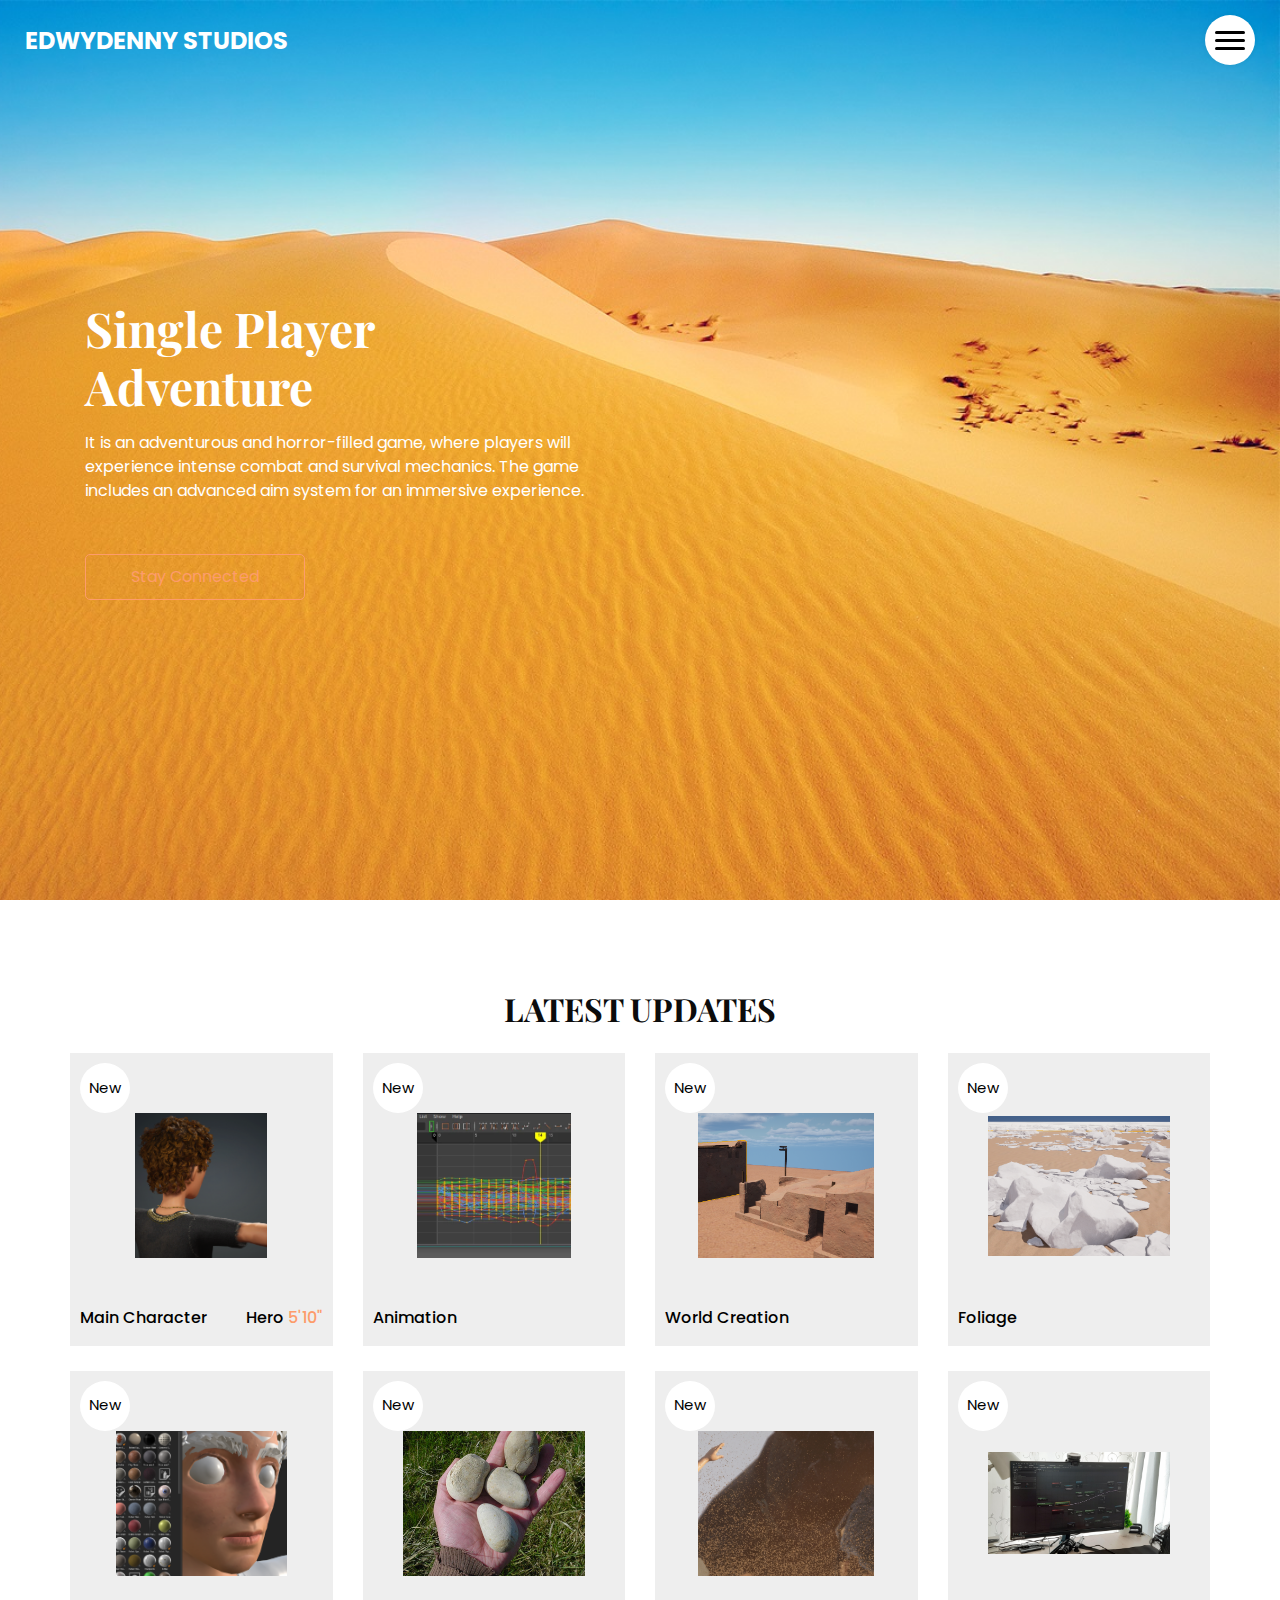
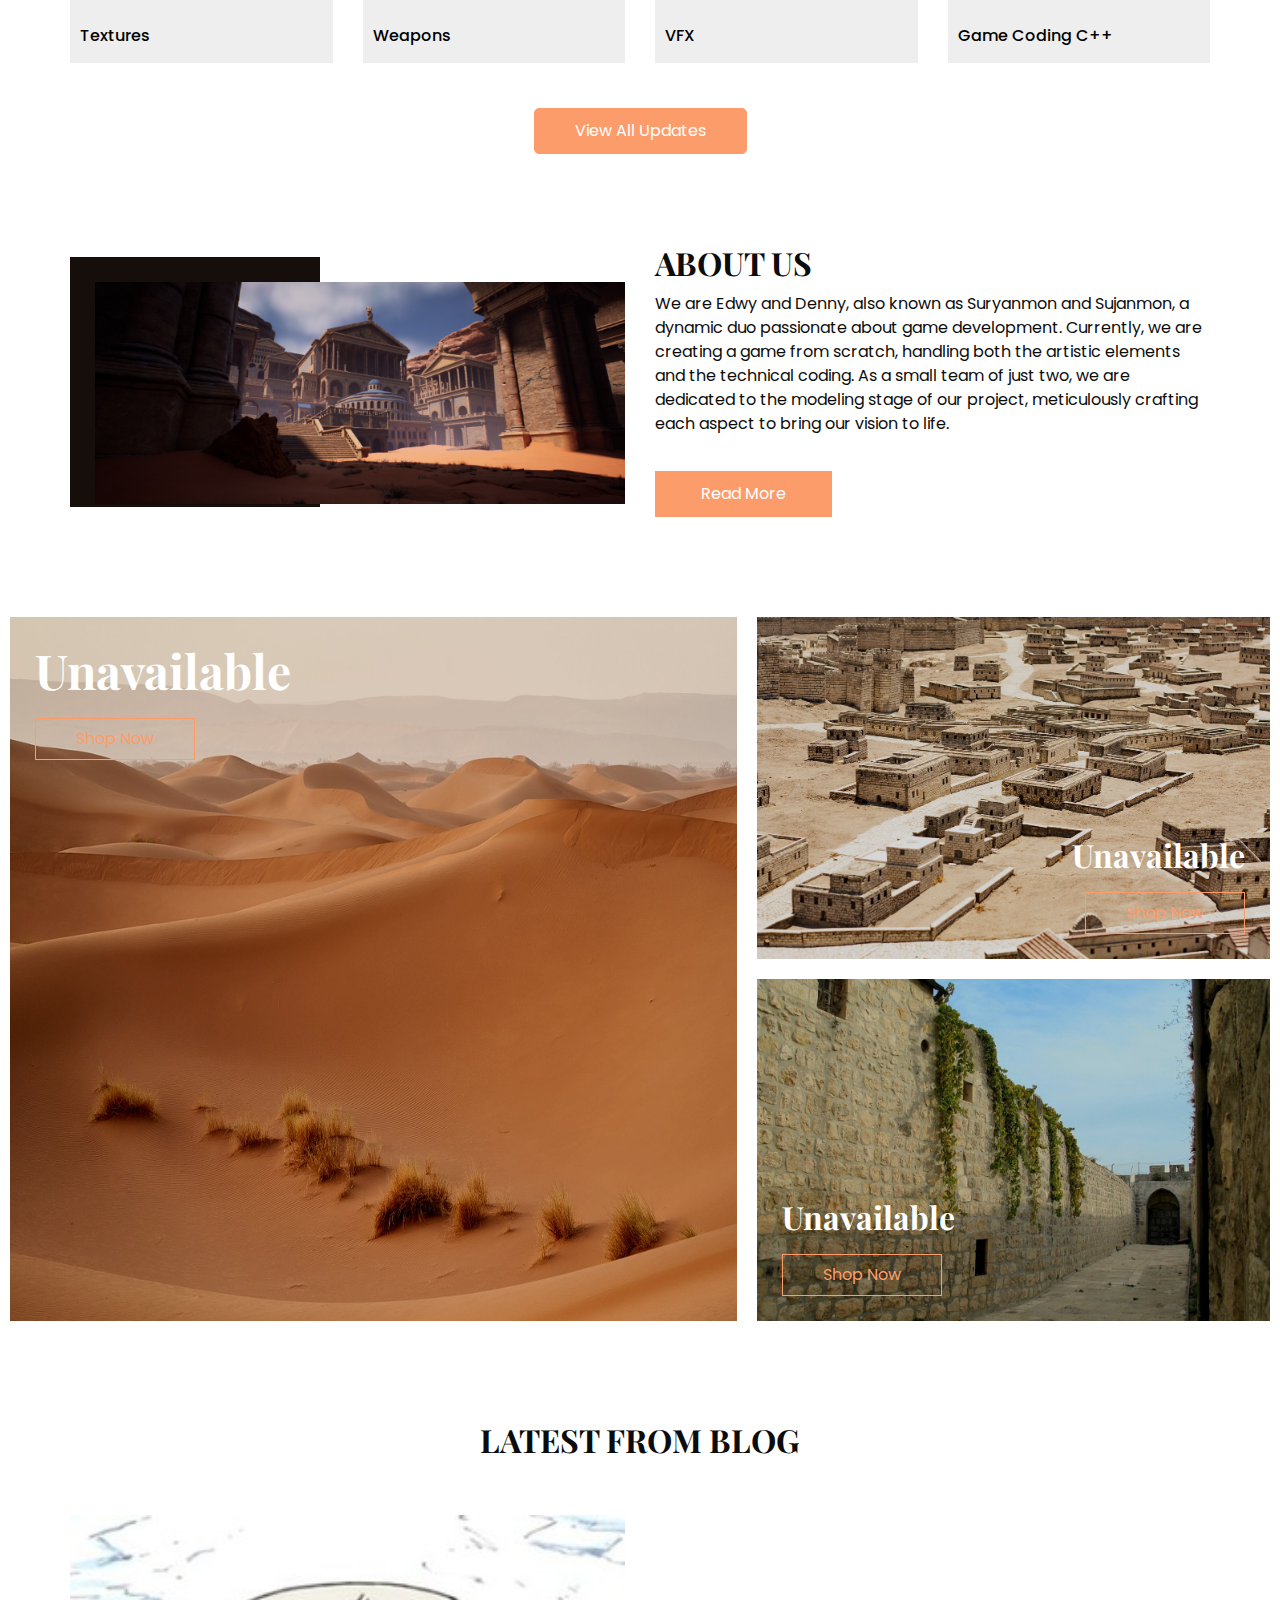
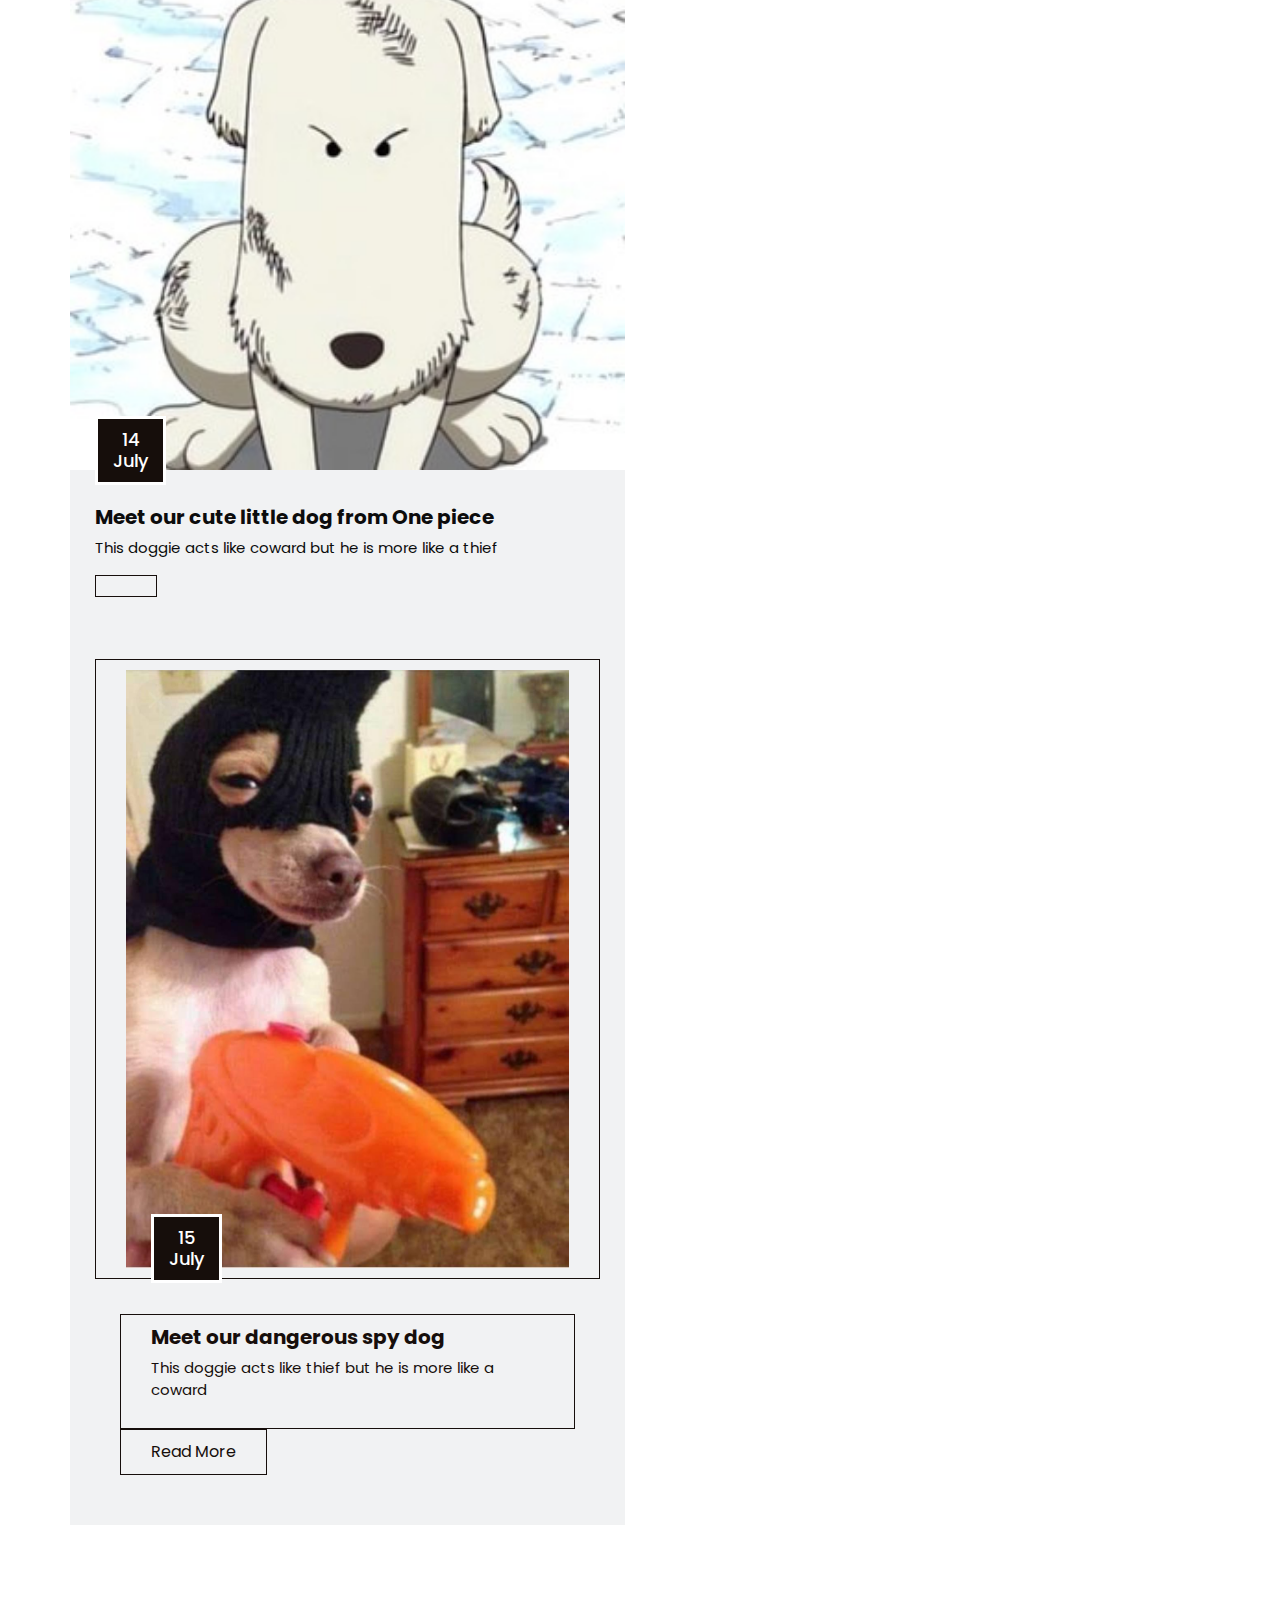
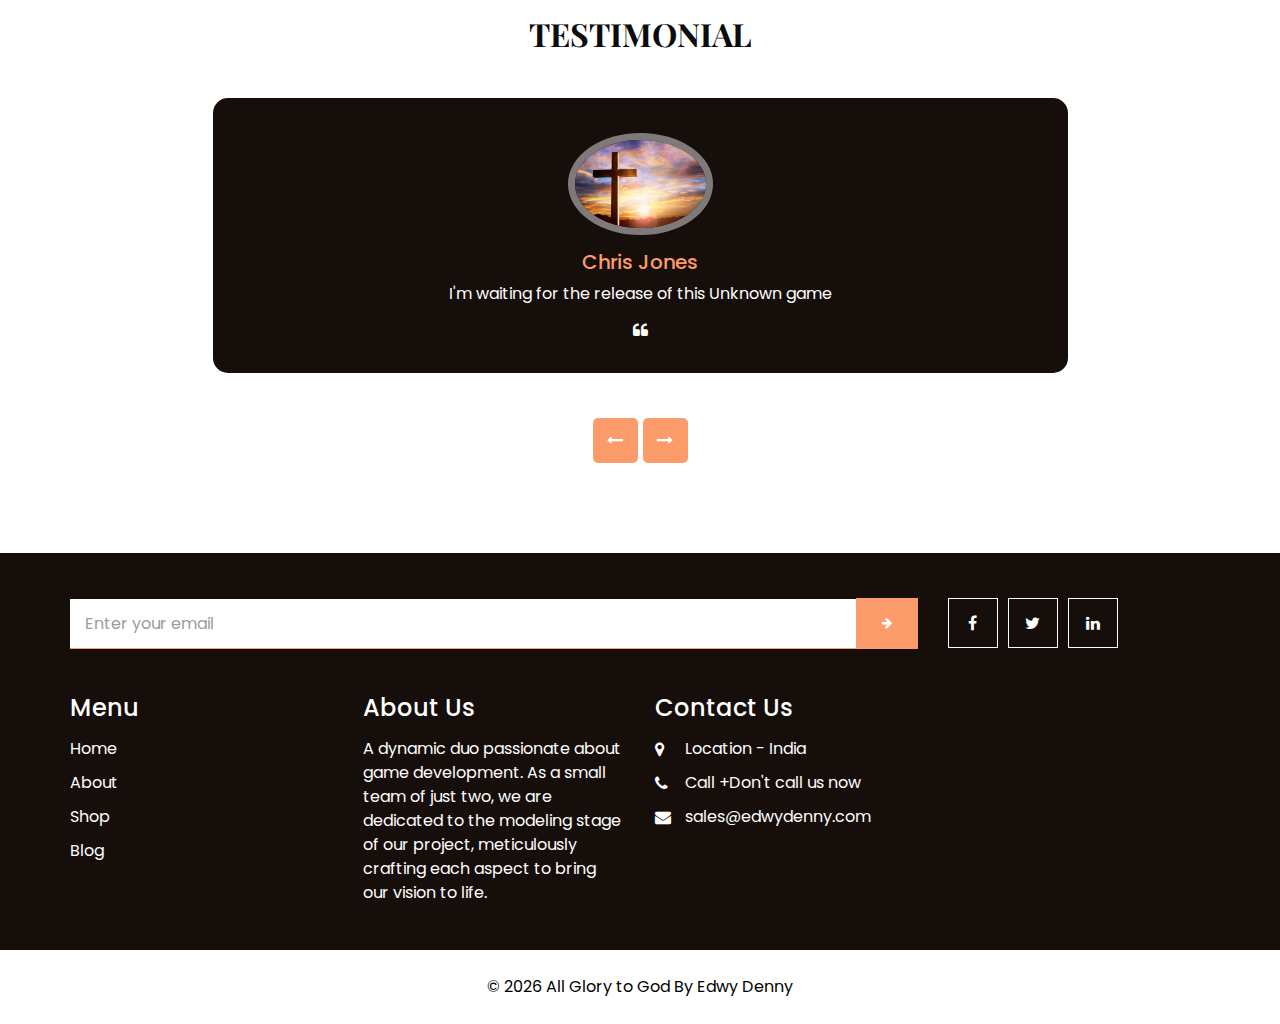
==== index.html @ 88bd6cec "Update index.html" ====
<!DOCTYPE html>
<html>

<head>
  <!-- Basic -->
  <meta charset="utf-8" />
  <meta http-equiv="X-UA-Compatible" content="IE=edge" />
  <!-- Mobile Metas -->
  <meta name="viewport" content="width=device-width, initial-scale=1, shrink-to-fit=no" />
  <!-- Site Metas -->
  <link rel="icon" href="images/favicon.png" type="image/gif" />
  <meta name="keywords" content="" />
  <meta name="description" content="" />
  <meta name="author" content="" />

  <title>Edwy Denny</title>

  <!-- bootstrap core css -->
  <link rel="stylesheet" type="text/css" href="css/bootstrap.css" />
  <!-- font awesome style -->
  <link href="css/font-awesome.min.css" rel="stylesheet" />
  <!-- Custom styles for this template -->
  <link href="css/style.css" rel="stylesheet" />
  <!-- responsive style -->
  <link href="css/responsive.css" rel="stylesheet" />

</head>

<body>

  <!-- header section starts -->
  <header class="header_section">
    <div class="container-fluid">
      <nav class="navbar navbar-expand-lg custom_nav-container">
        <a class="navbar-brand" href="index.html">
          <span>
            EdwyDenny Studios
          </span>
        </a>
        <div class="" id="">

          <div class="custom_menu-btn">
            <button onclick="openNav()">
              <span class="s-1"> </span>
              <span class="s-2"> </span>
              <span class="s-3"> </span>
            </button>
            <div id="myNav" class="overlay">
              <div class="overlay-content">
                <a href="index.html">Home</a>
                <a href="about.html">About</a>
                <a href="shop.html">Shop</a>
                <a href="blog.html">Blog</a>
              </div>
            </div>
          </div>
        </div>
      </nav>
    </div>
  </header>
  <!-- end header section -->

  <!-- slider section -->
  <section class="slider_section position-relative">
    <div class="slider_bg_box">
      <img src="images/slider-bg.png" alt="">
    </div>
    <div class="slider_bg"></div>
    <div class="container">
      <div class="col-md-9 col-lg-8">
        <div class="detail-box">
          <h1>
            Single Player
            <br> Adventure
          </h1>
          <p>
            It is an adventurous and horror-filled game, where players will experience intense combat and survival mechanics. 
            The game includes an advanced aim system for an immersive experience.
          </p>
          <div>
            <a href="" class="slider-link">
              Stay Connected
            </a>
          </div>
        </div>
      </div>
    </div>
  </section>
  <!-- end slider section -->

  <!-- shop section -->

  <section class="shop_section layout_padding">
    <div class="container">
      <div class="heading_container heading_center">
        <h2>
          Latest Updates
        </h2>
      </div>
      <div class="row">
        <div class="col-sm-6 col-md-4 col-lg-3">
          <div class="box">
            <a href="">
              <div class="img-box">
                <img src="images/p1.png" alt="">
              </div>
              <div class="detail-box">
                <h6>
                  Main Character
                </h6>
                <h6>
                  Hero
                  <span>
                    5'10"
                  </span>
                </h6>
              </div>
              <div class="new">
                <span>
                  New
                </span>
              </div>
            </a>
          </div>
        </div>
        <div class="col-sm-6 col-md-4 col-lg-3">
          <div class="box">
            <a href="">
              <div class="img-box">
                <img src="images/p2.png" alt="">
              </div>
              <div class="detail-box">
                <h6>
                  Animation
                </h6>
              </div>
              <div class="new">
                <span>
                  New
                </span>
              </div>
            </a>
          </div>
        </div>
        <div class="col-sm-6 col-md-4 col-lg-3">
          <div class="box">
            <a href="">
              <div class="img-box">
                <img src="images/p3.png" alt="">
              </div>
              <div class="detail-box">
                <h6>
                  World Creation
                </h6>
              </div>
              <div class="new">
                <span>
                  New
                </span>
              </div>
            </a>
          </div>
        </div>
        <div class="col-sm-6 col-md-4 col-lg-3">
          <div class="box">
            <a href="">
              <div class="img-box">
                <img src="images/p4.png" alt="">
              </div>
              <div class="detail-box">
                <h6>
                  Foliage
                </h6>
              </div>
              <div class="new">
                <span>
                  New
                </span>
              </div>
            </a>
          </div>
        </div>
        <div class="col-sm-6 col-md-4 col-lg-3">
          <div class="box">
            <a href="">
              <div class="img-box">
                <img src="images/p5.png" alt="">
              </div>
              <div class="detail-box">
                <h6>
                  Textures
                </h6>
              </div>
              <div class="new">
                <span>
                  New
                </span>
              </div>
            </a>
          </div>
        </div>
        <div class="col-sm-6 col-md-4 col-lg-3">
          <div class="box">
            <a href="">
              <div class="img-box">
                <img src="images/p6.png" alt="">
              </div>
              <div class="detail-box">
                <h6>
                  Weapons
                </h6>
              </div>
              <div class="new">
                <span>
                  New
                </span>
              </div>
            </a>
          </div>
        </div>
        <div class="col-sm-6 col-md-4 col-lg-3">
          <div class="box">
            <a href="">
              <div class="img-box">
                <img src="images/p7.png" alt="">
              </div>
              <div class="detail-box">
                <h6>
                  VFX
                </h6>
              </div>
              <div class="new">
                <span>
                  New
                </span>
              </div>
            </a>
          </div>
        </div>
        <div class="col-sm-6 col-md-4 col-lg-3">
          <div class="box">
            <a href="">
              <div class="img-box">
                <img src="images/p8.png" alt="">
              </div>
              <div class="detail-box">
                <h6>
                  Game Coding C++
                </h6>
              </div>
              <div class="new">
                <span>
                  New
                </span>
              </div>
            </a>
          </div>
        </div>
      </div>
      <div class="btn-box">
        <a href="shop.html">
          View All Updates
        </a>
      </div>
    </div>
  </section>

  <!-- end shop section -->

  <!-- about section -->

  <section class="about_section  ">
    <div class="container">
      <div class="row">
        <div class="col-md-6">
          <div class="img-box">
            <img src="images/about-img.jpg" alt="">
          </div>
        </div>
        <div class="col-md-6">
          <div class="detail-box">
            <div class="heading_container">
              <h2>
                About Us
              </h2>
            </div>
            <p>
              We are Edwy and Denny, also known as Suryanmon and Sujanmon, a dynamic duo passionate about game development. Currently, we are creating a game from scratch, handling both the artistic elements and the technical coding. 
              As a small team of just two, we are dedicated to the modeling stage of our project, meticulously crafting each aspect to bring our vision to life.
            </p>
            <a href="">
              Read More
            </a>
          </div>
        </div>
      </div>
    </div>
  </section>

  <!-- end about section -->

  <!-- offer section -->

  <section class="offer_section layout_padding">
    <div class="container-fluid">
      <div class="row">
        <div class="col-md-7 px-0">
          <div class="box offer-box1">
            <img src="images/o1.jpg" alt="">
            <div class="detail-box">
              <h2>
                Unavailable
              </h2>
              <a href="shop.html">
                Shop Now
              </a>
            </div>
          </div>
        </div>
        <div class="col-md-5 px-0">
          <div class="box offer-box2">
            <img src="images/o2.jpg" alt="">
            <div class="detail-box">
              <h2>
                Unavailable
              </h2>
              <a href="shop.html">
                Shop Now
              </a>
            </div>
          </div>
          <div class="box offer-box3">
            <img src="images/o3.png" alt="">
            <div class="detail-box">
              <h2>
                Unavailable
              </h2>
              <a href="shop.html">
                Shop Now
              </a>
            </div>
          </div>
        </div>
      </div>
    </div>
  </section>

  <!-- end offer section -->

  <!-- blog section -->

  <section class="blog_section ">
    <div class="container">
      <div class="heading_container">
        <h2>
          Latest From Blog
        </h2>
      </div>
      <div class="row">
        <div class="col-md-6">
          <div class="box">
            <div class="img-box">
              <img src="images/b1.jpg" alt="">
              <h4 class="blog_date">
                14 <br>
                July
              </h4>
            </div>
            <div class="detail-box">
              <h5>
                Meet our cute little dog from One piece
              </h5>
              <p>
                This doggie acts like coward but he is more like a thief
              </p>
              <a href="blog.html>
                Read More
              </a>
            </div>
          </div>
        </div>
        <div class="col-md-6">
          <div class="box">
            <div class="img-box">
              <img src="images/b2.jpg" alt="">
              <h4 class="blog_date">
                15 <br>
                July
              </h4>
            </div>
            <div class="detail-box">
              <h5>
                Meet our dangerous spy dog
              </h5>
              <p>
                This doggie acts like thief but he is more like a coward
              </p>
              <a href="about.html">
                Read More
              </a>
            </div>
          </div>
        </div>
      </div>
    </div>
  </section>

  <!-- end blog section -->

  <!-- client section -->

  <section class="client_section layout_padding">
    <div class="container">
      <div class="heading_container">
        <h2>
          Testimonial
        </h2>
      </div>
      <div id="carouselExample2Controls" class="carousel slide" data-ride="carousel">
        <div class="carousel-inner">
          <div class="carousel-item active">
            <div class="row">
              <div class="col-md-11 col-lg-10 mx-auto">
                <div class="box">
                  <div class="img-box">
                    <img src="images/client.jpg" alt="" />
                  </div>
                  <div class="detail-box">
                    <div class="name">
                      <h6>
                        Chris Jones
                      </h6>
                    </div>
                    <p>
                      I'm waiting for the release of this Unknown game
                    </p>
                    <i class="fa fa-quote-left" aria-hidden="true"></i>
                  </div>
                </div>
              </div>
            </div>
          </div>
          <div class="carousel-item">
            <div class="row">
              <div class="col-md-11 col-lg-10 mx-auto">
                <div class="box">
                  <div class="img-box">
                    <img src="images/client.jpg" alt="" />
                  </div>
                  <div class="detail-box">
                    <div class="name">
                      <h6>
                        Chris Jones
                      </h6>
                    </div>
                    <p>
                      I'm waiting for the release of this Unknown game
                    </p>
                    <i class="fa fa-quote-left" aria-hidden="true"></i>
                  </div>
                </div>
              </div>
            </div>
          </div>
          <div class="carousel-item">
            <div class="row">
              <div class="col-md-11 col-lg-10 mx-auto">
                <div class="box">
                  <div class="img-box">
                    <img src="images/client.jpg" alt="" />
                  </div>
                  <div class="detail-box">
                    <div class="name">
                      <h6>
                        Chris Jones
                      </h6>
                    </div>
                    <p>
                      I'm waiting for the release of this Unknown game
                    </p>
                    <i class="fa fa-quote-left" aria-hidden="true"></i>
                  </div>
                </div>
              </div>
            </div>
          </div>
        </div>
        <div class="carousel_btn-container">
          <a class="carousel-control-prev" href="#carouselExample2Controls" role="button" data-slide="prev">
            <i class="fa fa-long-arrow-left" aria-hidden="true"></i>
            <span class="sr-only">Previous</span>
          </a>
          <a class="carousel-control-next" href="#carouselExample2Controls" role="button" data-slide="next">
            <i class="fa fa-long-arrow-right" aria-hidden="true"></i>
            <span class="sr-only">Next</span>
          </a>
        </div>
      </div>
    </div>
  </section>

  <!-- end client section -->

  <!-- info section -->
  <section class="info_section layout_padding2">
    <div class="container">
      <div class="row info_form_social_row">
        <div class="col-md-8 col-lg-9">
          <div class="info_form">
            <form action="">
              <input type="email" placeholder="Enter your email">
              <button>
                <i class="fa fa-arrow-right" aria-hidden="true"></i>
              </button>
            </form>
          </div>
        </div>
        <div class="col-md-4 col-lg-3">

          <div class="social_box">
            <a href="">
              <i class="fa fa-facebook" aria-hidden="true"></i>
            </a>
            <a href="">
              <i class="fa fa-twitter" aria-hidden="true"></i>
            </a>
            <a href="">
              <i class="fa fa-linkedin" aria-hidden="true"></i>
            </a>
          </div>
        </div>
      </div>
      <div class="row info_main_row">
        <div class="col-md-6 col-lg-3">
          <div class="info_links">
            <h4>
              Menu
            </h4>
            <div class="info_links_menu">
              <a href="index.html">Home</a>
              <a href="about.html">About</a>
              <a href="shop.html">Shop</a>
              <a href="blog.html">Blog</a>
            </div>
          </div>
        </div>
        <div class="col-md-6 col-lg-3">
          <div class="info_detail">
            <h4>
              About Us
            </h4>
            <p class="mb-0">
              A dynamic duo passionate about game development. As a small team of just two, we are dedicated to the modeling stage of our project, meticulously crafting each aspect to bring our vision to life.
            </p>
          </div>
        </div>
        <div class="col-md-6 col-lg-3">
          <h4>
            Contact Us
          </h4>
          <div class="info_contact">
            <a href="">
              <i class="fa fa-map-marker" aria-hidden="true"></i>
              <span>
                Location - India
              </span>
            </a>
            <a href="">
              <i class="fa fa-phone" aria-hidden="true"></i>
              <span>
                Call +Don't call us now
              </span>
            </a>
            <a href="">
              <i class="fa fa-envelope"></i>
              <span>
                sales@edwydenny.com
              </span>
            </a>
          </div>
        </div>
      </div>
    </div>
  </section>

  <!-- end info_section -->


  <!-- footer section -->
  <footer class="footer_section">
    <div class="container">
      <p>
        &copy; <span id="displayYear"></span> All Glory to God By
        <a href="https://html.design/">Edwy Denny</a>
      </p>
    </div>
  </footer>
  <!-- footer section -->


  <!-- jQery -->
  <script src="js/jquery-3.4.1.min.js"></script>
  <!-- bootstrap js -->
  <script src="js/bootstrap.js"></script>
  <!-- custom js -->
  <script src="js/custom.js"></script>

</body>

</html>
---- css/style.css ----
@import url("https://fonts.googleapis.com/css2?family=Playfair+Display:wght@400;500;600;700&family=Poppins:wght@400;500;600;700&display=swap");
/* fonts import */
@import url("../fonts/octin_sports_rg.ttf");
body {
  font-family: "Poppins", sans-serif;
  color: #0c0c0c;
  background-color: #ffffff;
  overflow-x: hidden;
}

.layout_padding {
  padding: 90px 0;
}

.layout_padding2 {
  padding: 45px 0;
}

.layout_padding2-top {
  padding-top: 45px;
}

.layout_padding2-bottom {
  padding-bottom: 45px;
}

.layout_padding-top {
  padding-top: 90px;
}

.layout_padding-bottom {
  padding-bottom: 90px;
}

.long_section {
  margin-left: 45px;
  margin-right: 45px;
  padding-left: 15px;
  padding-right: 15px;
}

.heading_container {
  display: -webkit-box;
  display: -ms-flexbox;
  display: flex;
  -webkit-box-orient: vertical;
  -webkit-box-direction: normal;
      -ms-flex-direction: column;
          flex-direction: column;
  -webkit-box-align: start;
      -ms-flex-align: start;
          align-items: flex-start;
  font-family: 'Playfair Display', serif;
}

.heading_container h2 {
  position: relative;
  font-weight: bold;
  text-transform: uppercase;
  margin: 0;
}

.heading_container.heading_center {
  -webkit-box-align: center;
      -ms-flex-align: center;
          align-items: center;
  text-align: center;
}

h1,
h2 {
  font-family: 'Playfair Display', serif;
}

/*header section*/
.header_section {
  position: absolute;
  top: 0;
  width: 100%;
  z-index: 9;
}

.header_section .container-fluid {
  padding-right: 25px;
  padding-left: 25px;
}

.header_section .nav_container {
  margin: 0 auto;
}

.header_section.innerpage_header {
  position: relative;
  background: -webkit-gradient(linear, left top, right top, from(#160e0b), to(#160e0b));
  background: linear-gradient(to right, #160e0b, #160e0b);
  padding: 10px 0;
}

.custom_nav-container {
  padding-left: 0;
  padding-right: 0;
}

.custom_menu-btn {
  position: fixed;
  right: 25px;
  top: 15px;
  width: 50px;
  height: 50px;
}

.custom_menu-btn::before {
  content: "";
  position: absolute;
  top: 0;
  right: 0;
  width: 100%;
  height: 100%;
  background-color: white;
  -webkit-box-shadow: 0 0 5px 0 rgba(0, 0, 0, 0.07);
          box-shadow: 0 0 5px 0 rgba(0, 0, 0, 0.07);
  z-index: 7;
  border-radius: 100%;
  -webkit-transition: all .3s;
  transition: all .3s;
}

.custom_menu-btn.menu_btn-style::before {
  width: 100vh;
  height: 100vh;
  background-color: #160e0b;
  -webkit-transform: scale(5);
          transform: scale(5);
  border-radius: 0;
}

.custom_menu-btn button {
  width: 50px;
  height: 50px;
  outline: none;
  border: none;
  border-radius: 100%;
  display: -webkit-box;
  display: -ms-flexbox;
  display: flex;
  -webkit-box-orient: vertical;
  -webkit-box-direction: normal;
      -ms-flex-direction: column;
          flex-direction: column;
  -webkit-box-align: center;
      -ms-flex-align: center;
          align-items: center;
  -webkit-box-pack: center;
      -ms-flex-pack: center;
          justify-content: center;
  background-color: transparent;
  position: relative;
  z-index: 999;
  margin: 0;
}

.custom_menu-btn button span {
  display: block;
  width: 30px;
  height: 3px;
  background-color: #000000;
  margin: 2.5px 0;
  -webkit-transition: all 0.3s;
  transition: all 0.3s;
  border-radius: 15px;
}

.custom_menu-btn .s-2 {
  -webkit-transition: all 0.1s;
  transition: all 0.1s;
}

.menu_btn-style button span {
  background-color: #ffffff;
}

.menu_btn-style button .s-1 {
  -webkit-transform: rotate(45deg) translate(6px, 6px);
          transform: rotate(45deg) translate(6px, 6px);
}

.menu_btn-style button .s-2 {
  -webkit-transform: translateX(100px);
          transform: translateX(100px);
}

.menu_btn-style button .s-3 {
  -webkit-transform: rotate(-45deg) translate(5px, -5px);
          transform: rotate(-45deg) translate(5px, -5px);
}

.overlay {
  height: 100%;
  width: 0;
  position: fixed;
  top: 0;
  left: 0;
  overflow-x: hidden;
  -webkit-transition: 0.5s;
  transition: 0.5s;
  z-index: 9;
}

.overlay .closebtn {
  position: absolute;
  top: 0;
  right: 30px;
  font-size: 60px;
}

.overlay a {
  padding: 0px;
  text-decoration: none;
  font-size: 22px;
  color: #ffffff;
  display: block;
  -webkit-transition: 0.3s;
  transition: 0.3s;
  margin-bottom: 15px;
  text-transform: uppercase;
  font-weight: 600;
  opacity: 0;
}

.overlay a:hover {
  color: #fd9c6b;
}

.overlay-content {
  position: relative;
  top: 30%;
  width: 100%;
  text-align: center;
  margin-top: 30px;
  z-index: 99;
}

.menu_width {
  width: 100%;
}

.menu_width.overlay a {
  opacity: 1;
}

a,
a:hover,
a:focus {
  text-decoration: none;
}

a:hover,
a:focus {
  color: initial;
}

.btn,
.btn:focus {
  outline: none !important;
  -webkit-box-shadow: none;
          box-shadow: none;
}

.navbar-brand {
  margin-top: 10px;
}

.navbar-brand span {
  font-size: 24px;
  font-weight: 700;
  color: #ffffff;
  text-transform: uppercase;
}

/*end header section*/
/* slider section */
.slider_section {
  min-height: 100vh;
  -webkit-box-flex: 1;
      -ms-flex: 1;
          flex: 1;
  display: -webkit-box;
  display: -ms-flexbox;
  display: flex;
  -webkit-box-align: center;
      -ms-flex-align: center;
          align-items: center;
  position: relative;
}

.slider_section .row {
  -webkit-box-align: center;
      -ms-flex-align: center;
          align-items: center;
}

.slider_section .detail-box {
  position: relative;
  z-index: 4;
  color: #ffffff;
  padding: 75px 0;
}

.slider_section .detail-box h1 {
  font-weight: bold;
  font-size: 3rem;
}

.slider_section .detail-box p {
  width: 75%;
  margin-top: 15px;
}

.slider_section .detail-box .slider-link {
  display: inline-block;
  padding: 10px 45px;
  background-color: transparent;
  color: #fd9c6b;
  border-radius: 5px;
  border: 1px solid #fd9c6b;
  -webkit-transition: all .2s;
  transition: all .2s;
  margin-top: 35px;
}

.slider_section .detail-box .slider-link:hover {
  background-color: #fd9c6b;
  color: #ffffff;
}

.slider_section .slider_bg_box {
  position: absolute;
  top: 0;
  left: 0;
  width: 100%;
  height: 100%;
  z-index: 2;
  overflow: hidden;
}

.slider_section .slider_bg_box img {
  width: 100%;
  height: 100%;
  -o-object-fit: cover;
     object-fit: cover;
  -o-object-position: top right;
     object-position: top right;
}

<!-- Shop Section -->
.shop_section .heading_container {
  margin-bottom: 20px;
}

.shop_section .box {
  background-color: #eeeeee;  
  position: relative;
  padding: 10px; 
  margin-top: 25px; 
}

.shop_section .box a {
  color: #000000;
}

.shop_section .box .img-box {
  display: -webkit-box;
  display: -ms-flexbox;
  display: flex;
  -webkit-box-pack: center;
      -ms-flex-pack: center;
          justify-content: center;
  -webkit-box-align: center;
      -ms-flex-align: center;
          align-items: center;
  padding: 15px 30px;
  height: 245px;
}

.shop_section .box .img-box img {
  max-width: 100%;
  max-height: 145px;
}

.shop_section .box .detail-box {
  display: -webkit-box;
  display: -ms-flexbox;
  display: flex;
  -webkit-box-pack: justify;
      -ms-flex-pack: justify;
          justify-content: space-between;
}

.shop_section .box .detail-box h6 span {
  color: #fd9c6b;
}

.shop_section .box .new {
  width: 50px;
  height: 50px;
  position: absolute;
  top: 10px;
  left: 10px;
  background-color: #ffffff;
  display: -webkit-box;
  display: -ms-flexbox;
  display: flex;
  -webkit-box-pack: center;
      -ms-flex-pack: center;
          justify-content: center;
  -webkit-box-align: center;
      -ms-flex-align: center;
          align-items: center;
  border-radius: 100%;
  font-size: 15px;
}

.shop_section .btn-box {
  display: -webkit-box;
  display: -ms-flexbox;
  display: flex;
  -webkit-box-pack: center;
      -ms-flex-pack: center;
          justify-content: center;
  margin-top: 45px;
}

.shop_section .btn-box a {
  display: inline-block;
  padding: 10px 40px;
  background-color: #fd9c6b;
  color: #ffffff;
  border-radius: 5px;
  border: 1px solid #fd9c6b;
  -webkit-transition: all .2s;
  transition: all .2s;
}

.shop_section .btn-box a:hover {
  background-color: transparent;
  color: #fd9c6b;
}

.about_section .row {
  -webkit-box-align: center;
      -ms-flex-align: center;
          align-items: center;
}

.about_section .img-box {
  position: relative;
  padding: 25px 0 0 25px;
}

.about_section .img-box img {
  width: 100%;
  position: relative;
}

.about_section .img-box::before {
  content: "";
  position: absolute;
  top: 0;
  left: 0;
  width: 250px;
  height: 250px;
  background-color: #160e0b;
}

.about_section .detail-box p {
  margin-top: 10px;
  margin-bottom: 35px;
}

.about_section .detail-box a {
  display: inline-block;
  padding: 10px 45px;
  background-color: #fd9c6b;
  color: #ffffff;
  border-radius: 0;
  border: 1px solid #fd9c6b;
  -webkit-transition: all .2s;
  transition: all .2s;
}

.about_section .detail-box a:hover {
  background-color: transparent;
  color: #fd9c6b;
}

.offer_section .row > div {
  display: -webkit-box;
  display: -ms-flexbox;
  display: flex;
  -webkit-box-orient: vertical;
  -webkit-box-direction: normal;
      -ms-flex-direction: column;
          flex-direction: column;
  -webkit-box-pack: stretch;
      -ms-flex-pack: stretch;
          justify-content: stretch;
}

.offer_section .box {
  margin: 10px;
  height: 100%;
  position: relative;
  min-height: 175px;
}

.offer_section .box img {
  width: 100%;
  min-height: 100%;
}

.offer_section .box .detail-box {
  position: absolute;
  top: 0;
  left: 0;
  width: 100%;
  height: 100%;
  display: -webkit-box;
  display: -ms-flexbox;
  display: flex;
  -webkit-box-orient: vertical;
  -webkit-box-direction: normal;
      -ms-flex-direction: column;
          flex-direction: column;
  -webkit-box-align: start;
      -ms-flex-align: start;
          align-items: flex-start;
  -webkit-box-pack: center;
      -ms-flex-pack: center;
          justify-content: center;
  color: #ffffff;
  padding: 25px;
  background-color: rgba(0, 0, 0, 0.15);
}

.offer_section .box .detail-box h2 {
  font-weight: bold;
}

.offer_section .box .detail-box a {
  display: inline-block;
  padding: 8px 40px;
  background-color: transparent;
  color: #fd9c6b;
  border-radius: 0;
  border: 1px solid #fd9c6b;
  -webkit-transition: all .2s;
  transition: all .2s;
  margin-top: 10px;
}

.offer_section .box .detail-box a:hover {
  background-color: #fd9c6b;
  color: #ffffff;
}

.offer_section .box.offer-box1 {
  min-height: 225px;
}

.offer_section .box.offer-box1 .detail-box {
  -webkit-box-pack: start;
      -ms-flex-pack: start;
          justify-content: flex-start;
}

.offer_section .box.offer-box1 .detail-box h2 {
  font-size: 3rem;
}

.offer_section .box.offer-box2 .detail-box h2, .offer_section .box.offer-box3 .detail-box h2 {
  font-size: 2rem;
}

.offer_section .box.offer-box2 .detail-box {
  -webkit-box-align: end;
      -ms-flex-align: end;
          align-items: flex-end;
  -webkit-box-pack: end;
      -ms-flex-pack: end;
          justify-content: flex-end;
}

.offer_section .box.offer-box3 .detail-box {
  -webkit-box-align: start;
      -ms-flex-align: start;
          align-items: flex-start;
  -webkit-box-pack: end;
      -ms-flex-pack: end;
          justify-content: flex-end;
}

.blog_section .heading_container {
  -webkit-box-align: center;
      -ms-flex-align: center;
          align-items: center;
}

.blog_section .heading_container h2::before {
  left: 50%;
  -webkit-transform: translateX(-50%);
          transform: translateX(-50%);
}

.blog_section .box {
  margin-top: 55px;
  background-color: #f1f2f3;
}

.blog_section .box .img-box {
  position: relative;
}

.blog_section .box .img-box .blog_date {
  position: absolute;
  left: 25px;
  bottom: -15px;
  padding: 10px 15px;
  font-size: 18px;
  background-color: #160e0b;
  margin: 0;
  text-align: center;
  border: 3px solid #ffffff;
  color: #ffffff;
}

.blog_section .box .img-box img {
  width: 100%;
  height: auto; /* Ensure image fills the frame */
  object-fit: cover; /* Make image fit within the container without distortion */
}

.blog_section .box .detail-box {
  margin-top: 10px;
  padding: 25px;
}

.blog_section .box .detail-box h5 {
  font-weight: bold;
}

.blog_section .box .detail-box p {
  font-size: 15px;
}

.blog_section .box .detail-box a {
  display: inline-block;
  padding: 10px 30px;
  background-color: transparent;
  color: #160e0b;
  border-radius: 0;
  border: 1px solid #160e0b;
  -webkit-transition: all .2s;
  transition: all .2s;
}

.blog_section .box .detail-box a:hover {
  background-color: #160e0b;
  color: #ffffff;
}

.client_section .heading_container {
  -webkit-box-align: center;
      -ms-flex-align: center;
          align-items: center;
}

.client_section .box {
  display: -webkit-box;
  display: -ms-flexbox;
  display: flex;
  -webkit-box-orient: vertical;
  -webkit-box-direction: normal;
      -ms-flex-direction: column;
          flex-direction: column;
  -webkit-box-align: center;
      -ms-flex-align: center;
          align-items: center;
  text-align: center;
  margin: 45px;
  padding: 35px 25px;
  border-radius: 15px;
  background-color: #160e0b;
  color: #ffffff;
}

.client_section .box .img-box {
  margin-bottom: 15px;
  min-width: 145px;
  max-width: 145px;
  overflow: hidden;
}

.client_section .box .img-box img {
  width: 100%;
  border-radius: 100%;
  border: 7px solid rgba(255, 255, 255, 0.45);
}

.client_section .box .detail-box {
  display: -webkit-box;
  display: -ms-flexbox;
  display: flex;
  -webkit-box-orient: vertical;
  -webkit-box-direction: normal;
      -ms-flex-direction: column;
          flex-direction: column;
}

.client_section .box .detail-box .name img {
  width: 25px;
  margin-bottom: 5px;
}

.client_section .box .detail-box .name h6 {
  color: #fd9c6b;
  font-size: 20px;
}

.client_section .carousel_btn-container {
  display: -webkit-box;
  display: -ms-flexbox;
  display: flex;
  -webkit-box-pack: center;
      -ms-flex-pack: center;
          justify-content: center;
}

.client_section .carousel-control-prev,
.client_section .carousel-control-next {
  position: unset;
  width: 45px;
  height: 45px;
  border: none;
  opacity: 1;
  background-repeat: no-repeat;
  background-size: 12px;
  background-position: center;
  background-color: #fd9c6b;
  background-position: center;
  border-radius: 5px;
  margin: 0 2.5px;
}

.client_section .carousel-control-prev:hover,
.client_section .carousel-control-next:hover {
  background-color: #160e0b;
}

.client_section .carousel-control-next {
  left: initial;
}

.info_section {
  background-color: #160e0b;
  color: #ffffff;
}

.info_section .info_form_social_row {
  -webkit-box-align: center;
      -ms-flex-align: center;
          align-items: center;
  margin-bottom: 45px;
}

.info_section .info_form {
  width: 100%;
}

.info_section .info_form form {
  display: -webkit-box;
  display: -ms-flexbox;
  display: flex;
  -webkit-box-align: end;
      -ms-flex-align: end;
          align-items: flex-end;
}

.info_section .info_form form input {
  -webkit-box-flex: 1;
      -ms-flex: 1;
          flex: 1;
  background-color: #ffffff;
  height: 50px;
  padding-left: 15px;
  outline: none;
  color: #ffffff;
  border: none;
  border-bottom: 1px solid #fd9c6b;
}

.info_section .info_form form input::-webkit-input-placeholder {
  color: #9c9c9c;
}

.info_section .info_form form input:-ms-input-placeholder {
  color: #9c9c9c;
}

.info_section .info_form form input::-ms-input-placeholder {
  color: #9c9c9c;
}

.info_section .info_form form input::placeholder {
  color: #9c9c9c;
}

.info_section .info_form form button {
  background-color: transparent;
  color: #fd9c6b;
  text-transform: uppercase;
  font-size: 12px;
  outline: none;
  border: none;
  display: inline-block;
  padding: 15.5px 25px;
  background-color: #fd9c6b;
  color: #ffffff;
  border-radius: 0;
  border: 1px solid #fd9c6b;
  -webkit-transition: all .2s;
  transition: all .2s;
}

.info_section .info_form form button:hover {
  background-color: transparent;
  color: #fd9c6b;
}

.info_section .social_box {
  width: 100%;
  display: -webkit-box;
  display: -ms-flexbox;
  display: flex;
}

.info_section .social_box a {
  display: -webkit-box;
  display: -ms-flexbox;
  display: flex;
  -webkit-box-pack: center;
      -ms-flex-pack: center;
          justify-content: center;
  -webkit-box-align: center;
      -ms-flex-align: center;
          align-items: center;
  width: 50px;
  height: 50px;
  border: 1px solid #ffffff;
  color: #ffffff;
  margin-right: 10px;
}

.info_section .social_box a:hover {
  color: #fd9c6b;
  border-color: #fd9c6b;
}

.info_section h4 {
  margin-bottom: 15px;
}

.info_section .info_links .info_links_menu {
  display: -webkit-box;
  display: -ms-flexbox;
  display: flex;
  -webkit-box-orient: vertical;
  -webkit-box-direction: normal;
      -ms-flex-direction: column;
          flex-direction: column;
}

.info_section .info_links .info_links_menu a {
  color: #ffffff;
}

.info_section .info_links .info_links_menu a:not(:nth-last-child(1)) {
  margin-bottom: 10px;
}

.info_section .info_links .info_links_menu a:hover {
  color: #fd9c6b;
}

.info_section .info_insta .insta_box {
  display: -webkit-box;
  display: -ms-flexbox;
  display: flex;
  -webkit-box-align: center;
      -ms-flex-align: center;
          align-items: center;
}

.info_section .info_insta .insta_box .img-box {
  width: 65px;
  min-width: 65px;
  height: 65px;
  padding: 10px;
  display: -webkit-box;
  display: -ms-flexbox;
  display: flex;
  -webkit-box-pack: center;
      -ms-flex-pack: center;
          justify-content: center;
  -webkit-box-align: center;
      -ms-flex-align: center;
          align-items: center;
  margin-right: 10px;
  background-color: #ffffff;
}

.info_section .info_insta .insta_box .img-box img {
  max-width: 100%;
  max-height: 100%;
}

.info_section .info_insta .insta_box p {
  margin: 0;
}

.info_section .info_insta .insta_box:not(:nth-last-child(1)) {
  margin-bottom: 15px;
}

.info_section .info_contact a {
  display: -webkit-box;
  display: -ms-flexbox;
  display: flex;
  -webkit-box-align: center;
      -ms-flex-align: center;
          align-items: center;
  color: #ffffff;
  margin-bottom: 10px;
}

.info_section .info_contact a i {
  margin-right: 5px;
  width: 25px;
}

.info_section .info_contact a:hover:hover {
  color: #fd9c6b;
}

/* footer section*/
.footer_section {
  position: relative;
  text-align: center;
}

.footer_section p {
  color: #000000;
  padding: 25px 0;
  margin: 0;
}

.footer_section p a {
  color: inherit;
}
/*# sourceMappingURL=style.css.map */
---- css/responsive.css ----
@media (max-width: 1300px) {}

@media (max-width: 1120px) {}

@media (max-width: 992px) {

  .slider_section {
    min-height: auto;
  }

  .slider_section .detail-box {
    padding: 90px 0 75px 0;
  }

  .info_main_row>div:nth-child(1) {
    margin-bottom: 25px;
  }

  .info_main_row>div:nth-child(2) {
    margin-bottom: 25px;
  }
}

@media (max-width: 800px) {}

@media (max-width: 768px) {
  .slider_section .detail-box h1 {
    font-size: 2.5rem;
  }

  .slider_section .slider_bg_box img {
    object-position: 20% center;
  }

  .about_section .img-box {
    margin-bottom: 45px;

  }

  .contact_section .form_container {
    margin-bottom: 45px;
  }

  .client_section .box {
    flex-direction: column;
    text-align: center;
    margin: 45px 15px;
  }

  .client_section .box .detail-box {
    align-items: center;
  }

  .client_section .box .img-box {
    margin-right: 0;
    margin-bottom: 25px;
  }

  .info_main_row>div {
    display: flex;
    flex-direction: column;
    align-items: center;
    text-align: center;

  }

  .info_main_row>div:not(:nth-last-child(1)) {
    margin-bottom: 25px;
  }

  .info_section .social_box {
    justify-content: center;
    margin-top: 25px;
  }

  .info_section .info_contact {
    display: flex;
    flex-direction: column;
    align-items: center;
  }

}

@media (max-width: 576px) {
  .info_section .info_insta .insta_box {
    flex-direction: column;
  }

  .info_section .info_insta .insta_box .img-box {
    margin-right: 0;
    margin-bottom: 10px;
  }

}

@media (max-width: 480px) {
  .about_section .img-box::before {
    width: 150px;
    height: 150px;
  }

  .slider_section .slider_bg_box img {
    object-position: 40% center;
  }
}

@media (max-width: 420px) {}

@media (max-width: 376px) {
  .slider_section .detail-box h1 {
    font-size: 2rem;
  }
}

@media (min-width: 1200px) {
  .container {
    max-width: 1170px;
  }
}
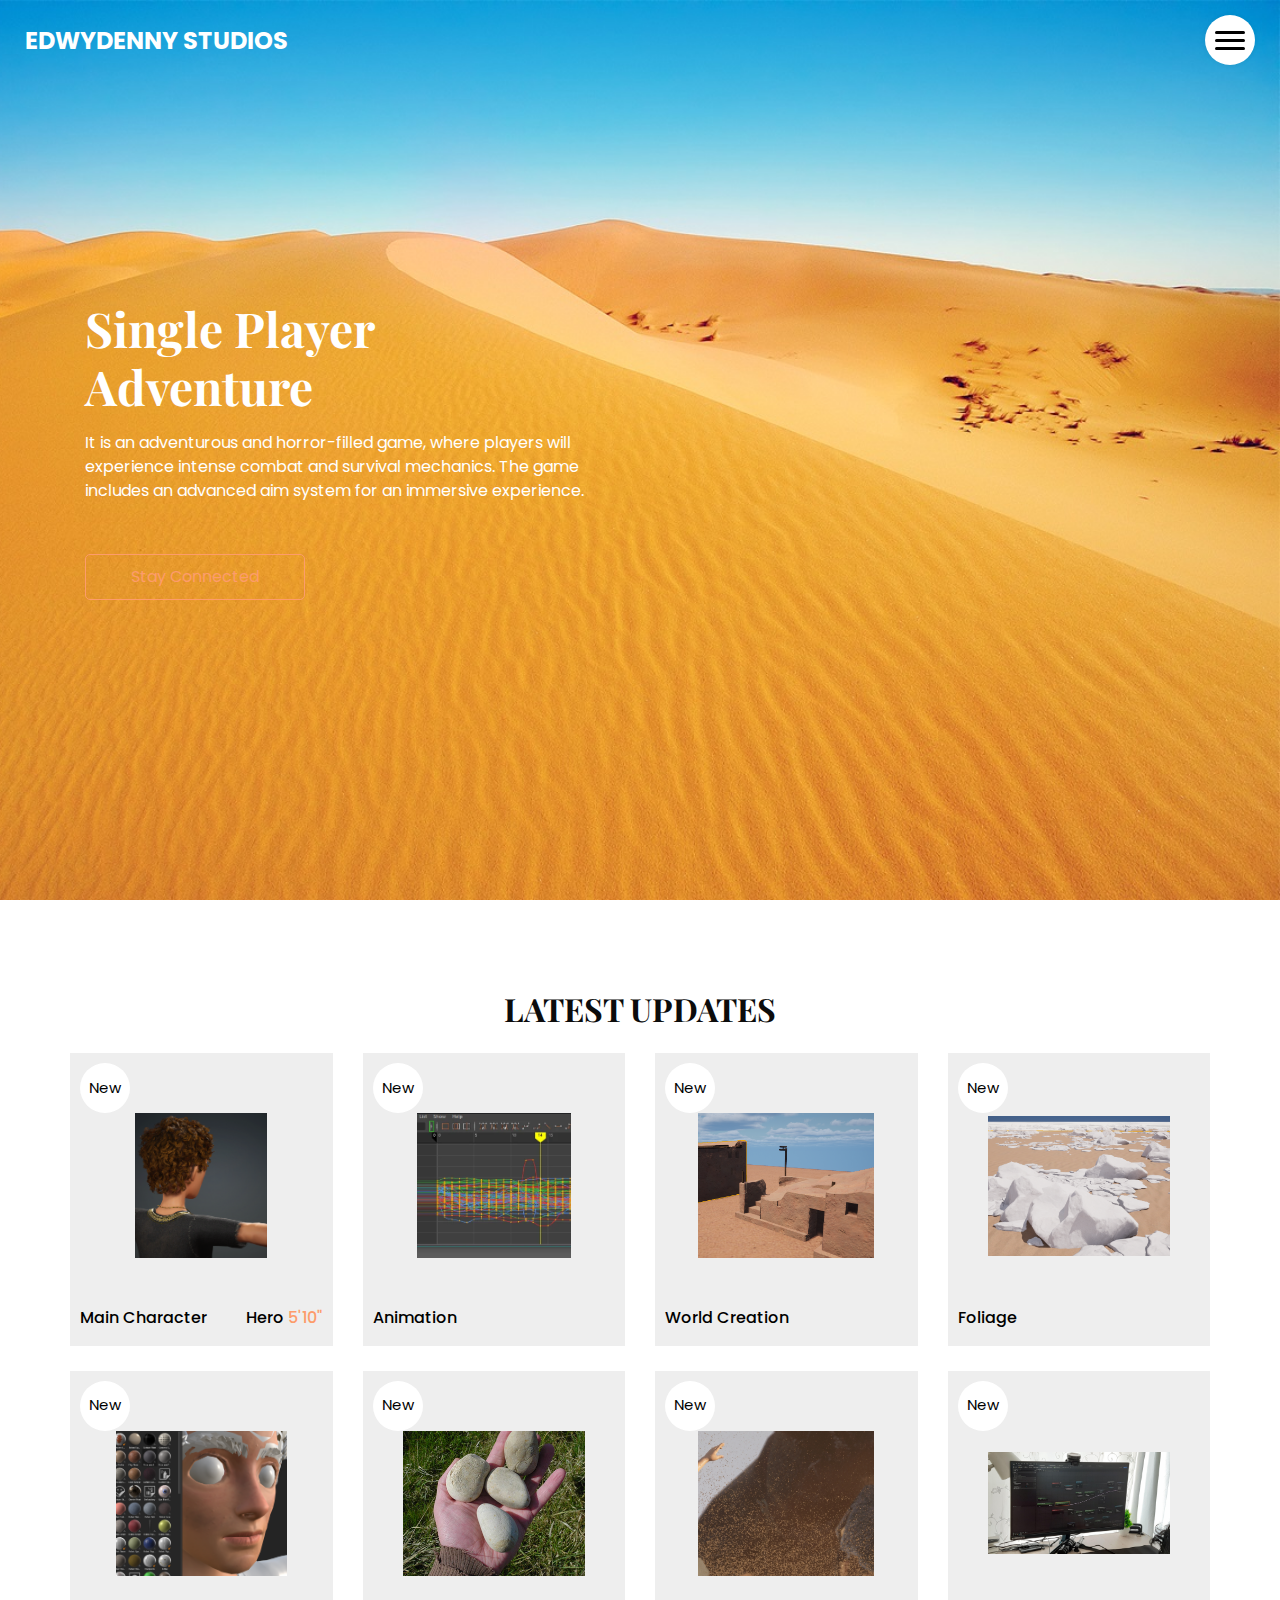
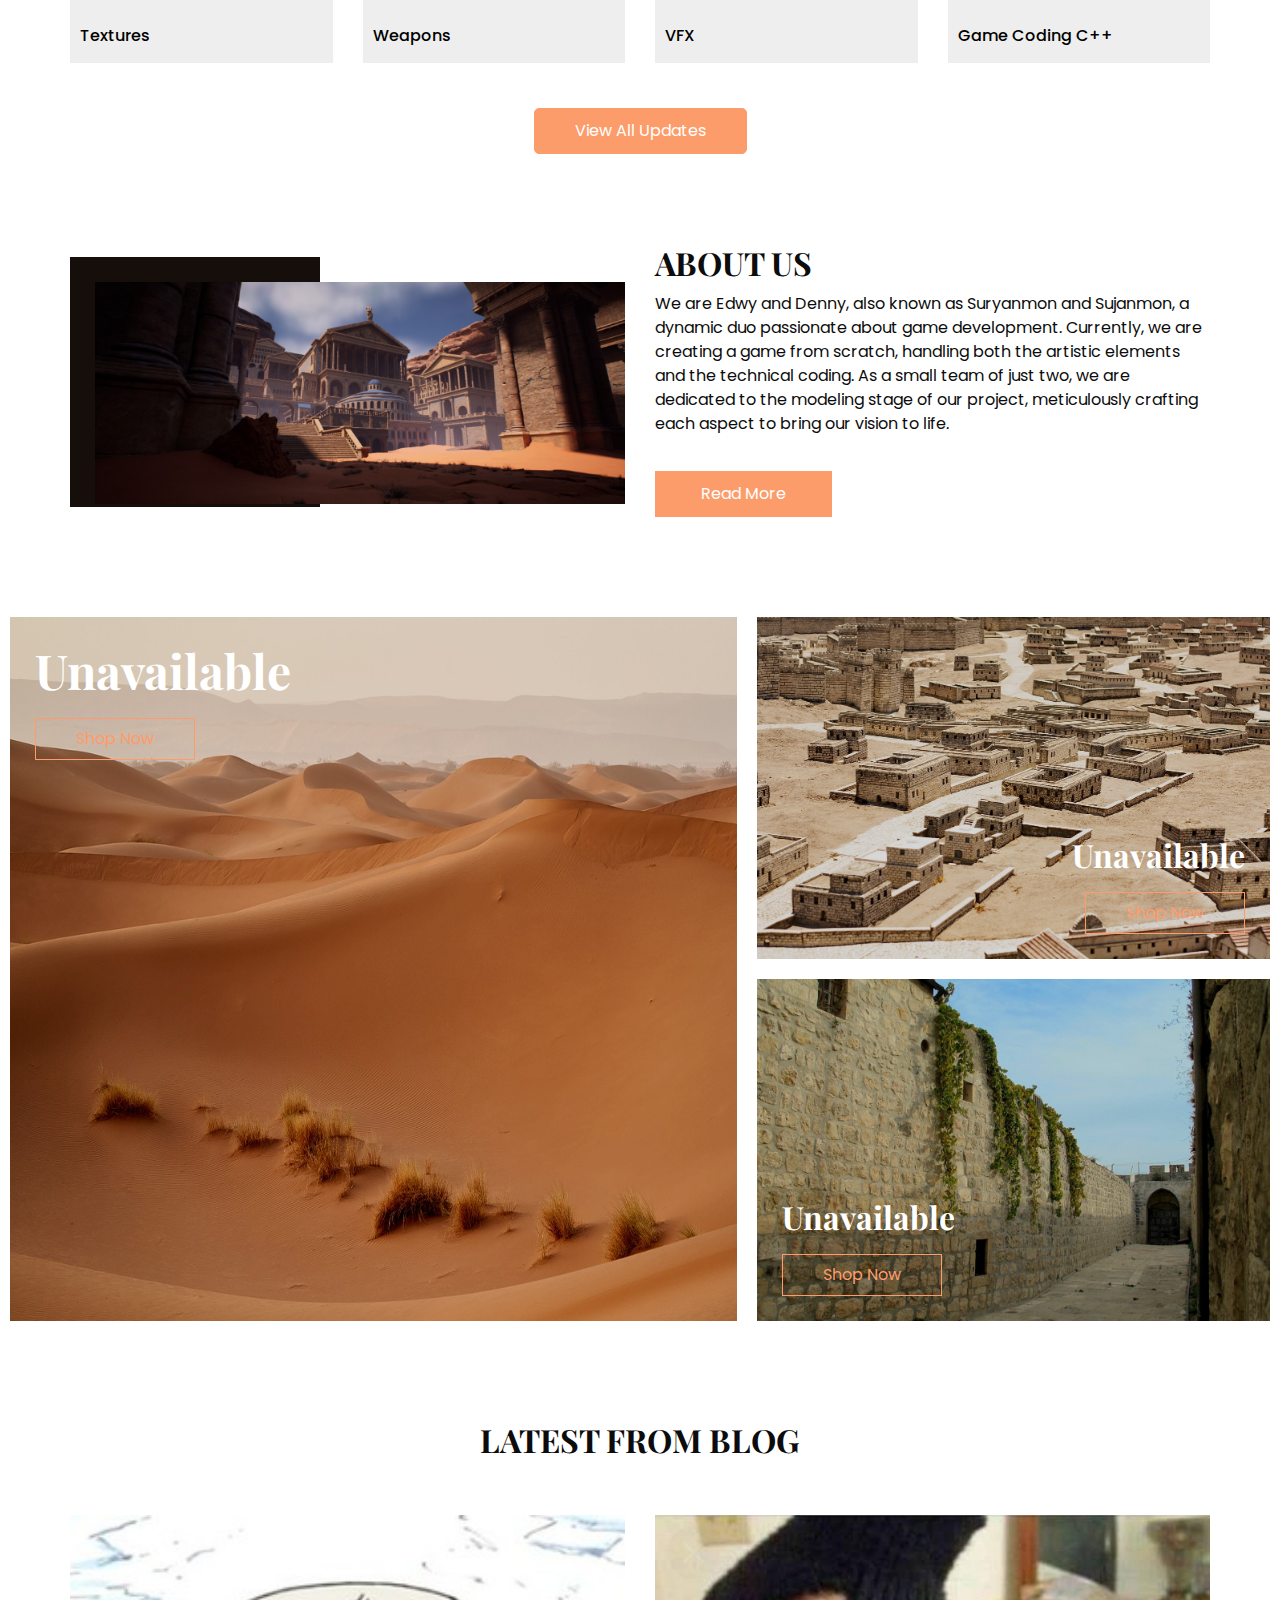
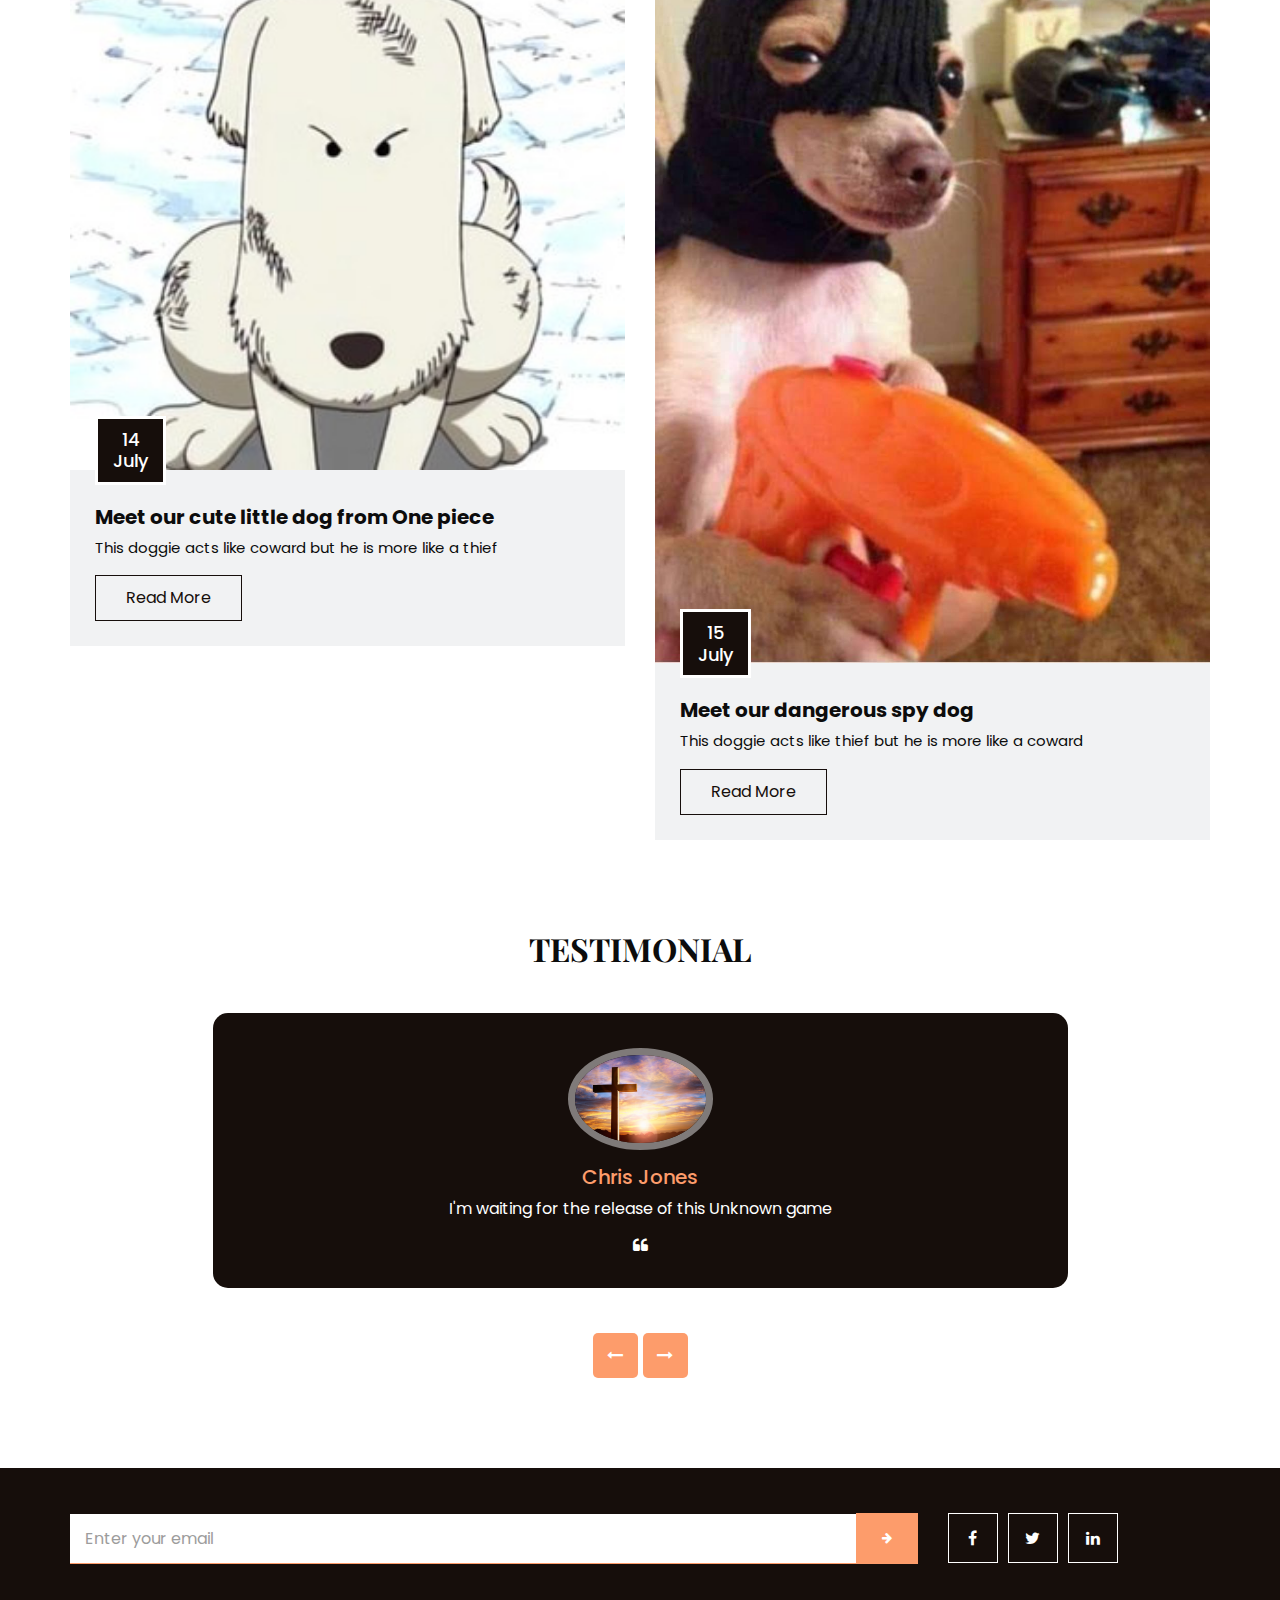
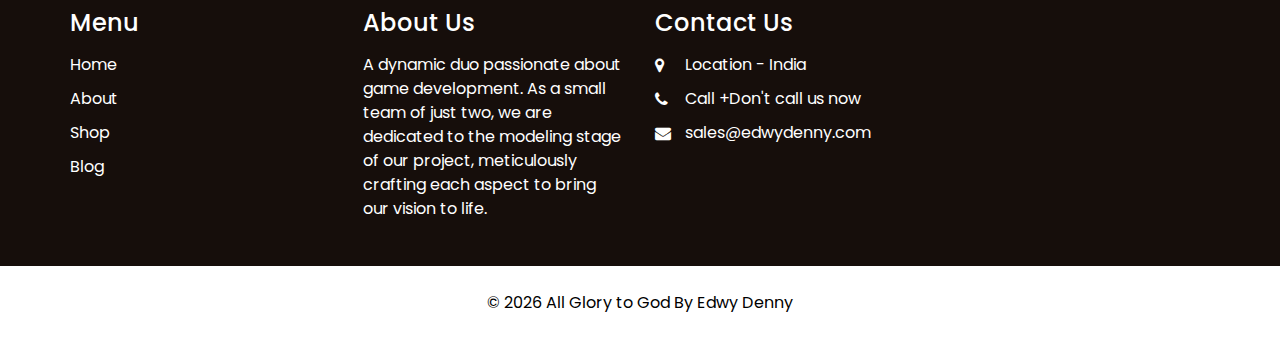
==== commit 610cd91e: "Update index.html" ====
--- a/index.html
+++ b/index.html
@@ -288,7 +288,7 @@
               We are Edwy and Denny, also known as Suryanmon and Sujanmon, a dynamic duo passionate about game development. Currently, we are creating a game from scratch, handling both the artistic elements and the technical coding. 
               As a small team of just two, we are dedicated to the modeling stage of our project, meticulously crafting each aspect to bring our vision to life.
             </p>
-            <a href="">
+            <a href="about.html">
               Read More
             </a>
           </div>
@@ -373,7 +373,7 @@
               <p>
                 This doggie acts like coward but he is more like a thief
               </p>
-              <a href="blog.html>
+              <a href="blog.html">
                 Read More
               </a>
             </div>
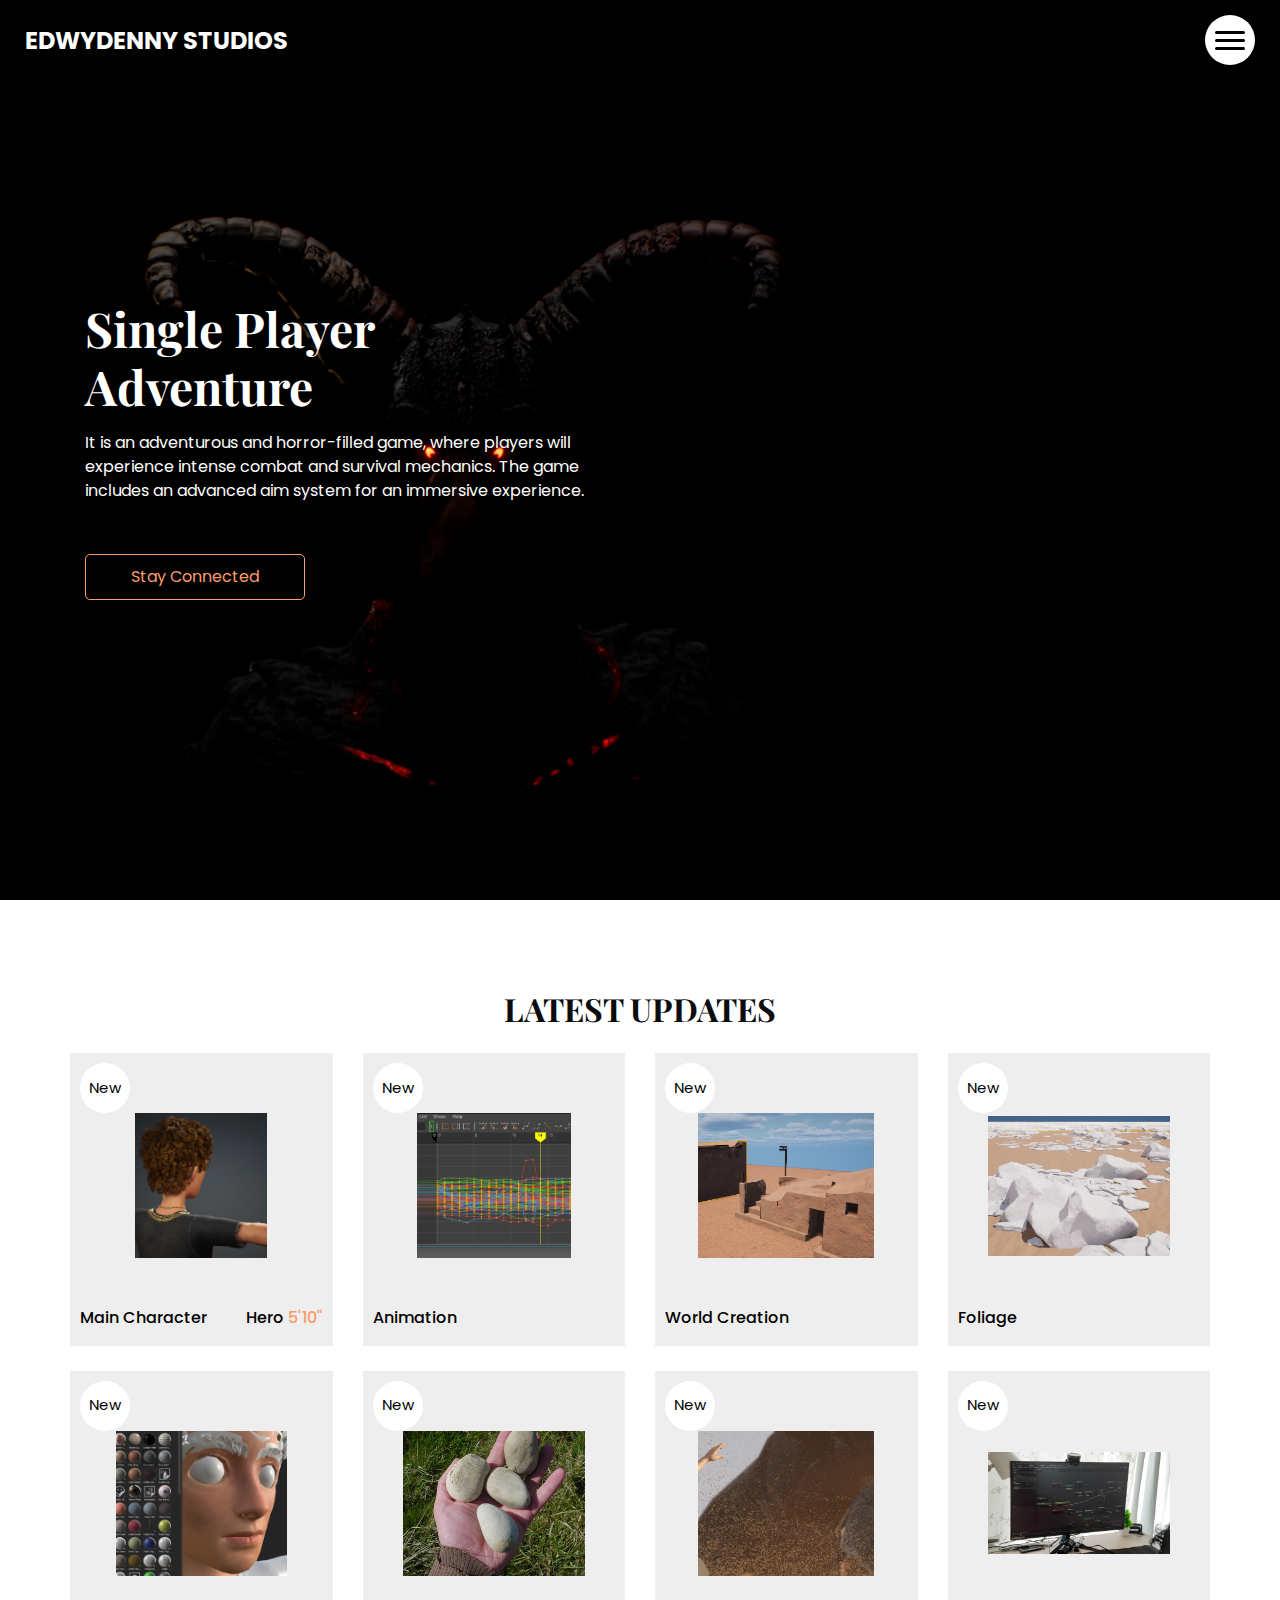
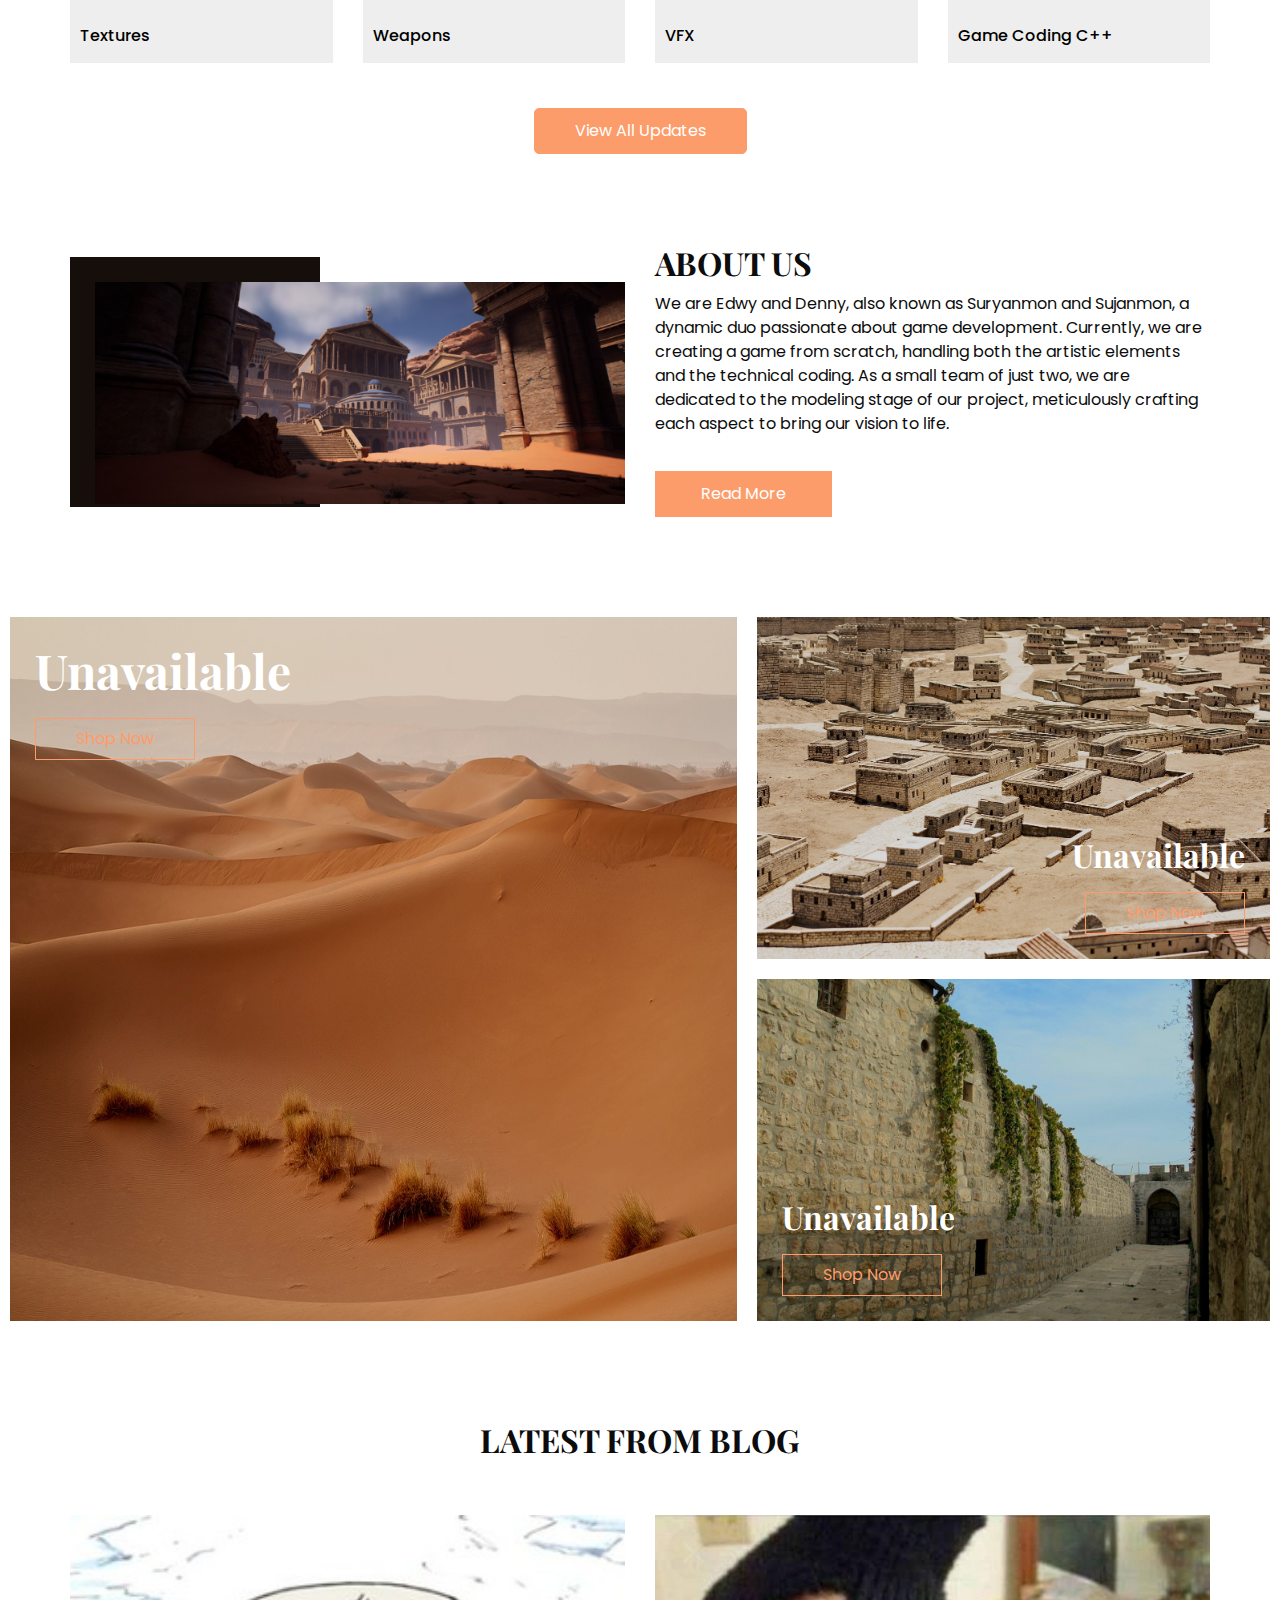
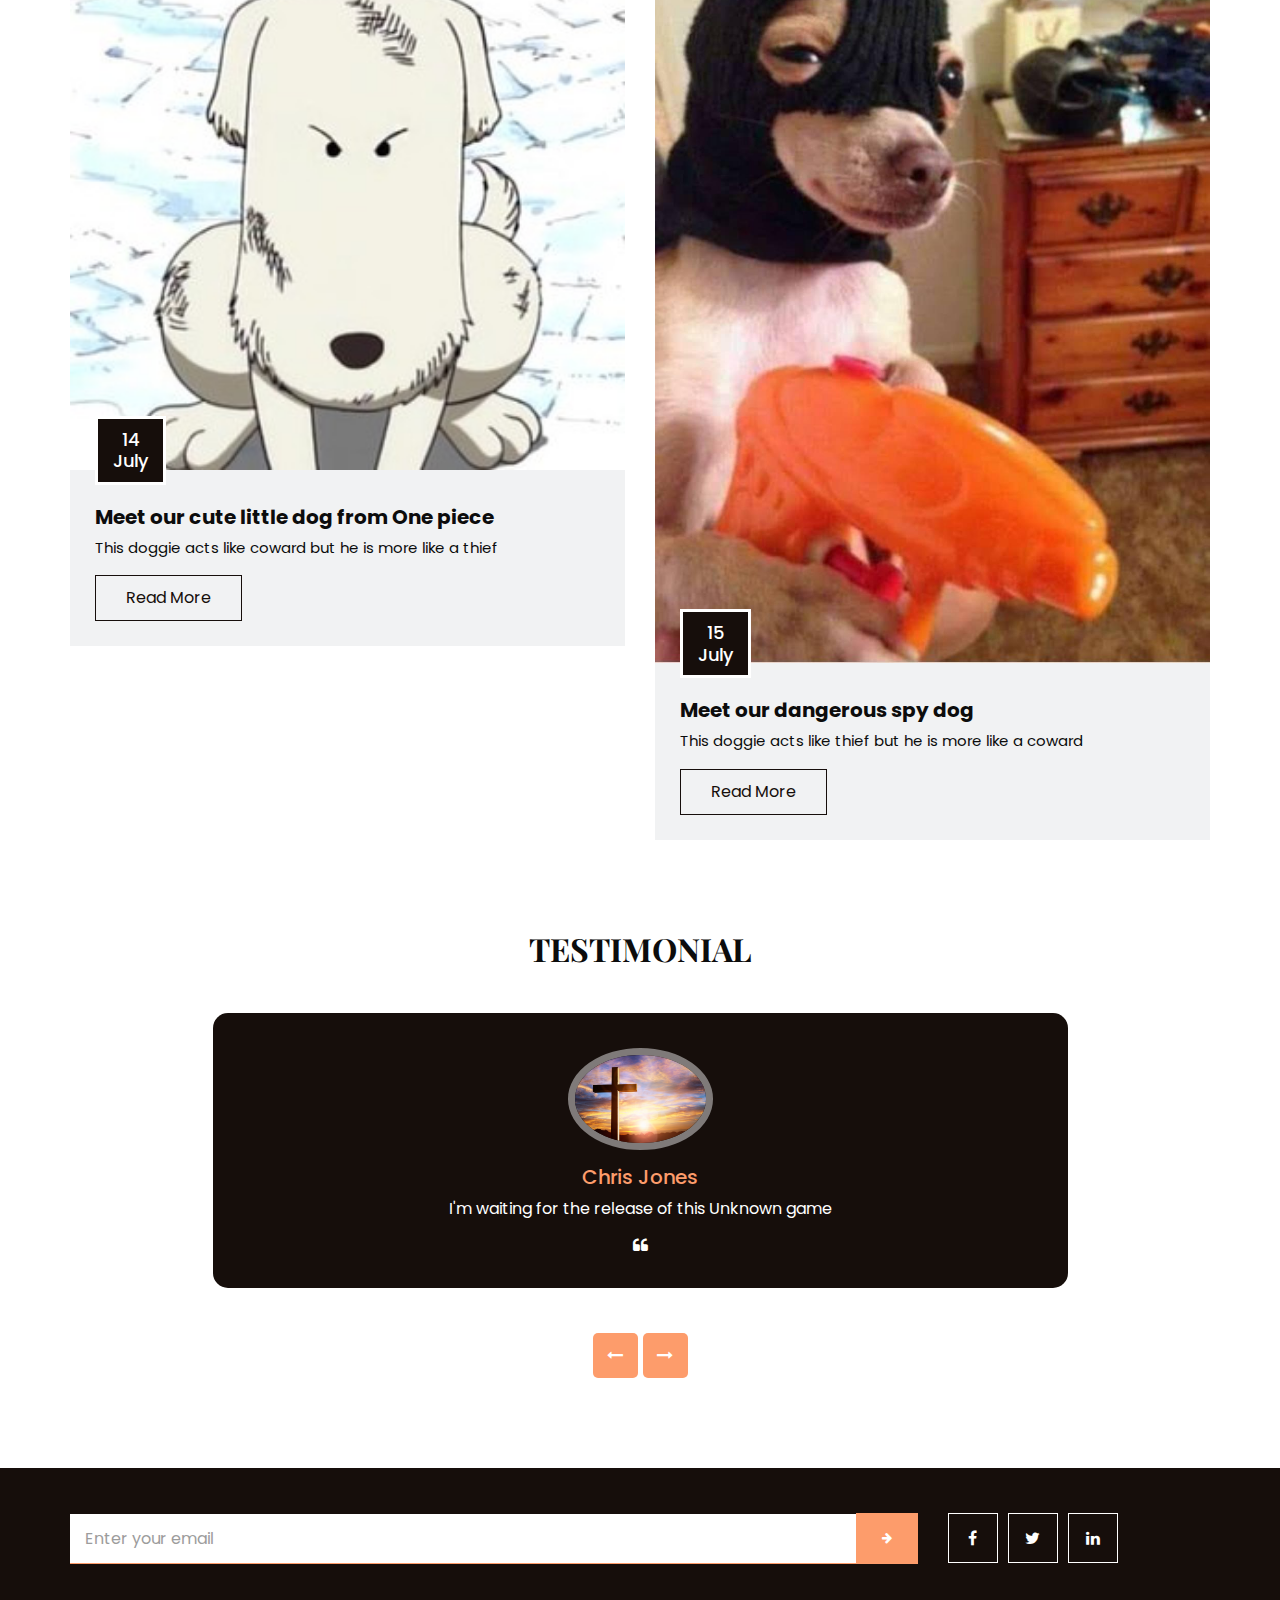
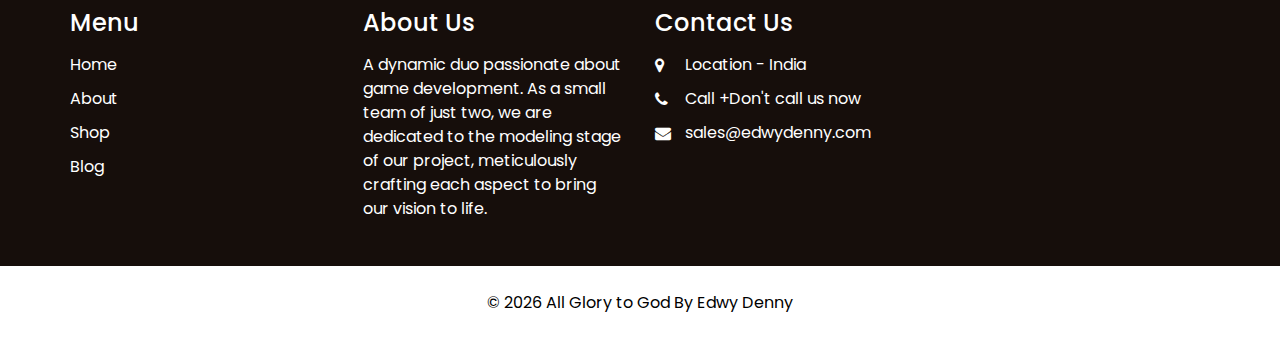
==== commit 933fbfe5: "Update index.html" ====
--- a/index.html
+++ b/index.html
@@ -63,7 +63,7 @@
   <!-- slider section -->
   <section class="slider_section position-relative">
     <div class="slider_bg_box">
-      <img src="images/slider-bg.png" alt="">
+      <img src="images/slider-bg.jpeg" alt="">
     </div>
     <div class="slider_bg"></div>
     <div class="container">
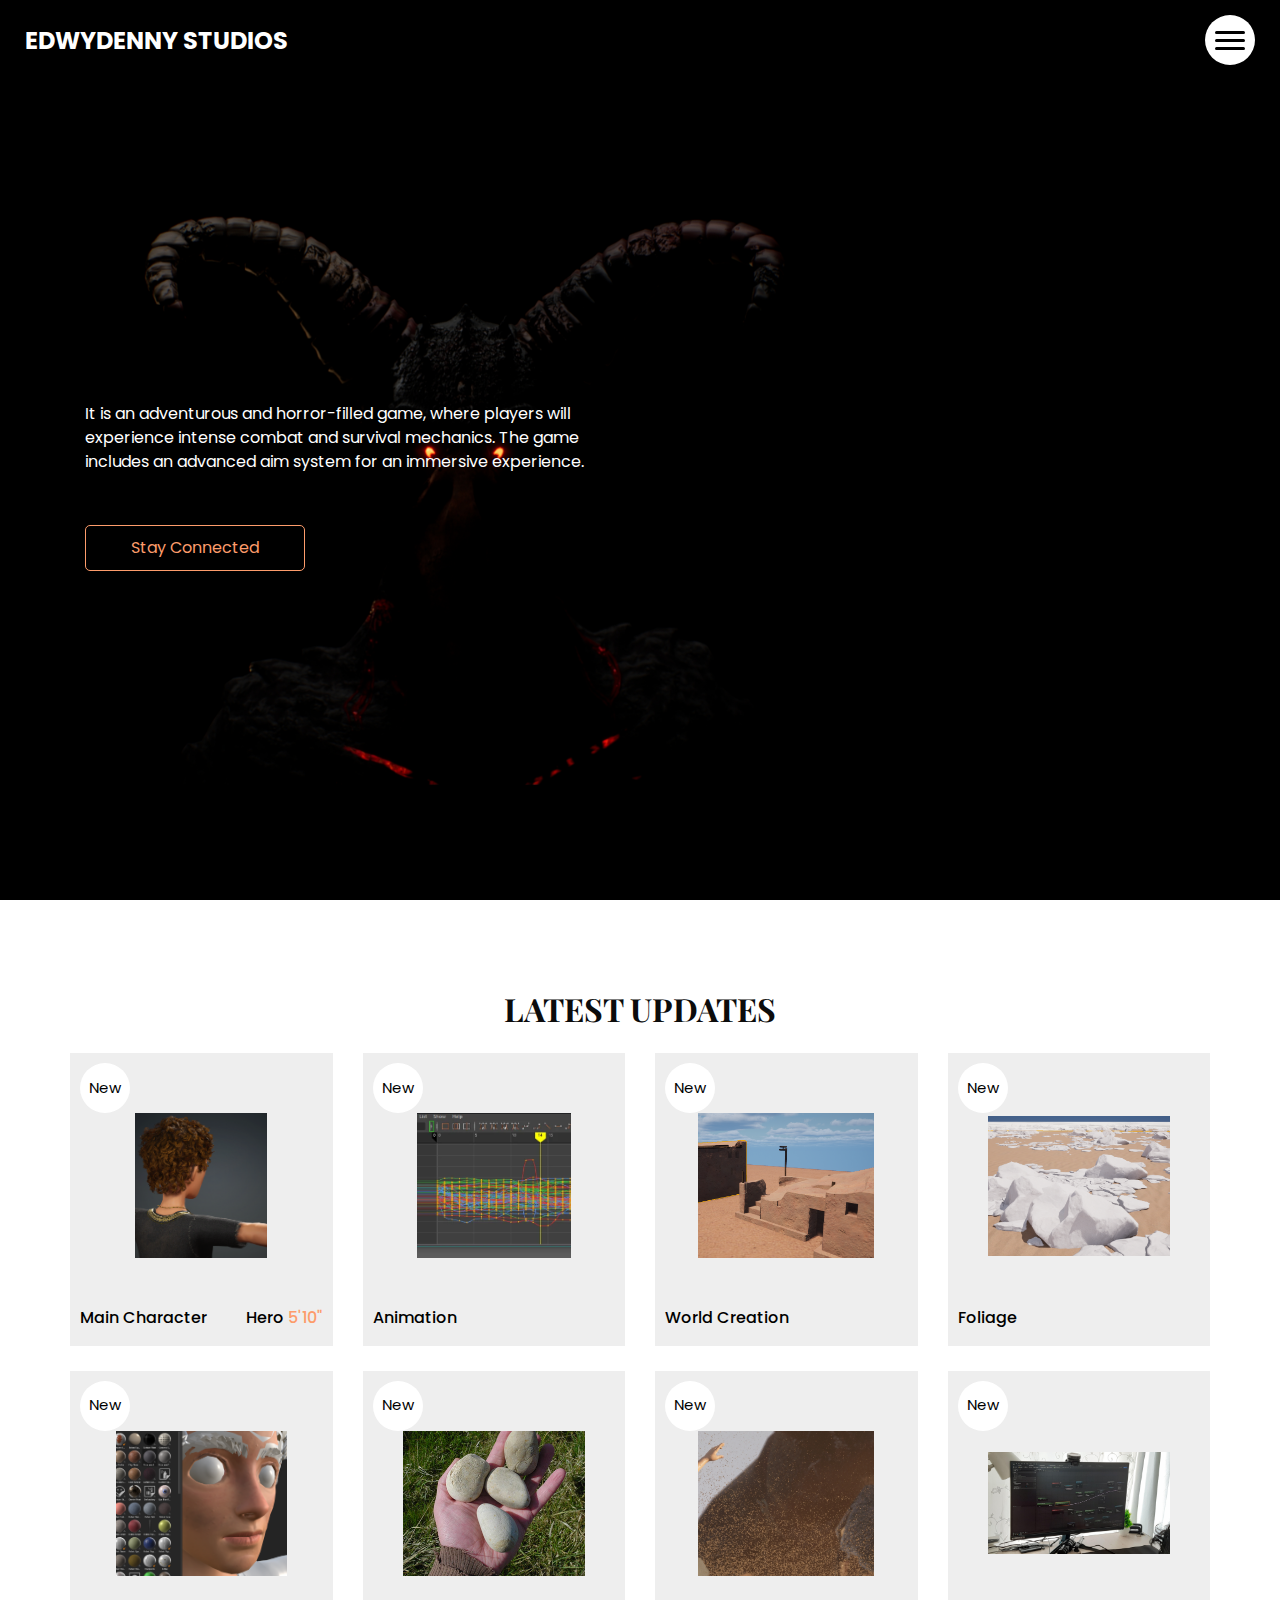
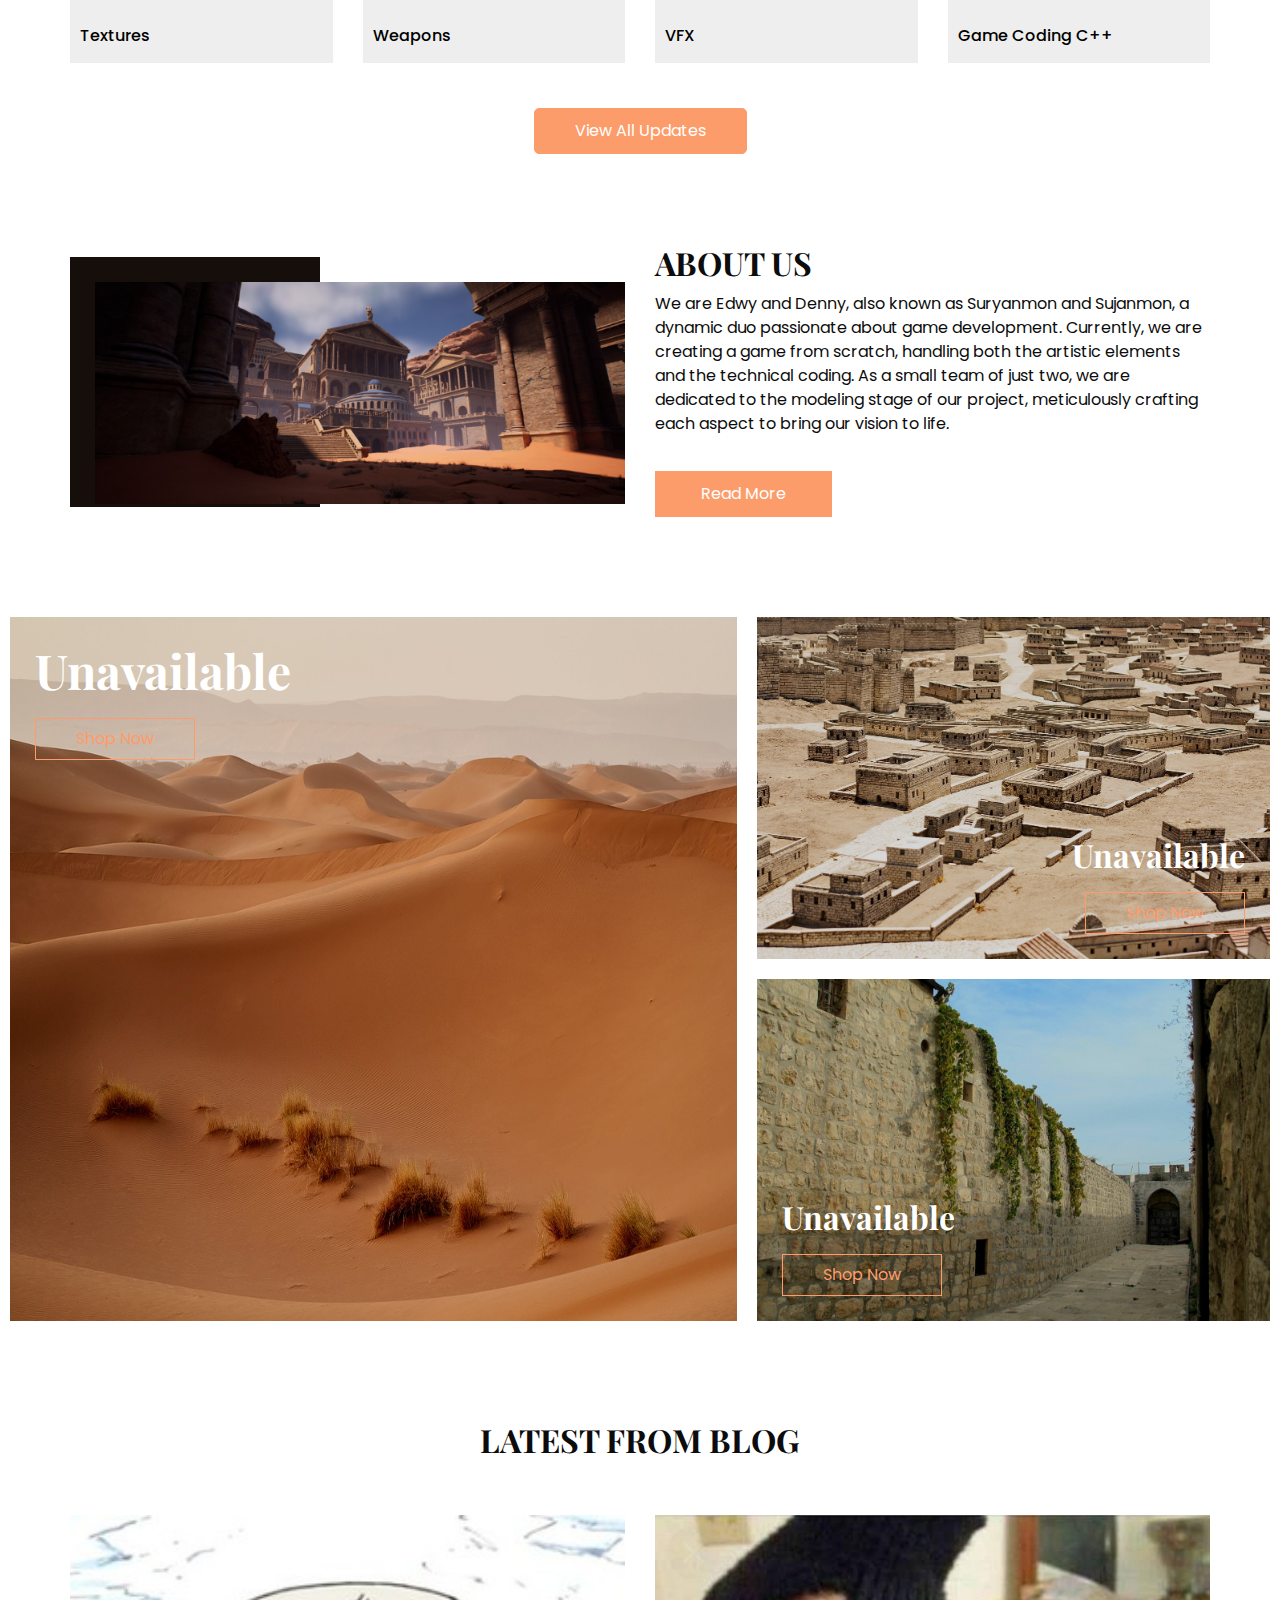
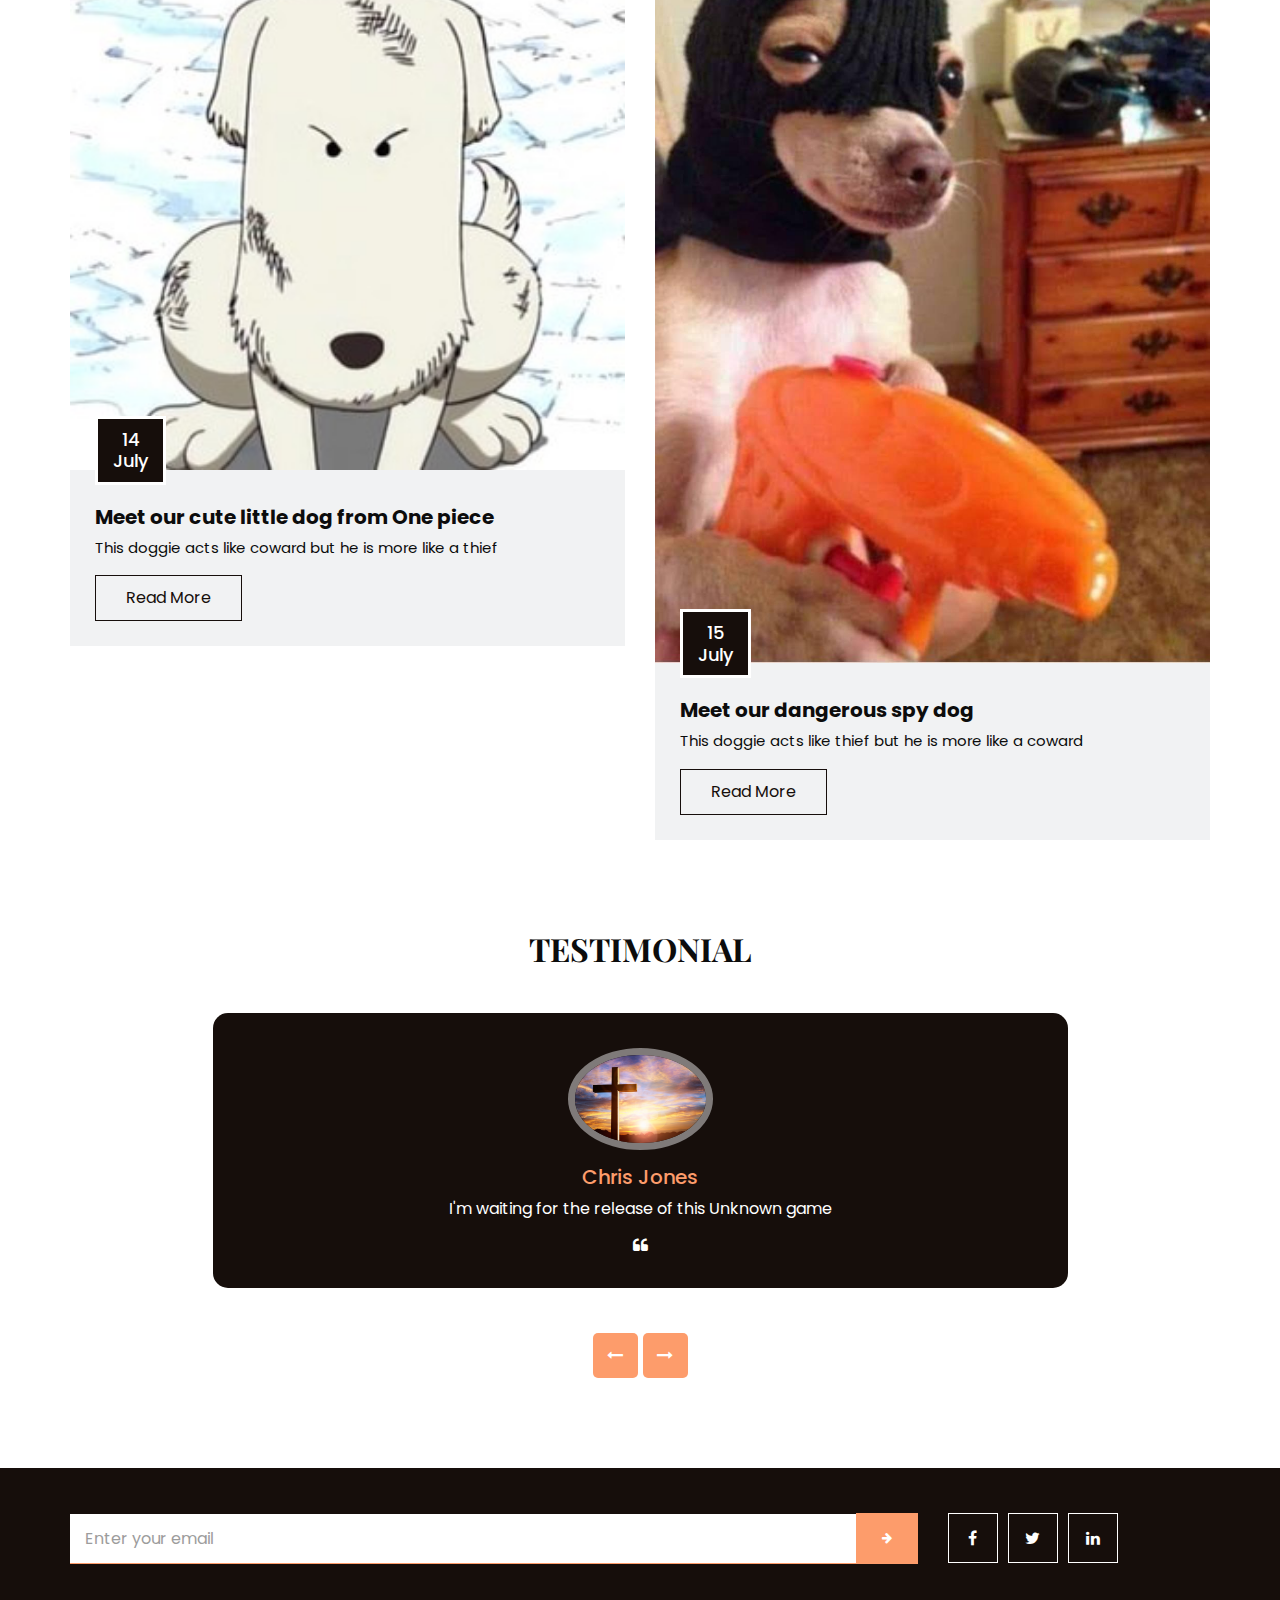
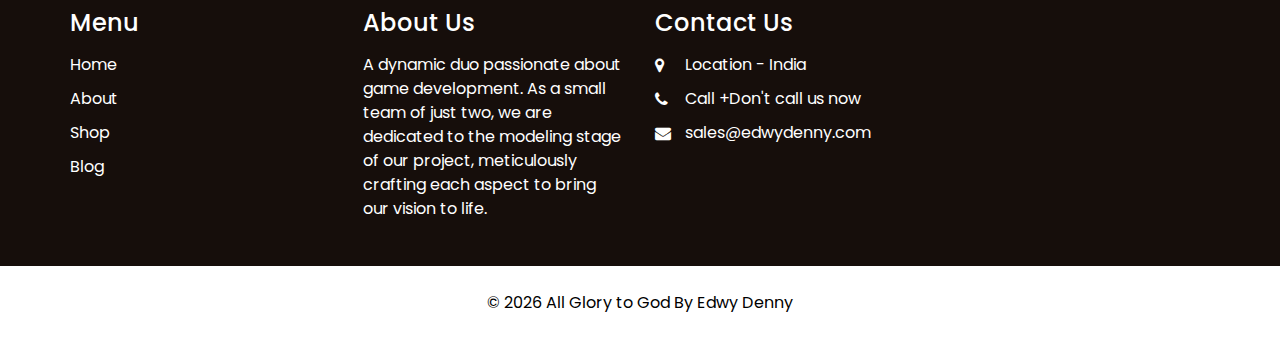
==== commit 2ebcd837: "Update index.html" ====
--- a/index.html
+++ b/index.html
@@ -70,8 +70,7 @@
       <div class="col-md-9 col-lg-8">
         <div class="detail-box">
           <h1>
-            Single Player
-            <br> Adventure
+            <img src="images/logo.png" alt="">
           </h1>
           <p>
             It is an adventurous and horror-filled game, where players will experience intense combat and survival mechanics. 
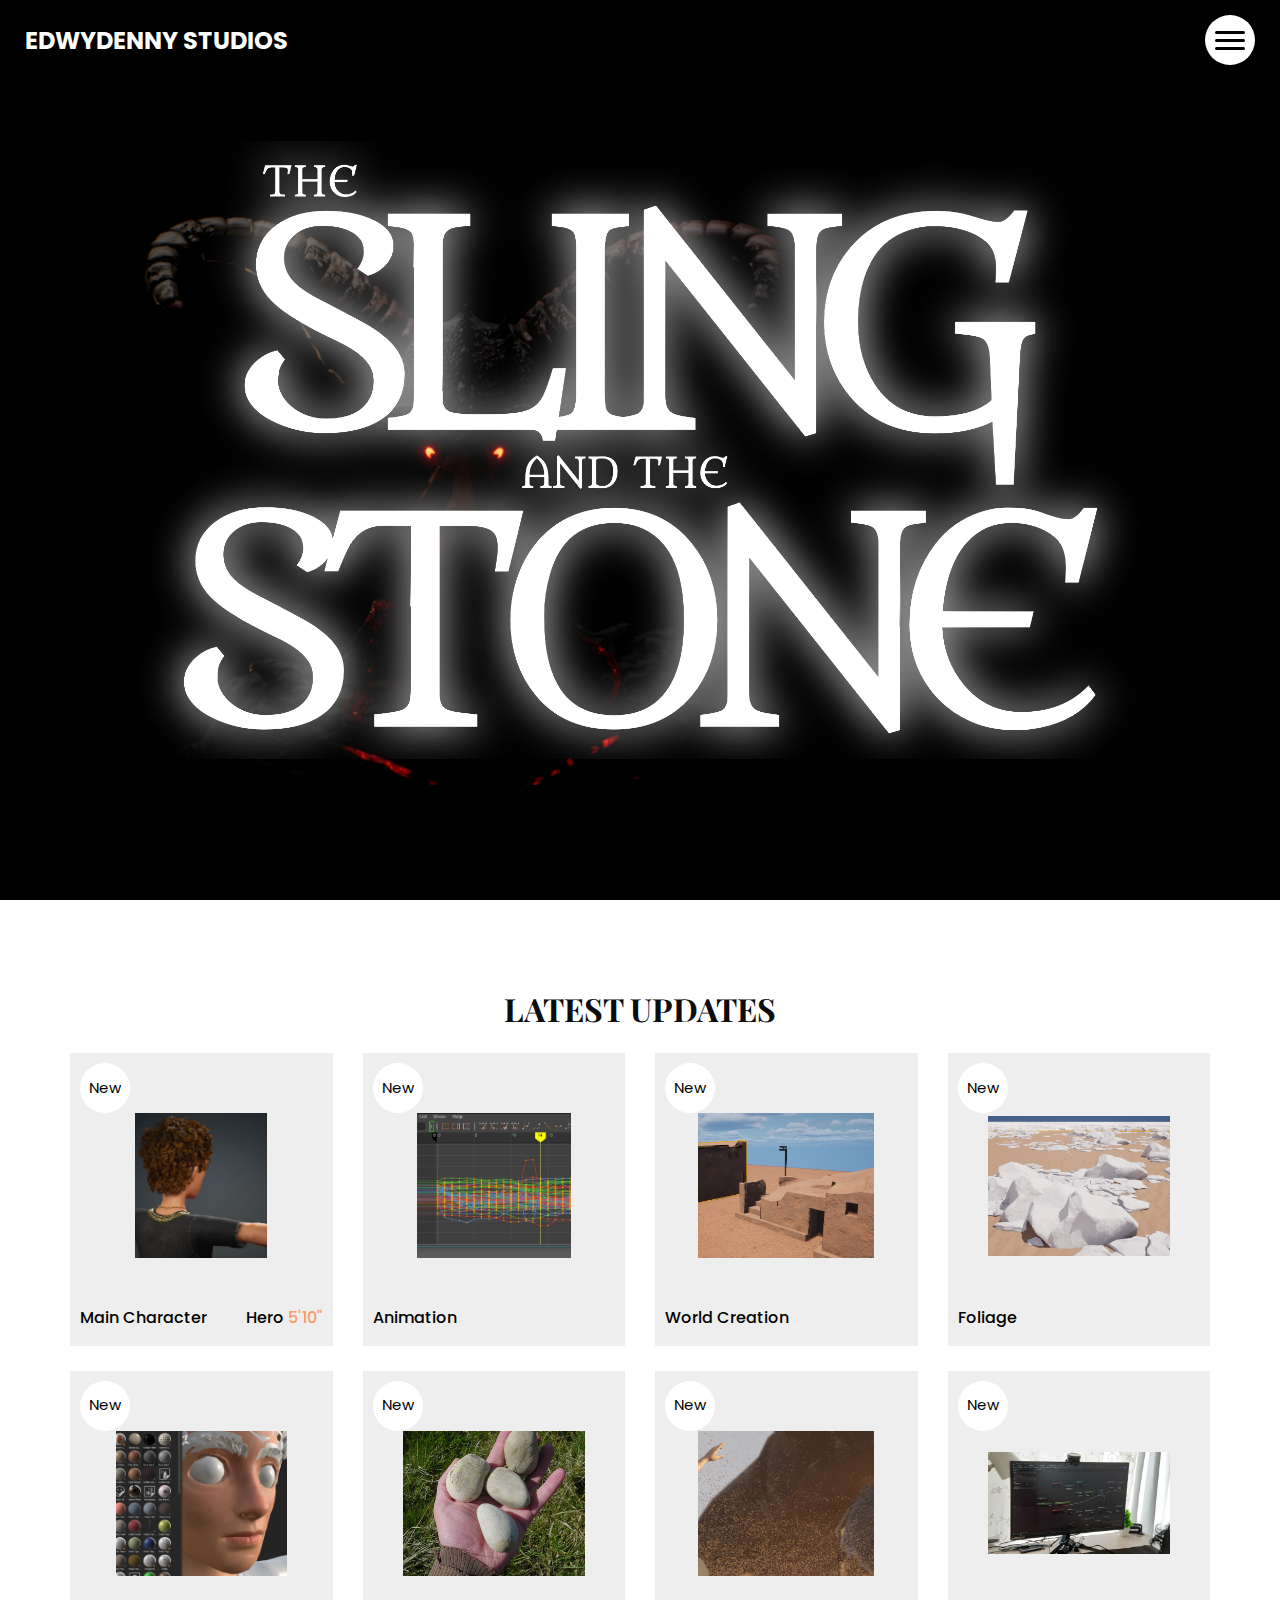
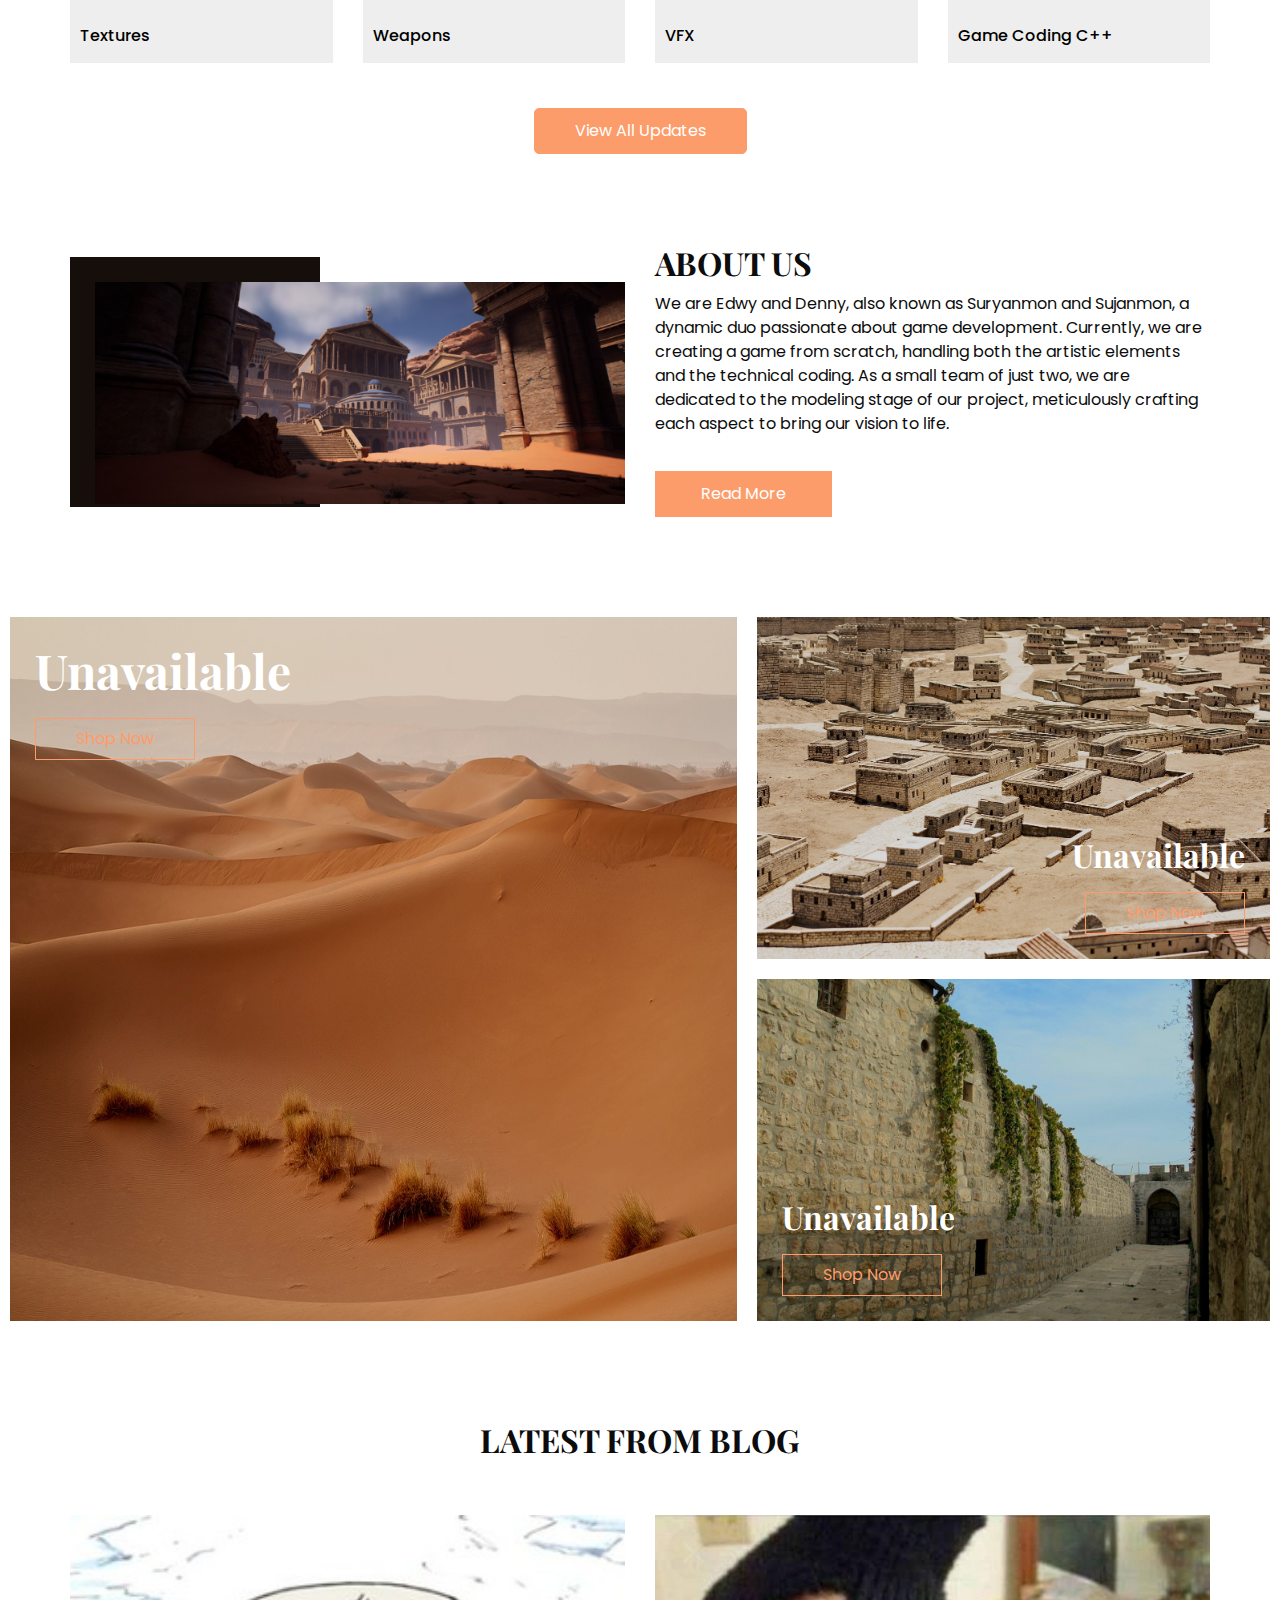
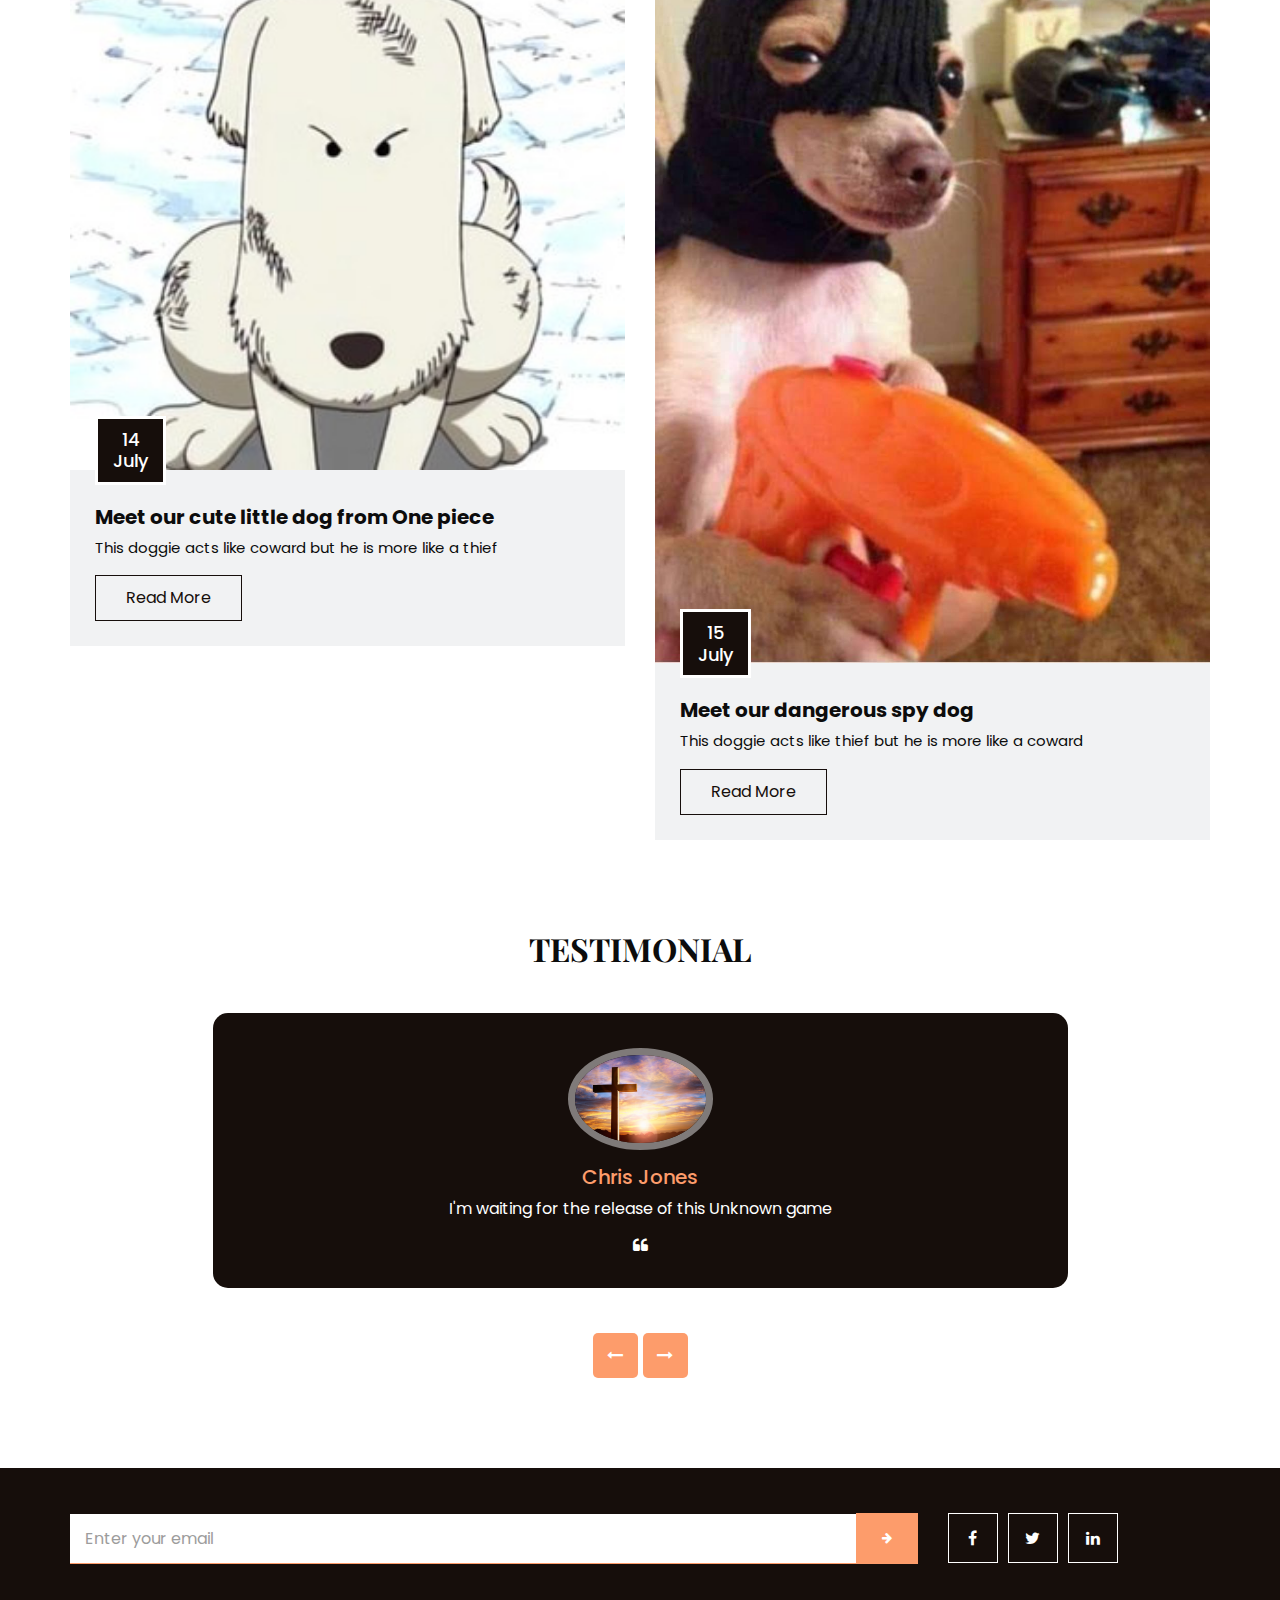
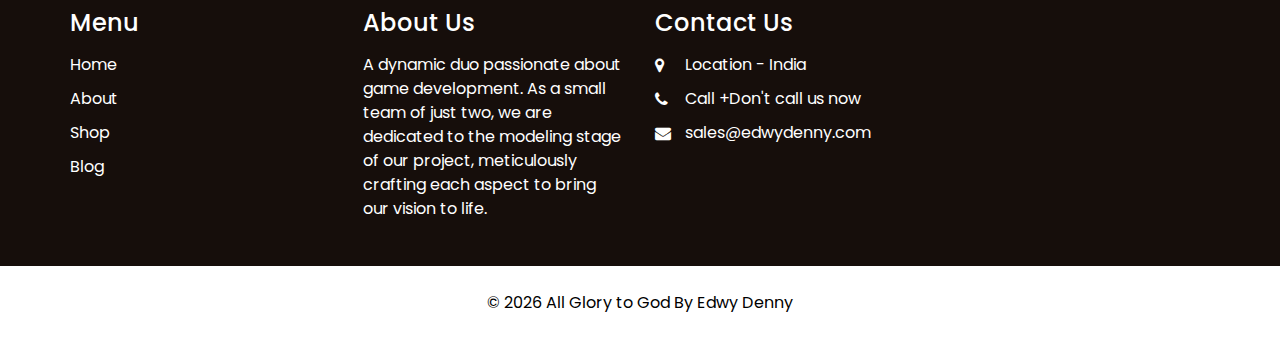
==== commit 8a3db86d: "Update index.html" ====
--- a/index.html
+++ b/index.html
@@ -60,32 +60,21 @@
   </header>
   <!-- end header section -->
 
-  <!-- slider section -->
-  <section class="slider_section position-relative">
-    <div class="slider_bg_box">
-      <img src="images/slider-bg.jpeg" alt="">
-    </div>
-    <div class="slider_bg"></div>
-    <div class="container">
-      <div class="col-md-9 col-lg-8">
-        <div class="detail-box">
-          <h1>
-            <img src="images/logo.png" alt="">
-          </h1>
-          <p>
-            It is an adventurous and horror-filled game, where players will experience intense combat and survival mechanics. 
-            The game includes an advanced aim system for an immersive experience.
-          </p>
-          <div>
-            <a href="" class="slider-link">
-              Stay Connected
-            </a>
-          </div>
-        </div>
-      </div>
-    </div>
-  </section>
-  <!-- end slider section -->
+<!-- slider section -->
+<section class="slider_section position-relative">
+  <div class="slider_bg_box">
+    <img src="images/slider-bg.jpeg" alt="Background">
+  </div>
+  <div class="slider_bg"></div>
+  <div class="container">
+    <div class="col-md-12 text-center">
+      <div class="detail-box">
+        <img src="images/logo.png" alt="Sling and the Stone Logo" class="img-fluid">
+      </div>
+    </div>
+  </div>
+</section>
+<!-- end slider section -->
 
   <!-- shop section -->
 
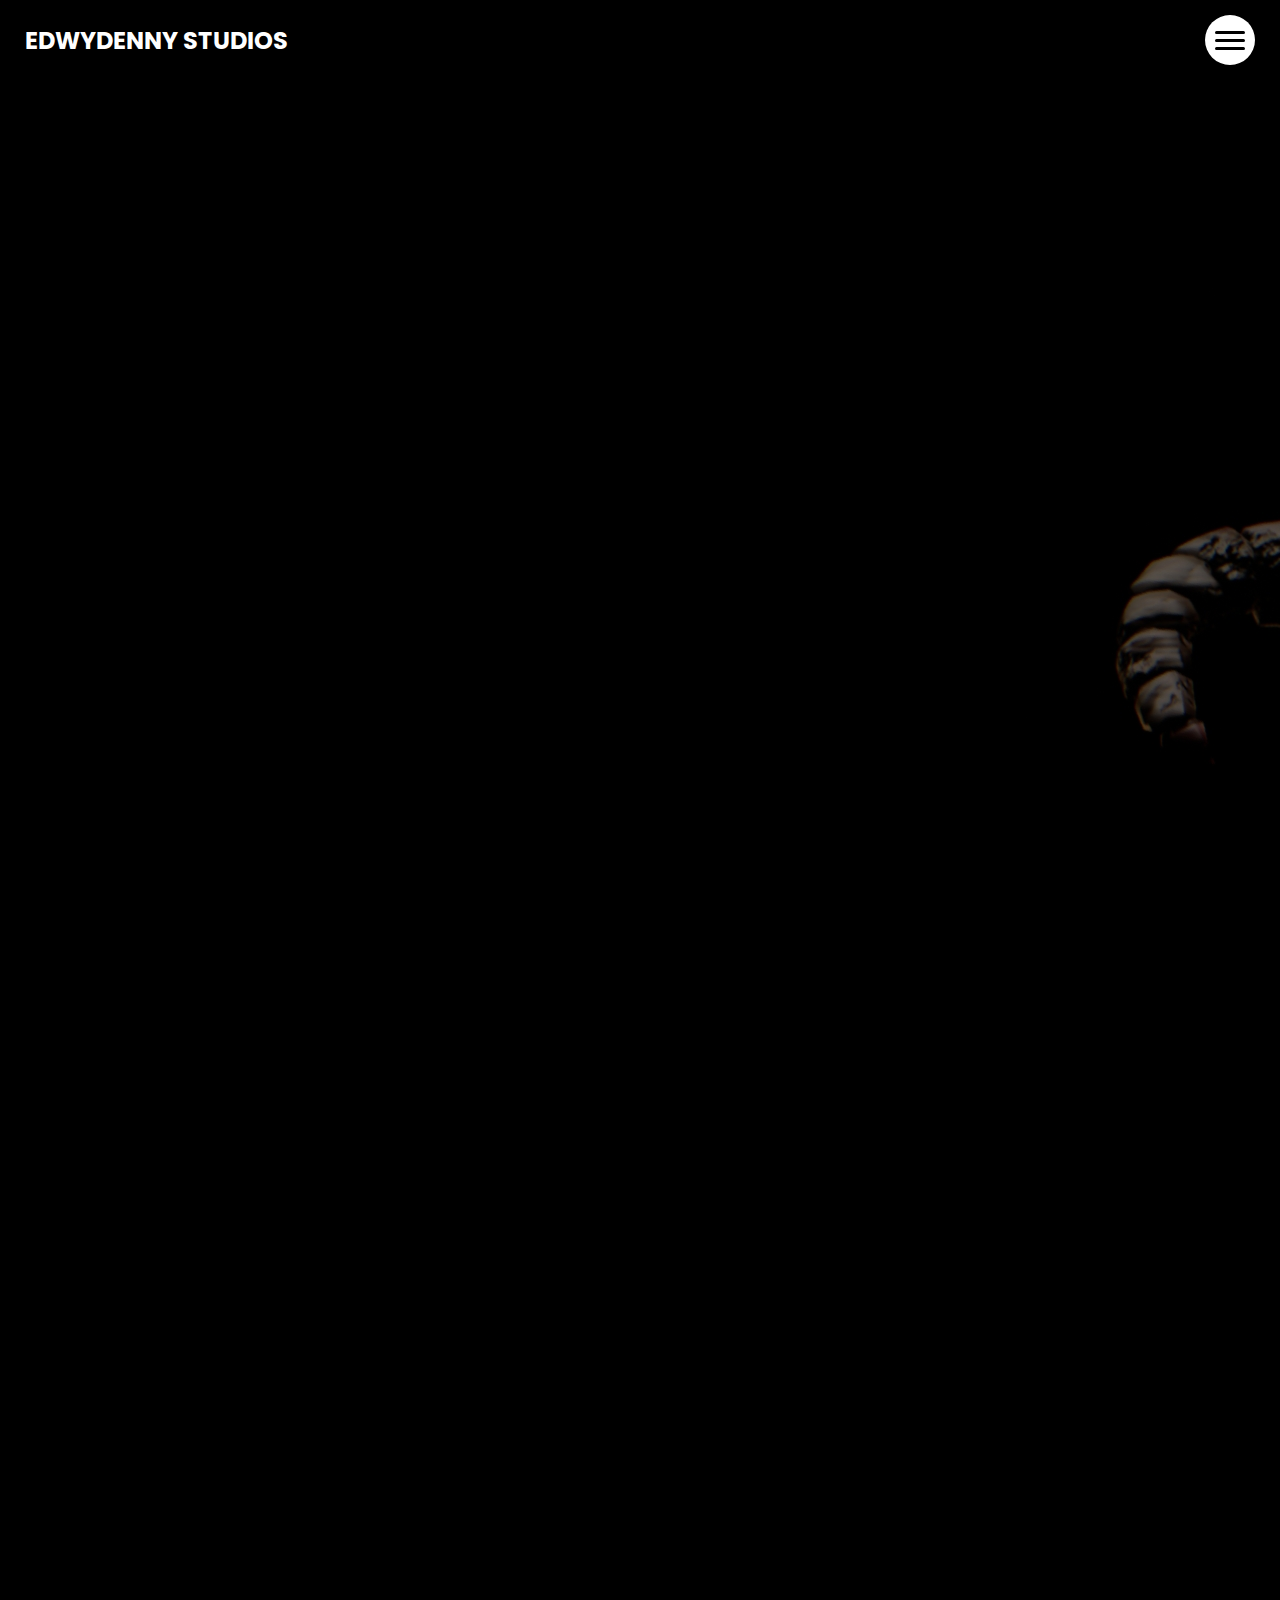
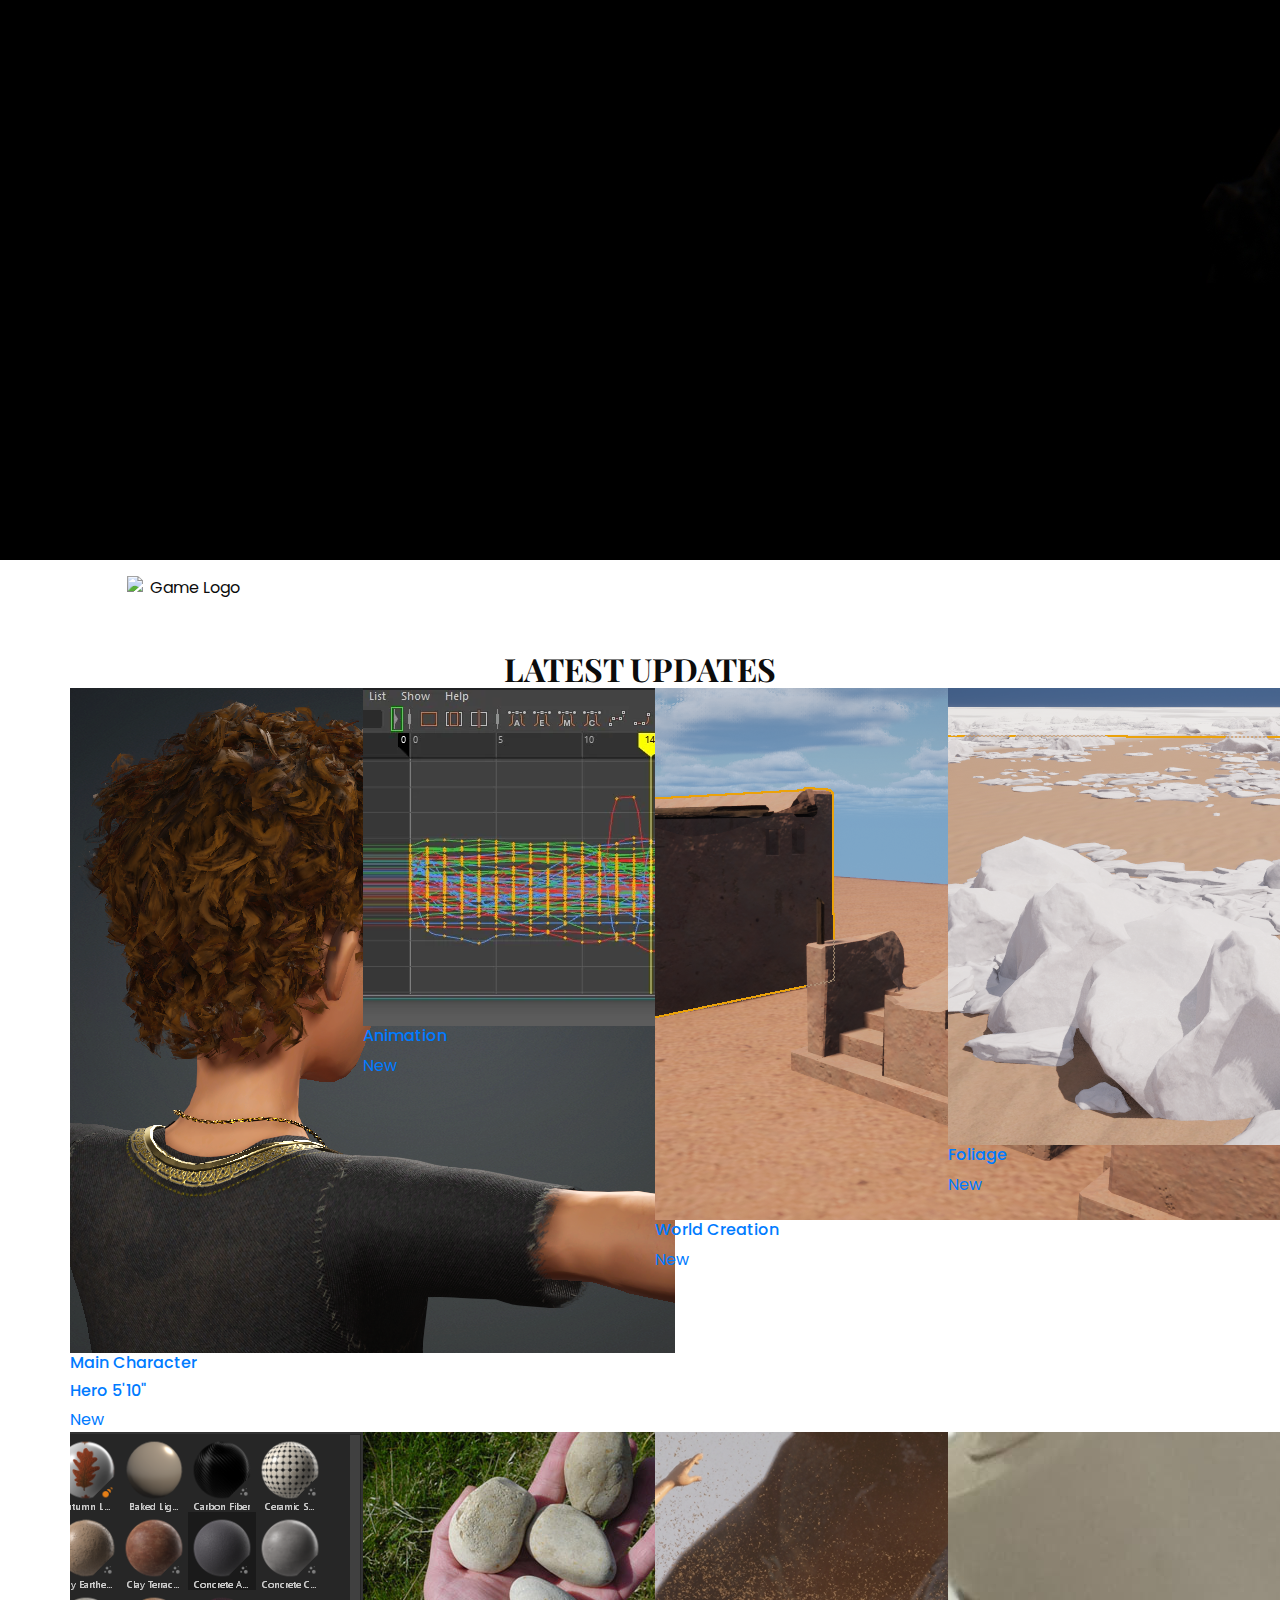
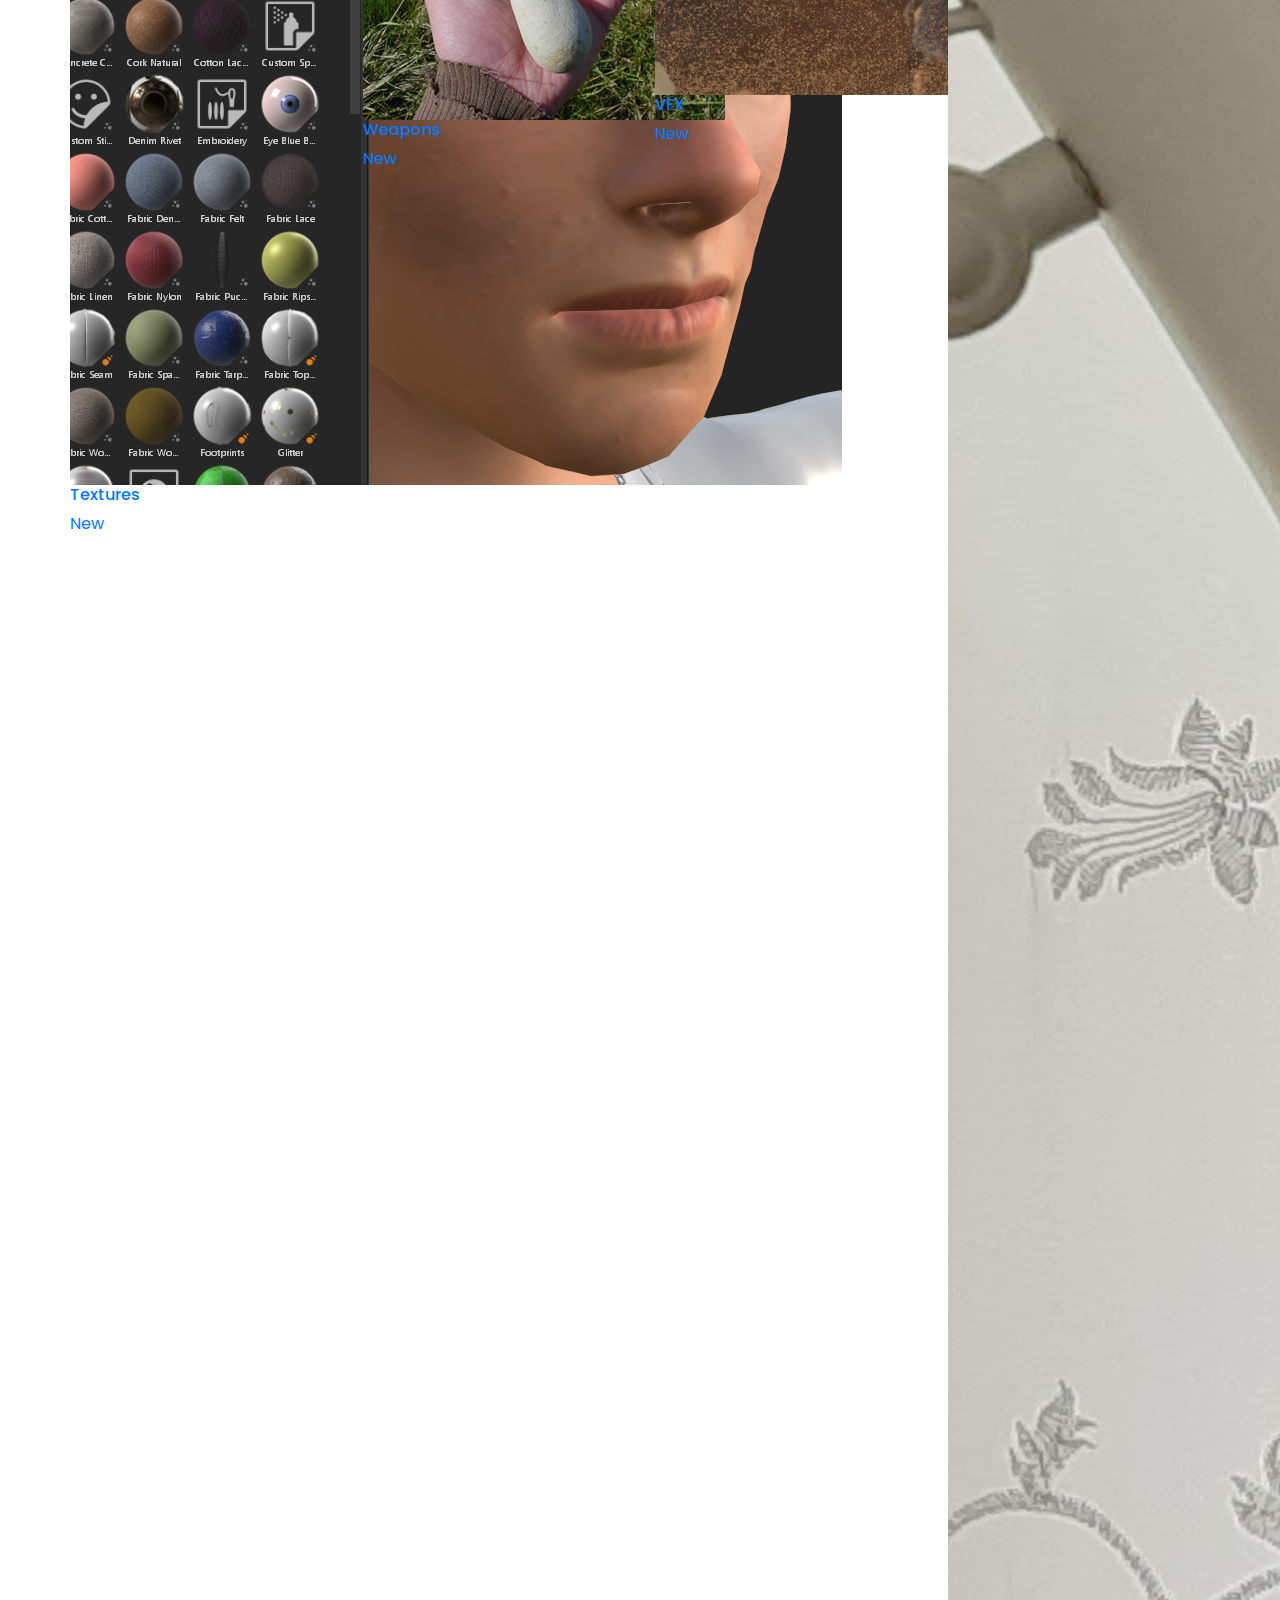
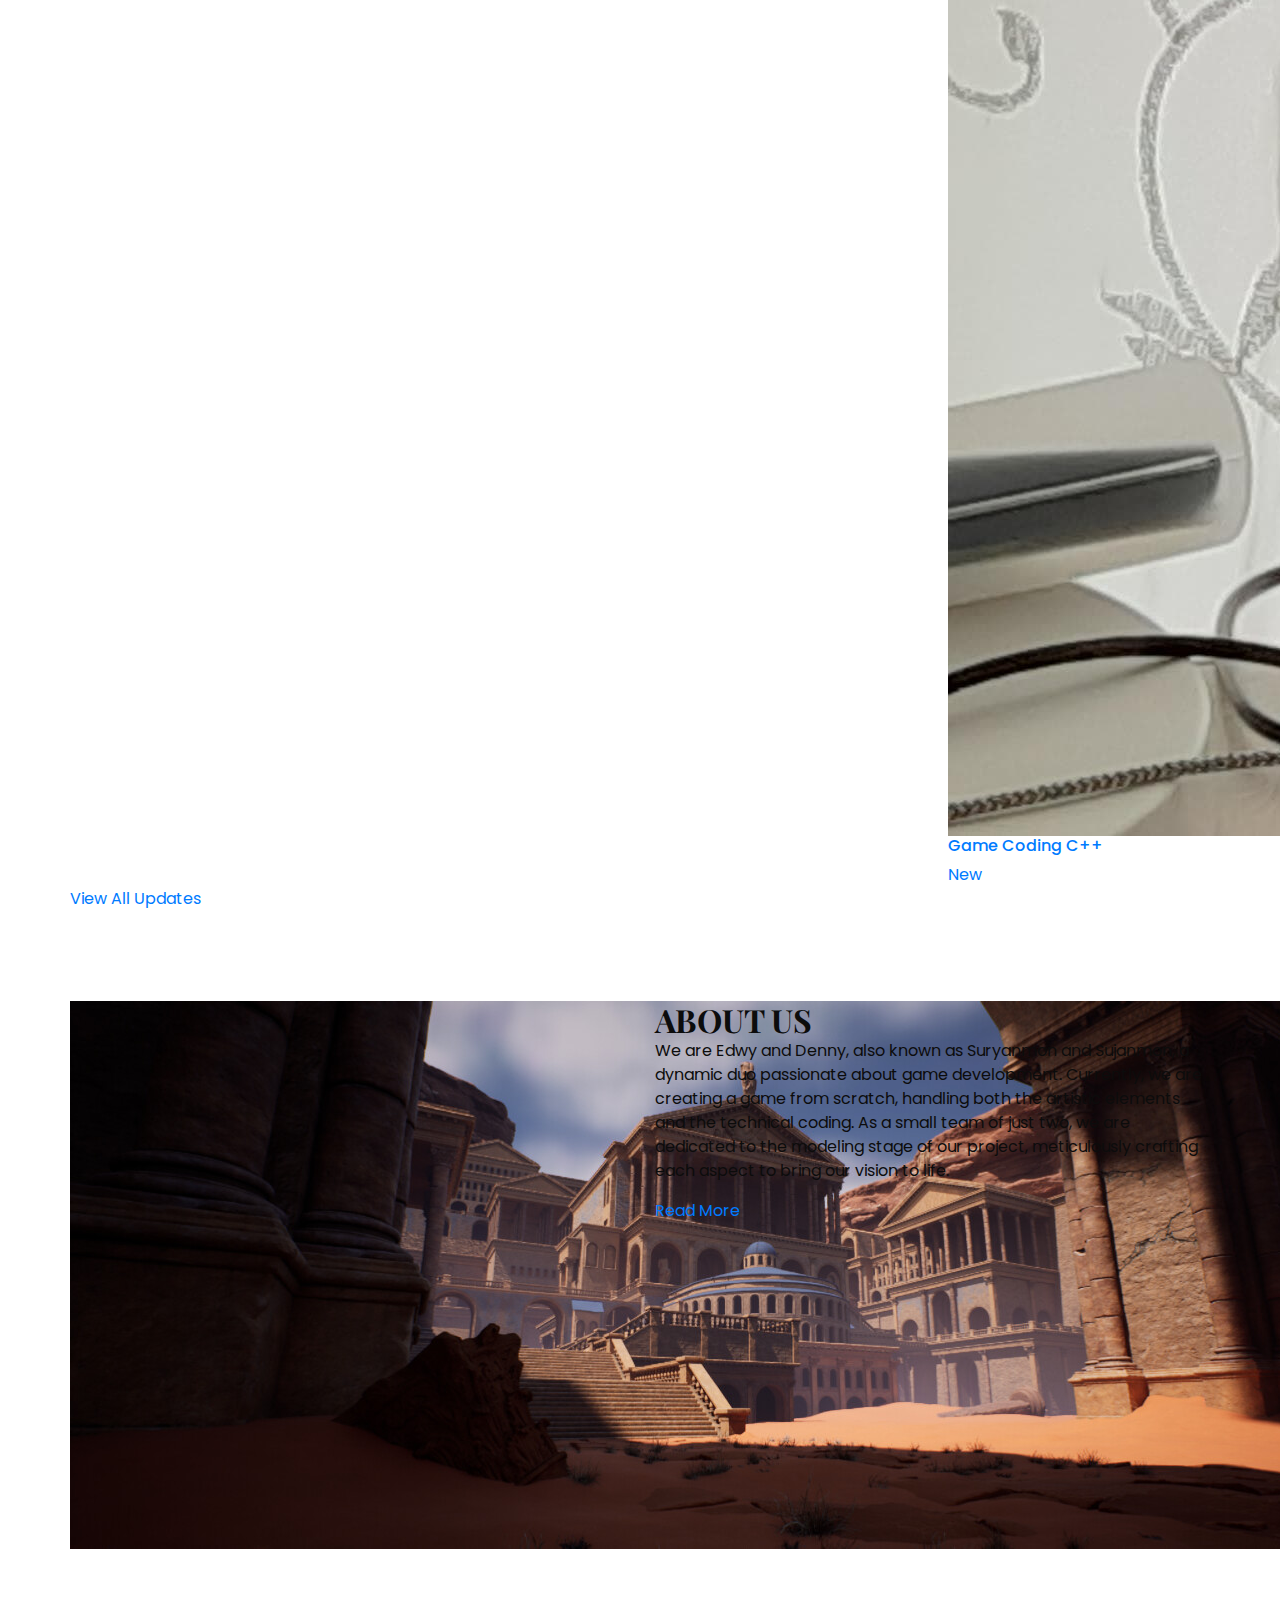
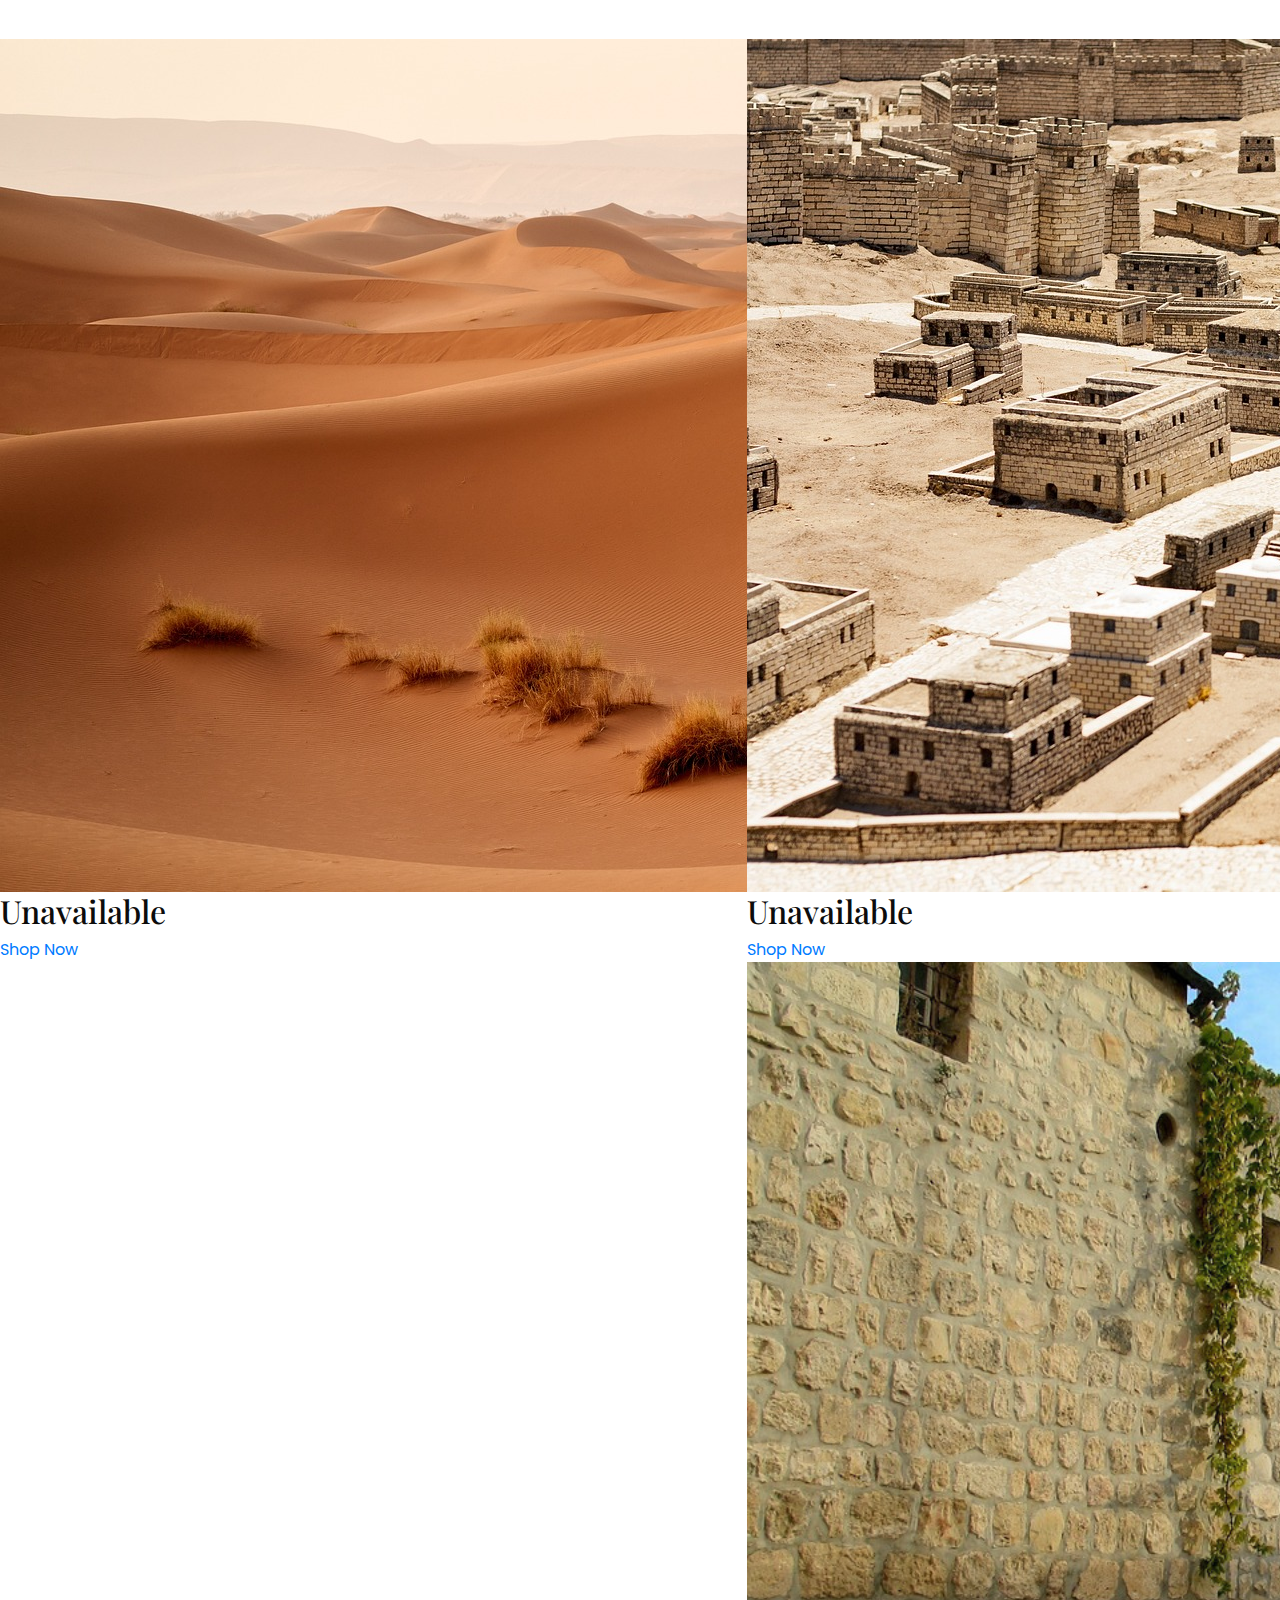
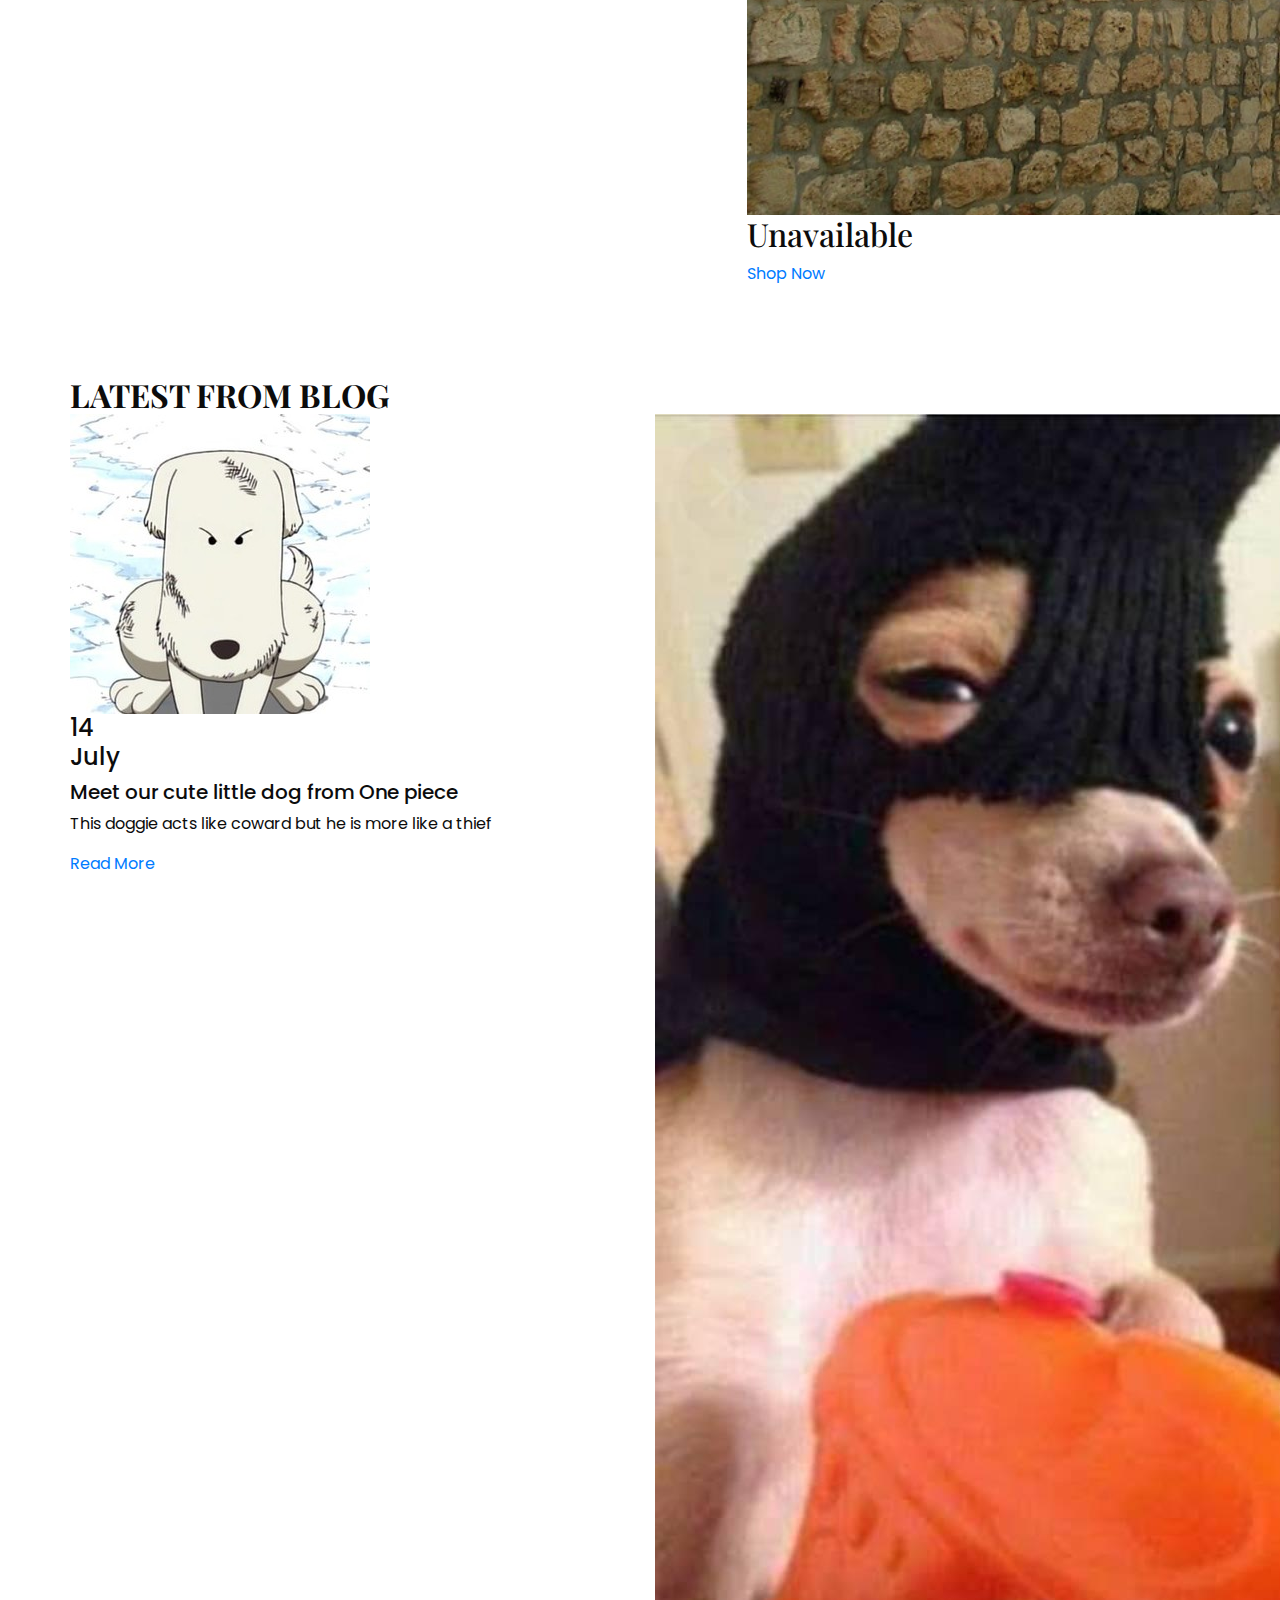
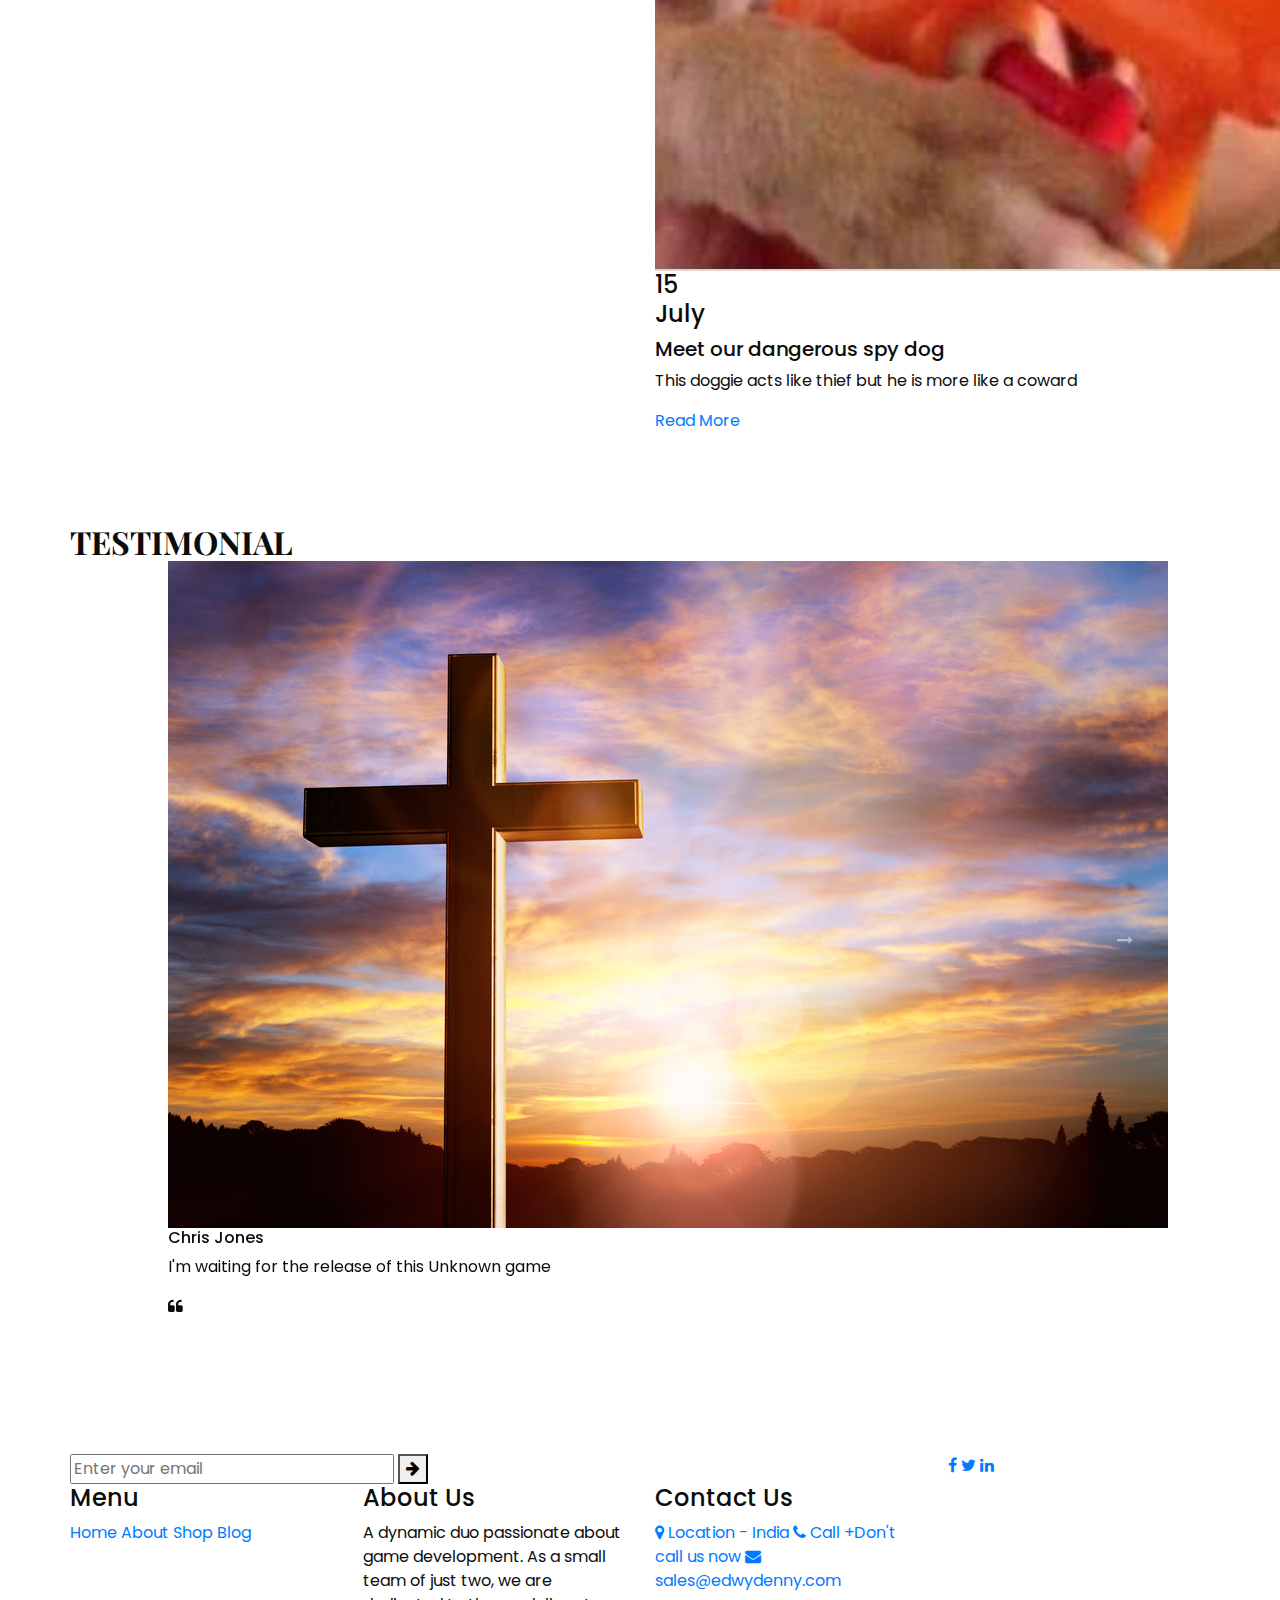
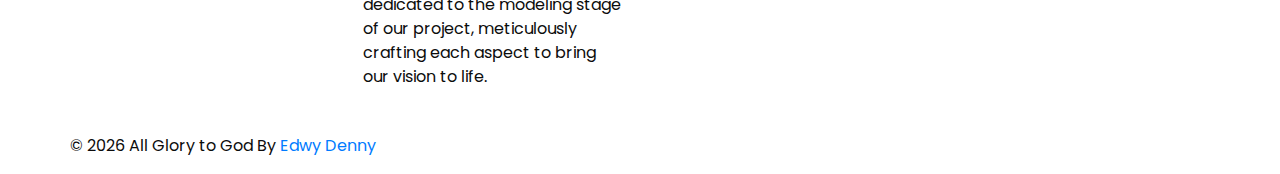
==== commit 6c6d1434: "Update index.html" ====
--- a/index.html
+++ b/index.html
@@ -69,7 +69,10 @@
   <div class="container">
     <div class="col-md-12 text-center">
       <div class="detail-box">
-        <img src="images/logo.png" alt="Sling and the Stone Logo" class="img-fluid">
+        <div class="title-container">
+          <img src="your-image-path.png" alt="Game Logo" class="img-fluid"> 
+          <h1 class="title-text">The Sling and The Stone</h1>
+        </div>
       </div>
     </div>
   </div>
--- a/css/style.css
+++ b/css/style.css
@@ -1,6 +1,7 @@
 @import url("https://fonts.googleapis.com/css2?family=Playfair+Display:wght@400;500;600;700&family=Poppins:wght@400;500;600;700&display=swap");
 /* fonts import */
 @import url("../fonts/octin_sports_rg.ttf");
+
 body {
   font-family: "Poppins", sans-serif;
   color: #0c0c0c;
@@ -8,6 +9,30 @@
   overflow-x: hidden;
 }
 
+/* Title Section */
+.title-container {
+  display: flex;
+  align-items: center;
+  justify-content: flex-start;
+  position: absolute;
+  top: 15%;
+  left: 5%;
+}
+
+.title-container img {
+  width: 120px; /* Adjust image size */
+  margin-right: 15px;
+}
+
+.title-text {
+  font-size: 2.5rem; /* Adjust title size */
+  font-family: 'Playfair Display', serif;
+  font-weight: bold;
+  color: white;
+  text-align: left;
+}
+
+/* Layout */
 .layout_padding {
   padding: 90px 0;
 }
@@ -39,17 +64,11 @@
   padding-right: 15px;
 }
 
+/* Headings */
 .heading_container {
-  display: -webkit-box;
-  display: -ms-flexbox;
   display: flex;
-  -webkit-box-orient: vertical;
-  -webkit-box-direction: normal;
-      -ms-flex-direction: column;
-          flex-direction: column;
-  -webkit-box-align: start;
-      -ms-flex-align: start;
-          align-items: flex-start;
+  flex-direction: column;
+  align-items: flex-start;
   font-family: 'Playfair Display', serif;
 }
 
@@ -61,9 +80,7 @@
 }
 
 .heading_container.heading_center {
-  -webkit-box-align: center;
-      -ms-flex-align: center;
-          align-items: center;
+  align-items: center;
   text-align: center;
 }
 
@@ -72,7 +89,7 @@
   font-family: 'Playfair Display', serif;
 }
 
-/*header section*/
+/* Header */
 .header_section {
   position: absolute;
   top: 0;
@@ -91,7 +108,6 @@
 
 .header_section.innerpage_header {
   position: relative;
-  background: -webkit-gradient(linear, left top, right top, from(#160e0b), to(#160e0b));
   background: linear-gradient(to right, #160e0b, #160e0b);
   padding: 10px 0;
 }
@@ -101,6 +117,7 @@
   padding-right: 0;
 }
 
+/* Menu Button */
 .custom_menu-btn {
   position: fixed;
   right: 25px;
@@ -117,11 +134,9 @@
   width: 100%;
   height: 100%;
   background-color: white;
-  -webkit-box-shadow: 0 0 5px 0 rgba(0, 0, 0, 0.07);
-          box-shadow: 0 0 5px 0 rgba(0, 0, 0, 0.07);
+  box-shadow: 0 0 5px 0 rgba(0, 0, 0, 0.07);
   z-index: 7;
   border-radius: 100%;
-  -webkit-transition: all .3s;
   transition: all .3s;
 }
 
@@ -129,8 +144,7 @@
   width: 100vh;
   height: 100vh;
   background-color: #160e0b;
-  -webkit-transform: scale(5);
-          transform: scale(5);
+  transform: scale(5);
   border-radius: 0;
 }
 
@@ -140,19 +154,10 @@
   outline: none;
   border: none;
   border-radius: 100%;
-  display: -webkit-box;
-  display: -ms-flexbox;
   display: flex;
-  -webkit-box-orient: vertical;
-  -webkit-box-direction: normal;
-      -ms-flex-direction: column;
-          flex-direction: column;
-  -webkit-box-align: center;
-      -ms-flex-align: center;
-          align-items: center;
-  -webkit-box-pack: center;
-      -ms-flex-pack: center;
-          justify-content: center;
+  flex-direction: column;
+  align-items: center;
+  justify-content: center;
   background-color: transparent;
   position: relative;
   z-index: 999;
@@ -165,13 +170,11 @@
   height: 3px;
   background-color: #000000;
   margin: 2.5px 0;
-  -webkit-transition: all 0.3s;
   transition: all 0.3s;
   border-radius: 15px;
 }
 
 .custom_menu-btn .s-2 {
-  -webkit-transition: all 0.1s;
   transition: all 0.1s;
 }
 
@@ -180,20 +183,18 @@
 }
 
 .menu_btn-style button .s-1 {
-  -webkit-transform: rotate(45deg) translate(6px, 6px);
-          transform: rotate(45deg) translate(6px, 6px);
+  transform: rotate(45deg) translate(6px, 6px);
 }
 
 .menu_btn-style button .s-2 {
-  -webkit-transform: translateX(100px);
-          transform: translateX(100px);
+  transform: translateX(100px);
 }
 
 .menu_btn-style button .s-3 {
-  -webkit-transform: rotate(-45deg) translate(5px, -5px);
-          transform: rotate(-45deg) translate(5px, -5px);
-}
-
+  transform: rotate(-45deg) translate(5px, -5px);
+}
+
+/* Overlay */
 .overlay {
   height: 100%;
   width: 0;
@@ -201,7 +202,6 @@
   top: 0;
   left: 0;
   overflow-x: hidden;
-  -webkit-transition: 0.5s;
   transition: 0.5s;
   z-index: 9;
 }
@@ -219,7 +219,6 @@
   font-size: 22px;
   color: #ffffff;
   display: block;
-  -webkit-transition: 0.3s;
   transition: 0.3s;
   margin-bottom: 15px;
   text-transform: uppercase;
@@ -262,8 +261,7 @@
 .btn,
 .btn:focus {
   outline: none !important;
-  -webkit-box-shadow: none;
-          box-shadow: none;
+  box-shadow: none;
 }
 
 .navbar-brand {
@@ -276,694 +274,3 @@
   color: #ffffff;
   text-transform: uppercase;
 }
-
-/*end header section*/
-/* slider section */
-.slider_section {
-  min-height: 100vh;
-  -webkit-box-flex: 1;
-      -ms-flex: 1;
-          flex: 1;
-  display: -webkit-box;
-  display: -ms-flexbox;
-  display: flex;
-  -webkit-box-align: center;
-      -ms-flex-align: center;
-          align-items: center;
-  position: relative;
-}
-
-.slider_section .row {
-  -webkit-box-align: center;
-      -ms-flex-align: center;
-          align-items: center;
-}
-
-.slider_section .detail-box {
-  position: relative;
-  z-index: 4;
-  color: #ffffff;
-  padding: 75px 0;
-}
-
-.slider_section .detail-box h1 {
-  font-weight: bold;
-  font-size: 3rem;
-}
-
-.slider_section .detail-box p {
-  width: 75%;
-  margin-top: 15px;
-}
-
-.slider_section .detail-box .slider-link {
-  display: inline-block;
-  padding: 10px 45px;
-  background-color: transparent;
-  color: #fd9c6b;
-  border-radius: 5px;
-  border: 1px solid #fd9c6b;
-  -webkit-transition: all .2s;
-  transition: all .2s;
-  margin-top: 35px;
-}
-
-.slider_section .detail-box .slider-link:hover {
-  background-color: #fd9c6b;
-  color: #ffffff;
-}
-
-.slider_section .slider_bg_box {
-  position: absolute;
-  top: 0;
-  left: 0;
-  width: 100%;
-  height: 100%;
-  z-index: 2;
-  overflow: hidden;
-}
-
-.slider_section .slider_bg_box img {
-  width: 100%;
-  height: 100%;
-  -o-object-fit: cover;
-     object-fit: cover;
-  -o-object-position: top right;
-     object-position: top right;
-}
-
-<!-- Shop Section -->
-.shop_section .heading_container {
-  margin-bottom: 20px;
-}
-
-.shop_section .box {
-  background-color: #eeeeee;  
-  position: relative;
-  padding: 10px; 
-  margin-top: 25px; 
-}
-
-.shop_section .box a {
-  color: #000000;
-}
-
-.shop_section .box .img-box {
-  display: -webkit-box;
-  display: -ms-flexbox;
-  display: flex;
-  -webkit-box-pack: center;
-      -ms-flex-pack: center;
-          justify-content: center;
-  -webkit-box-align: center;
-      -ms-flex-align: center;
-          align-items: center;
-  padding: 15px 30px;
-  height: 245px;
-}
-
-.shop_section .box .img-box img {
-  max-width: 100%;
-  max-height: 145px;
-}
-
-.shop_section .box .detail-box {
-  display: -webkit-box;
-  display: -ms-flexbox;
-  display: flex;
-  -webkit-box-pack: justify;
-      -ms-flex-pack: justify;
-          justify-content: space-between;
-}
-
-.shop_section .box .detail-box h6 span {
-  color: #fd9c6b;
-}
-
-.shop_section .box .new {
-  width: 50px;
-  height: 50px;
-  position: absolute;
-  top: 10px;
-  left: 10px;
-  background-color: #ffffff;
-  display: -webkit-box;
-  display: -ms-flexbox;
-  display: flex;
-  -webkit-box-pack: center;
-      -ms-flex-pack: center;
-          justify-content: center;
-  -webkit-box-align: center;
-      -ms-flex-align: center;
-          align-items: center;
-  border-radius: 100%;
-  font-size: 15px;
-}
-
-.shop_section .btn-box {
-  display: -webkit-box;
-  display: -ms-flexbox;
-  display: flex;
-  -webkit-box-pack: center;
-      -ms-flex-pack: center;
-          justify-content: center;
-  margin-top: 45px;
-}
-
-.shop_section .btn-box a {
-  display: inline-block;
-  padding: 10px 40px;
-  background-color: #fd9c6b;
-  color: #ffffff;
-  border-radius: 5px;
-  border: 1px solid #fd9c6b;
-  -webkit-transition: all .2s;
-  transition: all .2s;
-}
-
-.shop_section .btn-box a:hover {
-  background-color: transparent;
-  color: #fd9c6b;
-}
-
-.about_section .row {
-  -webkit-box-align: center;
-      -ms-flex-align: center;
-          align-items: center;
-}
-
-.about_section .img-box {
-  position: relative;
-  padding: 25px 0 0 25px;
-}
-
-.about_section .img-box img {
-  width: 100%;
-  position: relative;
-}
-
-.about_section .img-box::before {
-  content: "";
-  position: absolute;
-  top: 0;
-  left: 0;
-  width: 250px;
-  height: 250px;
-  background-color: #160e0b;
-}
-
-.about_section .detail-box p {
-  margin-top: 10px;
-  margin-bottom: 35px;
-}
-
-.about_section .detail-box a {
-  display: inline-block;
-  padding: 10px 45px;
-  background-color: #fd9c6b;
-  color: #ffffff;
-  border-radius: 0;
-  border: 1px solid #fd9c6b;
-  -webkit-transition: all .2s;
-  transition: all .2s;
-}
-
-.about_section .detail-box a:hover {
-  background-color: transparent;
-  color: #fd9c6b;
-}
-
-.offer_section .row > div {
-  display: -webkit-box;
-  display: -ms-flexbox;
-  display: flex;
-  -webkit-box-orient: vertical;
-  -webkit-box-direction: normal;
-      -ms-flex-direction: column;
-          flex-direction: column;
-  -webkit-box-pack: stretch;
-      -ms-flex-pack: stretch;
-          justify-content: stretch;
-}
-
-.offer_section .box {
-  margin: 10px;
-  height: 100%;
-  position: relative;
-  min-height: 175px;
-}
-
-.offer_section .box img {
-  width: 100%;
-  min-height: 100%;
-}
-
-.offer_section .box .detail-box {
-  position: absolute;
-  top: 0;
-  left: 0;
-  width: 100%;
-  height: 100%;
-  display: -webkit-box;
-  display: -ms-flexbox;
-  display: flex;
-  -webkit-box-orient: vertical;
-  -webkit-box-direction: normal;
-      -ms-flex-direction: column;
-          flex-direction: column;
-  -webkit-box-align: start;
-      -ms-flex-align: start;
-          align-items: flex-start;
-  -webkit-box-pack: center;
-      -ms-flex-pack: center;
-          justify-content: center;
-  color: #ffffff;
-  padding: 25px;
-  background-color: rgba(0, 0, 0, 0.15);
-}
-
-.offer_section .box .detail-box h2 {
-  font-weight: bold;
-}
-
-.offer_section .box .detail-box a {
-  display: inline-block;
-  padding: 8px 40px;
-  background-color: transparent;
-  color: #fd9c6b;
-  border-radius: 0;
-  border: 1px solid #fd9c6b;
-  -webkit-transition: all .2s;
-  transition: all .2s;
-  margin-top: 10px;
-}
-
-.offer_section .box .detail-box a:hover {
-  background-color: #fd9c6b;
-  color: #ffffff;
-}
-
-.offer_section .box.offer-box1 {
-  min-height: 225px;
-}
-
-.offer_section .box.offer-box1 .detail-box {
-  -webkit-box-pack: start;
-      -ms-flex-pack: start;
-          justify-content: flex-start;
-}
-
-.offer_section .box.offer-box1 .detail-box h2 {
-  font-size: 3rem;
-}
-
-.offer_section .box.offer-box2 .detail-box h2, .offer_section .box.offer-box3 .detail-box h2 {
-  font-size: 2rem;
-}
-
-.offer_section .box.offer-box2 .detail-box {
-  -webkit-box-align: end;
-      -ms-flex-align: end;
-          align-items: flex-end;
-  -webkit-box-pack: end;
-      -ms-flex-pack: end;
-          justify-content: flex-end;
-}
-
-.offer_section .box.offer-box3 .detail-box {
-  -webkit-box-align: start;
-      -ms-flex-align: start;
-          align-items: flex-start;
-  -webkit-box-pack: end;
-      -ms-flex-pack: end;
-          justify-content: flex-end;
-}
-
-.blog_section .heading_container {
-  -webkit-box-align: center;
-      -ms-flex-align: center;
-          align-items: center;
-}
-
-.blog_section .heading_container h2::before {
-  left: 50%;
-  -webkit-transform: translateX(-50%);
-          transform: translateX(-50%);
-}
-
-.blog_section .box {
-  margin-top: 55px;
-  background-color: #f1f2f3;
-}
-
-.blog_section .box .img-box {
-  position: relative;
-}
-
-.blog_section .box .img-box .blog_date {
-  position: absolute;
-  left: 25px;
-  bottom: -15px;
-  padding: 10px 15px;
-  font-size: 18px;
-  background-color: #160e0b;
-  margin: 0;
-  text-align: center;
-  border: 3px solid #ffffff;
-  color: #ffffff;
-}
-
-.blog_section .box .img-box img {
-  width: 100%;
-  height: auto; /* Ensure image fills the frame */
-  object-fit: cover; /* Make image fit within the container without distortion */
-}
-
-.blog_section .box .detail-box {
-  margin-top: 10px;
-  padding: 25px;
-}
-
-.blog_section .box .detail-box h5 {
-  font-weight: bold;
-}
-
-.blog_section .box .detail-box p {
-  font-size: 15px;
-}
-
-.blog_section .box .detail-box a {
-  display: inline-block;
-  padding: 10px 30px;
-  background-color: transparent;
-  color: #160e0b;
-  border-radius: 0;
-  border: 1px solid #160e0b;
-  -webkit-transition: all .2s;
-  transition: all .2s;
-}
-
-.blog_section .box .detail-box a:hover {
-  background-color: #160e0b;
-  color: #ffffff;
-}
-
-.client_section .heading_container {
-  -webkit-box-align: center;
-      -ms-flex-align: center;
-          align-items: center;
-}
-
-.client_section .box {
-  display: -webkit-box;
-  display: -ms-flexbox;
-  display: flex;
-  -webkit-box-orient: vertical;
-  -webkit-box-direction: normal;
-      -ms-flex-direction: column;
-          flex-direction: column;
-  -webkit-box-align: center;
-      -ms-flex-align: center;
-          align-items: center;
-  text-align: center;
-  margin: 45px;
-  padding: 35px 25px;
-  border-radius: 15px;
-  background-color: #160e0b;
-  color: #ffffff;
-}
-
-.client_section .box .img-box {
-  margin-bottom: 15px;
-  min-width: 145px;
-  max-width: 145px;
-  overflow: hidden;
-}
-
-.client_section .box .img-box img {
-  width: 100%;
-  border-radius: 100%;
-  border: 7px solid rgba(255, 255, 255, 0.45);
-}
-
-.client_section .box .detail-box {
-  display: -webkit-box;
-  display: -ms-flexbox;
-  display: flex;
-  -webkit-box-orient: vertical;
-  -webkit-box-direction: normal;
-      -ms-flex-direction: column;
-          flex-direction: column;
-}
-
-.client_section .box .detail-box .name img {
-  width: 25px;
-  margin-bottom: 5px;
-}
-
-.client_section .box .detail-box .name h6 {
-  color: #fd9c6b;
-  font-size: 20px;
-}
-
-.client_section .carousel_btn-container {
-  display: -webkit-box;
-  display: -ms-flexbox;
-  display: flex;
-  -webkit-box-pack: center;
-      -ms-flex-pack: center;
-          justify-content: center;
-}
-
-.client_section .carousel-control-prev,
-.client_section .carousel-control-next {
-  position: unset;
-  width: 45px;
-  height: 45px;
-  border: none;
-  opacity: 1;
-  background-repeat: no-repeat;
-  background-size: 12px;
-  background-position: center;
-  background-color: #fd9c6b;
-  background-position: center;
-  border-radius: 5px;
-  margin: 0 2.5px;
-}
-
-.client_section .carousel-control-prev:hover,
-.client_section .carousel-control-next:hover {
-  background-color: #160e0b;
-}
-
-.client_section .carousel-control-next {
-  left: initial;
-}
-
-.info_section {
-  background-color: #160e0b;
-  color: #ffffff;
-}
-
-.info_section .info_form_social_row {
-  -webkit-box-align: center;
-      -ms-flex-align: center;
-          align-items: center;
-  margin-bottom: 45px;
-}
-
-.info_section .info_form {
-  width: 100%;
-}
-
-.info_section .info_form form {
-  display: -webkit-box;
-  display: -ms-flexbox;
-  display: flex;
-  -webkit-box-align: end;
-      -ms-flex-align: end;
-          align-items: flex-end;
-}
-
-.info_section .info_form form input {
-  -webkit-box-flex: 1;
-      -ms-flex: 1;
-          flex: 1;
-  background-color: #ffffff;
-  height: 50px;
-  padding-left: 15px;
-  outline: none;
-  color: #ffffff;
-  border: none;
-  border-bottom: 1px solid #fd9c6b;
-}
-
-.info_section .info_form form input::-webkit-input-placeholder {
-  color: #9c9c9c;
-}
-
-.info_section .info_form form input:-ms-input-placeholder {
-  color: #9c9c9c;
-}
-
-.info_section .info_form form input::-ms-input-placeholder {
-  color: #9c9c9c;
-}
-
-.info_section .info_form form input::placeholder {
-  color: #9c9c9c;
-}
-
-.info_section .info_form form button {
-  background-color: transparent;
-  color: #fd9c6b;
-  text-transform: uppercase;
-  font-size: 12px;
-  outline: none;
-  border: none;
-  display: inline-block;
-  padding: 15.5px 25px;
-  background-color: #fd9c6b;
-  color: #ffffff;
-  border-radius: 0;
-  border: 1px solid #fd9c6b;
-  -webkit-transition: all .2s;
-  transition: all .2s;
-}
-
-.info_section .info_form form button:hover {
-  background-color: transparent;
-  color: #fd9c6b;
-}
-
-.info_section .social_box {
-  width: 100%;
-  display: -webkit-box;
-  display: -ms-flexbox;
-  display: flex;
-}
-
-.info_section .social_box a {
-  display: -webkit-box;
-  display: -ms-flexbox;
-  display: flex;
-  -webkit-box-pack: center;
-      -ms-flex-pack: center;
-          justify-content: center;
-  -webkit-box-align: center;
-      -ms-flex-align: center;
-          align-items: center;
-  width: 50px;
-  height: 50px;
-  border: 1px solid #ffffff;
-  color: #ffffff;
-  margin-right: 10px;
-}
-
-.info_section .social_box a:hover {
-  color: #fd9c6b;
-  border-color: #fd9c6b;
-}
-
-.info_section h4 {
-  margin-bottom: 15px;
-}
-
-.info_section .info_links .info_links_menu {
-  display: -webkit-box;
-  display: -ms-flexbox;
-  display: flex;
-  -webkit-box-orient: vertical;
-  -webkit-box-direction: normal;
-      -ms-flex-direction: column;
-          flex-direction: column;
-}
-
-.info_section .info_links .info_links_menu a {
-  color: #ffffff;
-}
-
-.info_section .info_links .info_links_menu a:not(:nth-last-child(1)) {
-  margin-bottom: 10px;
-}
-
-.info_section .info_links .info_links_menu a:hover {
-  color: #fd9c6b;
-}
-
-.info_section .info_insta .insta_box {
-  display: -webkit-box;
-  display: -ms-flexbox;
-  display: flex;
-  -webkit-box-align: center;
-      -ms-flex-align: center;
-          align-items: center;
-}
-
-.info_section .info_insta .insta_box .img-box {
-  width: 65px;
-  min-width: 65px;
-  height: 65px;
-  padding: 10px;
-  display: -webkit-box;
-  display: -ms-flexbox;
-  display: flex;
-  -webkit-box-pack: center;
-      -ms-flex-pack: center;
-          justify-content: center;
-  -webkit-box-align: center;
-      -ms-flex-align: center;
-          align-items: center;
-  margin-right: 10px;
-  background-color: #ffffff;
-}
-
-.info_section .info_insta .insta_box .img-box img {
-  max-width: 100%;
-  max-height: 100%;
-}
-
-.info_section .info_insta .insta_box p {
-  margin: 0;
-}
-
-.info_section .info_insta .insta_box:not(:nth-last-child(1)) {
-  margin-bottom: 15px;
-}
-
-.info_section .info_contact a {
-  display: -webkit-box;
-  display: -ms-flexbox;
-  display: flex;
-  -webkit-box-align: center;
-      -ms-flex-align: center;
-          align-items: center;
-  color: #ffffff;
-  margin-bottom: 10px;
-}
-
-.info_section .info_contact a i {
-  margin-right: 5px;
-  width: 25px;
-}
-
-.info_section .info_contact a:hover:hover {
-  color: #fd9c6b;
-}
-
-/* footer section*/
-.footer_section {
-  position: relative;
-  text-align: center;
-}
-
-.footer_section p {
-  color: #000000;
-  padding: 25px 0;
-  margin: 0;
-}
-
-.footer_section p a {
-  color: inherit;
-}
-/*# sourceMappingURL=style.css.map */
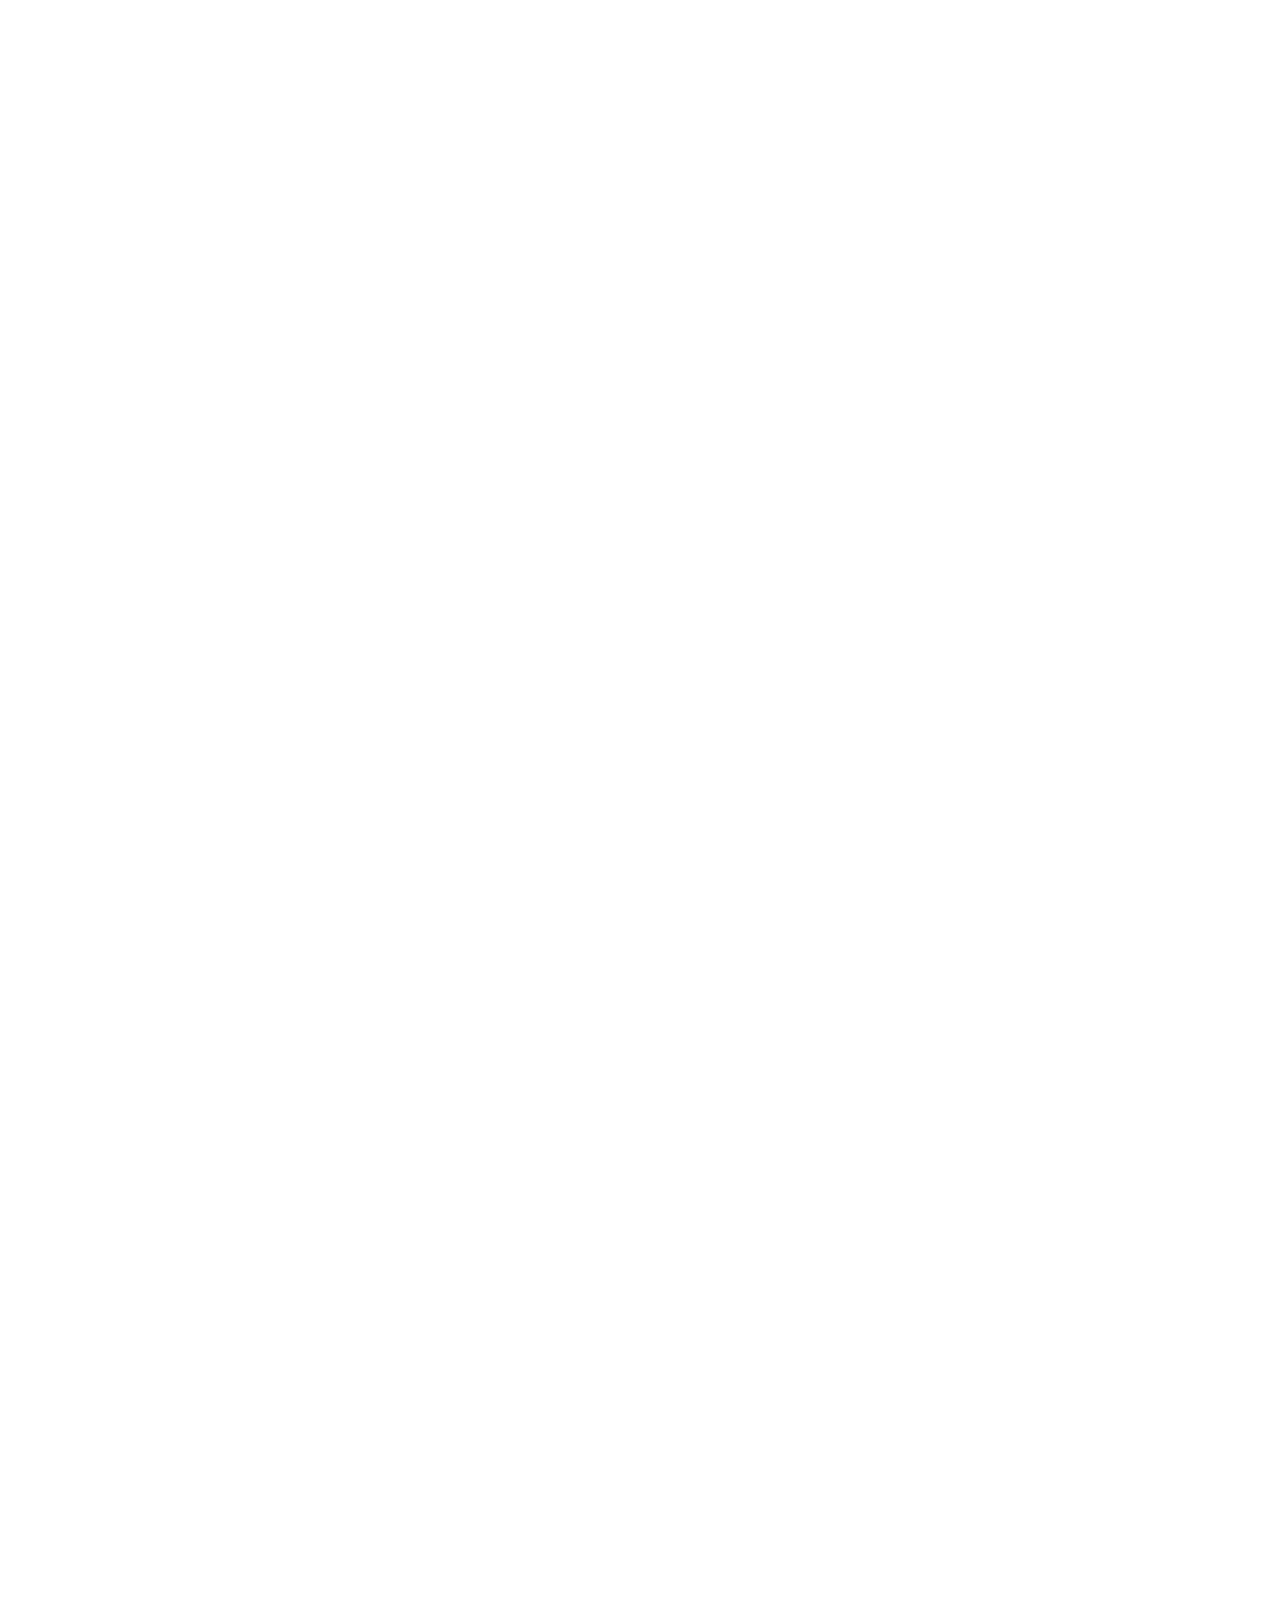
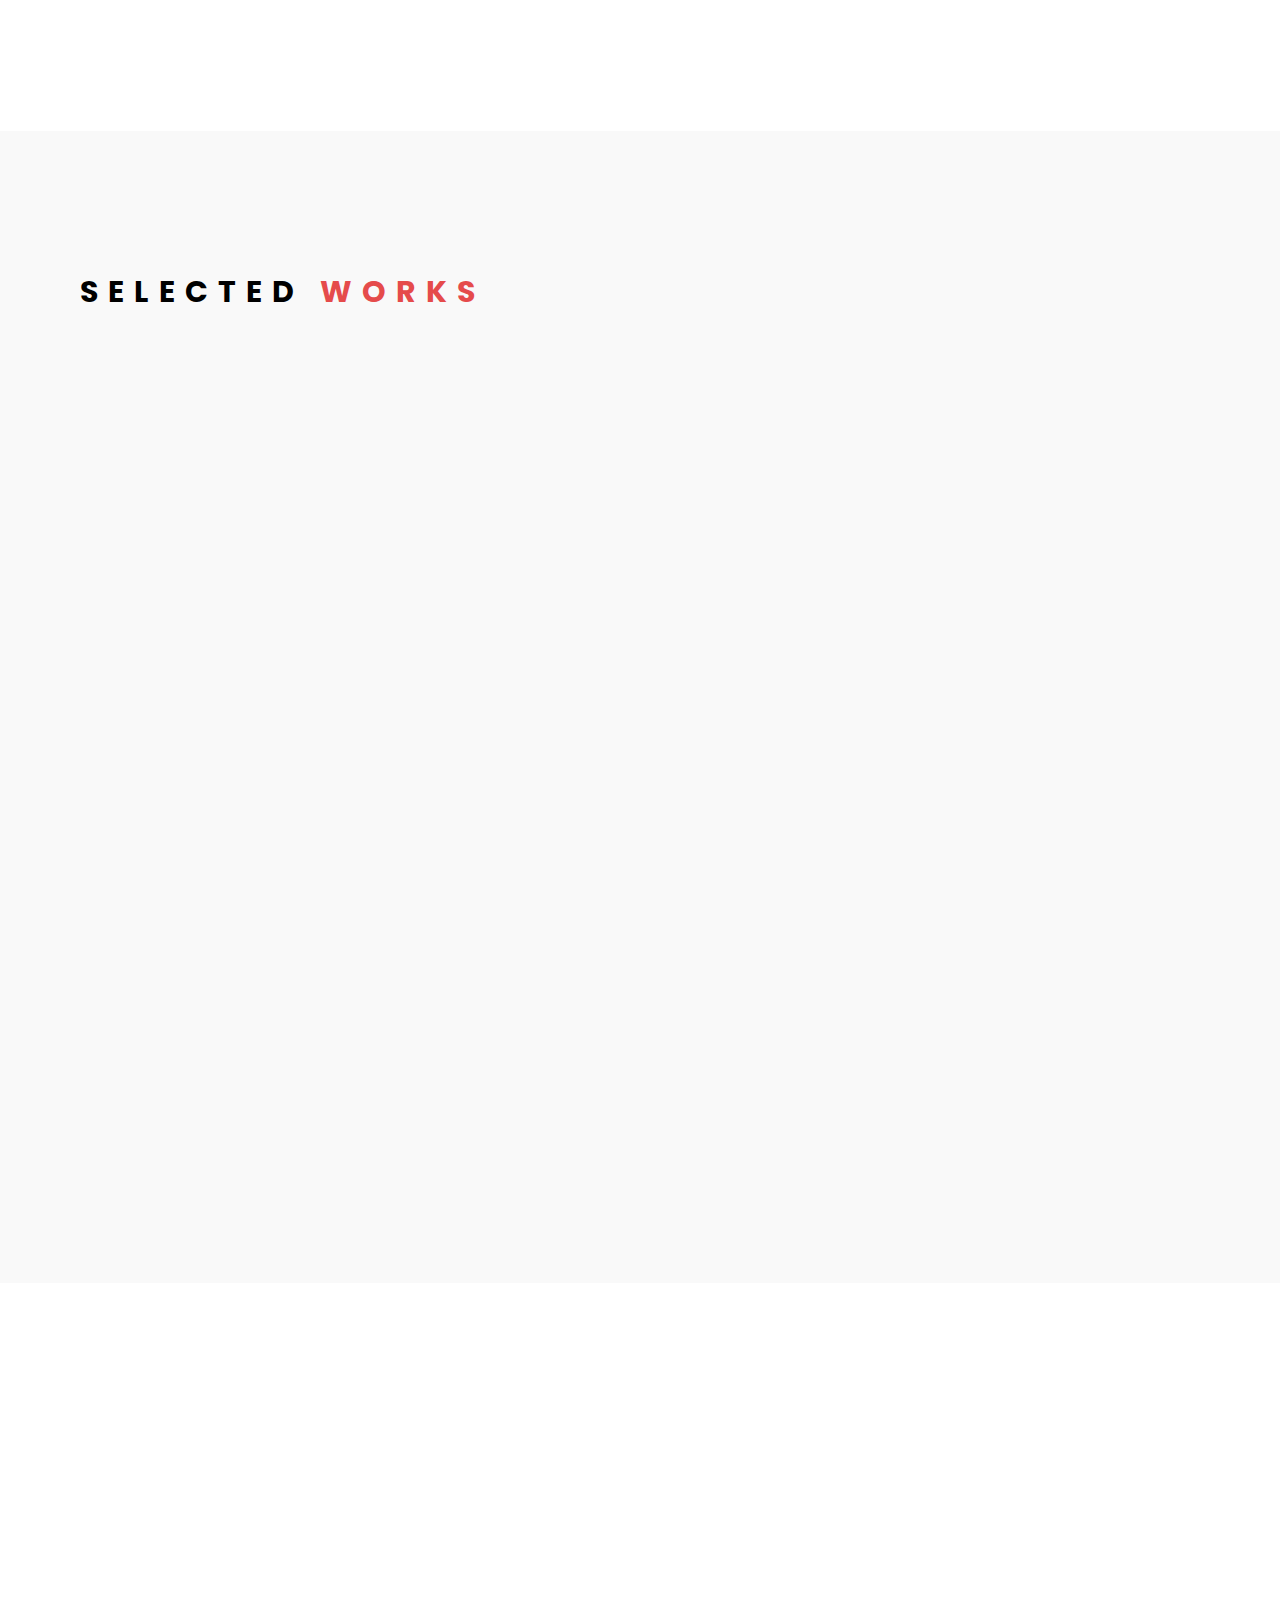
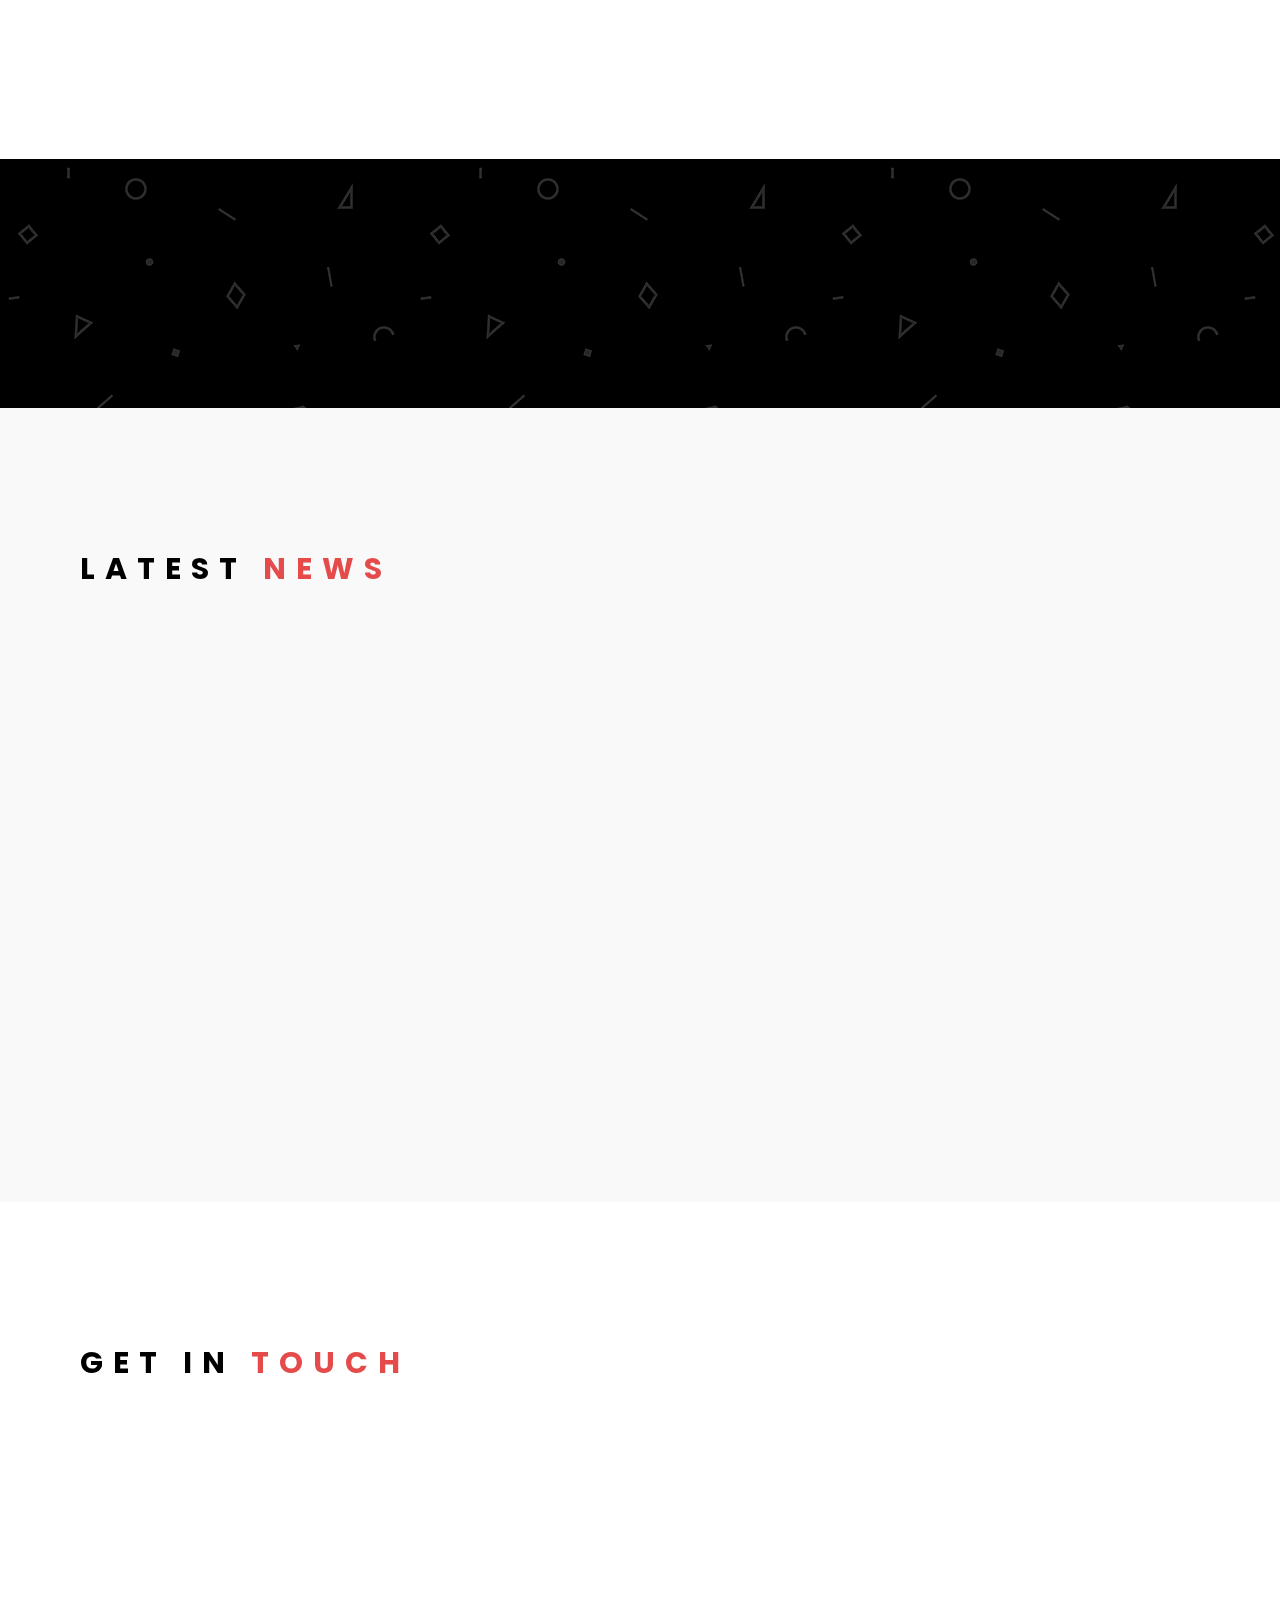
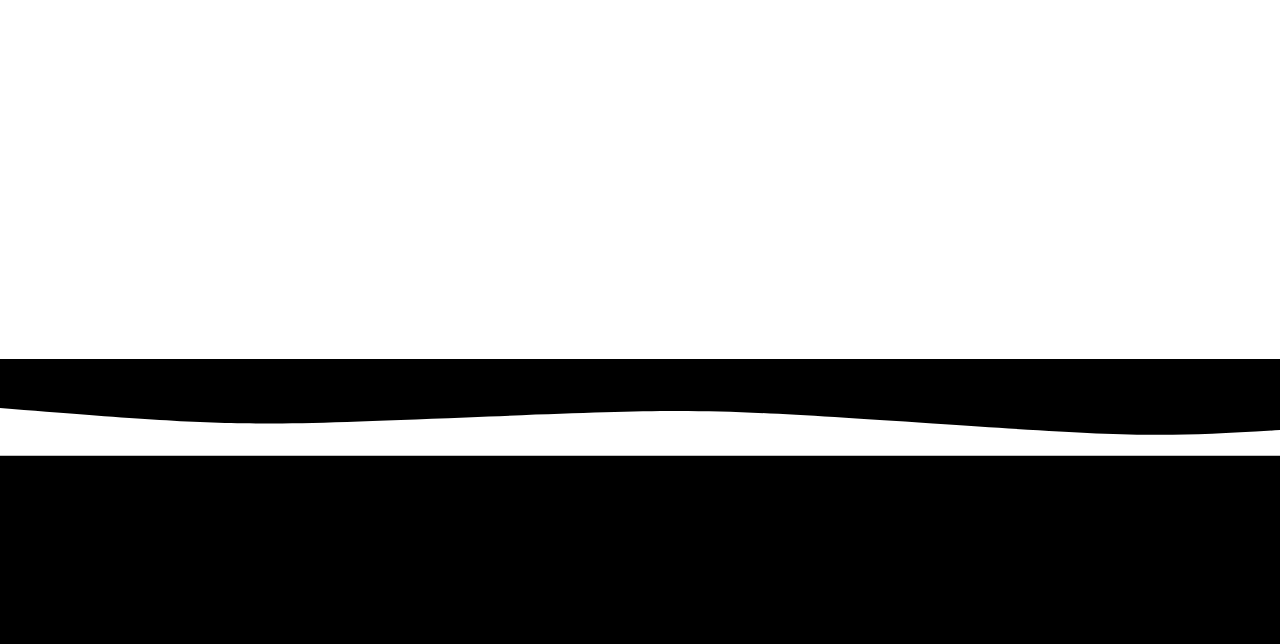
==== commit fc15cf23: "Website Change" ====
--- a/index.html
+++ b/index.html
@@ -1,601 +1,611 @@
 <!DOCTYPE html>
-<html>
+<!--[if lt IE 7 ]><html class="ie ie6" lang="en"> <![endif]-->
+<!--[if IE 7 ]><html class="ie ie7" lang="en"> <![endif]-->
+<!--[if IE 8 ]><html class="ie ie8" lang="en"> <![endif]-->
+<!--[if (gte IE 9)|!(IE)]><!--><html lang="en"> <!--<![endif]-->
 
 <head>
-  <!-- Basic -->
-  <meta charset="utf-8" />
-  <meta http-equiv="X-UA-Compatible" content="IE=edge" />
-  <!-- Mobile Metas -->
-  <meta name="viewport" content="width=device-width, initial-scale=1, shrink-to-fit=no" />
-  <!-- Site Metas -->
-  <link rel="icon" href="images/favicon.png" type="image/gif" />
-  <meta name="keywords" content="" />
-  <meta name="description" content="" />
-  <meta name="author" content="" />
-
-  <title>Edwy Denny</title>
-
-  <!-- bootstrap core css -->
-  <link rel="stylesheet" type="text/css" href="css/bootstrap.css" />
-  <!-- font awesome style -->
-  <link href="css/font-awesome.min.css" rel="stylesheet" />
-  <!-- Custom styles for this template -->
-  <link href="css/style.css" rel="stylesheet" />
-  <!-- responsive style -->
-  <link href="css/responsive.css" rel="stylesheet" />
+
+<meta http-equiv="Content-Type" content="text/html; charset=utf-8" />
+
+<link rel="icon" type="image/png" href="img/favicon.png" />
+
+<meta name="description" content="Name of your web site">
+<meta name="author" content="Marketify">
+
+<meta name="viewport" content="width=device-width, initial-scale=1, maximum-scale=1">
+
+<title>Grax | Home</title>
+
+<!-- STYLES -->
+<link href="https://fonts.googleapis.com/css2?family=Mulish:ital,wght@0,200;0,300;0,400;0,500;0,600;0,700;0,800;0,900;1,200;1,300;1,400;1,500;1,600;1,700;1,800;1,900&family=Poppins:ital,wght@0,300;0,400;0,500;0,600;0,700;0,800;0,900;1,300;1,400;1,500;1,600;1,700;1,800;1,900&display=swap" rel="stylesheet">
+
+
+<link rel="stylesheet" type="text/css" href="css/plugins.css" />
+<link rel="stylesheet" type="text/css" href="css/colors.css" />
+<link rel="stylesheet" type="text/css" href="css/darkMode.css" />
+<link rel="stylesheet" type="text/css" href="css/style.css" />
+<!--[if lt IE 9]> <script type="text/javascript" src="js/modernizr.custom.js"></script> <![endif]-->
+<!-- /STYLES -->
 
 </head>
 
-<body>
-
-  <!-- header section starts -->
-  <header class="header_section">
-    <div class="container-fluid">
-      <nav class="navbar navbar-expand-lg custom_nav-container">
-        <a class="navbar-brand" href="index.html">
-          <span>
-            EdwyDenny Studios
-          </span>
-        </a>
-        <div class="" id="">
-
-          <div class="custom_menu-btn">
-            <button onclick="openNav()">
-              <span class="s-1"> </span>
-              <span class="s-2"> </span>
-              <span class="s-3"> </span>
-            </button>
-            <div id="myNav" class="overlay">
-              <div class="overlay-content">
-                <a href="index.html">Home</a>
-                <a href="about.html">About</a>
-                <a href="shop.html">Shop</a>
-                <a href="blog.html">Blog</a>
-              </div>
+<body> <!-- FOR DARK MODE: Add class "dark" Example: <body class="dark"> -->
+	
+	<!-- PRELOADER -->
+	<div id="preloader">
+		<div class="loader_line"></div>
+	</div>
+	<!-- /PRELOADER -->
+	
+<!-- WRAPPER ALL -->
+<div class="grax_tm_all_wrap" data-magic-cursor="" data-color="crimson">
+
+	<!-- MAGIC CURSOR VALUES: "", hide -->
+	<!-- COLOR VALUES: blue, green, brown, pink, orange, black, white, purple, sky, cadetBlue, crimson, olive, red -->
+	
+	<!-- SETTINGS -->
+	<div class="grax_tm_settings">
+		<div class="icon">
+			<img class="svg" src="img/svg/setting.svg" alt="" />
+			<a class="link" href="#"></a>
+		</div>
+		<div class="wrapper">
+			<ul class="direction">
+				<li><a class="active light" href="#"><img class="svg" src="img/svg/weather.svg" alt=" /"></a></li>
+				<li><a class="dark" href="#"><img class="svg" src="img/svg/islam.svg" alt=" /"></a></li>
+			</ul>
+			<span class="title">Unlimited Colors</span>
+			<ul class="colors">
+				<li><a class="blue" href="#"></a></li>
+				<li><a class="green" href="#"></a></li>
+				<li><a class="brown" href="#"></a></li>
+				<li><a class="pink" href="#"></a></li>
+				<li><a class="orange" href="#"></a></li>
+				<li class="bl"><a class="black" href="#"></a></li>
+				<li class="wh"><a class="white" href="#"></a></li>
+				<li><a class="purple" href="#"></a></li>
+				<li><a class="sky" href="#"></a></li>
+				<li><a class="cadetBlue" href="#"></a></li>
+				<li><a class="crimson" href="#"></a></li>
+				<li><a class="olive" href="#"></a></li>
+				<li><a class="red" href="#"></a></li>
+			</ul>
+			<span class="title">Magic Cursor</span>
+			<ul class="cursor">
+				<li><a class="showme show" href="#"></a></li>
+				<li><a class="hide" href="#"><img class="svg" src="img/svg/arrow.svg" alt="" /></a></li>
+			</ul>
+		</div>
+	</div>
+	<!-- /SETTINGS -->
+	
+	<!-- MODALBOX NEWS -->
+	<div class="grax_tm_modalbox_news">
+		<div class="box_inner">
+			<div class="close">
+				<a href="#"><img class="svg" src="img/svg/cancel.svg" alt="" /></a>
+			</div>
+			<div class="description_wrap scrollable">
+			</div>
+		</div>
+	</div>
+	<!-- /MODALBOX NEWS -->
+	
+	<!-- TOPBAR -->
+	<div class="grax_tm_topbar">
+		<div class="container">
+			<div class="topbar_inner">
+				<div class="logo">
+					<a class="dark" href="#"><img src="img/logo/dark.png" alt="" /></a> 
+					<a class="light" href="#"><img src="img/logo/logo.png" alt="" /></a>  
+				</div>
+				<div class="menu">
+					<ul class="anchor_nav">
+						<li class="current"><a href="#home">Home</a></li>
+						<li><a href="#about">About</a></li>
+						<li><a href="#portfolio">Portfolio</a></li>
+						<li><a href="#news">News</a></li>
+						<li><a href="#contact">Contact</a></li>
+					</ul>
+				</div>
+			</div>
+		</div>
+	</div>
+	<!-- /TOPBAR -->
+	
+	<!-- MOBILE MENU -->
+	<div class="grax_tm_mobile_menu">
+		<div class="topbar_inner">
+			<div class="container bigger">
+				<div class="topbar_in">
+					<div class="logo">
+						<a href="#"><img src="img/logo/dark.png" alt="" /></a>
+					</div>
+					<div class="my_trigger">
+						<div class="hamburger hamburger--collapse-r">
+							<div class="hamburger-box">
+								<div class="hamburger-inner"></div>
+							</div>
+						</div>
+					</div>
+				</div>
+			</div>
+		</div>
+		<div class="dropdown">
+			<div class="container">
+				<div class="dropdown_inner">
+					<ul class="anchor_nav">
+						<li><a href="#home">Home</a></li>
+						<li><a href="#about">About</a></li>
+						<li><a href="#portfolio">Portfolio</a></li>
+						<li><a href="#news">News</a></li>
+						<li><a href="#contact">Contact</a></li>
+					</ul>
+				</div>
+			</div>
+		</div>
+	</div>
+	<!-- /MOBILE MENU -->
+	
+	<!-- HERO -->
+	<div class="grax_tm_hero" id="home">
+		<div class="bg">
+			<div class="image" data-img-url="img/slider/2.jpg"></div>
+			<div class="overlay"></div>
+		</div>
+		<div class="content">
+			<div class="container">
+				<div class="details" data-animation="toTop"> <!-- Animation Values: toTop, toRight, scale, rotate -->
+					<h3 class="fn_animation name">Alan Walker</h3>
+					<span class="fn_animation job">Web &amp; Mobile App Developer</span>
+				</div>
+				<div class="grax_tm_down" data-skin="light">
+					<div class="line_wrapper">
+						<div class="line"></div>
+					</div>
+				</div>
+			</div>
+		</div>
+	</div>
+	<!-- /HERO -->
+	
+	<!-- ABOUT -->
+	<div class="grax_tm_section" id="about">
+		<div class="grax_tm_about">
+			<div class="container">
+				<div class="about_inner">
+					<div class="left wow fadeInLeft" data-wow-duration="1.5s">
+						<div class="image parallax" data-relative-input="true">
+							<img src="img/placeholders/3-4.jpg" alt="" />
+							<div class="main layer" data-img-url="img/about/1.jpg" data-depth="0.04"></div>
+						</div>
+					</div>
+					<div class="right wow fadeInLeft" data-wow-duration="1.5s" data-wow-delay=".2s">
+						<div class="grax_tm_title_holder">
+							<h3>About <span>Me</span></h3>
+						</div>
+						<div class="text">
+							<p>Hello! I'm Alan Walker. I'm a web developer, and I'm very passionate and dedicated to my work. With 20 years experience as a professional web developer, I have acquired the skills and knowledge necessary to make your project a success. I enjoy every step of the design process, from discussion and collaboration.</p>
+						</div>
+						<div class="list">
+							<ul>
+								<li>
+									<div class="list_inner">
+										<img class="svg" src="img/svg/checked.svg" alt="" />
+										<span>Web Development</span>
+									</div>
+								</li>
+								<li>
+									<div class="list_inner">
+										<img class="svg" src="img/svg/checked.svg" alt="" />
+										<span>Search Engine Optimization</span>
+									</div>
+								</li>
+								<li>
+									<div class="list_inner">
+										<img class="svg" src="img/svg/checked.svg" alt="" />
+										<span>Social Media Marketing</span>
+									</div>
+								</li>
+								<li>
+									<div class="list_inner">
+										<img class="svg" src="img/svg/checked.svg" alt="" />
+										<span>Content Generation</span>
+									</div>
+								</li>
+							</ul>
+						</div>
+						<div class="grax_tm_button">
+							<a href="img/resume/resume.jpg" download>Download CV</a>
+						</div>
+					</div>
+				</div>
+			</div>
+		</div>
+	</div>
+	<!-- /ABOUT -->
+	
+	<!-- PORTFOLIO -->
+	<div class="grax_tm_section" id="portfolio">
+		<div class="grax_tm_portfolio">
+			<div class="container">
+				<div class="grax_tm_title_holder">
+					<h3>Selected <span>Works</span></h3>
+				</div>
+				<div class="portfolio_list">
+					<ul class="gallery_zoom my_waypoint">
+						<li class="wow fadeInLeft" data-wow-duration="1.5s">
+							<div class="list_inner">
+								<div class="image">
+									<img src="img/placeholders/1-1.jpg" alt="" />
+									<div class="main" data-img-url="img/portfolio/1.jpg"></div>
+								</div>
+								<div class="overlay"></div>
+								<div class="details">
+									<span>Video</span>
+									<h3>Sweet Fruit</h3>
+								</div>
+								<a class="grax_tm_full_link popup-youtube" href="https://www.youtube.com/watch?v=ICr_bOuM9Zo"></a>
+							</div>
+						</li>
+						<li class="wow fadeInLeft" data-wow-duration="1.5s" data-wow-delay=".2s">
+							<div class="list_inner">
+								<div class="image">
+									<img src="img/placeholders/1-1.jpg" alt="" />
+									<div class="main" data-img-url="img/portfolio/2.jpg"></div>
+								</div>
+								<div class="overlay"></div>
+								<div class="details">
+									<span>Branding</span>
+									<h3>Good Present</h3>
+								</div>
+								<a class="grax_tm_full_link zoom" href="img/portfolio/2.jpg"></a>
+							</div>
+						</li>
+						<li class="wow fadeInLeft" data-wow-duration="1.5s" data-wow-delay=".4s">
+							<div class="list_inner">
+								<div class="image">
+									<img src="img/placeholders/1-1.jpg" alt="" />
+									<div class="main" data-img-url="img/portfolio/3.jpg"></div>
+								</div>
+								<div class="overlay"></div>
+								<div class="details">
+									<span>Design</span>
+									<h3>Ice Cream</h3>
+								</div>
+								<a class="grax_tm_full_link zoom" href="img/portfolio/3.jpg"></a>
+							</div>
+						</li>
+						<li class="wow fadeInLeft" data-wow-duration="1.5s">
+							<div class="list_inner">
+								<div class="image">
+									<img src="img/placeholders/1-1.jpg" alt="" />
+									<div class="main" data-img-url="img/portfolio/4.jpg"></div>
+								</div>
+								<div class="overlay"></div>
+								<div class="details">
+									<span>Video</span>
+									<h3>Black Coffee</h3>
+								</div>
+								<a class="grax_tm_full_link popup-youtube" href="https://www.youtube.com/watch?v=ICr_bOuM9Zo"></a>
+							</div>
+						</li>
+						<li class="wow fadeInLeft" data-wow-duration="1.5s" data-wow-delay=".2s">
+							<div class="list_inner">
+								<div class="image">
+									<img src="img/placeholders/1-1.jpg" alt="" />
+									<div class="main" data-img-url="img/portfolio/5.jpg"></div>
+								</div>
+								<div class="overlay"></div>
+								<div class="details">
+									<span>Branding</span>
+									<h3>Blue Lemon</h3>
+								</div>
+								<a class="grax_tm_full_link zoom" href="img/portfolio/5.jpg"></a>
+							</div>
+						</li>
+						<li class="wow fadeInLeft" data-wow-duration="1.5s" data-wow-delay=".4s">
+							<div class="list_inner">
+								<div class="image">
+									<img src="img/placeholders/1-1.jpg" alt="" />
+									<div class="main" data-img-url="img/portfolio/7.jpg"></div>
+								</div>
+								<div class="overlay"></div>
+								<div class="details">
+									<span>Design</span>
+									<h3>Delicious Cherry</h3>
+								</div>
+								<a class="grax_tm_full_link zoom" href="img/portfolio/7.jpg"></a>
+							</div>
+						</li>
+					</ul>
+				</div>
+			</div>
+		</div>
+	</div>
+	<!-- /PORTFOLIO -->
+	
+	<!-- PROGRESS -->
+	<div class="grax_tm_progress_part">
+		<div class="container">
+			<div class="part_inner">
+				<div class="left wow fadeInLeft" data-wow-duration="1.5s">
+					<h3>I have high skills in developing and programming</h3>
+					<p>I was doing everything in my power to provide me with all the experiences to provide cost-effective and high quality products to satisfy my customers all over the world</p>
+				</div>
+				<div class="right wow fadeInLeft" data-wow-duration="1.5s" data-wow-delay=".2s">
+					<div class="kioto_progress">
+						<div class="progress_inner" data-value="95">
+							<span><span class="label">Web Development</span><span class="number">95%</span></span>
+							<div class="background"><div class="bar"><div class="bar_in"></div></div></div>
+						</div>
+						<div class="progress_inner" data-value="80" >
+							<span><span class="label">Brand Identity</span><span class="number">80%</span></span>
+							<div class="background"><div class="bar"><div class="bar_in"></div></div></div>
+						</div>
+						<div class="progress_inner" data-value="90">
+							<span><span class="label">Logo Design</span><span class="number">90%</span></span>
+							<div class="background"><div class="bar"><div class="bar_in"></div></div></div>
+						</div>
+					</div>
+				</div>
+			</div>
+		</div>
+	</div>
+	<!-- /PROGRESS -->
+	
+	<!-- TALK -->
+	<div class="grax_tm_section">
+		<div class="grax_tm_talk">
+			<div class="container">
+				<div class="talk_inner">
+					<div class="text wow fadeInLeft" data-wow-duration="1.5s">
+						<h3><span>I'm available for freelance work</span></h3>
+					</div>
+					<div class="button wow fadeInLeft anchor" data-wow-duration="1.5s" data-wow-delay=".2s">
+						<a href="#contact">Contact Me</a>
+					</div>
+				</div>
+			</div>	
+		</div>
+	</div>
+	<!-- /TALK -->
+	
+	<!-- NEWS -->
+	<div class="grax_tm_section" id="news">
+		<div class="grax_tm_news">
+			<div class="container">
+				<div class="grax_tm_title_holder">
+					<h3>Latest <span>News</span></h3>
+				</div>
+				<div class="news_list">
+					<ul>
+						<li class="wow fadeInLeft" data-wow-duration="1.5s">
+							<div class="list_inner">
+								<div class="image">
+									<img src="img/placeholders/4-3.jpg" alt="" />
+									<div class="main" data-img-url="img/news/1.jpg"></div>
+									<a class="grax_tm_full_link" href="#"></a>
+								</div>
+								<div class="details">
+									<h3 class="title"><a href="#">Developers watch out for these burnout symptoms</a></h3>
+									<p class="date">By <a href="#">Alex Watson</a> <span>01 January 2022</span></p>
+								</div>
+								<div class="description">
+									<p>As Vintage decided to have a closer look into fast-paced New York web design realm in person, we get to acquaint with most diverse and exceptionally captivating personalities. As Vintage decided to have a closer look into fast-paced New York web design realm in person, we get to acquaint with most diverse and exceptionally captivating personalities. As Vintage decided to have a closer look into fast-paced New York web design realm in person, we get to acquaint with most diverse and exceptionally captivating personalities.</p>
+									<blockquote>As Vintage decided to have a closer look into fast-paced New York web design realm in person. As Vintage decided to have a closer look into fast-paced New York web design realm in person, we get to acquaint with most diverse and exceptionally captivating personalities. As Vintage decided to have a closer look into fast-paced New York web design realm in person, we get to acquaint with most diverse and exceptionally captivating personalities.</blockquote>
+									<p>As Vintage decided to have a closer look into fast-paced New York web design realm in person, we get to acquaint with most diverse and exceptionally captivating personalities. We encounter professionals with careers to covet and lives to write books about. As Vintage decided to have a closer look into fast-paced New York web design realm in person, we get to acquaint with most diverse and exceptionally captivating personalities. As Vintage decided to have a closer look into fast-paced New York web design realm in person, we get to acquaint with most diverse and exceptionally captivating personalities. As Vintage decided to have a closer look into fast-paced New York web design realm in person, we get to acquaint with most diverse and exceptionally captivating personalities.</p>
+									<div class="share">
+										<span>Share:</span>
+										<ul class="social">
+											<li><a href="#"><img class="svg" src="img/svg/social/facebook.svg" alt="" ></a></li>
+											<li><a href="#"><img class="svg" src="img/svg/social/twitter.svg" alt="" ></a></li>
+											<li><a href="#"><img class="svg" src="img/svg/social/behance.svg" alt="" ></a></li>
+											<li><a href="#"><img class="svg" src="img/svg/social/dribbble.svg" alt="" ></a></li>
+										</ul>
+									</div>
+								</div>
+							</div>
+						</li>
+						<li class="wow fadeInLeft" data-wow-duration="1.5s" data-wow-delay=".2s">
+							<div class="list_inner">
+								<div class="image">
+									<img src="img/placeholders/4-3.jpg" alt="" />
+									<div class="main" data-img-url="img/news/2.jpg"></div>
+									<a class="grax_tm_full_link" href="#"></a>
+								</div>
+								<div class="details">
+									<h3 class="title"><a href="#">How to be appreciated for your hard work as a developer</a></h3>
+									<p class="date">By <a href="#">Brook Kennedy</a> <span>22 December 2021</span></p>
+								</div>
+								<div class="description">
+									<p>As Vintage decided to have a closer look into fast-paced New York web design realm in person, we get to acquaint with most diverse and exceptionally captivating personalities. As Vintage decided to have a closer look into fast-paced New York web design realm in person, we get to acquaint with most diverse and exceptionally captivating personalities. As Vintage decided to have a closer look into fast-paced New York web design realm in person, we get to acquaint with most diverse and exceptionally captivating personalities.</p>
+									<blockquote>As Vintage decided to have a closer look into fast-paced New York web design realm in person. As Vintage decided to have a closer look into fast-paced New York web design realm in person, we get to acquaint with most diverse and exceptionally captivating personalities. As Vintage decided to have a closer look into fast-paced New York web design realm in person, we get to acquaint with most diverse and exceptionally captivating personalities.</blockquote>
+									<p>As Vintage decided to have a closer look into fast-paced New York web design realm in person, we get to acquaint with most diverse and exceptionally captivating personalities. We encounter professionals with careers to covet and lives to write books about. As Vintage decided to have a closer look into fast-paced New York web design realm in person, we get to acquaint with most diverse and exceptionally captivating personalities. As Vintage decided to have a closer look into fast-paced New York web design realm in person, we get to acquaint with most diverse and exceptionally captivating personalities. As Vintage decided to have a closer look into fast-paced New York web design realm in person, we get to acquaint with most diverse and exceptionally captivating personalities.</p>
+									<div class="share">
+										<span>Share:</span>
+										<ul class="social">
+											<li><a href="#"><img class="svg" src="img/svg/social/facebook.svg" alt="" ></a></li>
+											<li><a href="#"><img class="svg" src="img/svg/social/twitter.svg" alt="" ></a></li>
+											<li><a href="#"><img class="svg" src="img/svg/social/behance.svg" alt="" ></a></li>
+											<li><a href="#"><img class="svg" src="img/svg/social/dribbble.svg" alt="" ></a></li>
+										</ul>
+									</div>
+								</div>
+							</div>
+						</li>
+						<li class="wow fadeInLeft" data-wow-duration="1.5s" data-wow-delay=".4s">
+							<div class="list_inner">
+								<div class="image">
+									<img src="img/placeholders/4-3.jpg" alt="" />
+									<div class="main" data-img-url="img/news/3.jpg"></div>
+									<a class="grax_tm_full_link" href="#"></a>
+								</div>
+								<div class="details">
+									<h3 class="title"><a href="#">How designers and developers can collaborate better</a></h3>
+									<p class="date">By <a href="#">Paola Atkins</a> <span>05 December 2021</span></p>
+								</div>
+								<div class="description">
+									<p>As Vintage decided to have a closer look into fast-paced New York web design realm in person, we get to acquaint with most diverse and exceptionally captivating personalities. As Vintage decided to have a closer look into fast-paced New York web design realm in person, we get to acquaint with most diverse and exceptionally captivating personalities. As Vintage decided to have a closer look into fast-paced New York web design realm in person, we get to acquaint with most diverse and exceptionally captivating personalities.</p>
+									<blockquote>As Vintage decided to have a closer look into fast-paced New York web design realm in person. As Vintage decided to have a closer look into fast-paced New York web design realm in person, we get to acquaint with most diverse and exceptionally captivating personalities. As Vintage decided to have a closer look into fast-paced New York web design realm in person, we get to acquaint with most diverse and exceptionally captivating personalities.</blockquote>
+									<p>As Vintage decided to have a closer look into fast-paced New York web design realm in person, we get to acquaint with most diverse and exceptionally captivating personalities. We encounter professionals with careers to covet and lives to write books about. As Vintage decided to have a closer look into fast-paced New York web design realm in person, we get to acquaint with most diverse and exceptionally captivating personalities. As Vintage decided to have a closer look into fast-paced New York web design realm in person, we get to acquaint with most diverse and exceptionally captivating personalities. As Vintage decided to have a closer look into fast-paced New York web design realm in person, we get to acquaint with most diverse and exceptionally captivating personalities.</p>
+									<div class="share">
+										<span>Share:</span>
+										<ul class="social">
+											<li><a href="#"><img class="svg" src="img/svg/social/facebook.svg" alt="" ></a></li>
+											<li><a href="#"><img class="svg" src="img/svg/social/twitter.svg" alt="" ></a></li>
+											<li><a href="#"><img class="svg" src="img/svg/social/behance.svg" alt="" ></a></li>
+											<li><a href="#"><img class="svg" src="img/svg/social/dribbble.svg" alt="" ></a></li>
+										</ul>
+									</div>
+								</div>
+							</div>
+						</li>
+					</ul>
+				</div>
+			</div>
+		</div>
+	</div>
+	<!-- /NEWS -->
+	
+	<!-- CONTACT -->
+	<div class="grax_tm_contact" id="contact">
+		<div class="container">
+			<div class="grax_tm_title_holder">
+				<h3>Get in <span>Touch</span></h3>
+			</div>
+			<div class="contact_inner">
+				<div class="left wow fadeInLeft" data-wow-duration="1s">
+					<div class="text">
+						<p>Please fill out the form on this section to contact with me. Or call between 9:00 a.m. and 8:00 p.m. ET, Monday through Friday</p>
+					</div>
+					<div class="info_list">
+						<ul>
+							<li>
+								<div class="list_inner">
+									<img class="svg" src="img/svg/location.svg" alt="" />
+									<p><span class="first">Address:</span><span class="second">Brook 103, New York, USA</span></p>
+								</div>
+							</li>
+							<li>
+								<div class="list_inner">
+									<img class="svg" src="img/svg/email.svg" alt="" />
+									<p><span class="first">Email:</span><span class="second"><a href="#">example@gmail.com</a></span></p>
+								</div>
+							</li>
+							<li>
+								<div class="list_inner">
+									<img class="svg" src="img/svg/phone.svg" alt="" />
+									<p><span class="first">Phone:</span><span class="second"><a href="#">+77 033 442 55 57</a></span></p>
+								</div>
+							</li>
+							<li>
+								<div class="list_inner">
+									<img class="svg" src="img/svg/social/dribbble.svg" alt="" />
+									<p><span class="first">Website:</span><span class="second"><a href="#">www.myaddress.com</a></span></p>
+								</div>
+							</li>
+							<li>
+								<div class="list_inner">
+									<img class="svg" src="img/svg/social/twitter.svg" alt="" />
+									<p><span class="first">Twitter:</span><span class="second"><a href="#">@twitternickname</a></span></p>
+								</div>
+							</li>
+							<li>
+								<div class="list_inner">
+									<img class="svg" src="img/svg/social/facebook.svg" alt="" />
+									<p><span class="first">Facebook:</span><span class="second"><a href="#">@facebooknickname</a></span></p>
+								</div>
+							</li>
+						</ul>
+					</div>
+				</div>
+				<div class="right wow fadeInLeft" data-wow-duration="1s" data-wow-delay=".2s">
+					<div class="fields">
+						<form action="/" method="post" class="contact_form" id="contact_form">
+							<div class="returnmessage" data-success="Your message has been received, We will contact you soon."></div>
+							<div class="empty_notice"><span>Please Fill Required Fields</span></div>
+							<div class="first">
+								<ul>
+									<li>
+										<input id="name" type="text" placeholder="Name">
+									</li>
+									<li>
+										<input id="email" type="text" placeholder="Email">
+									</li>
+								</ul>
+							</div>
+							<div class="last">
+								<textarea id="message" placeholder="Message"></textarea>
+							</div>
+							<div class="grax_tm_button">
+								<a id="send_message" href="#">Send Message</a>
+							</div>
+
+							<!-- If you want to change mail address to yours, please open modal.php and go to line 4 -->
+
+						</form>
+					</div>
+				</div>
+			</div>
+		</div>
+	</div>
+	<!-- /CONTACT -->
+	
+	<!-- COPYRIGHT -->
+	<div class="grax_tm_section">
+		<div class="grax_tm_copyright">
+			<div class="my_wave">
+                <svg width="100%" height="100%" version="1.1" xmlns="http://www.w3.org/2000/svg">
+                    <defs></defs>
+                    <path id="wave_img" data-color="#fff" d="M 0 185.609 C 317.16666666666663 118.136 317.16666666666663 118.136 634.3333333333333 151.87 C 951.4999999999999 185.609 951.4999999999999 185.609 1268.6666666666665 116.402 C 1585.833333333333 47.195 1585.833333333333 47.195 1903 131.925 L 1903 507 L 0 507 Z" fill="#fff"></path>
+                </svg>
             </div>
-          </div>
-        </div>
-      </nav>
-    </div>
-  </header>
-  <!-- end header section -->
-
-<!-- slider section -->
-<section class="slider_section position-relative">
-  <div class="slider_bg_box">
-    <img src="images/slider-bg.jpeg" alt="Background">
-  </div>
-  <div class="slider_bg"></div>
-  <div class="container">
-    <div class="col-md-12 text-center">
-      <div class="detail-box">
-        <div class="title-container">
-          <img src="your-image-path.png" alt="Game Logo" class="img-fluid"> 
-          <h1 class="title-text">The Sling and The Stone</h1>
-        </div>
-      </div>
-    </div>
-  </div>
-</section>
-<!-- end slider section -->
-
-  <!-- shop section -->
-
-  <section class="shop_section layout_padding">
-    <div class="container">
-      <div class="heading_container heading_center">
-        <h2>
-          Latest Updates
-        </h2>
-      </div>
-      <div class="row">
-        <div class="col-sm-6 col-md-4 col-lg-3">
-          <div class="box">
-            <a href="">
-              <div class="img-box">
-                <img src="images/p1.png" alt="">
-              </div>
-              <div class="detail-box">
-                <h6>
-                  Main Character
-                </h6>
-                <h6>
-                  Hero
-                  <span>
-                    5'10"
-                  </span>
-                </h6>
-              </div>
-              <div class="new">
-                <span>
-                  New
-                </span>
-              </div>
-            </a>
-          </div>
-        </div>
-        <div class="col-sm-6 col-md-4 col-lg-3">
-          <div class="box">
-            <a href="">
-              <div class="img-box">
-                <img src="images/p2.png" alt="">
-              </div>
-              <div class="detail-box">
-                <h6>
-                  Animation
-                </h6>
-              </div>
-              <div class="new">
-                <span>
-                  New
-                </span>
-              </div>
-            </a>
-          </div>
-        </div>
-        <div class="col-sm-6 col-md-4 col-lg-3">
-          <div class="box">
-            <a href="">
-              <div class="img-box">
-                <img src="images/p3.png" alt="">
-              </div>
-              <div class="detail-box">
-                <h6>
-                  World Creation
-                </h6>
-              </div>
-              <div class="new">
-                <span>
-                  New
-                </span>
-              </div>
-            </a>
-          </div>
-        </div>
-        <div class="col-sm-6 col-md-4 col-lg-3">
-          <div class="box">
-            <a href="">
-              <div class="img-box">
-                <img src="images/p4.png" alt="">
-              </div>
-              <div class="detail-box">
-                <h6>
-                  Foliage
-                </h6>
-              </div>
-              <div class="new">
-                <span>
-                  New
-                </span>
-              </div>
-            </a>
-          </div>
-        </div>
-        <div class="col-sm-6 col-md-4 col-lg-3">
-          <div class="box">
-            <a href="">
-              <div class="img-box">
-                <img src="images/p5.png" alt="">
-              </div>
-              <div class="detail-box">
-                <h6>
-                  Textures
-                </h6>
-              </div>
-              <div class="new">
-                <span>
-                  New
-                </span>
-              </div>
-            </a>
-          </div>
-        </div>
-        <div class="col-sm-6 col-md-4 col-lg-3">
-          <div class="box">
-            <a href="">
-              <div class="img-box">
-                <img src="images/p6.png" alt="">
-              </div>
-              <div class="detail-box">
-                <h6>
-                  Weapons
-                </h6>
-              </div>
-              <div class="new">
-                <span>
-                  New
-                </span>
-              </div>
-            </a>
-          </div>
-        </div>
-        <div class="col-sm-6 col-md-4 col-lg-3">
-          <div class="box">
-            <a href="">
-              <div class="img-box">
-                <img src="images/p7.png" alt="">
-              </div>
-              <div class="detail-box">
-                <h6>
-                  VFX
-                </h6>
-              </div>
-              <div class="new">
-                <span>
-                  New
-                </span>
-              </div>
-            </a>
-          </div>
-        </div>
-        <div class="col-sm-6 col-md-4 col-lg-3">
-          <div class="box">
-            <a href="">
-              <div class="img-box">
-                <img src="images/p8.png" alt="">
-              </div>
-              <div class="detail-box">
-                <h6>
-                  Game Coding C++
-                </h6>
-              </div>
-              <div class="new">
-                <span>
-                  New
-                </span>
-              </div>
-            </a>
-          </div>
-        </div>
-      </div>
-      <div class="btn-box">
-        <a href="shop.html">
-          View All Updates
-        </a>
-      </div>
-    </div>
-  </section>
-
-  <!-- end shop section -->
-
-  <!-- about section -->
-
-  <section class="about_section  ">
-    <div class="container">
-      <div class="row">
-        <div class="col-md-6">
-          <div class="img-box">
-            <img src="images/about-img.jpg" alt="">
-          </div>
-        </div>
-        <div class="col-md-6">
-          <div class="detail-box">
-            <div class="heading_container">
-              <h2>
-                About Us
-              </h2>
-            </div>
-            <p>
-              We are Edwy and Denny, also known as Suryanmon and Sujanmon, a dynamic duo passionate about game development. Currently, we are creating a game from scratch, handling both the artistic elements and the technical coding. 
-              As a small team of just two, we are dedicated to the modeling stage of our project, meticulously crafting each aspect to bring our vision to life.
-            </p>
-            <a href="about.html">
-              Read More
-            </a>
-          </div>
-        </div>
-      </div>
-    </div>
-  </section>
-
-  <!-- end about section -->
-
-  <!-- offer section -->
-
-  <section class="offer_section layout_padding">
-    <div class="container-fluid">
-      <div class="row">
-        <div class="col-md-7 px-0">
-          <div class="box offer-box1">
-            <img src="images/o1.jpg" alt="">
-            <div class="detail-box">
-              <h2>
-                Unavailable
-              </h2>
-              <a href="shop.html">
-                Shop Now
-              </a>
-            </div>
-          </div>
-        </div>
-        <div class="col-md-5 px-0">
-          <div class="box offer-box2">
-            <img src="images/o2.jpg" alt="">
-            <div class="detail-box">
-              <h2>
-                Unavailable
-              </h2>
-              <a href="shop.html">
-                Shop Now
-              </a>
-            </div>
-          </div>
-          <div class="box offer-box3">
-            <img src="images/o3.png" alt="">
-            <div class="detail-box">
-              <h2>
-                Unavailable
-              </h2>
-              <a href="shop.html">
-                Shop Now
-              </a>
-            </div>
-          </div>
-        </div>
-      </div>
-    </div>
-  </section>
-
-  <!-- end offer section -->
-
-  <!-- blog section -->
-
-  <section class="blog_section ">
-    <div class="container">
-      <div class="heading_container">
-        <h2>
-          Latest From Blog
-        </h2>
-      </div>
-      <div class="row">
-        <div class="col-md-6">
-          <div class="box">
-            <div class="img-box">
-              <img src="images/b1.jpg" alt="">
-              <h4 class="blog_date">
-                14 <br>
-                July
-              </h4>
-            </div>
-            <div class="detail-box">
-              <h5>
-                Meet our cute little dog from One piece
-              </h5>
-              <p>
-                This doggie acts like coward but he is more like a thief
-              </p>
-              <a href="blog.html">
-                Read More
-              </a>
-            </div>
-          </div>
-        </div>
-        <div class="col-md-6">
-          <div class="box">
-            <div class="img-box">
-              <img src="images/b2.jpg" alt="">
-              <h4 class="blog_date">
-                15 <br>
-                July
-              </h4>
-            </div>
-            <div class="detail-box">
-              <h5>
-                Meet our dangerous spy dog
-              </h5>
-              <p>
-                This doggie acts like thief but he is more like a coward
-              </p>
-              <a href="about.html">
-                Read More
-              </a>
-            </div>
-          </div>
-        </div>
-      </div>
-    </div>
-  </section>
-
-  <!-- end blog section -->
-
-  <!-- client section -->
-
-  <section class="client_section layout_padding">
-    <div class="container">
-      <div class="heading_container">
-        <h2>
-          Testimonial
-        </h2>
-      </div>
-      <div id="carouselExample2Controls" class="carousel slide" data-ride="carousel">
-        <div class="carousel-inner">
-          <div class="carousel-item active">
-            <div class="row">
-              <div class="col-md-11 col-lg-10 mx-auto">
-                <div class="box">
-                  <div class="img-box">
-                    <img src="images/client.jpg" alt="" />
-                  </div>
-                  <div class="detail-box">
-                    <div class="name">
-                      <h6>
-                        Chris Jones
-                      </h6>
-                    </div>
-                    <p>
-                      I'm waiting for the release of this Unknown game
-                    </p>
-                    <i class="fa fa-quote-left" aria-hidden="true"></i>
-                  </div>
-                </div>
-              </div>
-            </div>
-          </div>
-          <div class="carousel-item">
-            <div class="row">
-              <div class="col-md-11 col-lg-10 mx-auto">
-                <div class="box">
-                  <div class="img-box">
-                    <img src="images/client.jpg" alt="" />
-                  </div>
-                  <div class="detail-box">
-                    <div class="name">
-                      <h6>
-                        Chris Jones
-                      </h6>
-                    </div>
-                    <p>
-                      I'm waiting for the release of this Unknown game
-                    </p>
-                    <i class="fa fa-quote-left" aria-hidden="true"></i>
-                  </div>
-                </div>
-              </div>
-            </div>
-          </div>
-          <div class="carousel-item">
-            <div class="row">
-              <div class="col-md-11 col-lg-10 mx-auto">
-                <div class="box">
-                  <div class="img-box">
-                    <img src="images/client.jpg" alt="" />
-                  </div>
-                  <div class="detail-box">
-                    <div class="name">
-                      <h6>
-                        Chris Jones
-                      </h6>
-                    </div>
-                    <p>
-                      I'm waiting for the release of this Unknown game
-                    </p>
-                    <i class="fa fa-quote-left" aria-hidden="true"></i>
-                  </div>
-                </div>
-              </div>
-            </div>
-          </div>
-        </div>
-        <div class="carousel_btn-container">
-          <a class="carousel-control-prev" href="#carouselExample2Controls" role="button" data-slide="prev">
-            <i class="fa fa-long-arrow-left" aria-hidden="true"></i>
-            <span class="sr-only">Previous</span>
-          </a>
-          <a class="carousel-control-next" href="#carouselExample2Controls" role="button" data-slide="next">
-            <i class="fa fa-long-arrow-right" aria-hidden="true"></i>
-            <span class="sr-only">Next</span>
-          </a>
-        </div>
-      </div>
-    </div>
-  </section>
-
-  <!-- end client section -->
-
-  <!-- info section -->
-  <section class="info_section layout_padding2">
-    <div class="container">
-      <div class="row info_form_social_row">
-        <div class="col-md-8 col-lg-9">
-          <div class="info_form">
-            <form action="">
-              <input type="email" placeholder="Enter your email">
-              <button>
-                <i class="fa fa-arrow-right" aria-hidden="true"></i>
-              </button>
-            </form>
-          </div>
-        </div>
-        <div class="col-md-4 col-lg-3">
-
-          <div class="social_box">
-            <a href="">
-              <i class="fa fa-facebook" aria-hidden="true"></i>
-            </a>
-            <a href="">
-              <i class="fa fa-twitter" aria-hidden="true"></i>
-            </a>
-            <a href="">
-              <i class="fa fa-linkedin" aria-hidden="true"></i>
-            </a>
-          </div>
-        </div>
-      </div>
-      <div class="row info_main_row">
-        <div class="col-md-6 col-lg-3">
-          <div class="info_links">
-            <h4>
-              Menu
-            </h4>
-            <div class="info_links_menu">
-              <a href="index.html">Home</a>
-              <a href="about.html">About</a>
-              <a href="shop.html">Shop</a>
-              <a href="blog.html">Blog</a>
-            </div>
-          </div>
-        </div>
-        <div class="col-md-6 col-lg-3">
-          <div class="info_detail">
-            <h4>
-              About Us
-            </h4>
-            <p class="mb-0">
-              A dynamic duo passionate about game development. As a small team of just two, we are dedicated to the modeling stage of our project, meticulously crafting each aspect to bring our vision to life.
-            </p>
-          </div>
-        </div>
-        <div class="col-md-6 col-lg-3">
-          <h4>
-            Contact Us
-          </h4>
-          <div class="info_contact">
-            <a href="">
-              <i class="fa fa-map-marker" aria-hidden="true"></i>
-              <span>
-                Location - India
-              </span>
-            </a>
-            <a href="">
-              <i class="fa fa-phone" aria-hidden="true"></i>
-              <span>
-                Call +Don't call us now
-              </span>
-            </a>
-            <a href="">
-              <i class="fa fa-envelope"></i>
-              <span>
-                sales@edwydenny.com
-              </span>
-            </a>
-          </div>
-        </div>
-      </div>
-    </div>
-  </section>
-
-  <!-- end info_section -->
-
-
-  <!-- footer section -->
-  <footer class="footer_section">
-    <div class="container">
-      <p>
-        &copy; <span id="displayYear"></span> All Glory to God By
-        <a href="https://html.design/">Edwy Denny</a>
-      </p>
-    </div>
-  </footer>
-  <!-- footer section -->
-
-
-  <!-- jQery -->
-  <script src="js/jquery-3.4.1.min.js"></script>
-  <!-- bootstrap js -->
-  <script src="js/bootstrap.js"></script>
-  <!-- custom js -->
-  <script src="js/custom.js"></script>
+			<div class="container">
+				<div class="copyright_inner">
+					<div class="logo wow fadeInLeft" data-wow-duration="1s">
+						<img src="img/logo/logo.png" alt="" />
+					</div>
+					<div class="social wow fadeInLeft" data-wow-duration="1s" data-wow-delay=".2s">
+						<ul>
+							<li><a href="#"><img class="svg" src="img/svg/social/facebook.svg" alt="" /></a></li>
+							<li><a href="#"><img class="svg" src="img/svg/social/twitter.svg" alt="" /></a></li>
+							<li><a href="#"><img class="svg" src="img/svg/social/dribbble.svg" alt="" /></a></li>
+							<li><a href="#"><img class="svg" src="img/svg/social/tik-tok.svg" alt="" /></a></li>
+							<!-- You can download another svg icons from here for free https://www.flaticon.com -->
+						</ul>
+					</div>
+					<div class="copy wow fadeInLeft" data-wow-duration="1s" data-wow-delay=".4s">
+						<p>&copy; Copyright 2022 by Marketify</p>
+					</div>
+				</div>
+			</div>
+		</div>
+	</div>
+	<!-- /COPYRIGHT -->
+	
+	<!-- CURSOR -->
+	<div class="mouse-cursor cursor-outer"></div>
+    <div class="mouse-cursor cursor-inner"></div>
+	<!-- /CURSOR -->
+	
+	<!-- START: Page Progress -->
+	<div class="progressbar">
+		<a href="#"><span class="text">To Top</span></a>
+		<span class="line"></span>
+	</div>
+	<!-- END: Page Progress -->
+		
+</div>
+<!-- / WRAPPER ALL -->
+	
+<!-- SCRIPTS -->
+<script src="js/jquery.js"></script>
+<!--[if lt IE 10]> <script type="text/javascript" src="js/ie8.js"></script> <![endif]-->	
+<script src="js/plugins.js"></script>
+<script src="js/init.js"></script>
+<!-- /SCRIPTS -->
 
 </body>
-
-</html>
+</html>--- a/css/plugins.css
+++ b/css/plugins.css
@@ -0,0 +1,5363 @@
+/*
+This file is made by Marketify (2022)
+
+01) BASE
+02) FORM ELEMENTS
+03) FONTELLO
+04) SKELETON OR GRID
+05) ANIMATION
+
+
+*/
+
+/*------------------------------------------------------------------*/ 
+/*	BASE
+/*------------------------------------------------------------------*/
+
+html,body,div,span,applet,object,iframe,h1,h2,h3,h4,h5,h6,p,blockquote,pre,a,abbr,acronym,address,big,cite,code,del,dfn,em,font,ins,kbd,q,s,samp,small,strike,strong,sub,sup,tt,var,b,u,i,center,dl,dt,dd,ol,ul,li,fieldset,form,label,legend,table,caption,tbody,tfoot,thead,tr,th,td
+	{
+	background: transparent;
+	border: 0;
+	margin: 0;
+	padding: 0;
+	vertical-align: baseline;
+	outline: none;
+}
+
+article, aside, details, figcaption, figure, footer, header, hgroup, nav, section {
+    display: block;
+}
+
+blockquote {
+	quotes: none;
+}
+
+blockquote:before,blockquote:after {
+	content: '';
+	content: none;
+}
+ul, ol{
+	margin:0px;	
+}
+ul li, ol li{
+	margin:0px;
+}
+img{
+	vertical-align:middle;
+	max-width:100%;
+}
+iframe{
+	max-width:100%;
+}
+del {
+	text-decoration: line-through;
+}
+a, i{
+	border:none;
+}
+a:hover{text-decoration:none;}
+
+table{
+	width:100%;
+	max-width:100%;
+	text-align:left;
+	border-collapse: collapse;
+	border-spacing: 0px;
+	margin-bottom:15px;
+	color:#999;
+	border:1px solid #eee;
+}
+table tr{
+	border:1px solid #eee;
+}
+table th{
+	vertical-align:top;
+	color:#333;
+	background:none;
+	font-size:16px;
+	font-weight:normal;
+	padding:15px 10px;
+	border:1px solid #eee;
+}
+table td{
+	vertical-align:top;
+	padding:10px;
+	border:1px solid #eee;
+}
+
+code, pre {
+	padding: 10px;
+	padding-bottom: 0;
+	border-left: 3px solid #6FBF71;
+	border-bottom: 1px solid transparent;
+	background: #f7f7f7;
+	overflow-x:scroll;
+}
+
+pre{
+	display: block;	
+	word-break: break-all;
+	word-wrap: break-word;
+}
+pre code { white-space: pre-wrap; }
+
+.space10{width:100%; float:left; clear:both; margin-bottom:10px;}
+.space20{width:100%; float:left; clear:both; margin-bottom:20px;}
+.space30{width:100%; float:left; clear:both; margin-bottom:30px;}
+.space40{width:100%; float:left; clear:both; margin-bottom:40px;}
+.space50{width:100%; float:left; clear:both; margin-bottom:50px;}
+.space60{width:100%; float:left; clear:both; margin-bottom:60px;}
+.space70{width:100%; float:left; clear:both; margin-bottom:70px;}
+.space80{width:100%; float:left; clear:both; margin-bottom:80px;}
+.space90{width:100%; float:left; clear:both; margin-bottom:90px;}
+.space100{width:100%; float:left; clear:both; margin-bottom:100px;}
+.space200{width:100%; float:left; clear:both; margin-bottom:200px;}
+.space300{width:100%; float:left; clear:both; margin-bottom:300px;}
+.space400{width:100%; float:left; clear:both; margin-bottom:400px;}
+.space500{width:100%; float:left; clear:both; margin-bottom:500px;}
+.space1000{width:100%; float:left; clear:both; margin-bottom:1000px;}
+
+/*------------------------------------------------------------------*/ 
+/*	FORM ELEMENTS
+/*------------------------------------------------------------------*/
+
+textarea{
+	border-radius:0;
+	font-size:13px;
+	resize:vertical;
+	font-family:"Poppins";
+	letter-spacing: 1.2px !important;
+	
+	-webkit-box-sizing: border-box; /* Safari/Chrome, other WebKit */
+	-moz-box-sizing: border-box;    /* Firefox, other Gecko */
+	-ms-box-sizing: border-box;     /* IE 10 + */
+	box-sizing: border-box;         /* Opera/IE 8+ */
+	
+	line-height:1.4;
+	padding:10px!important;
+	width:100%;
+	border:1px solid #eee;
+	
+	-webkit-transition: all .3s ease;
+	   -moz-transition: all .3s ease;
+	    -ms-transition: all .3s ease;
+	     -o-transition: all .3s ease;
+	        transition: all .3s ease;
+}
+input[type="text"],
+input[type="password"],
+input[type="datetime"],
+input[type="datetime-local"],
+input[type="date"],
+input[type="month"],
+input[type="time"],
+input[type="week"],
+input[type="number"],
+input[type="email"],
+input[type="url"],
+input[type="search"],
+input[type="tel"],
+input[type="color"],
+.uneditable-input {
+	border-radius:0;
+	font-size:13px;
+	min-width:auto;
+	letter-spacing:1.4px;
+	
+	-webkit-box-sizing: border-box; /* Safari/Chrome, other WebKit */
+	-moz-box-sizing: border-box;    /* Firefox, other Gecko */
+	-ms-box-sizing: border-box;     /* IE 10 + */
+	box-sizing: border-box;         /* Opera/IE 8+ */
+	
+	font-family:"Poppins";
+	
+	line-height:1.6;
+	padding:10px!important;
+	height:44px;
+	vertical-align:middle;
+	border:1px solid #eee;
+	
+	-webkit-transition: all .3s ease;
+	   -moz-transition: all .3s ease;
+	    -ms-transition: all .3s ease;
+	     -o-transition: all .3s ease;
+	        transition: all .3s ease;
+}
+
+textarea:focus,
+input[type="text"]:focus,
+input[type="password"]:focus,
+input[type="datetime"]:focus,
+input[type="datetime-local"]:focus,
+input[type="date"]:focus,
+input[type="month"]:focus,
+input[type="time"]:focus,
+input[type="week"]:focus,
+input[type="number"]:focus,
+input[type="email"]:focus,
+input[type="url"]:focus,
+input[type="search"]:focus,
+input[type="tel"]:focus,
+input[type="color"]:focus,
+.uneditable-input:focus {
+	border-color:#ccc;
+	background:#eee;
+}
+
+input[type="submit"]{
+	padding: 13px 15px;
+	height: 40px;
+	line-height: 1;
+	text-transform: uppercase;
+	font-size: 13px;
+	font-weight: 600;
+	text-decoration: none;
+	letter-spacing: 0.5px;
+	border:none;
+	cursor:pointer;
+	color: #FFF;
+	background:#777;
+	
+	-webkit-transition: all .3s ease;
+	   -moz-transition: all .3s ease;
+	    -ms-transition: all .3s ease;
+	     -o-transition: all .3s ease;
+	        transition: all .3s ease;
+}
+input[type="submit"]:hover{
+	background:#444;
+}
+select{
+	padding:8px;
+	border:2px solid #eee;
+}
+input[type="button"]{
+	cursor:pointer;
+	-webkit-transition: all .3s ease;
+	   -moz-transition: all .3s ease;
+	    -ms-transition: all .3s ease;
+	     -o-transition: all .3s ease;
+	        transition: all .3s ease;
+}
+
+
+/*------------------------------------------------------------------*/ 
+/*	MAGNIFIC POPUP
+/*------------------------------------------------------------------*/
+
+.mfp-bg,.mfp-wrap{position:fixed;left:0;top:0}.mfp-bg,.mfp-container,.mfp-wrap{height:100%;width:100%}.mfp-arrow:after,.mfp-arrow:before,.mfp-container:before,.mfp-figure:after{content:''}.mfp-bg{z-index:1042;overflow:hidden;background:#0b0b0b;opacity:.8}.mfp-wrap{z-index:1043;outline:0!important;-webkit-backface-visibility:hidden}.mfp-container{text-align:center;position:absolute;left:0;top:0;padding:0 8px;box-sizing:border-box}.mfp-container:before{display:inline-block;height:100%;vertical-align:middle}.mfp-align-top .mfp-container:before{display:none}.mfp-content{position:relative;display:inline-block;vertical-align:middle;margin:0 auto;text-align:left;z-index:1045}.mfp-ajax-holder .mfp-content,.mfp-inline-holder .mfp-content{width:100%;cursor:auto}.mfp-ajax-cur{cursor:progress}.mfp-zoom-out-cur,.mfp-zoom-out-cur .mfp-image-holder .mfp-close{cursor:-moz-zoom-out;cursor:-webkit-zoom-out;cursor:zoom-out}.mfp-zoom{cursor:pointer;cursor:-webkit-zoom-in;cursor:-moz-zoom-in;cursor:zoom-in}.mfp-auto-cursor .mfp-content{cursor:auto}.mfp-arrow,.mfp-close,.mfp-counter,.mfp-preloader{-webkit-user-select:none;-moz-user-select:none;user-select:none}.mfp-loading.mfp-figure{display:none}.mfp-hide{display:none!important}.mfp-preloader{color:#CCC;position:absolute;top:50%;width:auto;text-align:center;margin-top:-.8em;left:8px;right:8px;z-index:1044}.mfp-preloader a{color:#CCC}.mfp-close,.mfp-preloader a:hover{color:#FFF}.mfp-s-error .mfp-content,.mfp-s-ready .mfp-preloader{display:none}button.mfp-arrow,button.mfp-close{overflow:visible;cursor:pointer;background:0 0;border:0;-webkit-appearance:none;display:block;outline:0;padding:0;z-index:1046;box-shadow:none;touch-action:manipulation}.mfp-figure:after,.mfp-iframe-scaler iframe{box-shadow:0 0 8px rgba(0,0,0,.6);position:absolute;left:0}button::-moz-focus-inner{padding:0;border:0}.mfp-close{width:44px;height:44px;line-height:44px;position:absolute;right:0;top:0;text-decoration:none;text-align:center;opacity:.65;padding:0 0 18px 10px;font-style:normal;font-size:28px;font-family:Arial,Baskerville,monospace}.mfp-close:focus,.mfp-close:hover{opacity:1}.mfp-close:active{top:1px}.mfp-close-btn-in .mfp-close{color:#333}.mfp-iframe-holder .mfp-close,.mfp-image-holder .mfp-close{color:#FFF;right:-6px;text-align:right;padding-right:6px;width:100%}.mfp-counter{position:absolute;top:0;right:0;color:#CCC;font-size:12px;line-height:18px;white-space:nowrap}.mfp-figure,img.mfp-img{line-height:0}.mfp-arrow{position:absolute;opacity:.65;margin:-55px 0 0;top:50%;padding:0;width:90px;height:110px;-webkit-tap-highlight-color:transparent}.mfp-arrow:active{margin-top:-54px}.mfp-arrow:focus,.mfp-arrow:hover{opacity:1}.mfp-arrow:after,.mfp-arrow:before{display:block;width:0;height:0;position:absolute;left:0;top:0;margin-top:35px;margin-left:35px;border:inset transparent}.mfp-arrow:after{border-top-width:13px;border-bottom-width:13px;top:8px}.mfp-arrow:before{border-top-width:21px;border-bottom-width:21px;opacity:.7}.mfp-arrow-left{left:0}.mfp-arrow-left:after{border-right:17px solid #FFF;margin-left:31px}.mfp-arrow-left:before{margin-left:25px;border-right:27px solid #3F3F3F}.mfp-arrow-right{right:0}.mfp-arrow-right:after{border-left:17px solid #FFF;margin-left:39px}.mfp-arrow-right:before{border-left:27px solid #3F3F3F}.mfp-iframe-holder{padding-top:40px;padding-bottom:40px}.mfp-iframe-holder .mfp-content{line-height:0;width:100%;max-width:900px}.mfp-image-holder .mfp-content,img.mfp-img{max-width:100%}.mfp-iframe-holder .mfp-close{top:-40px}.mfp-iframe-scaler{width:100%;height:0;overflow:hidden;padding-top:56.25%}.mfp-iframe-scaler iframe{display:block;top:0;width:100%;height:100%;background:#000}.mfp-figure:after,img.mfp-img{width:auto;height:auto;display:block}img.mfp-img{box-sizing:border-box;padding:40px 0;margin:0 auto}.mfp-figure:after{top:40px;bottom:40px;right:0;z-index:-1;background:#444}.mfp-figure small{color:#BDBDBD;display:block;font-size:12px;line-height:14px}.mfp-figure figure{margin:0}.mfp-bottom-bar{margin-top:-36px;position:absolute;top:100%;left:0;width:100%;cursor:auto}.mfp-title{text-align:left;line-height:18px;color:#F3F3F3;word-wrap:break-word;padding-right:36px}.mfp-gallery .mfp-image-holder .mfp-figure{cursor:pointer}@media screen and (max-width:800px) and (orientation:landscape),screen and (max-height:300px){.mfp-img-mobile .mfp-image-holder{padding-left:0;padding-right:0}.mfp-img-mobile img.mfp-img{padding:0}.mfp-img-mobile .mfp-figure:after{top:0;bottom:0}.mfp-img-mobile .mfp-figure small{display:inline;margin-left:5px}.mfp-img-mobile .mfp-bottom-bar{background:rgba(0,0,0,.6);bottom:0;margin:0;top:auto;padding:3px 5px;position:fixed;box-sizing:border-box}.mfp-img-mobile .mfp-bottom-bar:empty{padding:0}.mfp-img-mobile .mfp-counter{right:5px;top:3px}.mfp-img-mobile .mfp-close{top:0;right:0;width:35px;height:35px;line-height:35px;background:rgba(0,0,0,.6);position:fixed;text-align:center;padding:0}}@media all and (max-width:900px){.mfp-arrow{-webkit-transform:scale(.75);transform:scale(.75)}.mfp-arrow-left{-webkit-transform-origin:0;transform-origin:0}.mfp-arrow-right{-webkit-transform-origin:100%;transform-origin:100%}.mfp-container{padding-left:6px;padding-right:6px}}
+
+
+
+/*------------------------------------------------------------------*/ 
+/*	ANIMATION
+/*------------------------------------------------------------------*/
+
+/*!
+ * animate.css -http://daneden.me/animate
+ * Version - 3.5.2
+ * Licensed under the MIT license - http://opensource.org/licenses/MIT
+ *
+ * Copyright (c) 2017 Daniel Eden
+ */
+
+.animated {
+  animation-duration: 1s;
+  animation-fill-mode: both;
+}
+
+.animated.infinite {
+  animation-iteration-count: infinite;
+}
+
+.animated.hinge {
+  animation-duration: 2s;
+}
+
+.animated.flipOutX,
+.animated.flipOutY,
+.animated.bounceIn,
+.animated.bounceOut {
+  animation-duration: .75s;
+}
+
+@keyframes bounce {
+  from, 20%, 53%, 80%, to {
+    animation-timing-function: cubic-bezier(0.215, 0.610, 0.355, 1.000);
+    transform: translate3d(0,0,0);
+  }
+
+  40%, 43% {
+    animation-timing-function: cubic-bezier(0.755, 0.050, 0.855, 0.060);
+    transform: translate3d(0, -30px, 0);
+  }
+
+  70% {
+    animation-timing-function: cubic-bezier(0.755, 0.050, 0.855, 0.060);
+    transform: translate3d(0, -15px, 0);
+  }
+
+  90% {
+    transform: translate3d(0,-4px,0);
+  }
+}
+
+.bounce {
+  animation-name: bounce;
+  transform-origin: center bottom;
+}
+
+@keyframes flash {
+  from, 50%, to {
+    opacity: 1;
+  }
+
+  25%, 75% {
+    opacity: 0;
+  }
+}
+
+.flash {
+  animation-name: flash;
+}
+
+/* originally authored by Nick Pettit - https://github.com/nickpettit/glide */
+
+@keyframes pulse {
+  from {
+    transform: scale3d(1, 1, 1);
+  }
+
+  50% {
+    transform: scale3d(1.05, 1.05, 1.05);
+  }
+
+  to {
+    transform: scale3d(1, 1, 1);
+  }
+}
+
+.pulse {
+  animation-name: pulse;
+}
+
+@keyframes rubberBand {
+  from {
+    transform: scale3d(1, 1, 1);
+  }
+
+  30% {
+    transform: scale3d(1.25, 0.75, 1);
+  }
+
+  40% {
+    transform: scale3d(0.75, 1.25, 1);
+  }
+
+  50% {
+    transform: scale3d(1.15, 0.85, 1);
+  }
+
+  65% {
+    transform: scale3d(.95, 1.05, 1);
+  }
+
+  75% {
+    transform: scale3d(1.05, .95, 1);
+  }
+
+  to {
+    transform: scale3d(1, 1, 1);
+  }
+}
+
+.rubberBand {
+  animation-name: rubberBand;
+}
+
+@keyframes shake {
+  from, to {
+    transform: translate3d(0, 0, 0);
+  }
+
+  10%, 30%, 50%, 70%, 90% {
+    transform: translate3d(-10px, 0, 0);
+  }
+
+  20%, 40%, 60%, 80% {
+    transform: translate3d(10px, 0, 0);
+  }
+}
+
+.shake {
+  animation-name: shake;
+}
+
+@keyframes headShake {
+  0% {
+    transform: translateX(0);
+  }
+
+  6.5% {
+    transform: translateX(-6px) rotateY(-9deg);
+  }
+
+  18.5% {
+    transform: translateX(5px) rotateY(7deg);
+  }
+
+  31.5% {
+    transform: translateX(-3px) rotateY(-5deg);
+  }
+
+  43.5% {
+    transform: translateX(2px) rotateY(3deg);
+  }
+
+  50% {
+    transform: translateX(0);
+  }
+}
+
+.headShake {
+  animation-timing-function: ease-in-out;
+  animation-name: headShake;
+}
+
+@keyframes swing {
+  20% {
+    transform: rotate3d(0, 0, 1, 15deg);
+  }
+
+  40% {
+    transform: rotate3d(0, 0, 1, -10deg);
+  }
+
+  60% {
+    transform: rotate3d(0, 0, 1, 5deg);
+  }
+
+  80% {
+    transform: rotate3d(0, 0, 1, -5deg);
+  }
+
+  to {
+    transform: rotate3d(0, 0, 1, 0deg);
+  }
+}
+
+.swing {
+  transform-origin: top center;
+  animation-name: swing;
+}
+
+@keyframes tada {
+  from {
+    transform: scale3d(1, 1, 1);
+  }
+
+  10%, 20% {
+    transform: scale3d(.9, .9, .9) rotate3d(0, 0, 1, -3deg);
+  }
+
+  30%, 50%, 70%, 90% {
+    transform: scale3d(1.1, 1.1, 1.1) rotate3d(0, 0, 1, 3deg);
+  }
+
+  40%, 60%, 80% {
+    transform: scale3d(1.1, 1.1, 1.1) rotate3d(0, 0, 1, -3deg);
+  }
+
+  to {
+    transform: scale3d(1, 1, 1);
+  }
+}
+
+.tada {
+  animation-name: tada;
+}
+
+/* originally authored by Nick Pettit - https://github.com/nickpettit/glide */
+
+@keyframes wobble {
+  from {
+    transform: none;
+  }
+
+  15% {
+    transform: translate3d(-25%, 0, 0) rotate3d(0, 0, 1, -5deg);
+  }
+
+  30% {
+    transform: translate3d(20%, 0, 0) rotate3d(0, 0, 1, 3deg);
+  }
+
+  45% {
+    transform: translate3d(-15%, 0, 0) rotate3d(0, 0, 1, -3deg);
+  }
+
+  60% {
+    transform: translate3d(10%, 0, 0) rotate3d(0, 0, 1, 2deg);
+  }
+
+  75% {
+    transform: translate3d(-5%, 0, 0) rotate3d(0, 0, 1, -1deg);
+  }
+
+  to {
+
+    transform: none;
+  }
+}
+
+.wobble {
+  animation-name: wobble;
+}
+
+@keyframes jello {
+  from, 11.1%, to {
+    transform: none;
+  }
+
+  22.2% {
+    transform: skewX(-12.5deg) skewY(-12.5deg);
+  }
+
+  33.3% {
+    transform: skewX(6.25deg) skewY(6.25deg);
+  }
+
+  44.4% {
+    transform: skewX(-3.125deg) skewY(-3.125deg);
+  }
+
+  55.5% {
+    transform: skewX(1.5625deg) skewY(1.5625deg);
+  }
+
+  66.6% {
+    transform: skewX(-0.78125deg) skewY(-0.78125deg);
+  }
+
+  77.7% {
+    transform: skewX(0.390625deg) skewY(0.390625deg);
+  }
+
+  88.8% {
+    transform: skewX(-0.1953125deg) skewY(-0.1953125deg);
+  }
+}
+
+.jello {
+  animation-name: jello;
+  transform-origin: center;
+}
+
+@keyframes bounceIn {
+  from, 20%, 40%, 60%, 80%, to {
+    animation-timing-function: cubic-bezier(0.215, 0.610, 0.355, 1.000);
+  }
+
+  0% {
+    opacity: 0;
+    transform: scale3d(.3, .3, .3);
+  }
+
+  20% {
+    transform: scale3d(1.1, 1.1, 1.1);
+  }
+
+  40% {
+    transform: scale3d(.9, .9, .9);
+  }
+
+  60% {
+    opacity: 1;
+    transform: scale3d(1.03, 1.03, 1.03);
+  }
+
+  80% {
+    transform: scale3d(.97, .97, .97);
+  }
+
+  to {
+    opacity: 1;
+    transform: scale3d(1, 1, 1);
+  }
+}
+
+.bounceIn {
+  animation-name: bounceIn;
+}
+
+@keyframes bounceInDown {
+  from, 60%, 75%, 90%, to {
+    animation-timing-function: cubic-bezier(0.215, 0.610, 0.355, 1.000);
+  }
+
+  0% {
+    opacity: 0;
+    transform: translate3d(0, -3000px, 0);
+  }
+
+  60% {
+    opacity: 1;
+    transform: translate3d(0, 25px, 0);
+  }
+
+  75% {
+    transform: translate3d(0, -10px, 0);
+  }
+
+  90% {
+    transform: translate3d(0, 5px, 0);
+  }
+
+  to {
+    transform: none;
+  }
+}
+
+.bounceInDown {
+  animation-name: bounceInDown;
+}
+
+@keyframes bounceInLeft {
+  from, 60%, 75%, 90%, to {
+    animation-timing-function: cubic-bezier(0.215, 0.610, 0.355, 1.000);
+  }
+
+  0% {
+    opacity: 0;
+    transform: translate3d(-3000px, 0, 0);
+  }
+
+  60% {
+    opacity: 1;
+    transform: translate3d(25px, 0, 0);
+  }
+
+  75% {
+    transform: translate3d(-10px, 0, 0);
+  }
+
+  90% {
+    transform: translate3d(5px, 0, 0);
+  }
+
+  to {
+    transform: none;
+  }
+}
+
+.bounceInLeft {
+  animation-name: bounceInLeft;
+}
+
+@keyframes bounceInRight {
+  from, 60%, 75%, 90%, to {
+    animation-timing-function: cubic-bezier(0.215, 0.610, 0.355, 1.000);
+  }
+
+  from {
+    opacity: 0;
+    transform: translate3d(3000px, 0, 0);
+  }
+
+  60% {
+    opacity: 1;
+    transform: translate3d(-25px, 0, 0);
+  }
+
+  75% {
+    transform: translate3d(10px, 0, 0);
+  }
+
+  90% {
+    transform: translate3d(-5px, 0, 0);
+  }
+
+  to {
+    transform: none;
+  }
+}
+
+.bounceInRight {
+  animation-name: bounceInRight;
+}
+
+@keyframes bounceInUp {
+  from, 60%, 75%, 90%, to {
+    animation-timing-function: cubic-bezier(0.215, 0.610, 0.355, 1.000);
+  }
+
+  from {
+    opacity: 0;
+    transform: translate3d(0, 3000px, 0);
+  }
+
+  60% {
+    opacity: 1;
+    transform: translate3d(0, -20px, 0);
+  }
+
+  75% {
+    transform: translate3d(0, 10px, 0);
+  }
+
+  90% {
+    transform: translate3d(0, -5px, 0);
+  }
+
+  to {
+    transform: translate3d(0, 0, 0);
+  }
+}
+
+.bounceInUp {
+  animation-name: bounceInUp;
+}
+
+@keyframes bounceOut {
+  20% {
+    transform: scale3d(.9, .9, .9);
+  }
+
+  50%, 55% {
+    opacity: 1;
+    transform: scale3d(1.1, 1.1, 1.1);
+  }
+
+  to {
+    opacity: 0;
+    transform: scale3d(.3, .3, .3);
+  }
+}
+
+.bounceOut {
+  animation-name: bounceOut;
+}
+
+@keyframes bounceOutDown {
+  20% {
+    transform: translate3d(0, 10px, 0);
+  }
+
+  40%, 45% {
+    opacity: 1;
+    transform: translate3d(0, -20px, 0);
+  }
+
+  to {
+    opacity: 0;
+    transform: translate3d(0, 2000px, 0);
+  }
+}
+
+.bounceOutDown {
+  animation-name: bounceOutDown;
+}
+
+@keyframes bounceOutLeft {
+  20% {
+    opacity: 1;
+    transform: translate3d(20px, 0, 0);
+  }
+
+  to {
+    opacity: 0;
+    transform: translate3d(-2000px, 0, 0);
+  }
+}
+
+.bounceOutLeft {
+  animation-name: bounceOutLeft;
+}
+
+@keyframes bounceOutRight {
+  20% {
+    opacity: 1;
+    transform: translate3d(-20px, 0, 0);
+  }
+
+  to {
+    opacity: 0;
+    transform: translate3d(2000px, 0, 0);
+  }
+}
+
+.bounceOutRight {
+  animation-name: bounceOutRight;
+}
+
+@keyframes bounceOutUp {
+  20% {
+    transform: translate3d(0, -10px, 0);
+  }
+
+  40%, 45% {
+    opacity: 1;
+    transform: translate3d(0, 20px, 0);
+  }
+
+  to {
+    opacity: 0;
+    transform: translate3d(0, -2000px, 0);
+  }
+}
+
+.bounceOutUp {
+  animation-name: bounceOutUp;
+}
+
+@keyframes fadeIn {
+  from {
+    opacity: 0;
+  }
+
+  to {
+    opacity: 1;
+  }
+}
+
+.fadeIn {
+  animation-name: fadeIn;
+}
+
+@keyframes fadeInDown {
+  from {
+    opacity: 0;
+    transform: translate3d(0, -100%, 0);
+  }
+
+  to {
+    opacity: 1;
+    transform: none;
+  }
+}
+
+.fadeInDown {
+  animation-name: fadeInDown;
+}
+
+@keyframes fadeInDownBig {
+  from {
+    opacity: 0;
+    transform: translate3d(0, -2000px, 0);
+  }
+
+  to {
+    opacity: 1;
+    transform: none;
+  }
+}
+
+.fadeInDownBig {
+  animation-name: fadeInDownBig;
+}
+
+@keyframes fadeInLeft {
+  from {
+    opacity: 0;
+    transform: translate3d(-100%, 0, 0);
+  }
+
+  to {
+    opacity: 1;
+    transform: none;
+  }
+}
+
+.fadeInLeft {
+  animation-name: fadeInLeft;
+}
+
+@keyframes fadeInLeftBig {
+  from {
+    opacity: 0;
+    transform: translate3d(-2000px, 0, 0);
+  }
+
+  to {
+    opacity: 1;
+    transform: none;
+  }
+}
+
+.fadeInLeftBig {
+  animation-name: fadeInLeftBig;
+}
+
+@keyframes fadeInRight {
+  from {
+    opacity: 0;
+    transform: translate3d(100%, 0, 0);
+  }
+
+  to {
+    opacity: 1;
+    transform: none;
+  }
+}
+
+.fadeInRight {
+  animation-name: fadeInRight;
+}
+
+@keyframes fadeInRightBig {
+  from {
+    opacity: 0;
+    transform: translate3d(2000px, 0, 0);
+  }
+
+  to {
+    opacity: 1;
+    transform: none;
+  }
+}
+
+.fadeInRightBig {
+  animation-name: fadeInRightBig;
+}
+
+@keyframes fadeInUp {
+  from {
+    opacity: 0;
+    transform: translate3d(0, 100%, 0);
+  }
+
+  to {
+    opacity: 1;
+    transform: none;
+  }
+}
+
+.fadeInUp {
+  animation-name: fadeInUp;
+}
+
+@keyframes fadeInUpBig {
+  from {
+    opacity: 0;
+    transform: translate3d(0, 2000px, 0);
+  }
+
+  to {
+    opacity: 1;
+    transform: none;
+  }
+}
+
+.fadeInUpBig {
+  animation-name: fadeInUpBig;
+}
+
+@keyframes fadeOut {
+  from {
+    opacity: 1;
+  }
+
+  to {
+    opacity: 0;
+  }
+}
+
+.fadeOut {
+  animation-name: fadeOut;
+}
+
+@keyframes fadeOutDown {
+  from {
+    opacity: 1;
+  }
+
+  to {
+    opacity: 0;
+    transform: translate3d(0, 100%, 0);
+  }
+}
+
+.fadeOutDown {
+  animation-name: fadeOutDown;
+}
+
+@keyframes fadeOutDownBig {
+  from {
+    opacity: 1;
+  }
+
+  to {
+    opacity: 0;
+    transform: translate3d(0, 2000px, 0);
+  }
+}
+
+.fadeOutDownBig {
+  animation-name: fadeOutDownBig;
+}
+
+@keyframes fadeOutLeft {
+  from {
+    opacity: 1;
+  }
+
+  to {
+    opacity: 0;
+    transform: translate3d(-100%, 0, 0);
+  }
+}
+
+.fadeOutLeft {
+  animation-name: fadeOutLeft;
+}
+
+@keyframes fadeOutLeftBig {
+  from {
+    opacity: 1;
+  }
+
+  to {
+    opacity: 0;
+    transform: translate3d(-2000px, 0, 0);
+  }
+}
+
+.fadeOutLeftBig {
+  animation-name: fadeOutLeftBig;
+}
+
+@keyframes fadeOutRight {
+  from {
+    opacity: 1;
+  }
+
+  to {
+    opacity: 0;
+    transform: translate3d(100%, 0, 0);
+  }
+}
+
+.fadeOutRight {
+  animation-name: fadeOutRight;
+}
+
+@keyframes fadeOutRightBig {
+  from {
+    opacity: 1;
+  }
+
+  to {
+    opacity: 0;
+    transform: translate3d(2000px, 0, 0);
+  }
+}
+
+.fadeOutRightBig {
+  animation-name: fadeOutRightBig;
+}
+
+@keyframes fadeOutUp {
+  from {
+    opacity: 1;
+  }
+
+  to {
+    opacity: 0;
+    transform: translate3d(0, -100%, 0);
+  }
+}
+
+.fadeOutUp {
+  animation-name: fadeOutUp;
+}
+
+@keyframes fadeOutUpBig {
+  from {
+    opacity: 1;
+  }
+
+  to {
+    opacity: 0;
+    transform: translate3d(0, -2000px, 0);
+  }
+}
+
+.fadeOutUpBig {
+  animation-name: fadeOutUpBig;
+}
+
+@keyframes flip {
+  from {
+    transform: perspective(400px) rotate3d(0, 1, 0, -360deg);
+    animation-timing-function: ease-out;
+  }
+
+  40% {
+    transform: perspective(400px) translate3d(0, 0, 150px) rotate3d(0, 1, 0, -190deg);
+    animation-timing-function: ease-out;
+  }
+
+  50% {
+    transform: perspective(400px) translate3d(0, 0, 150px) rotate3d(0, 1, 0, -170deg);
+    animation-timing-function: ease-in;
+  }
+
+  80% {
+    transform: perspective(400px) scale3d(.95, .95, .95);
+    animation-timing-function: ease-in;
+  }
+
+  to {
+    transform: perspective(400px);
+    animation-timing-function: ease-in;
+  }
+}
+
+.animated.flip {
+  -webkit-backface-visibility: visible;
+  backface-visibility: visible;
+  animation-name: flip;
+}
+
+@keyframes flipInX {
+  from {
+    transform: perspective(400px) rotate3d(1, 0, 0, 90deg);
+    animation-timing-function: ease-in;
+    opacity: 0;
+  }
+
+  40% {
+    transform: perspective(400px) rotate3d(1, 0, 0, -20deg);
+    animation-timing-function: ease-in;
+  }
+
+  60% {
+    transform: perspective(400px) rotate3d(1, 0, 0, 10deg);
+    opacity: 1;
+  }
+
+  80% {
+    transform: perspective(400px) rotate3d(1, 0, 0, -5deg);
+  }
+
+  to {
+    transform: perspective(400px);
+  }
+}
+
+.flipInX {
+  -webkit-backface-visibility: visible !important;
+  backface-visibility: visible !important;
+  animation-name: flipInX;
+}
+
+@keyframes flipInY {
+  from {
+    transform: perspective(400px) rotate3d(0, 1, 0, 90deg);
+    animation-timing-function: ease-in;
+    opacity: 0;
+  }
+
+  40% {
+    transform: perspective(400px) rotate3d(0, 1, 0, -20deg);
+    animation-timing-function: ease-in;
+  }
+
+  60% {
+    transform: perspective(400px) rotate3d(0, 1, 0, 10deg);
+    opacity: 1;
+  }
+
+  80% {
+    transform: perspective(400px) rotate3d(0, 1, 0, -5deg);
+  }
+
+  to {
+    transform: perspective(400px);
+  }
+}
+
+.flipInY {
+  -webkit-backface-visibility: visible !important;
+  backface-visibility: visible !important;
+  animation-name: flipInY;
+}
+
+@keyframes flipOutX {
+  from {
+    transform: perspective(400px);
+  }
+
+  30% {
+    transform: perspective(400px) rotate3d(1, 0, 0, -20deg);
+    opacity: 1;
+  }
+
+  to {
+    transform: perspective(400px) rotate3d(1, 0, 0, 90deg);
+    opacity: 0;
+  }
+}
+
+.flipOutX {
+  animation-name: flipOutX;
+  -webkit-backface-visibility: visible !important;
+  backface-visibility: visible !important;
+}
+
+@keyframes flipOutY {
+  from {
+    transform: perspective(400px);
+  }
+
+  30% {
+    transform: perspective(400px) rotate3d(0, 1, 0, -15deg);
+    opacity: 1;
+  }
+
+  to {
+    transform: perspective(400px) rotate3d(0, 1, 0, 90deg);
+    opacity: 0;
+  }
+}
+
+.flipOutY {
+  -webkit-backface-visibility: visible !important;
+  backface-visibility: visible !important;
+  animation-name: flipOutY;
+}
+
+@keyframes lightSpeedIn {
+  from {
+    transform: translate3d(100%, 0, 0) skewX(-30deg);
+    opacity: 0;
+  }
+
+  60% {
+    transform: skewX(20deg);
+    opacity: 1;
+  }
+
+  80% {
+    transform: skewX(-5deg);
+    opacity: 1;
+  }
+
+  to {
+    transform: none;
+    opacity: 1;
+  }
+}
+
+.lightSpeedIn {
+  animation-name: lightSpeedIn;
+  animation-timing-function: ease-out;
+}
+
+@keyframes lightSpeedOut {
+  from {
+    opacity: 1;
+  }
+
+  to {
+    transform: translate3d(100%, 0, 0) skewX(30deg);
+    opacity: 0;
+  }
+}
+
+.lightSpeedOut {
+  animation-name: lightSpeedOut;
+  animation-timing-function: ease-in;
+}
+
+@keyframes rotateIn {
+  from {
+    transform-origin: center;
+    transform: rotate3d(0, 0, 1, -200deg);
+    opacity: 0;
+  }
+
+  to {
+    transform-origin: center;
+    transform: none;
+    opacity: 1;
+  }
+}
+
+.rotateIn {
+  animation-name: rotateIn;
+}
+
+@keyframes rotateInDownLeft {
+  from {
+    transform-origin: left bottom;
+    transform: rotate3d(0, 0, 1, -45deg);
+    opacity: 0;
+  }
+
+  to {
+    transform-origin: left bottom;
+    transform: none;
+    opacity: 1;
+  }
+}
+
+.rotateInDownLeft {
+  animation-name: rotateInDownLeft;
+}
+
+@keyframes rotateInDownRight {
+  from {
+    transform-origin: right bottom;
+    transform: rotate3d(0, 0, 1, 45deg);
+    opacity: 0;
+  }
+
+  to {
+    transform-origin: right bottom;
+    transform: none;
+    opacity: 1;
+  }
+}
+
+.rotateInDownRight {
+  animation-name: rotateInDownRight;
+}
+
+@keyframes rotateInUpLeft {
+  from {
+    transform-origin: left bottom;
+    transform: rotate3d(0, 0, 1, 45deg);
+    opacity: 0;
+  }
+
+  to {
+    transform-origin: left bottom;
+    transform: none;
+    opacity: 1;
+  }
+}
+
+.rotateInUpLeft {
+  animation-name: rotateInUpLeft;
+}
+
+@keyframes rotateInUpRight {
+  from {
+    transform-origin: right bottom;
+    transform: rotate3d(0, 0, 1, -90deg);
+    opacity: 0;
+  }
+
+  to {
+    transform-origin: right bottom;
+    transform: none;
+    opacity: 1;
+  }
+}
+
+.rotateInUpRight {
+  animation-name: rotateInUpRight;
+}
+
+@keyframes rotateOut {
+  from {
+    transform-origin: center;
+    opacity: 1;
+  }
+
+  to {
+    transform-origin: center;
+    transform: rotate3d(0, 0, 1, 200deg);
+    opacity: 0;
+  }
+}
+
+.rotateOut {
+  animation-name: rotateOut;
+}
+
+@keyframes rotateOutDownLeft {
+  from {
+    transform-origin: left bottom;
+    opacity: 1;
+  }
+
+  to {
+    transform-origin: left bottom;
+    transform: rotate3d(0, 0, 1, 45deg);
+    opacity: 0;
+  }
+}
+
+.rotateOutDownLeft {
+  animation-name: rotateOutDownLeft;
+}
+
+@keyframes rotateOutDownRight {
+  from {
+    transform-origin: right bottom;
+    opacity: 1;
+  }
+
+  to {
+    transform-origin: right bottom;
+    transform: rotate3d(0, 0, 1, -45deg);
+    opacity: 0;
+  }
+}
+
+.rotateOutDownRight {
+  animation-name: rotateOutDownRight;
+}
+
+@keyframes rotateOutUpLeft {
+  from {
+    transform-origin: left bottom;
+    opacity: 1;
+  }
+
+  to {
+    transform-origin: left bottom;
+    transform: rotate3d(0, 0, 1, -45deg);
+    opacity: 0;
+  }
+}
+
+.rotateOutUpLeft {
+  animation-name: rotateOutUpLeft;
+}
+
+@keyframes rotateOutUpRight {
+  from {
+    transform-origin: right bottom;
+    opacity: 1;
+  }
+
+  to {
+    transform-origin: right bottom;
+    transform: rotate3d(0, 0, 1, 90deg);
+    opacity: 0;
+  }
+}
+
+.rotateOutUpRight {
+  animation-name: rotateOutUpRight;
+}
+
+@keyframes hinge {
+  0% {
+    transform-origin: top left;
+    animation-timing-function: ease-in-out;
+  }
+
+  20%, 60% {
+    transform: rotate3d(0, 0, 1, 80deg);
+    transform-origin: top left;
+    animation-timing-function: ease-in-out;
+  }
+
+  40%, 80% {
+    transform: rotate3d(0, 0, 1, 60deg);
+    transform-origin: top left;
+    animation-timing-function: ease-in-out;
+    opacity: 1;
+  }
+
+  to {
+    transform: translate3d(0, 700px, 0);
+    opacity: 0;
+  }
+}
+
+.hinge {
+  animation-name: hinge;
+}
+
+@keyframes jackInTheBox {
+  from {
+    opacity: 0;
+    transform: scale(0.1) rotate(30deg);
+    transform-origin: center bottom;
+  }
+
+  50% {
+    transform: rotate(-10deg);
+  }
+
+  70% {
+    transform: rotate(3deg);
+  }
+
+  to {
+    opacity: 1;
+    transform: scale(1);
+  }
+}
+
+.jackInTheBox {
+  animation-name: jackInTheBox;
+}
+
+/* originally authored by Nick Pettit - https://github.com/nickpettit/glide */
+
+@keyframes rollIn {
+  from {
+    opacity: 0;
+    transform: translate3d(-100%, 0, 0) rotate3d(0, 0, 1, -120deg);
+  }
+
+  to {
+    opacity: 1;
+    transform: none;
+  }
+}
+
+.rollIn {
+  animation-name: rollIn;
+}
+
+/* originally authored by Nick Pettit - https://github.com/nickpettit/glide */
+
+@keyframes rollOut {
+  from {
+    opacity: 1;
+  }
+
+  to {
+    opacity: 0;
+    transform: translate3d(100%, 0, 0) rotate3d(0, 0, 1, 120deg);
+  }
+}
+
+.rollOut {
+  animation-name: rollOut;
+}
+
+@keyframes zoomIn {
+  from {
+    opacity: 0;
+    transform: scale3d(.3, .3, .3);
+  }
+
+  50% {
+    opacity: 1;
+  }
+}
+
+.zoomIn {
+  animation-name: zoomIn;
+}
+
+@keyframes zoomInDown {
+  from {
+    opacity: 0;
+    transform: scale3d(.1, .1, .1) translate3d(0, -1000px, 0);
+    animation-timing-function: cubic-bezier(0.550, 0.055, 0.675, 0.190);
+  }
+
+  60% {
+    opacity: 1;
+
+    transform: scale3d(.475, .475, .475) translate3d(0, 60px, 0);
+    animation-timing-function: cubic-bezier(0.175, 0.885, 0.320, 1);
+  }
+}
+
+.zoomInDown {
+  animation-name: zoomInDown;
+}
+
+@keyframes zoomInLeft {
+  from {
+    opacity: 0;
+    transform: scale3d(.1, .1, .1) translate3d(-1000px, 0, 0);
+    animation-timing-function: cubic-bezier(0.550, 0.055, 0.675, 0.190);
+  }
+
+  60% {
+    opacity: 1;
+    transform: scale3d(.475, .475, .475) translate3d(10px, 0, 0);
+    animation-timing-function: cubic-bezier(0.175, 0.885, 0.320, 1);
+  }
+}
+
+.zoomInLeft {
+  animation-name: zoomInLeft;
+}
+
+@keyframes zoomInRight {
+  from {
+    opacity: 0;
+    transform: scale3d(.1, .1, .1) translate3d(1000px, 0, 0);
+    animation-timing-function: cubic-bezier(0.550, 0.055, 0.675, 0.190);
+  }
+
+  60% {
+    opacity: 1;
+    transform: scale3d(.475, .475, .475) translate3d(-10px, 0, 0);
+    animation-timing-function: cubic-bezier(0.175, 0.885, 0.320, 1);
+  }
+}
+
+.zoomInRight {
+  animation-name: zoomInRight;
+}
+
+@keyframes zoomInUp {
+  from {
+    opacity: 0;
+    transform: scale3d(.1, .1, .1) translate3d(0, 1000px, 0);
+    animation-timing-function: cubic-bezier(0.550, 0.055, 0.675, 0.190);
+  }
+
+  60% {
+    opacity: 1;
+    transform: scale3d(.475, .475, .475) translate3d(0, -60px, 0);
+    animation-timing-function: cubic-bezier(0.175, 0.885, 0.320, 1);
+  }
+}
+
+.zoomInUp {
+  animation-name: zoomInUp;
+}
+
+@keyframes zoomOut {
+  from {
+    opacity: 1;
+  }
+
+  50% {
+    opacity: 0;
+    transform: scale3d(.3, .3, .3);
+  }
+
+  to {
+    opacity: 0;
+  }
+}
+
+.zoomOut {
+  animation-name: zoomOut;
+}
+
+@keyframes zoomOutDown {
+  40% {
+    opacity: 1;
+    transform: scale3d(.475, .475, .475) translate3d(0, -60px, 0);
+    animation-timing-function: cubic-bezier(0.550, 0.055, 0.675, 0.190);
+  }
+
+  to {
+    opacity: 0;
+    transform: scale3d(.1, .1, .1) translate3d(0, 2000px, 0);
+    transform-origin: center bottom;
+    animation-timing-function: cubic-bezier(0.175, 0.885, 0.320, 1);
+  }
+}
+
+.zoomOutDown {
+  animation-name: zoomOutDown;
+}
+
+@keyframes zoomOutLeft {
+  40% {
+    opacity: 1;
+    transform: scale3d(.475, .475, .475) translate3d(42px, 0, 0);
+  }
+
+  to {
+    opacity: 0;
+    transform: scale(.1) translate3d(-2000px, 0, 0);
+    transform-origin: left center;
+  }
+}
+
+.zoomOutLeft {
+  animation-name: zoomOutLeft;
+}
+
+@keyframes zoomOutRight {
+  40% {
+    opacity: 1;
+    transform: scale3d(.475, .475, .475) translate3d(-42px, 0, 0);
+  }
+
+  to {
+    opacity: 0;
+    transform: scale(.1) translate3d(2000px, 0, 0);
+    transform-origin: right center;
+  }
+}
+
+.zoomOutRight {
+  animation-name: zoomOutRight;
+}
+
+@keyframes zoomOutUp {
+  40% {
+    opacity: 1;
+    transform: scale3d(.475, .475, .475) translate3d(0, 60px, 0);
+    animation-timing-function: cubic-bezier(0.550, 0.055, 0.675, 0.190);
+  }
+
+  to {
+    opacity: 0;
+    transform: scale3d(.1, .1, .1) translate3d(0, -2000px, 0);
+    transform-origin: center bottom;
+    animation-timing-function: cubic-bezier(0.175, 0.885, 0.320, 1);
+  }
+}
+
+.zoomOutUp {
+  animation-name: zoomOutUp;
+}
+
+@keyframes slideInDown {
+  from {
+    transform: translate3d(0, -100%, 0);
+    visibility: visible;
+  }
+
+  to {
+    transform: translate3d(0, 0, 0);
+  }
+}
+
+.slideInDown {
+  animation-name: slideInDown;
+}
+
+@keyframes slideInLeft {
+  from {
+    transform: translate3d(-100%, 0, 0);
+    visibility: visible;
+  }
+
+  to {
+    transform: translate3d(0, 0, 0);
+  }
+}
+
+.slideInLeft {
+  animation-name: slideInLeft;
+}
+
+@keyframes slideInRight {
+  from {
+    transform: translate3d(100%, 0, 0);
+    visibility: visible;
+  }
+
+  to {
+    transform: translate3d(0, 0, 0);
+  }
+}
+
+.slideInRight {
+  animation-name: slideInRight;
+}
+
+@keyframes slideInUp {
+  from {
+    transform: translate3d(0, 100%, 0);
+    visibility: visible;
+  }
+
+  to {
+    transform: translate3d(0, 0, 0);
+  }
+}
+
+.slideInUp {
+  animation-name: slideInUp;
+}
+
+@keyframes slideOutDown {
+  from {
+    transform: translate3d(0, 0, 0);
+  }
+
+  to {
+    visibility: hidden;
+    transform: translate3d(0, 100%, 0);
+  }
+}
+
+.slideOutDown {
+  animation-name: slideOutDown;
+}
+
+@keyframes slideOutLeft {
+  from {
+    transform: translate3d(0, 0, 0);
+  }
+
+  to {
+    visibility: hidden;
+    transform: translate3d(-100%, 0, 0);
+  }
+}
+
+.slideOutLeft {
+  animation-name: slideOutLeft;
+}
+
+@keyframes slideOutRight {
+  from {
+    transform: translate3d(0, 0, 0);
+  }
+
+  to {
+    visibility: hidden;
+    transform: translate3d(100%, 0, 0);
+  }
+}
+
+.slideOutRight {
+  animation-name: slideOutRight;
+}
+
+@keyframes slideOutUp {
+  from {
+    transform: translate3d(0, 0, 0);
+  }
+
+  to {
+    visibility: hidden;
+    transform: translate3d(0, -100%, 0);
+  }
+}
+
+.slideOutUp {
+  animation-name: slideOutUp;
+}
+
+
+/*
+Animate.css - http://daneden.me/animate
+Licensed under the ☺ license (http://licence.visualidiot.com/)
+
+Copyright (c) 2012 Dan Eden
+
+Permission is hereby granted, free of charge, to any person obtaining a copy of this software and associated documentation files (the "Software"), to deal in the Software without restriction, including without limitation the rights to use, copy, modify, merge, publish, distribute, sublicense, and/or sell copies of the Software, and to permit persons to whom the Software is furnished to do so, subject to the following conditions:
+
+The above copyright notice and this permission notice shall be included in all copies or substantial portions of the Software.
+
+THE SOFTWARE IS PROVIDED "AS IS", WITHOUT WARRANTY OF ANY KIND, EXPRESS OR IMPLIED, INCLUDING BUT NOT LIMITED TO THE WARRANTIES OF MERCHANTABILITY, FITNESS FOR A PARTICULAR PURPOSE AND NONINFRINGEMENT. IN NO EVENT SHALL THE AUTHORS OR COPYRIGHT HOLDERS BE LIABLE FOR ANY CLAIM, DAMAGES OR OTHER LIABILITY, WHETHER IN AN ACTION OF CONTRACT, TORT OR OTHERWISE, ARISING FROM, OUT OF OR IN CONNECTION WITH THE SOFTWARE OR THE USE OR OTHER DEALINGS IN THE SOFTWARE.
+*/
+body { /* Addresses a small issue in webkit: http://bit.ly/NEdoDq */
+	-webkit-backface-visibility: hidden;
+}
+.animated {
+	-webkit-animation-duration: 1s;
+	   -moz-animation-duration: 1s;
+	     -o-animation-duration: 1s;
+	        animation-duration: 1s;
+	-webkit-animation-fill-mode: both;
+	   -moz-animation-fill-mode: both;
+	     -o-animation-fill-mode: both;
+	        animation-fill-mode: both;
+}
+
+.animated.hinge {
+	-webkit-animation-duration: 2s;
+	   -moz-animation-duration: 2s;
+	     -o-animation-duration: 2s;
+	        animation-duration: 2s;
+}
+
+@-webkit-keyframes flash {
+	0%, 50%, 100% {opacity: 1;}	
+	25%, 75% {opacity: 0;}
+}
+
+@-moz-keyframes flash {
+	0%, 50%, 100% {opacity: 1;}	
+	25%, 75% {opacity: 0;}
+}
+
+@-o-keyframes flash {
+	0%, 50%, 100% {opacity: 1;}	
+	25%, 75% {opacity: 0;}
+}
+
+@keyframes flash {
+	0%, 50%, 100% {opacity: 1;}	
+	25%, 75% {opacity: 0;}
+}
+
+.flash {
+	-webkit-animation-name: flash;
+	-moz-animation-name: flash;
+	-o-animation-name: flash;
+	animation-name: flash;
+}
+@-webkit-keyframes shake {
+	0%, 100% {-webkit-transform: translateX(0);}
+	10%, 30%, 50%, 70%, 90% {-webkit-transform: translateX(-10px);}
+	20%, 40%, 60%, 80% {-webkit-transform: translateX(10px);}
+}
+
+@-moz-keyframes shake {
+	0%, 100% {-moz-transform: translateX(0);}
+	10%, 30%, 50%, 70%, 90% {-moz-transform: translateX(-10px);}
+	20%, 40%, 60%, 80% {-moz-transform: translateX(10px);}
+}
+
+@-o-keyframes shake {
+	0%, 100% {-o-transform: translateX(0);}
+	10%, 30%, 50%, 70%, 90% {-o-transform: translateX(-10px);}
+	20%, 40%, 60%, 80% {-o-transform: translateX(10px);}
+}
+
+@keyframes shake {
+	0%, 100% {transform: translateX(0);}
+	10%, 30%, 50%, 70%, 90% {transform: translateX(-10px);}
+	20%, 40%, 60%, 80% {transform: translateX(10px);}
+}
+
+.shake {
+	-webkit-animation-name: shake;
+	-moz-animation-name: shake;
+	-o-animation-name: shake;
+	animation-name: shake;
+}
+@-webkit-keyframes bounce {
+	0%, 20%, 50%, 80%, 100% {-webkit-transform: translateY(0);}
+	40% {-webkit-transform: translateY(-30px);}
+	60% {-webkit-transform: translateY(-15px);}
+}
+
+@-moz-keyframes bounce {
+	0%, 20%, 50%, 80%, 100% {-moz-transform: translateY(0);}
+	40% {-moz-transform: translateY(-30px);}
+	60% {-moz-transform: translateY(-15px);}
+}
+
+@-o-keyframes bounce {
+	0%, 20%, 50%, 80%, 100% {-o-transform: translateY(0);}
+	40% {-o-transform: translateY(-30px);}
+	60% {-o-transform: translateY(-15px);}
+}
+@keyframes bounce {
+	0%, 20%, 50%, 80%, 100% {transform: translateY(0);}
+	40% {transform: translateY(-30px);}
+	60% {transform: translateY(-15px);}
+}
+
+.bounce {
+	-webkit-animation-name: bounce;
+	-moz-animation-name: bounce;
+	-o-animation-name: bounce;
+	animation-name: bounce;
+}
+@-webkit-keyframes tada {
+	0% {-webkit-transform: scale(1);}	
+	10%, 20% {-webkit-transform: scale(0.9) rotate(-3deg);}
+	30%, 50%, 70%, 90% {-webkit-transform: scale(1.1) rotate(3deg);}
+	40%, 60%, 80% {-webkit-transform: scale(1.1) rotate(-3deg);}
+	100% {-webkit-transform: scale(1) rotate(0);}
+}
+
+@-moz-keyframes tada {
+	0% {-moz-transform: scale(1);}	
+	10%, 20% {-moz-transform: scale(0.9) rotate(-3deg);}
+	30%, 50%, 70%, 90% {-moz-transform: scale(1.1) rotate(3deg);}
+	40%, 60%, 80% {-moz-transform: scale(1.1) rotate(-3deg);}
+	100% {-moz-transform: scale(1) rotate(0);}
+}
+
+@-o-keyframes tada {
+	0% {-o-transform: scale(1);}	
+	10%, 20% {-o-transform: scale(0.9) rotate(-3deg);}
+	30%, 50%, 70%, 90% {-o-transform: scale(1.1) rotate(3deg);}
+	40%, 60%, 80% {-o-transform: scale(1.1) rotate(-3deg);}
+	100% {-o-transform: scale(1) rotate(0);}
+}
+
+@keyframes tada {
+	0% {transform: scale(1);}	
+	10%, 20% {transform: scale(0.9) rotate(-3deg);}
+	30%, 50%, 70%, 90% {transform: scale(1.1) rotate(3deg);}
+	40%, 60%, 80% {transform: scale(1.1) rotate(-3deg);}
+	100% {transform: scale(1) rotate(0);}
+}
+
+.tada {
+	-webkit-animation-name: tada;
+	-moz-animation-name: tada;
+	-o-animation-name: tada;
+	animation-name: tada;
+}
+@-webkit-keyframes swing {
+	20%, 40%, 60%, 80%, 100% { -webkit-transform-origin: top center; }
+	20% { -webkit-transform: rotate(15deg); }	
+	40% { -webkit-transform: rotate(-10deg); }
+	60% { -webkit-transform: rotate(5deg); }	
+	80% { -webkit-transform: rotate(-5deg); }	
+	100% { -webkit-transform: rotate(0deg); }
+}
+
+@-moz-keyframes swing {
+	20% { -moz-transform: rotate(15deg); }	
+	40% { -moz-transform: rotate(-10deg); }
+	60% { -moz-transform: rotate(5deg); }	
+	80% { -moz-transform: rotate(-5deg); }	
+	100% { -moz-transform: rotate(0deg); }
+}
+
+@-o-keyframes swing {
+	20% { -o-transform: rotate(15deg); }	
+	40% { -o-transform: rotate(-10deg); }
+	60% { -o-transform: rotate(5deg); }	
+	80% { -o-transform: rotate(-5deg); }	
+	100% { -o-transform: rotate(0deg); }
+}
+
+@keyframes swing {
+	20% { transform: rotate(15deg); }	
+	40% { transform: rotate(-10deg); }
+	60% { transform: rotate(5deg); }	
+	80% { transform: rotate(-5deg); }	
+	100% { transform: rotate(0deg); }
+}
+
+.swing {
+	-webkit-transform-origin: top center;
+	-moz-transform-origin: top center;
+	-o-transform-origin: top center;
+	transform-origin: top center;
+	-webkit-animation-name: swing;
+	-moz-animation-name: swing;
+	-o-animation-name: swing;
+	animation-name: swing;
+}
+/* originally authored by Nick Pettit - https://github.com/nickpettit/glide */
+
+@-webkit-keyframes wobble {
+  0% { -webkit-transform: translateX(0%); }
+  15% { -webkit-transform: translateX(-25%) rotate(-5deg); }
+  30% { -webkit-transform: translateX(20%) rotate(3deg); }
+  45% { -webkit-transform: translateX(-15%) rotate(-3deg); }
+  60% { -webkit-transform: translateX(10%) rotate(2deg); }
+  75% { -webkit-transform: translateX(-5%) rotate(-1deg); }
+  100% { -webkit-transform: translateX(0%); }
+}
+
+@-moz-keyframes wobble {
+  0% { -moz-transform: translateX(0%); }
+  15% { -moz-transform: translateX(-25%) rotate(-5deg); }
+  30% { -moz-transform: translateX(20%) rotate(3deg); }
+  45% { -moz-transform: translateX(-15%) rotate(-3deg); }
+  60% { -moz-transform: translateX(10%) rotate(2deg); }
+  75% { -moz-transform: translateX(-5%) rotate(-1deg); }
+  100% { -moz-transform: translateX(0%); }
+}
+
+@-o-keyframes wobble {
+  0% { -o-transform: translateX(0%); }
+  15% { -o-transform: translateX(-25%) rotate(-5deg); }
+  30% { -o-transform: translateX(20%) rotate(3deg); }
+  45% { -o-transform: translateX(-15%) rotate(-3deg); }
+  60% { -o-transform: translateX(10%) rotate(2deg); }
+  75% { -o-transform: translateX(-5%) rotate(-1deg); }
+  100% { -o-transform: translateX(0%); }
+}
+
+@keyframes wobble {
+  0% { transform: translateX(0%); }
+  15% { transform: translateX(-25%) rotate(-5deg); }
+  30% { transform: translateX(20%) rotate(3deg); }
+  45% { transform: translateX(-15%) rotate(-3deg); }
+  60% { transform: translateX(10%) rotate(2deg); }
+  75% { transform: translateX(-5%) rotate(-1deg); }
+  100% { transform: translateX(0%); }
+}
+
+.wobble {
+	-webkit-animation-name: wobble;
+	-moz-animation-name: wobble;
+	-o-animation-name: wobble;
+	animation-name: wobble;
+}
+/* originally authored by Nick Pettit - https://github.com/nickpettit/glide */
+
+@-webkit-keyframes pulse {
+    0% { -webkit-transform: scale(1); }	
+	50% { -webkit-transform: scale(1.1); }
+    100% { -webkit-transform: scale(1); }
+}
+@-moz-keyframes pulse {
+    0% { -moz-transform: scale(1); }	
+	50% { -moz-transform: scale(1.1); }
+    100% { -moz-transform: scale(1); }
+}
+@-o-keyframes pulse {
+    0% { -o-transform: scale(1); }	
+	50% { -o-transform: scale(1.1); }
+    100% { -o-transform: scale(1); }
+}
+@keyframes pulse {
+    0% { transform: scale(1); }	
+	50% { transform: scale(1.1); }
+    100% { transform: scale(1); }
+}
+
+.pulse {
+	-webkit-animation-name: pulse;
+	-moz-animation-name: pulse;
+	-o-animation-name: pulse;
+	animation-name: pulse;
+}
+@-webkit-keyframes flip {
+	0% {
+		-webkit-transform: perspective(400px) rotateY(0);
+		-webkit-animation-timing-function: ease-out;
+	}
+	40% {
+		-webkit-transform: perspective(400px) translateZ(150px) rotateY(170deg);
+		-webkit-animation-timing-function: ease-out;
+	}
+	50% {
+		-webkit-transform: perspective(400px) translateZ(150px) rotateY(190deg) scale(1);
+		-webkit-animation-timing-function: ease-in;
+	}
+	80% {
+		-webkit-transform: perspective(400px) rotateY(360deg) scale(.95);
+		-webkit-animation-timing-function: ease-in;
+	}
+	100% {
+		-webkit-transform: perspective(400px) scale(1);
+		-webkit-animation-timing-function: ease-in;
+	}
+}
+@-moz-keyframes flip {
+	0% {
+		-moz-transform: perspective(400px) rotateY(0);
+		-moz-animation-timing-function: ease-out;
+	}
+	40% {
+		-moz-transform: perspective(400px) translateZ(150px) rotateY(170deg);
+		-moz-animation-timing-function: ease-out;
+	}
+	50% {
+		-moz-transform: perspective(400px) translateZ(150px) rotateY(190deg) scale(1);
+		-moz-animation-timing-function: ease-in;
+	}
+	80% {
+		-moz-transform: perspective(400px) rotateY(360deg) scale(.95);
+		-moz-animation-timing-function: ease-in;
+	}
+	100% {
+		-moz-transform: perspective(400px) scale(1);
+		-moz-animation-timing-function: ease-in;
+	}
+}
+@-o-keyframes flip {
+	0% {
+		-o-transform: perspective(400px) rotateY(0);
+		-o-animation-timing-function: ease-out;
+	}
+	40% {
+		-o-transform: perspective(400px) translateZ(150px) rotateY(170deg);
+		-o-animation-timing-function: ease-out;
+	}
+	50% {
+		-o-transform: perspective(400px) translateZ(150px) rotateY(190deg) scale(1);
+		-o-animation-timing-function: ease-in;
+	}
+	80% {
+		-o-transform: perspective(400px) rotateY(360deg) scale(.95);
+		-o-animation-timing-function: ease-in;
+	}
+	100% {
+		-o-transform: perspective(400px) scale(1);
+		-o-animation-timing-function: ease-in;
+	}
+}
+@keyframes flip {
+	0% {
+		transform: perspective(400px) rotateY(0);
+		animation-timing-function: ease-out;
+	}
+	40% {
+		transform: perspective(400px) translateZ(150px) rotateY(170deg);
+		animation-timing-function: ease-out;
+	}
+	50% {
+		transform: perspective(400px) translateZ(150px) rotateY(190deg) scale(1);
+		animation-timing-function: ease-in;
+	}
+	80% {
+		transform: perspective(400px) rotateY(360deg) scale(.95);
+		animation-timing-function: ease-in;
+	}
+	100% {
+		transform: perspective(400px) scale(1);
+		animation-timing-function: ease-in;
+	}
+}
+
+.flip {
+	-webkit-backface-visibility: visible !important;
+	-webkit-animation-name: flip;
+	-moz-backface-visibility: visible !important;
+	-moz-animation-name: flip;
+	-o-backface-visibility: visible !important;
+	-o-animation-name: flip;
+	backface-visibility: visible !important;
+	animation-name: flip;
+}
+@-webkit-keyframes flipInX {
+    0% {
+        -webkit-transform: perspective(400px) rotateX(90deg);
+        opacity: 0;
+    }
+    
+    40% {
+        -webkit-transform: perspective(400px) rotateX(-10deg);
+    }
+    
+    70% {
+        -webkit-transform: perspective(400px) rotateX(10deg);
+    }
+    
+    100% {
+        -webkit-transform: perspective(400px) rotateX(0deg);
+        opacity: 1;
+    }
+}
+@-moz-keyframes flipInX {
+    0% {
+        -moz-transform: perspective(400px) rotateX(90deg);
+        opacity: 0;
+    }
+    
+    40% {
+        -moz-transform: perspective(400px) rotateX(-10deg);
+    }
+    
+    70% {
+        -moz-transform: perspective(400px) rotateX(10deg);
+    }
+    
+    100% {
+        -moz-transform: perspective(400px) rotateX(0deg);
+        opacity: 1;
+    }
+}
+@-o-keyframes flipInX {
+    0% {
+        -o-transform: perspective(400px) rotateX(90deg);
+        opacity: 0;
+    }
+    
+    40% {
+        -o-transform: perspective(400px) rotateX(-10deg);
+    }
+    
+    70% {
+        -o-transform: perspective(400px) rotateX(10deg);
+    }
+    
+    100% {
+        -o-transform: perspective(400px) rotateX(0deg);
+        opacity: 1;
+    }
+}
+@keyframes flipInX {
+    0% {
+        transform: perspective(400px) rotateX(90deg);
+        opacity: 0;
+    }
+    
+    40% {
+        transform: perspective(400px) rotateX(-10deg);
+    }
+    
+    70% {
+        transform: perspective(400px) rotateX(10deg);
+    }
+    
+    100% {
+        transform: perspective(400px) rotateX(0deg);
+        opacity: 1;
+    }
+}
+
+.flipInX {
+	-webkit-backface-visibility: visible !important;
+	-webkit-animation-name: flipInX;
+	-moz-backface-visibility: visible !important;
+	-moz-animation-name: flipInX;
+	-o-backface-visibility: visible !important;
+	-o-animation-name: flipInX;
+	backface-visibility: visible !important;
+	animation-name: flipInX;
+}
+@-webkit-keyframes flipOutX {
+    0% {
+        -webkit-transform: perspective(400px) rotateX(0deg);
+        opacity: 1;
+    }
+	100% {
+        -webkit-transform: perspective(400px) rotateX(90deg);
+        opacity: 0;
+    }
+}
+
+@-moz-keyframes flipOutX {
+    0% {
+        -moz-transform: perspective(400px) rotateX(0deg);
+        opacity: 1;
+    }
+	100% {
+        -moz-transform: perspective(400px) rotateX(90deg);
+        opacity: 0;
+    }
+}
+
+@-o-keyframes flipOutX {
+    0% {
+        -o-transform: perspective(400px) rotateX(0deg);
+        opacity: 1;
+    }
+	100% {
+        -o-transform: perspective(400px) rotateX(90deg);
+        opacity: 0;
+    }
+}
+
+@keyframes flipOutX {
+    0% {
+        transform: perspective(400px) rotateX(0deg);
+        opacity: 1;
+    }
+	100% {
+        transform: perspective(400px) rotateX(90deg);
+        opacity: 0;
+    }
+}
+
+.flipOutX {
+	-webkit-animation-name: flipOutX;
+	-webkit-backface-visibility: visible !important;
+	-moz-animation-name: flipOutX;
+	-moz-backface-visibility: visible !important;
+	-o-animation-name: flipOutX;
+	-o-backface-visibility: visible !important;
+	animation-name: flipOutX;
+	backface-visibility: visible !important;
+}
+@-webkit-keyframes flipInY {
+    0% {
+        -webkit-transform: perspective(400px) rotateY(90deg);
+        opacity: 0;
+    }
+    
+    40% {
+        -webkit-transform: perspective(400px) rotateY(-10deg);
+    }
+    
+    70% {
+        -webkit-transform: perspective(400px) rotateY(10deg);
+    }
+    
+    100% {
+        -webkit-transform: perspective(400px) rotateY(0deg);
+        opacity: 1;
+    }
+}
+@-moz-keyframes flipInY {
+    0% {
+        -moz-transform: perspective(400px) rotateY(90deg);
+        opacity: 0;
+    }
+    
+    40% {
+        -moz-transform: perspective(400px) rotateY(-10deg);
+    }
+    
+    70% {
+        -moz-transform: perspective(400px) rotateY(10deg);
+    }
+    
+    100% {
+        -moz-transform: perspective(400px) rotateY(0deg);
+        opacity: 1;
+    }
+}
+@-o-keyframes flipInY {
+    0% {
+        -o-transform: perspective(400px) rotateY(90deg);
+        opacity: 0;
+    }
+    
+    40% {
+        -o-transform: perspective(400px) rotateY(-10deg);
+    }
+    
+    70% {
+        -o-transform: perspective(400px) rotateY(10deg);
+    }
+    
+    100% {
+        -o-transform: perspective(400px) rotateY(0deg);
+        opacity: 1;
+    }
+}
+@keyframes flipInY {
+    0% {
+        transform: perspective(400px) rotateY(90deg);
+        opacity: 0;
+    }
+    
+    40% {
+        transform: perspective(400px) rotateY(-10deg);
+    }
+
+    
+    70% {
+        transform: perspective(400px) rotateY(10deg);
+    }
+    
+    100% {
+        transform: perspective(400px) rotateY(0deg);
+        opacity: 1;
+    }
+}
+
+.flipInY {
+	-webkit-backface-visibility: visible !important;
+	-webkit-animation-name: flipInY;
+	-moz-backface-visibility: visible !important;
+	-moz-animation-name: flipInY;
+	-o-backface-visibility: visible !important;
+	-o-animation-name: flipInY;
+	backface-visibility: visible !important;
+	animation-name: flipInY;
+}
+@-webkit-keyframes flipOutY {
+    0% {
+        -webkit-transform: perspective(400px) rotateY(0deg);
+        opacity: 1;
+    }
+	100% {
+        -webkit-transform: perspective(400px) rotateY(90deg);
+        opacity: 0;
+    }
+}
+@-moz-keyframes flipOutY {
+    0% {
+        -moz-transform: perspective(400px) rotateY(0deg);
+        opacity: 1;
+    }
+	100% {
+        -moz-transform: perspective(400px) rotateY(90deg);
+        opacity: 0;
+    }
+}
+@-o-keyframes flipOutY {
+    0% {
+        -o-transform: perspective(400px) rotateY(0deg);
+        opacity: 1;
+    }
+	100% {
+        -o-transform: perspective(400px) rotateY(90deg);
+        opacity: 0;
+    }
+}
+@keyframes flipOutY {
+    0% {
+        transform: perspective(400px) rotateY(0deg);
+        opacity: 1;
+    }
+	100% {
+        transform: perspective(400px) rotateY(90deg);
+        opacity: 0;
+    }
+}
+
+.flipOutY {
+	-webkit-backface-visibility: visible !important;
+	-webkit-animation-name: flipOutY;
+	-moz-backface-visibility: visible !important;
+	-moz-animation-name: flipOutY;
+	-o-backface-visibility: visible !important;
+	-o-animation-name: flipOutY;
+	backface-visibility: visible !important;
+	animation-name: flipOutY;
+}
+@-webkit-keyframes fadeIn {
+	0% {opacity: 0;}	
+	100% {opacity: 1;}
+}
+
+@-moz-keyframes fadeIn {
+	0% {opacity: 0;}	
+	100% {opacity: 1;}
+}
+
+@-o-keyframes fadeIn {
+	0% {opacity: 0;}	
+	100% {opacity: 1;}
+}
+
+@keyframes fadeIn {
+	0% {opacity: 0;}	
+	100% {opacity: 1;}
+}
+
+.fadeIn {
+	-webkit-animation-name: fadeIn;
+	-moz-animation-name: fadeIn;
+	-o-animation-name: fadeIn;
+	animation-name: fadeIn;
+}
+@-webkit-keyframes fadeInUp {
+	0% {
+		opacity: 0;
+		-webkit-transform: translateY(20px);
+	}
+	
+	100% {
+		opacity: 1;
+		-webkit-transform: translateY(0);
+	}
+}
+
+@-moz-keyframes fadeInUp {
+	0% {
+		opacity: 0;
+		-moz-transform: translateY(20px);
+	}
+	
+	100% {
+		opacity: 1;
+		-moz-transform: translateY(0);
+	}
+}
+
+@-o-keyframes fadeInUp {
+	0% {
+		opacity: 0;
+		-o-transform: translateY(20px);
+	}
+	
+	100% {
+		opacity: 1;
+		-o-transform: translateY(0);
+	}
+}
+
+@keyframes fadeInUp {
+	0% {
+		opacity: 0;
+		transform: translateY(20px);
+	}
+	
+	100% {
+		opacity: 1;
+		transform: translateY(0);
+	}
+}
+
+.fadeInUp {
+	-webkit-animation-name: fadeInUp;
+	-moz-animation-name: fadeInUp;
+	-o-animation-name: fadeInUp;
+	animation-name: fadeInUp;
+}
+@-webkit-keyframes fadeInDown {
+	0% {
+		opacity: 0;
+		-webkit-transform: translateY(-20px);
+	}
+	
+	100% {
+		opacity: 1;
+		-webkit-transform: translateY(0);
+	}
+}
+
+@-moz-keyframes fadeInDown {
+	0% {
+		opacity: 0;
+		-moz-transform: translateY(-20px);
+	}
+	
+	100% {
+		opacity: 1;
+		-moz-transform: translateY(0);
+	}
+}
+
+@-o-keyframes fadeInDown {
+	0% {
+		opacity: 0;
+		-o-transform: translateY(-20px);
+	}
+	
+	100% {
+		opacity: 1;
+		-o-transform: translateY(0);
+	}
+}
+
+@keyframes fadeInDown {
+	0% {
+		opacity: 0;
+		transform: translateY(-20px);
+	}
+	
+	100% {
+		opacity: 1;
+		transform: translateY(0);
+	}
+}
+
+.fadeInDown {
+	-webkit-animation-name: fadeInDown;
+	-moz-animation-name: fadeInDown;
+	-o-animation-name: fadeInDown;
+	animation-name: fadeInDown;
+}
+@-webkit-keyframes fadeInLeft {
+	0% {
+		opacity: 0;
+		-webkit-transform: translateX(-20px);
+	}
+	
+	100% {
+		opacity: 1;
+		-webkit-transform: translateX(0);
+	}
+}
+
+@-moz-keyframes fadeInLeft {
+	0% {
+		opacity: 0;
+		-moz-transform: translateX(-20px);
+	}
+	
+	100% {
+		opacity: 1;
+		-moz-transform: translateX(0);
+	}
+}
+
+@-o-keyframes fadeInLeft {
+	0% {
+		opacity: 0;
+		-o-transform: translateX(-20px);
+	}
+	
+	100% {
+		opacity: 1;
+		-o-transform: translateX(0);
+	}
+}
+
+@keyframes fadeInLeft {
+	0% {
+		opacity: 0;
+		transform: translateX(-20px);
+	}
+	
+	100% {
+		opacity: 1;
+		transform: translateX(0);
+	}
+}
+
+.fadeInLeft {
+	-webkit-animation-name: fadeInLeft;
+	-moz-animation-name: fadeInLeft;
+	-o-animation-name: fadeInLeft;
+	animation-name: fadeInLeft;
+}
+@-webkit-keyframes fadeInRight {
+	0% {
+		opacity: 0;
+		-webkit-transform: translateX(20px);
+	}
+	
+	100% {
+		opacity: 1;
+		-webkit-transform: translateX(0);
+	}
+}
+
+@-moz-keyframes fadeInRight {
+	0% {
+		opacity: 0;
+		-moz-transform: translateX(20px);
+	}
+	
+	100% {
+		opacity: 1;
+		-moz-transform: translateX(0);
+	}
+}
+
+@-o-keyframes fadeInRight {
+	0% {
+		opacity: 0;
+		-o-transform: translateX(20px);
+	}
+	
+	100% {
+		opacity: 1;
+		-o-transform: translateX(0);
+	}
+}
+
+@keyframes fadeInRight {
+	0% {
+		opacity: 0;
+		transform: translateX(20px);
+	}
+	
+	100% {
+		opacity: 1;
+		transform: translateX(0);
+	}
+}
+
+.fadeInRight {
+	-webkit-animation-name: fadeInRight;
+	-moz-animation-name: fadeInRight;
+	-o-animation-name: fadeInRight;
+	animation-name: fadeInRight;
+}
+@-webkit-keyframes fadeInUpBig {
+	0% {
+		opacity: 0;
+		-webkit-transform: translateY(2000px);
+	}
+	
+	100% {
+		opacity: 1;
+		-webkit-transform: translateY(0);
+	}
+}
+
+@-moz-keyframes fadeInUpBig {
+	0% {
+		opacity: 0;
+		-moz-transform: translateY(2000px);
+	}
+	
+	100% {
+		opacity: 1;
+		-moz-transform: translateY(0);
+	}
+}
+
+@-o-keyframes fadeInUpBig {
+	0% {
+		opacity: 0;
+		-o-transform: translateY(2000px);
+	}
+	
+	100% {
+		opacity: 1;
+		-o-transform: translateY(0);
+	}
+}
+
+@keyframes fadeInUpBig {
+	0% {
+		opacity: 0;
+		transform: translateY(2000px);
+	}
+	
+	100% {
+		opacity: 1;
+		transform: translateY(0);
+	}
+}
+
+.fadeInUpBig {
+	-webkit-animation-name: fadeInUpBig;
+	-moz-animation-name: fadeInUpBig;
+	-o-animation-name: fadeInUpBig;
+	animation-name: fadeInUpBig;
+}
+@-webkit-keyframes fadeInDownBig {
+	0% {
+		opacity: 0;
+		-webkit-transform: translateY(-2000px);
+	}
+	
+	100% {
+		opacity: 1;
+		-webkit-transform: translateY(0);
+	}
+}
+
+@-moz-keyframes fadeInDownBig {
+	0% {
+		opacity: 0;
+		-moz-transform: translateY(-2000px);
+	}
+	
+	100% {
+		opacity: 1;
+		-moz-transform: translateY(0);
+	}
+}
+
+@-o-keyframes fadeInDownBig {
+	0% {
+		opacity: 0;
+		-o-transform: translateY(-2000px);
+	}
+	
+	100% {
+		opacity: 1;
+		-o-transform: translateY(0);
+	}
+}
+
+@keyframes fadeInDownBig {
+	0% {
+		opacity: 0;
+		transform: translateY(-2000px);
+	}
+	
+	100% {
+		opacity: 1;
+		transform: translateY(0);
+	}
+}
+
+.fadeInDownBig {
+	-webkit-animation-name: fadeInDownBig;
+	-moz-animation-name: fadeInDownBig;
+	-o-animation-name: fadeInDownBig;
+	animation-name: fadeInDownBig;
+}
+@-webkit-keyframes fadeInLeftBig {
+	0% {
+		opacity: 0;
+		-webkit-transform: translateX(-2000px);
+	}
+	
+	100% {
+		opacity: 1;
+		-webkit-transform: translateX(0);
+	}
+}
+@-moz-keyframes fadeInLeftBig {
+	0% {
+		opacity: 0;
+		-moz-transform: translateX(-2000px);
+	}
+	
+	100% {
+		opacity: 1;
+		-moz-transform: translateX(0);
+	}
+}
+@-o-keyframes fadeInLeftBig {
+	0% {
+		opacity: 0;
+		-o-transform: translateX(-2000px);
+	}
+	
+	100% {
+		opacity: 1;
+		-o-transform: translateX(0);
+	}
+}
+@keyframes fadeInLeftBig {
+	0% {
+		opacity: 0;
+		transform: translateX(-2000px);
+	}
+	
+	100% {
+		opacity: 1;
+		transform: translateX(0);
+	}
+}
+
+.fadeInLeftBig {
+	-webkit-animation-name: fadeInLeftBig;
+	-moz-animation-name: fadeInLeftBig;
+	-o-animation-name: fadeInLeftBig;
+	animation-name: fadeInLeftBig;
+}
+@-webkit-keyframes fadeInRightBig {
+	0% {
+		opacity: 0;
+		-webkit-transform: translateX(2000px);
+	}
+	
+	100% {
+		opacity: 1;
+		-webkit-transform: translateX(0);
+	}
+}
+
+@-moz-keyframes fadeInRightBig {
+	0% {
+		opacity: 0;
+		-moz-transform: translateX(2000px);
+	}
+	
+	100% {
+		opacity: 1;
+		-moz-transform: translateX(0);
+	}
+}
+
+@-o-keyframes fadeInRightBig {
+	0% {
+		opacity: 0;
+		-o-transform: translateX(2000px);
+	}
+	
+	100% {
+		opacity: 1;
+		-o-transform: translateX(0);
+	}
+}
+
+@keyframes fadeInRightBig {
+	0% {
+		opacity: 0;
+		transform: translateX(2000px);
+	}
+	
+	100% {
+		opacity: 1;
+		transform: translateX(0);
+	}
+}
+
+.fadeInRightBig {
+	-webkit-animation-name: fadeInRightBig;
+	-moz-animation-name: fadeInRightBig;
+	-o-animation-name: fadeInRightBig;
+	animation-name: fadeInRightBig;
+}
+@-webkit-keyframes fadeOut {
+	0% {opacity: 1;}
+	100% {opacity: 0;}
+}
+
+@-moz-keyframes fadeOut {
+	0% {opacity: 1;}
+	100% {opacity: 0;}
+}
+
+@-o-keyframes fadeOut {
+	0% {opacity: 1;}
+	100% {opacity: 0;}
+}
+
+@keyframes fadeOut {
+	0% {opacity: 1;}
+	100% {opacity: 0;}
+}
+
+.fadeOut {
+	-webkit-animation-name: fadeOut;
+	-moz-animation-name: fadeOut;
+	-o-animation-name: fadeOut;
+	animation-name: fadeOut;
+}
+@-webkit-keyframes fadeOutUp {
+	0% {
+		opacity: 1;
+		-webkit-transform: translateY(0);
+	}
+	
+	100% {
+		opacity: 0;
+		-webkit-transform: translateY(-20px);
+	}
+}
+@-moz-keyframes fadeOutUp {
+	0% {
+		opacity: 1;
+		-moz-transform: translateY(0);
+	}
+	
+	100% {
+		opacity: 0;
+		-moz-transform: translateY(-20px);
+	}
+}
+@-o-keyframes fadeOutUp {
+	0% {
+		opacity: 1;
+		-o-transform: translateY(0);
+	}
+	
+	100% {
+		opacity: 0;
+		-o-transform: translateY(-20px);
+	}
+}
+@keyframes fadeOutUp {
+	0% {
+		opacity: 1;
+		transform: translateY(0);
+	}
+	
+	100% {
+		opacity: 0;
+		transform: translateY(-20px);
+	}
+}
+
+.fadeOutUp {
+	-webkit-animation-name: fadeOutUp;
+	-moz-animation-name: fadeOutUp;
+	-o-animation-name: fadeOutUp;
+	animation-name: fadeOutUp;
+}
+@-webkit-keyframes fadeOutDown {
+	0% {
+		opacity: 1;
+		-webkit-transform: translateY(0);
+	}
+	
+	100% {
+		opacity: 0;
+		-webkit-transform: translateY(20px);
+	}
+}
+
+@-moz-keyframes fadeOutDown {
+	0% {
+		opacity: 1;
+		-moz-transform: translateY(0);
+	}
+	
+	100% {
+		opacity: 0;
+		-moz-transform: translateY(20px);
+	}
+}
+
+@-o-keyframes fadeOutDown {
+	0% {
+		opacity: 1;
+		-o-transform: translateY(0);
+	}
+	
+	100% {
+		opacity: 0;
+		-o-transform: translateY(20px);
+	}
+}
+
+@keyframes fadeOutDown {
+	0% {
+		opacity: 1;
+		transform: translateY(0);
+	}
+	
+	100% {
+		opacity: 0;
+		transform: translateY(20px);
+	}
+}
+
+.fadeOutDown {
+	-webkit-animation-name: fadeOutDown;
+	-moz-animation-name: fadeOutDown;
+	-o-animation-name: fadeOutDown;
+	animation-name: fadeOutDown;
+}
+@-webkit-keyframes fadeOutLeft {
+	0% {
+		opacity: 1;
+		-webkit-transform: translateX(0);
+	}
+	
+	100% {
+		opacity: 0;
+		-webkit-transform: translateX(-20px);
+	}
+}
+
+@-moz-keyframes fadeOutLeft {
+	0% {
+		opacity: 1;
+		-moz-transform: translateX(0);
+	}
+	
+	100% {
+		opacity: 0;
+		-moz-transform: translateX(-20px);
+	}
+}
+
+@-o-keyframes fadeOutLeft {
+	0% {
+		opacity: 1;
+		-o-transform: translateX(0);
+	}
+	
+	100% {
+		opacity: 0;
+		-o-transform: translateX(-20px);
+	}
+}
+
+@keyframes fadeOutLeft {
+	0% {
+		opacity: 1;
+		transform: translateX(0);
+	}
+	
+	100% {
+		opacity: 0;
+		transform: translateX(-20px);
+	}
+}
+
+.fadeOutLeft {
+	-webkit-animation-name: fadeOutLeft;
+	-moz-animation-name: fadeOutLeft;
+	-o-animation-name: fadeOutLeft;
+	animation-name: fadeOutLeft;
+}
+@-webkit-keyframes fadeOutRight {
+	0% {
+		opacity: 1;
+		-webkit-transform: translateX(0);
+	}
+	
+	100% {
+		opacity: 0;
+		-webkit-transform: translateX(20px);
+	}
+}
+
+@-moz-keyframes fadeOutRight {
+	0% {
+		opacity: 1;
+		-moz-transform: translateX(0);
+	}
+	
+	100% {
+		opacity: 0;
+		-moz-transform: translateX(20px);
+	}
+}
+
+@-o-keyframes fadeOutRight {
+	0% {
+		opacity: 1;
+		-o-transform: translateX(0);
+	}
+	
+	100% {
+		opacity: 0;
+		-o-transform: translateX(20px);
+	}
+}
+
+@keyframes fadeOutRight {
+	0% {
+		opacity: 1;
+		transform: translateX(0);
+	}
+	
+	100% {
+		opacity: 0;
+		transform: translateX(20px);
+	}
+}
+
+.fadeOutRight {
+	-webkit-animation-name: fadeOutRight;
+	-moz-animation-name: fadeOutRight;
+	-o-animation-name: fadeOutRight;
+	animation-name: fadeOutRight;
+}
+@-webkit-keyframes fadeOutUpBig {
+	0% {
+		opacity: 1;
+		-webkit-transform: translateY(0);
+	}
+	
+	100% {
+		opacity: 0;
+		-webkit-transform: translateY(-2000px);
+	}
+}
+
+@-moz-keyframes fadeOutUpBig {
+	0% {
+		opacity: 1;
+		-moz-transform: translateY(0);
+	}
+	
+	100% {
+		opacity: 0;
+		-moz-transform: translateY(-2000px);
+	}
+}
+
+@-o-keyframes fadeOutUpBig {
+	0% {
+		opacity: 1;
+		-o-transform: translateY(0);
+	}
+	
+	100% {
+		opacity: 0;
+		-o-transform: translateY(-2000px);
+	}
+}
+
+@keyframes fadeOutUpBig {
+	0% {
+		opacity: 1;
+		transform: translateY(0);
+	}
+	
+	100% {
+		opacity: 0;
+		transform: translateY(-2000px);
+	}
+}
+
+.fadeOutUpBig {
+	-webkit-animation-name: fadeOutUpBig;
+	-moz-animation-name: fadeOutUpBig;
+	-o-animation-name: fadeOutUpBig;
+	animation-name: fadeOutUpBig;
+}
+@-webkit-keyframes fadeOutDownBig {
+	0% {
+		opacity: 1;
+		-webkit-transform: translateY(0);
+	}
+	
+	100% {
+		opacity: 0;
+		-webkit-transform: translateY(2000px);
+	}
+}
+
+@-moz-keyframes fadeOutDownBig {
+	0% {
+		opacity: 1;
+		-moz-transform: translateY(0);
+	}
+	
+	100% {
+		opacity: 0;
+		-moz-transform: translateY(2000px);
+	}
+}
+
+@-o-keyframes fadeOutDownBig {
+	0% {
+		opacity: 1;
+		-o-transform: translateY(0);
+	}
+	
+	100% {
+		opacity: 0;
+		-o-transform: translateY(2000px);
+	}
+}
+
+@keyframes fadeOutDownBig {
+	0% {
+		opacity: 1;
+		transform: translateY(0);
+	}
+	
+	100% {
+		opacity: 0;
+		transform: translateY(2000px);
+	}
+}
+
+.fadeOutDownBig {
+	-webkit-animation-name: fadeOutDownBig;
+	-moz-animation-name: fadeOutDownBig;
+	-o-animation-name: fadeOutDownBig;
+	animation-name: fadeOutDownBig;
+}
+@-webkit-keyframes fadeOutLeftBig {
+	0% {
+		opacity: 1;
+		-webkit-transform: translateX(0);
+	}
+	
+	100% {
+		opacity: 0;
+		-webkit-transform: translateX(-2000px);
+	}
+}
+
+@-moz-keyframes fadeOutLeftBig {
+	0% {
+		opacity: 1;
+		-moz-transform: translateX(0);
+	}
+	
+	100% {
+		opacity: 0;
+		-moz-transform: translateX(-2000px);
+	}
+}
+
+@-o-keyframes fadeOutLeftBig {
+	0% {
+		opacity: 1;
+		-o-transform: translateX(0);
+	}
+	
+	100% {
+		opacity: 0;
+		-o-transform: translateX(-2000px);
+	}
+}
+
+@keyframes fadeOutLeftBig {
+	0% {
+		opacity: 1;
+		transform: translateX(0);
+	}
+	
+	100% {
+		opacity: 0;
+		transform: translateX(-2000px);
+	}
+}
+
+.fadeOutLeftBig {
+	-webkit-animation-name: fadeOutLeftBig;
+	-moz-animation-name: fadeOutLeftBig;
+	-o-animation-name: fadeOutLeftBig;
+	animation-name: fadeOutLeftBig;
+}
+@-webkit-keyframes fadeOutRightBig {
+	0% {
+		opacity: 1;
+		-webkit-transform: translateX(0);
+	}
+	
+	100% {
+		opacity: 0;
+		-webkit-transform: translateX(2000px);
+	}
+}
+@-moz-keyframes fadeOutRightBig {
+	0% {
+		opacity: 1;
+		-moz-transform: translateX(0);
+	}
+	
+	100% {
+		opacity: 0;
+		-moz-transform: translateX(2000px);
+	}
+}
+@-o-keyframes fadeOutRightBig {
+	0% {
+		opacity: 1;
+		-o-transform: translateX(0);
+	}
+	
+	100% {
+		opacity: 0;
+		-o-transform: translateX(2000px);
+	}
+}
+@keyframes fadeOutRightBig {
+	0% {
+		opacity: 1;
+		transform: translateX(0);
+	}
+	
+	100% {
+		opacity: 0;
+		transform: translateX(2000px);
+	}
+}
+
+.fadeOutRightBig {
+	-webkit-animation-name: fadeOutRightBig;
+	-moz-animation-name: fadeOutRightBig;
+	-o-animation-name: fadeOutRightBig;
+	animation-name: fadeOutRightBig;
+}
+@-webkit-keyframes bounceIn {
+	0% {
+		opacity: 0;
+		-webkit-transform: scale(.3);
+	}
+	
+	50% {
+		opacity: 1;
+		-webkit-transform: scale(1.05);
+	}
+	
+	70% {
+		-webkit-transform: scale(.9);
+	}
+	
+	100% {
+		-webkit-transform: scale(1);
+	}
+}
+
+@-moz-keyframes bounceIn {
+	0% {
+		opacity: 0;
+		-moz-transform: scale(.3);
+	}
+	
+	50% {
+		opacity: 1;
+		-moz-transform: scale(1.05);
+	}
+	
+	70% {
+		-moz-transform: scale(.9);
+	}
+	
+	100% {
+		-moz-transform: scale(1);
+	}
+}
+
+@-o-keyframes bounceIn {
+	0% {
+		opacity: 0;
+		-o-transform: scale(.3);
+	}
+	
+	50% {
+		opacity: 1;
+		-o-transform: scale(1.05);
+	}
+	
+	70% {
+		-o-transform: scale(.9);
+	}
+	
+	100% {
+		-o-transform: scale(1);
+	}
+}
+
+@keyframes bounceIn {
+	0% {
+		opacity: 0;
+		transform: scale(.3);
+	}
+	
+	50% {
+		opacity: 1;
+		transform: scale(1.05);
+	}
+	
+	70% {
+		transform: scale(.9);
+	}
+	
+	100% {
+		transform: scale(1);
+	}
+}
+
+.bounceIn {
+	-webkit-animation-name: bounceIn;
+	-moz-animation-name: bounceIn;
+	-o-animation-name: bounceIn;
+	animation-name: bounceIn;
+}
+@-webkit-keyframes bounceInUp {
+	0% {
+		opacity: 0;
+		-webkit-transform: translateY(2000px);
+	}
+	
+	60% {
+		opacity: 1;
+		-webkit-transform: translateY(-30px);
+	}
+	
+	80% {
+		-webkit-transform: translateY(10px);
+	}
+	
+	100% {
+		-webkit-transform: translateY(0);
+	}
+}
+@-moz-keyframes bounceInUp {
+	0% {
+		opacity: 0;
+		-moz-transform: translateY(2000px);
+	}
+	
+	60% {
+		opacity: 1;
+		-moz-transform: translateY(-30px);
+	}
+	
+	80% {
+		-moz-transform: translateY(10px);
+	}
+	
+	100% {
+		-moz-transform: translateY(0);
+	}
+}
+
+@-o-keyframes bounceInUp {
+	0% {
+		opacity: 0;
+		-o-transform: translateY(2000px);
+	}
+	
+	60% {
+		opacity: 1;
+		-o-transform: translateY(-30px);
+	}
+	
+	80% {
+		-o-transform: translateY(10px);
+	}
+	
+	100% {
+		-o-transform: translateY(0);
+	}
+}
+
+@keyframes bounceInUp {
+	0% {
+		opacity: 0;
+		transform: translateY(2000px);
+	}
+	
+	60% {
+		opacity: 1;
+		transform: translateY(-30px);
+	}
+	
+	80% {
+		transform: translateY(10px);
+	}
+	
+	100% {
+		transform: translateY(0);
+	}
+}
+
+.bounceInUp {
+	-webkit-animation-name: bounceInUp;
+	-moz-animation-name: bounceInUp;
+	-o-animation-name: bounceInUp;
+	animation-name: bounceInUp;
+}
+@-webkit-keyframes bounceInDown {
+	0% {
+		opacity: 0;
+		-webkit-transform: translateY(-2000px);
+	}
+	
+	60% {
+		opacity: 1;
+		-webkit-transform: translateY(30px);
+	}
+	
+	80% {
+		-webkit-transform: translateY(-10px);
+	}
+	
+	100% {
+		-webkit-transform: translateY(0);
+	}
+}
+
+@-moz-keyframes bounceInDown {
+	0% {
+		opacity: 0;
+		-moz-transform: translateY(-2000px);
+	}
+	
+	60% {
+		opacity: 1;
+		-moz-transform: translateY(30px);
+	}
+	
+	80% {
+		-moz-transform: translateY(-10px);
+	}
+	
+	100% {
+		-moz-transform: translateY(0);
+	}
+}
+
+@-o-keyframes bounceInDown {
+	0% {
+		opacity: 0;
+		-o-transform: translateY(-2000px);
+	}
+	
+	60% {
+		opacity: 1;
+		-o-transform: translateY(30px);
+	}
+	
+	80% {
+		-o-transform: translateY(-10px);
+	}
+	
+	100% {
+		-o-transform: translateY(0);
+	}
+}
+
+@keyframes bounceInDown {
+	0% {
+		opacity: 0;
+		transform: translateY(-2000px);
+	}
+	
+	60% {
+		opacity: 1;
+		transform: translateY(30px);
+	}
+	
+	80% {
+		transform: translateY(-10px);
+	}
+	
+	100% {
+		transform: translateY(0);
+	}
+}
+
+.bounceInDown {
+	-webkit-animation-name: bounceInDown;
+	-moz-animation-name: bounceInDown;
+	-o-animation-name: bounceInDown;
+	animation-name: bounceInDown;
+}
+@-webkit-keyframes bounceInLeft {
+	0% {
+		opacity: 0;
+		-webkit-transform: translateX(-2000px);
+	}
+	
+	60% {
+		opacity: 1;
+		-webkit-transform: translateX(30px);
+	}
+	
+	80% {
+		-webkit-transform: translateX(-10px);
+	}
+	
+	100% {
+		-webkit-transform: translateX(0);
+	}
+}
+
+@-moz-keyframes bounceInLeft {
+	0% {
+		opacity: 0;
+		-moz-transform: translateX(-2000px);
+	}
+	
+	60% {
+		opacity: 1;
+		-moz-transform: translateX(30px);
+	}
+	
+	80% {
+		-moz-transform: translateX(-10px);
+	}
+	
+	100% {
+		-moz-transform: translateX(0);
+	}
+}
+
+@-o-keyframes bounceInLeft {
+	0% {
+		opacity: 0;
+		-o-transform: translateX(-2000px);
+	}
+	
+	60% {
+		opacity: 1;
+		-o-transform: translateX(30px);
+	}
+	
+	80% {
+		-o-transform: translateX(-10px);
+	}
+	
+	100% {
+		-o-transform: translateX(0);
+	}
+}
+
+@keyframes bounceInLeft {
+	0% {
+		opacity: 0;
+		transform: translateX(-2000px);
+	}
+	
+	60% {
+		opacity: 1;
+		transform: translateX(30px);
+	}
+	
+	80% {
+		transform: translateX(-10px);
+	}
+	
+	100% {
+		transform: translateX(0);
+	}
+}
+
+.bounceInLeft {
+	-webkit-animation-name: bounceInLeft;
+	-moz-animation-name: bounceInLeft;
+	-o-animation-name: bounceInLeft;
+	animation-name: bounceInLeft;
+}
+@-webkit-keyframes bounceInRight {
+	0% {
+		opacity: 0;
+		-webkit-transform: translateX(2000px);
+
+	}
+	
+	60% {
+		opacity: 1;
+		-webkit-transform: translateX(-30px);
+	}
+	
+	80% {
+		-webkit-transform: translateX(10px);
+	}
+	
+	100% {
+		-webkit-transform: translateX(0);
+	}
+}
+
+@-moz-keyframes bounceInRight {
+	0% {
+		opacity: 0;
+		-moz-transform: translateX(2000px);
+	}
+	
+	60% {
+		opacity: 1;
+		-moz-transform: translateX(-30px);
+	}
+	
+	80% {
+		-moz-transform: translateX(10px);
+	}
+	
+	100% {
+		-moz-transform: translateX(0);
+	}
+}
+
+@-o-keyframes bounceInRight {
+	0% {
+		opacity: 0;
+		-o-transform: translateX(2000px);
+	}
+	
+	60% {
+		opacity: 1;
+		-o-transform: translateX(-30px);
+	}
+	
+	80% {
+		-o-transform: translateX(10px);
+	}
+	
+	100% {
+		-o-transform: translateX(0);
+	}
+}
+
+@keyframes bounceInRight {
+	0% {
+		opacity: 0;
+		transform: translateX(2000px);
+	}
+	
+	60% {
+		opacity: 1;
+		transform: translateX(-30px);
+	}
+	
+	80% {
+		transform: translateX(10px);
+	}
+	
+	100% {
+		transform: translateX(0);
+	}
+}
+
+.bounceInRight {
+	-webkit-animation-name: bounceInRight;
+	-moz-animation-name: bounceInRight;
+	-o-animation-name: bounceInRight;
+	animation-name: bounceInRight;
+}
+@-webkit-keyframes bounceOut {
+	0% {
+		-webkit-transform: scale(1);
+	}
+	
+	25% {
+		-webkit-transform: scale(.95);
+	}
+	
+	50% {
+		opacity: 1;
+		-webkit-transform: scale(1.1);
+	}
+	
+	100% {
+		opacity: 0;
+		-webkit-transform: scale(.3);
+	}	
+}
+
+@-moz-keyframes bounceOut {
+	0% {
+		-moz-transform: scale(1);
+	}
+	
+	25% {
+		-moz-transform: scale(.95);
+	}
+	
+	50% {
+		opacity: 1;
+		-moz-transform: scale(1.1);
+	}
+	
+	100% {
+		opacity: 0;
+		-moz-transform: scale(.3);
+	}	
+}
+
+@-o-keyframes bounceOut {
+	0% {
+		-o-transform: scale(1);
+	}
+	
+	25% {
+		-o-transform: scale(.95);
+	}
+	
+	50% {
+		opacity: 1;
+		-o-transform: scale(1.1);
+	}
+	
+	100% {
+		opacity: 0;
+		-o-transform: scale(.3);
+	}	
+}
+
+@keyframes bounceOut {
+	0% {
+		transform: scale(1);
+	}
+	
+	25% {
+		transform: scale(.95);
+	}
+	
+	50% {
+		opacity: 1;
+		transform: scale(1.1);
+	}
+	
+	100% {
+		opacity: 0;
+		transform: scale(.3);
+	}	
+}
+
+.bounceOut {
+	-webkit-animation-name: bounceOut;
+	-moz-animation-name: bounceOut;
+	-o-animation-name: bounceOut;
+	animation-name: bounceOut;
+}
+@-webkit-keyframes bounceOutUp {
+	0% {
+		-webkit-transform: translateY(0);
+	}
+	
+	20% {
+		opacity: 1;
+		-webkit-transform: translateY(20px);
+	}
+	
+	100% {
+		opacity: 0;
+		-webkit-transform: translateY(-2000px);
+	}
+}
+
+@-moz-keyframes bounceOutUp {
+	0% {
+		-moz-transform: translateY(0);
+	}
+	
+	20% {
+		opacity: 1;
+		-moz-transform: translateY(20px);
+	}
+	
+	100% {
+		opacity: 0;
+		-moz-transform: translateY(-2000px);
+	}
+}
+
+@-o-keyframes bounceOutUp {
+	0% {
+		-o-transform: translateY(0);
+	}
+	
+	20% {
+		opacity: 1;
+		-o-transform: translateY(20px);
+	}
+	
+	100% {
+		opacity: 0;
+		-o-transform: translateY(-2000px);
+	}
+}
+
+@keyframes bounceOutUp {
+	0% {
+		transform: translateY(0);
+	}
+	
+	20% {
+		opacity: 1;
+		transform: translateY(20px);
+	}
+	
+	100% {
+		opacity: 0;
+		transform: translateY(-2000px);
+	}
+}
+
+.bounceOutUp {
+	-webkit-animation-name: bounceOutUp;
+	-moz-animation-name: bounceOutUp;
+	-o-animation-name: bounceOutUp;
+	animation-name: bounceOutUp;
+}
+@-webkit-keyframes bounceOutDown {
+	0% {
+		-webkit-transform: translateY(0);
+	}
+	
+	20% {
+		opacity: 1;
+		-webkit-transform: translateY(-20px);
+	}
+	
+	100% {
+		opacity: 0;
+		-webkit-transform: translateY(2000px);
+	}
+}
+
+@-moz-keyframes bounceOutDown {
+	0% {
+		-moz-transform: translateY(0);
+	}
+	
+	20% {
+		opacity: 1;
+		-moz-transform: translateY(-20px);
+	}
+	
+	100% {
+		opacity: 0;
+		-moz-transform: translateY(2000px);
+	}
+}
+
+@-o-keyframes bounceOutDown {
+	0% {
+		-o-transform: translateY(0);
+	}
+	
+	20% {
+		opacity: 1;
+		-o-transform: translateY(-20px);
+	}
+	
+	100% {
+		opacity: 0;
+		-o-transform: translateY(2000px);
+	}
+}
+
+@keyframes bounceOutDown {
+	0% {
+		transform: translateY(0);
+	}
+	
+	20% {
+		opacity: 1;
+		transform: translateY(-20px);
+	}
+	
+	100% {
+		opacity: 0;
+		transform: translateY(2000px);
+	}
+}
+
+.bounceOutDown {
+	-webkit-animation-name: bounceOutDown;
+	-moz-animation-name: bounceOutDown;
+	-o-animation-name: bounceOutDown;
+	animation-name: bounceOutDown;
+}
+@-webkit-keyframes bounceOutLeft {
+	0% {
+		-webkit-transform: translateX(0);
+	}
+	
+	20% {
+		opacity: 1;
+		-webkit-transform: translateX(20px);
+	}
+	
+	100% {
+		opacity: 0;
+		-webkit-transform: translateX(-2000px);
+	}
+}
+
+@-moz-keyframes bounceOutLeft {
+	0% {
+		-moz-transform: translateX(0);
+	}
+	
+	20% {
+		opacity: 1;
+		-moz-transform: translateX(20px);
+	}
+	
+	100% {
+		opacity: 0;
+		-moz-transform: translateX(-2000px);
+	}
+}
+
+@-o-keyframes bounceOutLeft {
+	0% {
+		-o-transform: translateX(0);
+	}
+	
+	20% {
+		opacity: 1;
+		-o-transform: translateX(20px);
+	}
+	
+	100% {
+		opacity: 0;
+		-o-transform: translateX(-2000px);
+	}
+}
+
+@keyframes bounceOutLeft {
+	0% {
+		transform: translateX(0);
+	}
+	
+	20% {
+		opacity: 1;
+		transform: translateX(20px);
+	}
+	
+	100% {
+		opacity: 0;
+		transform: translateX(-2000px);
+	}
+}
+
+.bounceOutLeft {
+	-webkit-animation-name: bounceOutLeft;
+	-moz-animation-name: bounceOutLeft;
+	-o-animation-name: bounceOutLeft;
+	animation-name: bounceOutLeft;
+}
+@-webkit-keyframes bounceOutRight {
+	0% {
+		-webkit-transform: translateX(0);
+	}
+	
+	20% {
+		opacity: 1;
+		-webkit-transform: translateX(-20px);
+	}
+	
+	100% {
+		opacity: 0;
+		-webkit-transform: translateX(2000px);
+	}
+}
+
+@-moz-keyframes bounceOutRight {
+	0% {
+		-moz-transform: translateX(0);
+	}
+	
+	20% {
+		opacity: 1;
+		-moz-transform: translateX(-20px);
+	}
+	
+	100% {
+		opacity: 0;
+		-moz-transform: translateX(2000px);
+	}
+}
+
+@-o-keyframes bounceOutRight {
+	0% {
+		-o-transform: translateX(0);
+	}
+	
+	20% {
+		opacity: 1;
+		-o-transform: translateX(-20px);
+	}
+	
+	100% {
+		opacity: 0;
+		-o-transform: translateX(2000px);
+	}
+}
+
+@keyframes bounceOutRight {
+	0% {
+		transform: translateX(0);
+	}
+	
+	20% {
+		opacity: 1;
+		transform: translateX(-20px);
+	}
+	
+	100% {
+		opacity: 0;
+		transform: translateX(2000px);
+	}
+}
+
+.bounceOutRight {
+	-webkit-animation-name: bounceOutRight;
+	-moz-animation-name: bounceOutRight;
+	-o-animation-name: bounceOutRight;
+	animation-name: bounceOutRight;
+}
+@-webkit-keyframes rotateIn {
+	0% {
+		-webkit-transform-origin: center center;
+		-webkit-transform: rotate(-200deg);
+		opacity: 0;
+	}
+	
+	100% {
+		-webkit-transform-origin: center center;
+		-webkit-transform: rotate(0);
+		opacity: 1;
+	}
+}
+@-moz-keyframes rotateIn {
+	0% {
+		-moz-transform-origin: center center;
+		-moz-transform: rotate(-200deg);
+		opacity: 0;
+	}
+	
+	100% {
+		-moz-transform-origin: center center;
+		-moz-transform: rotate(0);
+		opacity: 1;
+	}
+}
+@-o-keyframes rotateIn {
+	0% {
+		-o-transform-origin: center center;
+		-o-transform: rotate(-200deg);
+		opacity: 0;
+	}
+	
+	100% {
+		-o-transform-origin: center center;
+		-o-transform: rotate(0);
+		opacity: 1;
+	}
+}
+@keyframes rotateIn {
+	0% {
+		transform-origin: center center;
+		transform: rotate(-200deg);
+		opacity: 0;
+	}
+	
+	100% {
+		transform-origin: center center;
+		transform: rotate(0);
+		opacity: 1;
+	}
+}
+
+.rotateIn {
+	-webkit-animation-name: rotateIn;
+	-moz-animation-name: rotateIn;
+	-o-animation-name: rotateIn;
+	animation-name: rotateIn;
+}
+@-webkit-keyframes rotateInUpLeft {
+	0% {
+		-webkit-transform-origin: left bottom;
+		-webkit-transform: rotate(90deg);
+		opacity: 0;
+	}
+	
+	100% {
+		-webkit-transform-origin: left bottom;
+		-webkit-transform: rotate(0);
+		opacity: 1;
+	}
+}
+
+@-moz-keyframes rotateInUpLeft {
+	0% {
+		-moz-transform-origin: left bottom;
+		-moz-transform: rotate(90deg);
+		opacity: 0;
+	}
+	
+	100% {
+		-moz-transform-origin: left bottom;
+		-moz-transform: rotate(0);
+		opacity: 1;
+	}
+}
+
+@-o-keyframes rotateInUpLeft {
+	0% {
+		-o-transform-origin: left bottom;
+		-o-transform: rotate(90deg);
+		opacity: 0;
+	}
+	
+	100% {
+		-o-transform-origin: left bottom;
+		-o-transform: rotate(0);
+		opacity: 1;
+	}
+}
+
+@keyframes rotateInUpLeft {
+	0% {
+		transform-origin: left bottom;
+		transform: rotate(90deg);
+		opacity: 0;
+	}
+	
+	100% {
+		transform-origin: left bottom;
+		transform: rotate(0);
+		opacity: 1;
+	}
+}
+
+.rotateInUpLeft {
+	-webkit-animation-name: rotateInUpLeft;
+	-moz-animation-name: rotateInUpLeft;
+	-o-animation-name: rotateInUpLeft;
+	animation-name: rotateInUpLeft;
+}
+@-webkit-keyframes rotateInDownLeft {
+	0% {
+		-webkit-transform-origin: left bottom;
+		-webkit-transform: rotate(-90deg);
+		opacity: 0;
+	}
+	
+	100% {
+		-webkit-transform-origin: left bottom;
+		-webkit-transform: rotate(0);
+		opacity: 1;
+	}
+}
+
+@-moz-keyframes rotateInDownLeft {
+	0% {
+		-moz-transform-origin: left bottom;
+		-moz-transform: rotate(-90deg);
+		opacity: 0;
+	}
+	
+	100% {
+		-moz-transform-origin: left bottom;
+		-moz-transform: rotate(0);
+		opacity: 1;
+	}
+}
+
+@-o-keyframes rotateInDownLeft {
+	0% {
+		-o-transform-origin: left bottom;
+		-o-transform: rotate(-90deg);
+		opacity: 0;
+	}
+	
+	100% {
+		-o-transform-origin: left bottom;
+		-o-transform: rotate(0);
+		opacity: 1;
+	}
+}
+
+@keyframes rotateInDownLeft {
+	0% {
+		transform-origin: left bottom;
+		transform: rotate(-90deg);
+		opacity: 0;
+	}
+	
+	100% {
+		transform-origin: left bottom;
+		transform: rotate(0);
+		opacity: 1;
+	}
+}
+
+.rotateInDownLeft {
+	-webkit-animation-name: rotateInDownLeft;
+	-moz-animation-name: rotateInDownLeft;
+	-o-animation-name: rotateInDownLeft;
+	animation-name: rotateInDownLeft;
+}
+@-webkit-keyframes rotateInUpRight {
+	0% {
+		-webkit-transform-origin: right bottom;
+		-webkit-transform: rotate(-90deg);
+		opacity: 0;
+	}
+	
+	100% {
+		-webkit-transform-origin: right bottom;
+		-webkit-transform: rotate(0);
+		opacity: 1;
+	}
+}
+
+@-moz-keyframes rotateInUpRight {
+	0% {
+		-moz-transform-origin: right bottom;
+		-moz-transform: rotate(-90deg);
+		opacity: 0;
+	}
+	
+	100% {
+		-moz-transform-origin: right bottom;
+		-moz-transform: rotate(0);
+		opacity: 1;
+	}
+}
+
+@-o-keyframes rotateInUpRight {
+	0% {
+		-o-transform-origin: right bottom;
+		-o-transform: rotate(-90deg);
+		opacity: 0;
+	}
+	
+	100% {
+		-o-transform-origin: right bottom;
+		-o-transform: rotate(0);
+		opacity: 1;
+	}
+}
+
+@keyframes rotateInUpRight {
+	0% {
+		transform-origin: right bottom;
+		transform: rotate(-90deg);
+		opacity: 0;
+	}
+	
+	100% {
+		transform-origin: right bottom;
+		transform: rotate(0);
+		opacity: 1;
+	}
+}
+
+.rotateInUpRight {
+	-webkit-animation-name: rotateInUpRight;
+	-moz-animation-name: rotateInUpRight;
+	-o-animation-name: rotateInUpRight;
+	animation-name: rotateInUpRight;
+}
+@-webkit-keyframes rotateInDownRight {
+	0% {
+		-webkit-transform-origin: right bottom;
+		-webkit-transform: rotate(90deg);
+		opacity: 0;
+	}
+	
+	100% {
+		-webkit-transform-origin: right bottom;
+		-webkit-transform: rotate(0);
+		opacity: 1;
+	}
+}
+
+@-moz-keyframes rotateInDownRight {
+	0% {
+		-moz-transform-origin: right bottom;
+		-moz-transform: rotate(90deg);
+		opacity: 0;
+	}
+	
+	100% {
+		-moz-transform-origin: right bottom;
+		-moz-transform: rotate(0);
+		opacity: 1;
+	}
+}
+
+@-o-keyframes rotateInDownRight {
+	0% {
+		-o-transform-origin: right bottom;
+		-o-transform: rotate(90deg);
+		opacity: 0;
+	}
+	
+	100% {
+		-o-transform-origin: right bottom;
+		-o-transform: rotate(0);
+		opacity: 1;
+	}
+}
+
+@keyframes rotateInDownRight {
+	0% {
+		transform-origin: right bottom;
+		transform: rotate(90deg);
+		opacity: 0;
+	}
+	
+	100% {
+		transform-origin: right bottom;
+		transform: rotate(0);
+		opacity: 1;
+	}
+}
+
+.rotateInDownRight {
+	-webkit-animation-name: rotateInDownRight;
+	-moz-animation-name: rotateInDownRight;
+	-o-animation-name: rotateInDownRight;
+	animation-name: rotateInDownRight;
+}
+@-webkit-keyframes rotateOut {
+	0% {
+		-webkit-transform-origin: center center;
+		-webkit-transform: rotate(0);
+		opacity: 1;
+	}
+	
+	100% {
+		-webkit-transform-origin: center center;
+		-webkit-transform: rotate(200deg);
+		opacity: 0;
+	}
+}
+
+@-moz-keyframes rotateOut {
+	0% {
+		-moz-transform-origin: center center;
+		-moz-transform: rotate(0);
+		opacity: 1;
+	}
+	
+	100% {
+		-moz-transform-origin: center center;
+		-moz-transform: rotate(200deg);
+		opacity: 0;
+	}
+}
+
+@-o-keyframes rotateOut {
+	0% {
+		-o-transform-origin: center center;
+		-o-transform: rotate(0);
+		opacity: 1;
+	}
+	
+	100% {
+		-o-transform-origin: center center;
+		-o-transform: rotate(200deg);
+		opacity: 0;
+	}
+}
+
+@keyframes rotateOut {
+	0% {
+		transform-origin: center center;
+		transform: rotate(0);
+		opacity: 1;
+	}
+	
+	100% {
+		transform-origin: center center;
+		transform: rotate(200deg);
+		opacity: 0;
+	}
+}
+
+.rotateOut {
+	-webkit-animation-name: rotateOut;
+	-moz-animation-name: rotateOut;
+	-o-animation-name: rotateOut;
+	animation-name: rotateOut;
+}
+@-webkit-keyframes rotateOutUpLeft {
+	0% {
+		-webkit-transform-origin: left bottom;
+		-webkit-transform: rotate(0);
+		opacity: 1;
+	}
+	
+	100% {
+		-webkit-transform-origin: left bottom;
+		-webkit-transform: rotate(-90deg);
+		opacity: 0;
+	}
+}
+
+@-moz-keyframes rotateOutUpLeft {
+	0% {
+		-moz-transform-origin: left bottom;
+		-moz-transform: rotate(0);
+		opacity: 1;
+	}
+	
+	100% {
+		-moz-transform-origin: left bottom;
+		-moz-transform: rotate(-90deg);
+		opacity: 0;
+	}
+}
+
+@-o-keyframes rotateOutUpLeft {
+	0% {
+		-o-transform-origin: left bottom;
+		-o-transform: rotate(0);
+		opacity: 1;
+	}
+	
+	100% {
+		-o-transform-origin: left bottom;
+		-o-transform: rotate(-90deg);
+		opacity: 0;
+	}
+}
+
+@keyframes rotateOutUpLeft {
+	0% {
+		transform-origin: left bottom;
+		transform: rotate(0);
+		opacity: 1;
+	}
+	
+	100% {
+		transform-origin: left bottom;
+		transform: rotate(-90deg);
+		opacity: 0;
+	}
+}
+
+.rotateOutUpLeft {
+	-webkit-animation-name: rotateOutUpLeft;
+	-moz-animation-name: rotateOutUpLeft;
+	-o-animation-name: rotateOutUpLeft;
+	animation-name: rotateOutUpLeft;
+}
+@-webkit-keyframes rotateOutDownLeft {
+	0% {
+		-webkit-transform-origin: left bottom;
+		-webkit-transform: rotate(0);
+		opacity: 1;
+	}
+	
+	100% {
+		-webkit-transform-origin: left bottom;
+		-webkit-transform: rotate(90deg);
+		opacity: 0;
+	}
+}
+
+@-moz-keyframes rotateOutDownLeft {
+	0% {
+		-moz-transform-origin: left bottom;
+		-moz-transform: rotate(0);
+		opacity: 1;
+	}
+	
+	100% {
+		-moz-transform-origin: left bottom;
+		-moz-transform: rotate(90deg);
+		opacity: 0;
+	}
+}
+
+@-o-keyframes rotateOutDownLeft {
+	0% {
+		-o-transform-origin: left bottom;
+		-o-transform: rotate(0);
+		opacity: 1;
+	}
+	
+	100% {
+		-o-transform-origin: left bottom;
+		-o-transform: rotate(90deg);
+		opacity: 0;
+	}
+}
+
+@keyframes rotateOutDownLeft {
+	0% {
+		transform-origin: left bottom;
+		transform: rotate(0);
+		opacity: 1;
+	}
+	
+	100% {
+		transform-origin: left bottom;
+		transform: rotate(90deg);
+		opacity: 0;
+	}
+}
+
+.rotateOutDownLeft {
+	-webkit-animation-name: rotateOutDownLeft;
+	-moz-animation-name: rotateOutDownLeft;
+	-o-animation-name: rotateOutDownLeft;
+	animation-name: rotateOutDownLeft;
+}
+@-webkit-keyframes rotateOutUpRight {
+	0% {
+		-webkit-transform-origin: right bottom;
+		-webkit-transform: rotate(0);
+		opacity: 1;
+	}
+	
+	100% {
+		-webkit-transform-origin: right bottom;
+		-webkit-transform: rotate(90deg);
+		opacity: 0;
+	}
+}
+
+@-moz-keyframes rotateOutUpRight {
+	0% {
+		-moz-transform-origin: right bottom;
+		-moz-transform: rotate(0);
+		opacity: 1;
+	}
+	
+	100% {
+		-moz-transform-origin: right bottom;
+		-moz-transform: rotate(90deg);
+		opacity: 0;
+	}
+}
+
+@-o-keyframes rotateOutUpRight {
+	0% {
+		-o-transform-origin: right bottom;
+		-o-transform: rotate(0);
+		opacity: 1;
+	}
+	
+	100% {
+		-o-transform-origin: right bottom;
+		-o-transform: rotate(90deg);
+		opacity: 0;
+	}
+}
+
+@keyframes rotateOutUpRight {
+	0% {
+		transform-origin: right bottom;
+		transform: rotate(0);
+		opacity: 1;
+	}
+	
+	100% {
+		transform-origin: right bottom;
+		transform: rotate(90deg);
+		opacity: 0;
+	}
+}
+
+.rotateOutUpRight {
+	-webkit-animation-name: rotateOutUpRight;
+	-moz-animation-name: rotateOutUpRight;
+	-o-animation-name: rotateOutUpRight;
+	animation-name: rotateOutUpRight;
+}
+@-webkit-keyframes rotateOutDownRight {
+	0% {
+		-webkit-transform-origin: right bottom;
+		-webkit-transform: rotate(0);
+		opacity: 1;
+	}
+	
+	100% {
+		-webkit-transform-origin: right bottom;
+		-webkit-transform: rotate(-90deg);
+		opacity: 0;
+	}
+}
+
+@-moz-keyframes rotateOutDownRight {
+	0% {
+		-moz-transform-origin: right bottom;
+		-moz-transform: rotate(0);
+		opacity: 1;
+	}
+	
+	100% {
+		-moz-transform-origin: right bottom;
+		-moz-transform: rotate(-90deg);
+		opacity: 0;
+	}
+}
+
+@-o-keyframes rotateOutDownRight {
+	0% {
+		-o-transform-origin: right bottom;
+		-o-transform: rotate(0);
+		opacity: 1;
+	}
+	
+	100% {
+		-o-transform-origin: right bottom;
+		-o-transform: rotate(-90deg);
+		opacity: 0;
+	}
+}
+
+@keyframes rotateOutDownRight {
+	0% {
+		transform-origin: right bottom;
+		transform: rotate(0);
+		opacity: 1;
+	}
+	
+	100% {
+		transform-origin: right bottom;
+		transform: rotate(-90deg);
+		opacity: 0;
+	}
+}
+
+.rotateOutDownRight {
+	-webkit-animation-name: rotateOutDownRight;
+	-moz-animation-name: rotateOutDownRight;
+	-o-animation-name: rotateOutDownRight;
+	animation-name: rotateOutDownRight;
+}
+@-webkit-keyframes hinge {
+	0% { -webkit-transform: rotate(0); -webkit-transform-origin: top left; -webkit-animation-timing-function: ease-in-out; }	
+	20%, 60% { -webkit-transform: rotate(80deg); -webkit-transform-origin: top left; -webkit-animation-timing-function: ease-in-out; }	
+	40% { -webkit-transform: rotate(60deg); -webkit-transform-origin: top left; -webkit-animation-timing-function: ease-in-out; }	
+	80% { -webkit-transform: rotate(60deg) translateY(0); opacity: 1; -webkit-transform-origin: top left; -webkit-animation-timing-function: ease-in-out; }	
+	100% { -webkit-transform: translateY(700px); opacity: 0; }
+}
+
+@-moz-keyframes hinge {
+	0% { -moz-transform: rotate(0); -moz-transform-origin: top left; -moz-animation-timing-function: ease-in-out; }	
+	20%, 60% { -moz-transform: rotate(80deg); -moz-transform-origin: top left; -moz-animation-timing-function: ease-in-out; }	
+	40% { -moz-transform: rotate(60deg); -moz-transform-origin: top left; -moz-animation-timing-function: ease-in-out; }	
+	80% { -moz-transform: rotate(60deg) translateY(0); opacity: 1; -moz-transform-origin: top left; -moz-animation-timing-function: ease-in-out; }	
+	100% { -moz-transform: translateY(700px); opacity: 0; }
+}
+
+@-o-keyframes hinge {
+	0% { -o-transform: rotate(0); -o-transform-origin: top left; -o-animation-timing-function: ease-in-out; }	
+	20%, 60% { -o-transform: rotate(80deg); -o-transform-origin: top left; -o-animation-timing-function: ease-in-out; }	
+	40% { -o-transform: rotate(60deg); -o-transform-origin: top left; -o-animation-timing-function: ease-in-out; }	
+	80% { -o-transform: rotate(60deg) translateY(0); opacity: 1; -o-transform-origin: top left; -o-animation-timing-function: ease-in-out; }	
+	100% { -o-transform: translateY(700px); opacity: 0; }
+}
+
+@keyframes hinge {
+	0% { transform: rotate(0); transform-origin: top left; animation-timing-function: ease-in-out; }	
+	20%, 60% { transform: rotate(80deg); transform-origin: top left; animation-timing-function: ease-in-out; }	
+	40% { transform: rotate(60deg); transform-origin: top left; animation-timing-function: ease-in-out; }	
+	80% { transform: rotate(60deg) translateY(0); opacity: 1; transform-origin: top left; animation-timing-function: ease-in-out; }	
+	100% { transform: translateY(700px); opacity: 0; }
+}
+
+.hinge {
+	-webkit-animation-name: hinge;
+	-moz-animation-name: hinge;
+	-o-animation-name: hinge;
+	animation-name: hinge;
+}
+/* originally authored by Nick Pettit - https://github.com/nickpettit/glide */
+
+@-webkit-keyframes rollIn {
+	0% { opacity: 0; -webkit-transform: translateX(-100%) rotate(-120deg); }
+	100% { opacity: 1; -webkit-transform: translateX(0px) rotate(0deg); }
+}
+
+@-moz-keyframes rollIn {
+	0% { opacity: 0; -moz-transform: translateX(-100%) rotate(-120deg); }
+	100% { opacity: 1; -moz-transform: translateX(0px) rotate(0deg); }
+}
+
+@-o-keyframes rollIn {
+
+	0% { opacity: 0; -o-transform: translateX(-100%) rotate(-120deg); }
+	100% { opacity: 1; -o-transform: translateX(0px) rotate(0deg); }
+}
+
+@keyframes rollIn {
+	0% { opacity: 0; transform: translateX(-100%) rotate(-120deg); }
+	100% { opacity: 1; transform: translateX(0px) rotate(0deg); }
+}
+
+.rollIn {
+	-webkit-animation-name: rollIn;
+	-moz-animation-name: rollIn;
+	-o-animation-name: rollIn;
+	animation-name: rollIn;
+}
+/* originally authored by Nick Pettit - https://github.com/nickpettit/glide */
+
+@-webkit-keyframes rollOut {
+    0% {
+		opacity: 1;
+		-webkit-transform: translateX(0px) rotate(0deg);
+	}
+
+    100% {
+		opacity: 0;
+		-webkit-transform: translateX(100%) rotate(120deg);
+	}
+}
+
+@-moz-keyframes rollOut {
+    0% {
+		opacity: 1;
+		-moz-transform: translateX(0px) rotate(0deg);
+	}
+
+    100% {
+		opacity: 0;
+		-moz-transform: translateX(100%) rotate(120deg);
+	}
+}
+
+@-o-keyframes rollOut {
+    0% {
+		opacity: 1;
+		-o-transform: translateX(0px) rotate(0deg);
+	}
+
+    100% {
+		opacity: 0;
+		-o-transform: translateX(100%) rotate(120deg);
+	}
+}
+
+@keyframes rollOut {
+    0% {
+		opacity: 1;
+		transform: translateX(0px) rotate(0deg);
+	}
+
+    100% {
+		opacity: 0;
+		transform: translateX(100%) rotate(120deg);
+	}
+}
+
+.rollOut {
+	-webkit-animation-name: rollOut;
+	-moz-animation-name: rollOut;
+	-o-animation-name: rollOut;
+	animation-name: rollOut;
+}
+
+/* originally authored by Angelo Rohit - https://github.com/angelorohit */
+
+@-webkit-keyframes lightSpeedIn {
+	0% { -webkit-transform: translateX(100%) skewX(-30deg); opacity: 0; }
+	60% { -webkit-transform: translateX(-20%) skewX(30deg); opacity: 1; }
+	80% { -webkit-transform: translateX(0%) skewX(-15deg); opacity: 1; }
+	100% { -webkit-transform: translateX(0%) skewX(0deg); opacity: 1; }
+}
+
+@-moz-keyframes lightSpeedIn {
+	0% { -moz-transform: translateX(100%) skewX(-30deg); opacity: 0; }
+	60% { -moz-transform: translateX(-20%) skewX(30deg); opacity: 1; }
+	80% { -moz-transform: translateX(0%) skewX(-15deg); opacity: 1; }
+	100% { -moz-transform: translateX(0%) skewX(0deg); opacity: 1; }
+}
+
+@-o-keyframes lightSpeedIn {
+	0% { -o-transform: translateX(100%) skewX(-30deg); opacity: 0; }
+	60% { -o-transform: translateX(-20%) skewX(30deg); opacity: 1; }
+	80% { -o-transform: translateX(0%) skewX(-15deg); opacity: 1; }
+	100% { -o-transform: translateX(0%) skewX(0deg); opacity: 1; }
+}
+
+@keyframes lightSpeedIn {
+	0% { transform: translateX(100%) skewX(-30deg); opacity: 0; }
+	60% { transform: translateX(-20%) skewX(30deg); opacity: 1; }
+	80% { transform: translateX(0%) skewX(-15deg); opacity: 1; }
+	100% { transform: translateX(0%) skewX(0deg); opacity: 1; }
+}
+
+.lightSpeedIn {
+    -webkit-animation-name: lightSpeedIn;
+    -moz-animation-name: lightSpeedIn;
+    -o-animation-name: lightSpeedIn;
+    animation-name: lightSpeedIn;
+
+    -webkit-animation-timing-function: ease-out;
+    -moz-animation-timing-function: ease-out;
+    -o-animation-timing-function: ease-out;
+    animation-timing-function: ease-out;
+}
+
+.animated.lightSpeedIn {
+    -webkit-animation-duration: 0.5s;
+    -moz-animation-duration: 0.5s;
+    -o-animation-duration: 0.5s;
+    animation-duration: 0.5s;
+}
+
+/* originally authored by Angelo Rohit - https://github.com/angelorohit */
+
+@-webkit-keyframes lightSpeedOut {
+    0% { -webkit-transform: translateX(0%) skewX(0deg); opacity: 1; }
+	100% { -webkit-transform: translateX(100%) skewX(-30deg); opacity: 0; }
+}
+
+@-moz-keyframes lightSpeedOut {
+	0% { -moz-transform: translateX(0%) skewX(0deg); opacity: 1; }
+	100% { -moz-transform: translateX(100%) skewX(-30deg); opacity: 0; }
+}
+
+@-o-keyframes lightSpeedOut {
+	0% { -o-transform: translateX(0%) skewX(0deg); opacity: 1; }
+	100% { -o-transform: translateX(100%) skewX(-30deg); opacity: 0; }
+}
+
+@keyframes lightSpeedOut {
+	0% { transform: translateX(0%) skewX(0deg); opacity: 1; }
+	100% { transform: translateX(100%) skewX(-30deg); opacity: 0; }
+}
+
+.lightSpeedOut {
+    -webkit-animation-name: lightSpeedOut;
+    -moz-animation-name: lightSpeedOut;
+    -o-animation-name: lightSpeedOut;
+    animation-name: lightSpeedOut;
+
+    -webkit-animation-timing-function: ease-in;
+    -moz-animation-timing-function: ease-in;
+    -o-animation-timing-function: ease-in;
+    animation-timing-function: ease-in;
+}
+
+.animated.lightSpeedOut {
+    -webkit-animation-duration: 0.25s;
+    -moz-animation-duration: 0.25s;
+    -o-animation-duration: 0.25s;
+    animation-duration: 0.25s;
+}
+
+/* originally authored by Angelo Rohit - https://github.com/angelorohit */
+
+@-webkit-keyframes wiggle {
+    0% { -webkit-transform: skewX(9deg); }
+    10% { -webkit-transform: skewX(-8deg); }
+    20% { -webkit-transform: skewX(7deg); }
+    30% { -webkit-transform: skewX(-6deg); }
+    40% { -webkit-transform: skewX(5deg); }
+    50% { -webkit-transform: skewX(-4deg); }
+    60% { -webkit-transform: skewX(3deg); }
+    70% { -webkit-transform: skewX(-2deg); }
+    80% { -webkit-transform: skewX(1deg); }
+    90% { -webkit-transform: skewX(0deg); }
+	100% { -webkit-transform: skewX(0deg); }
+}
+
+@-moz-keyframes wiggle {
+    0% { -moz-transform: skewX(9deg); }
+    10% { -moz-transform: skewX(-8deg); }
+    20% { -moz-transform: skewX(7deg); }
+    30% { -moz-transform: skewX(-6deg); }
+    40% { -moz-transform: skewX(5deg); }
+    50% { -moz-transform: skewX(-4deg); }
+    60% { -moz-transform: skewX(3deg); }
+    70% { -moz-transform: skewX(-2deg); }
+    80% { -moz-transform: skewX(1deg); }
+    90% { -moz-transform: skewX(0deg); }
+	100% { -moz-transform: skewX(0deg); }
+}
+
+@-o-keyframes wiggle {
+    0% { -o-transform: skewX(9deg); }
+    10% { -o-transform: skewX(-8deg); }
+    20% { -o-transform: skewX(7deg); }
+    30% { -o-transform: skewX(-6deg); }
+    40% { -o-transform: skewX(5deg); }
+    50% { -o-transform: skewX(-4deg); }
+    60% { -o-transform: skewX(3deg); }
+    70% { -o-transform: skewX(-2deg); }
+    80% { -o-transform: skewX(1deg); }
+    90% { -o-transform: skewX(0deg); }
+	100% { -o-transform: skewX(0deg); }
+}
+
+@keyframes wiggle {
+    0% { transform: skewX(9deg); }
+    10% { transform: skewX(-8deg); }
+    20% { transform: skewX(7deg); }
+    30% { transform: skewX(-6deg); }
+    40% { transform: skewX(5deg); }
+    50% { transform: skewX(-4deg); }
+    60% { transform: skewX(3deg); }
+    70% { transform: skewX(-2deg); }
+    80% { transform: skewX(1deg); }
+    90% { transform: skewX(0deg); }
+	100% { transform: skewX(0deg); }
+}
+
+.wiggle {
+    -webkit-animation-name: wiggle;
+    -moz-animation-name: wiggle;
+    -o-animation-name: wiggle;
+    animation-name: wiggle;
+
+    -webkit-animation-timing-function: ease-in;
+    -moz-animation-timing-function: ease-in;
+    -o-animation-timing-function: ease-in;
+    animation-timing-function: ease-in;
+}
+
+.animated.wiggle {
+    -webkit-animation-duration: 0.75s;
+    -moz-animation-duration: 0.75s;
+    -o-animation-duration: 0.75s;
+    animation-duration: 0.75s;
+}
+
+
+/*------------------------------------------------------------------*/ 
+/*	09) YT PLAYER
+/*------------------------------------------------------------------*/
+
+
+/*___________________________________________________________________________________________________________________________________________________
+ _ jquery.mb.components                                                                                                                             _
+ _                                                                                                                                                  _
+ _ file: mb.YTPlayer.css                                                                                                                            _
+ _ last modified: 19/08/14 19.57                                                                                                                    _
+ _                                                                                                                                                  _
+ _ Open Lab s.r.l., Florence - Italy                                                                                                                _
+ _                                                                                                                                                  _
+ _ email: matteo@open-lab.com                                                                                                                       _
+ _ site: http://pupunzi.com                                                                                                                         _
+ _       http://open-lab.com                                                                                                                        _
+ _ blog: http://pupunzi.open-lab.com                                                                                                                _
+ _ Q&A:  http://jquery.pupunzi.com                                                                                                                  _
+ _                                                                                                                                                  _
+ _ Licences: MIT, GPL                                                                                                                               _
+ _    http://www.opensource.org/licenses/mit-license.php                                                                                            _
+ _    http://www.gnu.org/licenses/gpl.html                                                                                                          _
+ _                                                                                                                                                  _
+ _ Copyright (c) 2001-2014. Matteo Bicocchi (Pupunzi);                                                                                              _
+ ___________________________________________________________________________________________________________________________________________________*/
+
+
+@charset"UTF-8";
+
+/* Generated by Font Squirrel (http://www.fontsquirrel.com) on May 30, 2013 */
+
+@font-face {
+  font-family: 'ytpregular';
+  src: url('ytp-regular.eot');
+}
+
+@font-face {
+  font-family: 'ytpregular';
+  src: url([data-uri]) format('woff'),
+  url('ytp-regular.ttf') format('truetype');
+  font-weight: normal;
+  font-style: normal;
+
+}
+.mb_YTPlayer :focus {
+  outline: 0;
+}
+
+.mb_YTPlayer{
+  display:block;
+  transform:translateZ(0);
+  transform-style: preserve-3d;
+  perspective: 1000;
+  backface-visibility: hidden;
+  transform:translate3d(0,0,0);
+  animation-timing-function: linear;
+  box-sizing: border-box;
+}
+
+.mb_YTPlayer.fullscreen{
+  display:block!important;
+  position: fixed!important;
+  width: 100%!important;
+  height: 100%!important;
+  top: 0!important;
+  left: 0!important;
+  margin: 0!important;
+  border: none !important;
+}
+
+.mb_YTPlayer.fullscreen .mbYTP_wrapper{
+  opacity:1 !important;
+}
+
+.mbYTP_wrapper iframe {
+  max-width: 4000px !important;
+}
+
+.inline_YTPlayer{
+  margin-bottom: 20px;
+  vertical-align:top;
+  position:relative;
+  left:0;
+  overflow: hidden;
+  border-radius: 4px;
+  -moz-box-shadow: 0 0 5px rgba(0,0,0,.7);
+  -webkit-box-shadow: 0 0 5px rgba(0,0,0,.7);
+  box-shadow: 0 0 5px rgba(0,0,0,.7);
+  background: rgba(0,0,0,.5);
+}
+
+.inline_YTPlayer img{
+  border: none!important;
+  -moz-transform: none!important;
+  -webkit-transform: none!important;
+  -o-transform: none!important;
+  transform: none!important;
+  margin:0!important;
+  padding:0!important
+}
+
+/*CONTROL BAR*/
+
+.mb_YTPBar .ytpicon{
+  font-size: 20px;
+  font-family: 'ytpregular';
+}
+
+.mb_YTPBar .mb_YTPUrl.ytpicon{
+  font-size: 30px;
+}
+
+
+.mb_YTPBar{
+
+  transition: opacity 1s;
+  -moz-transition: opacity 1s;
+  -webkit-transition: opacity 1s;
+  -o-transition: opacity 1s;
+
+  display:block;
+  width:100%;
+  height:10px;
+  padding:5px;
+  background:#333;
+  position:fixed;
+  bottom:0;
+  left:0;
+  -moz-box-sizing:padding-box;
+  -webkit-box-sizing:border-box;
+  text-align:left;
+  z-index: 1000;
+  font: 14px/16px sans-serif;
+  color:white;
+  opacity:.1;
+}
+
+.mb_YTPBar.visible, .mb_YTPBar:hover{
+  opacity:1;
+}
+
+
+.mb_YTPBar .buttonBar{
+
+  transition: all 1s;
+  -moz-transition: all 1s;
+  -webkit-transition: all 1s;
+  -o-transition: all 1s;
+
+  background:transparent;
+  font:12px/14px Calibri;
+  position:absolute;
+  top:-30px;
+  left:0;
+  padding: 5px;
+  width:100%;
+  -moz-box-sizing: border-box;
+  -webkit-box-sizing: border-box;
+  -o-box-sizing: border-box;
+  box-sizing: border-box;
+}
+
+.mb_YTPBar:hover .buttonBar{
+  background: rgba(0,0,0,0.4);
+}
+
+.mb_YTPBar span{
+  display:inline-block;
+  font:16px/20px Calibri, sans-serif;
+  position:relative;
+  width: 30px;
+  height: 25px;
+  vertical-align: middle;
+}
+
+.mb_YTPBar span.mb_YTPTime{
+  width: 130px;
+}
+
+.mb_YTPBar span.mb_YTPUrl,.mb_YTPBar span.mb_OnlyYT {
+  position: absolute;
+  width: auto;
+  display:block;
+  top:6px;
+  right:10px;
+  cursor: pointer;
+}
+
+.mb_YTPBar span.mb_YTPUrl img{
+  width: 60px;
+}
+
+.mb_YTPBar span.mb_OnlyYT {
+  left:185px;
+  right: auto;
+}
+.mb_YTPBar span.mb_OnlyYT img{
+  width: 25px;
+}
+
+.mb_YTPBar span.mb_YTPUrl a{
+  color:white;
+}
+
+.mb_YTPPlaypause,.mb_YTPlayer .mb_YTPPlaypause img{
+  cursor:pointer;
+}
+
+.mb_YTPMuteUnmute{
+  cursor:pointer;
+}
+
+/*PROGRESS BAR*/
+.mb_YTPProgress{
+  height:10px;
+  width:100%;
+  background:#222;
+  bottom:0;
+  left:0;
+}
+
+.mb_YTPLoaded{
+  height:10px;
+  width:0;
+  background:#444;
+  left:0;
+}
+
+.mb_YTPseekbar{
+  height:10px;
+  width:0;
+  background:#fff;
+  bottom:0;
+  left:0;
+  box-shadow: rgba(82, 82, 82, 0.47) 1px 1px 3px;
+}
+
+.YTPOverlay{
+  backface-visibility: hidden;
+  -webkit-backface-visibility: hidden;
+  -webkit-transform-style: "flat";
+  box-sizing: border-box;
+}
+
+/*RASTER OVERLAY*/
+.YTPOverlay.raster{
+  background: url("../images/raster.png");
+}
+
+.YTPOverlay.raster.retina{
+  background: url("../images/raster@2x.png");
+}
+
+.YTPOverlay.raster-dot{
+  background: url("../images/raster_dot.png");
+}
+
+.YTPOverlay.raster-dot.retina{
+  background: url("../images/raster_dot@2x.png");
+}--- a/css/colors.css
+++ b/css/colors.css
@@ -0,0 +1,173 @@
+@charset "utf-8";
+
+
+.grax_tm_settings .colors li a.blue{background-color: #4169e1;}
+.grax_tm_settings .colors li a.green{background-color: #66B95C;}
+.grax_tm_settings .colors li a.brown{background-color: #ff9800;}
+.grax_tm_settings .colors li a.pink{background-color: #ff5e94;}
+.grax_tm_settings .colors li a.orange{background-color: #fa5b0f;}
+.grax_tm_settings .colors li a.black{background-color: #333;}
+.grax_tm_settings .colors li a.white{background-color: #e5e5e5;}
+.grax_tm_settings .colors li a.purple{background-color: #9200ee;}
+.grax_tm_settings .colors li a.sky{background-color: #00D4BD;}
+.grax_tm_settings .colors li a.cadetBlue{background-color: #5e9e9f;}
+.grax_tm_settings .colors li a.crimson{background-color: #e54b4b;}
+.grax_tm_settings .colors li a.olive{background-color: #666d41;}
+.grax_tm_settings .colors li a.red{background-color: #fe0000;}
+
+
+.grax_tm_all_wrap[data-color="blue"] .grax_tm_topbar .menu ul li.current a{color: #4169e1;}
+.grax_tm_all_wrap[data-color="blue"] .grax_tm_topbar .menu ul li a:hover{color: #4169e1;}
+.grax_tm_all_wrap[data-color="blue"] .grax_tm_title_holder span{color: #4169e1;}
+.grax_tm_all_wrap[data-color="blue"] .grax_tm_button a{background-color: #4169e1;border-color:#4169e1;}
+.grax_tm_all_wrap[data-color="blue"] .grax_tm_news .news_list ul li .details .title a:hover{color: #4169e1;}
+.grax_tm_all_wrap[data-color="blue"] .grax_tm_news .news_list ul li .details .date a:hover{color: #4169e1;}
+.grax_tm_all_wrap[data-color="blue"] .cursor-inner.cursor-hover{background-color: #4169e1;}
+.grax_tm_all_wrap[data-color="blue"] .cursor-outer{border-color: #4169e1;}
+.grax_tm_all_wrap[data-color="blue"] .cursor-inner{background-color: #4169e1;}
+.grax_tm_all_wrap[data-color="blue"] .progress_inner .background .bar_in{background: #4169e1;}
+
+
+.grax_tm_all_wrap[data-color="green"] .grax_tm_topbar .menu ul li.current a{color: #66B95C;}
+.grax_tm_all_wrap[data-color="green"] .grax_tm_topbar .menu ul li a:hover{color: #66B95C;}
+.grax_tm_all_wrap[data-color="green"] .grax_tm_title_holder span{color: #66B95C;}
+.grax_tm_all_wrap[data-color="green"] .grax_tm_button a{background-color: #66B95C;border-color:#66B95C;}
+.grax_tm_all_wrap[data-color="green"] .grax_tm_news .news_list ul li .details .title a:hover{color: #66B95C;}
+.grax_tm_all_wrap[data-color="green"] .grax_tm_news .news_list ul li .details .date a:hover{color: #66B95C;}
+.grax_tm_all_wrap[data-color="green"] .cursor-inner.cursor-hover{background-color: #66B95C;}
+.grax_tm_all_wrap[data-color="green"] .cursor-outer{border-color: #66B95C;}
+.grax_tm_all_wrap[data-color="green"] .cursor-inner{background-color: #66B95C;}
+.grax_tm_all_wrap[data-color="green"] .progress_inner .background .bar_in{background: #66B95C;}
+
+
+.grax_tm_all_wrap[data-color="brown"] .grax_tm_topbar .menu ul li.current a{color: #ff9800;}
+.grax_tm_all_wrap[data-color="brown"] .grax_tm_topbar .menu ul li a:hover{color: #ff9800;}
+.grax_tm_all_wrap[data-color="brown"] .grax_tm_title_holder span{color: #ff9800;}
+.grax_tm_all_wrap[data-color="brown"] .grax_tm_button a{background-color: #ff9800;border-color:#ff9800;}
+.grax_tm_all_wrap[data-color="brown"] .grax_tm_news .news_list ul li .details .title a:hover{color: #ff9800;}
+.grax_tm_all_wrap[data-color="brown"] .grax_tm_news .news_list ul li .details .date a:hover{color: #ff9800;}
+.grax_tm_all_wrap[data-color="brown"] .cursor-inner.cursor-hover{background-color: #ff9800;}
+.grax_tm_all_wrap[data-color="brown"] .cursor-outer{border-color: #ff9800;}
+.grax_tm_all_wrap[data-color="brown"] .cursor-inner{background-color: #ff9800;}
+.grax_tm_all_wrap[data-color="brown"] .progress_inner .background .bar_in{background: #ff9800;}
+
+
+.grax_tm_all_wrap[data-color="pink"] .grax_tm_topbar .menu ul li.current a{color: #ff5e94;}
+.grax_tm_all_wrap[data-color="pink"] .grax_tm_topbar .menu ul li a:hover{color: #ff5e94;}
+.grax_tm_all_wrap[data-color="pink"] .grax_tm_title_holder span{color: #ff5e94;}
+.grax_tm_all_wrap[data-color="pink"] .grax_tm_button a{background-color: #ff5e94;border-color:#ff5e94;}
+.grax_tm_all_wrap[data-color="pink"] .grax_tm_news .news_list ul li .details .title a:hover{color: #ff5e94;}
+.grax_tm_all_wrap[data-color="pink"] .grax_tm_news .news_list ul li .details .date a:hover{color: #ff5e94;}
+.grax_tm_all_wrap[data-color="pink"] .cursor-inner.cursor-hover{background-color: #ff5e94;}
+.grax_tm_all_wrap[data-color="pink"] .cursor-outer{border-color: #ff5e94;}
+.grax_tm_all_wrap[data-color="pink"] .cursor-inner{background-color: #ff5e94;}
+.grax_tm_all_wrap[data-color="pink"] .progress_inner .background .bar_in{background: #ff5e94;}
+
+
+.grax_tm_all_wrap[data-color="orange"] .grax_tm_topbar .menu ul li.current a{color: #fa5b0f;}
+.grax_tm_all_wrap[data-color="orange"] .grax_tm_topbar .menu ul li a:hover{color: #fa5b0f;}
+.grax_tm_all_wrap[data-color="orange"] .grax_tm_title_holder span{color: #fa5b0f;}
+.grax_tm_all_wrap[data-color="orange"] .grax_tm_button a{background-color: #fa5b0f;border-color:#fa5b0f;}
+.grax_tm_all_wrap[data-color="orange"] .grax_tm_news .news_list ul li .details .title a:hover{color: #fa5b0f;}
+.grax_tm_all_wrap[data-color="orange"] .grax_tm_news .news_list ul li .details .date a:hover{color: #fa5b0f;}
+.grax_tm_all_wrap[data-color="orange"] .cursor-inner.cursor-hover{background-color: #fa5b0f;}
+.grax_tm_all_wrap[data-color="orange"] .cursor-outer{border-color: #fa5b0f;}
+.grax_tm_all_wrap[data-color="orange"] .cursor-inner{background-color: #fa5b0f;}
+.grax_tm_all_wrap[data-color="orange"] .progress_inner .background .bar_in{background: #fa5b0f;}
+
+
+.grax_tm_all_wrap[data-color="black"] .grax_tm_topbar .menu ul li.current a{color: #000;}
+.grax_tm_all_wrap[data-color="black"] .grax_tm_topbar .menu ul li a:hover{color: #000;}
+.grax_tm_all_wrap[data-color="black"] .grax_tm_title_holder span{color: #000;}
+.grax_tm_all_wrap[data-color="black"] .grax_tm_button a{background-color: #000;border-color:#000;}
+.grax_tm_all_wrap[data-color="black"] .grax_tm_news .news_list ul li .details .title a:hover{color: #000;}
+.grax_tm_all_wrap[data-color="black"] .grax_tm_news .news_list ul li .details .date a:hover{color: #000;}
+.grax_tm_all_wrap[data-color="black"] .cursor-inner.cursor-hover{background-color: #000;}
+.grax_tm_all_wrap[data-color="black"] .cursor-outer{border-color: #000;}
+.grax_tm_all_wrap[data-color="black"] .cursor-inner{background-color: #000;}
+.grax_tm_all_wrap[data-color="black"] .progress_inner .background .bar_in{background: #000;}
+
+
+.grax_tm_all_wrap[data-color="white"] .grax_tm_topbar .menu ul li.current a{color: #fff;}
+.grax_tm_all_wrap[data-color="white"] .grax_tm_topbar .menu ul li a:hover{color: #fff;}
+.grax_tm_all_wrap[data-color="white"] .grax_tm_title_holder span{color: #fff;}
+.grax_tm_all_wrap[data-color="white"] .grax_tm_button a{background-color: #fff;border-color:#fff;color: #000;}
+.grax_tm_all_wrap[data-color="white"] .grax_tm_news .news_list ul li .details .title a:hover{color: #fff;}
+.grax_tm_all_wrap[data-color="white"] .grax_tm_news .news_list ul li .details .date a:hover{color: #fff;}
+.grax_tm_all_wrap[data-color="white"] .cursor-inner.cursor-hover{background-color: #fff;}
+.grax_tm_all_wrap[data-color="white"] .cursor-outer{border-color: #fff;}
+.grax_tm_all_wrap[data-color="white"] .cursor-inner{background-color: #fff;}
+.grax_tm_all_wrap[data-color="white"] .progress_inner .background .bar_in{background: #fff;}
+
+
+.grax_tm_all_wrap[data-color="purple"] .grax_tm_topbar .menu ul li.current a{color: #9200ee;}
+.grax_tm_all_wrap[data-color="purple"] .grax_tm_topbar .menu ul li a:hover{color: #9200ee;}
+.grax_tm_all_wrap[data-color="purple"] .grax_tm_title_holder span{color: #9200ee;}
+.grax_tm_all_wrap[data-color="purple"] .grax_tm_button a{background-color: #9200ee;border-color:#9200ee;}
+.grax_tm_all_wrap[data-color="purple"] .grax_tm_news .news_list ul li .details .title a:hover{color: #9200ee;}
+.grax_tm_all_wrap[data-color="purple"] .grax_tm_news .news_list ul li .details .date a:hover{color: #9200ee;}
+.grax_tm_all_wrap[data-color="purple"] .cursor-inner.cursor-hover{background-color: #9200ee;}
+.grax_tm_all_wrap[data-color="purple"] .cursor-outer{border-color: #9200ee;}
+.grax_tm_all_wrap[data-color="purple"] .cursor-inner{background-color: #9200ee;}
+.grax_tm_all_wrap[data-color="purple"] .progress_inner .background .bar_in{background: #9200ee;}
+
+
+.grax_tm_all_wrap[data-color="sky"] .grax_tm_topbar .menu ul li.current a{color: #00D4BD;}
+.grax_tm_all_wrap[data-color="sky"] .grax_tm_topbar .menu ul li a:hover{color: #00D4BD;}
+.grax_tm_all_wrap[data-color="sky"] .grax_tm_title_holder span{color: #00D4BD;}
+.grax_tm_all_wrap[data-color="sky"] .grax_tm_button a{background-color: #00D4BD;border-color:#00D4BD;}
+.grax_tm_all_wrap[data-color="sky"] .grax_tm_news .news_list ul li .details .title a:hover{color: #00D4BD;}
+.grax_tm_all_wrap[data-color="sky"] .grax_tm_news .news_list ul li .details .date a:hover{color: #00D4BD;}
+.grax_tm_all_wrap[data-color="sky"] .cursor-inner.cursor-hover{background-color: #00D4BD;}
+.grax_tm_all_wrap[data-color="sky"] .cursor-outer{border-color: #00D4BD;}
+.grax_tm_all_wrap[data-color="sky"] .cursor-inner{background-color: #00D4BD;}
+.grax_tm_all_wrap[data-color="sky"] .progress_inner .background .bar_in{background: #00D4BD;}
+
+
+.grax_tm_all_wrap[data-color="cadetBlue"] .grax_tm_topbar .menu ul li.current a{color: #5e9e9f;}
+.grax_tm_all_wrap[data-color="cadetBlue"] .grax_tm_topbar .menu ul li a:hover{color: #5e9e9f;}
+.grax_tm_all_wrap[data-color="cadetBlue"] .grax_tm_title_holder span{color: #5e9e9f;}
+.grax_tm_all_wrap[data-color="cadetBlue"] .grax_tm_button a{background-color: #5e9e9f;border-color:#5e9e9f;}
+.grax_tm_all_wrap[data-color="cadetBlue"] .grax_tm_news .news_list ul li .details .title a:hover{color: #5e9e9f;}
+.grax_tm_all_wrap[data-color="cadetBlue"] .grax_tm_news .news_list ul li .details .date a:hover{color: #5e9e9f;}
+.grax_tm_all_wrap[data-color="cadetBlue"] .cursor-inner.cursor-hover{background-color: #5e9e9f;}
+.grax_tm_all_wrap[data-color="cadetBlue"] .cursor-outer{border-color: #5e9e9f;}
+.grax_tm_all_wrap[data-color="cadetBlue"] .cursor-inner{background-color: #5e9e9f;}
+.grax_tm_all_wrap[data-color="cadetBlue"] .progress_inner .background .bar_in{background: #5e9e9f;}
+
+
+.grax_tm_all_wrap[data-color="olive"] .grax_tm_topbar .menu ul li.current a{color: #666d41;}
+.grax_tm_all_wrap[data-color="olive"] .grax_tm_topbar .menu ul li a:hover{color: #666d41;}
+.grax_tm_all_wrap[data-color="olive"] .grax_tm_title_holder span{color: #666d41;}
+.grax_tm_all_wrap[data-color="olive"] .grax_tm_button a{background-color: #666d41;border-color:#666d41;}
+.grax_tm_all_wrap[data-color="olive"] .grax_tm_news .news_list ul li .details .title a:hover{color: #666d41;}
+.grax_tm_all_wrap[data-color="olive"] .grax_tm_news .news_list ul li .details .date a:hover{color: #666d41;}
+.grax_tm_all_wrap[data-color="olive"] .cursor-inner.cursor-hover{background-color: #666d41;}
+.grax_tm_all_wrap[data-color="olive"] .cursor-outer{border-color: #666d41;}
+.grax_tm_all_wrap[data-color="olive"] .cursor-inner{background-color: #666d41;}
+.grax_tm_all_wrap[data-color="olive"] .progress_inner .background .bar_in{background: #666d41;}
+
+
+.grax_tm_all_wrap[data-color="crimson"] .grax_tm_topbar .menu ul li.current a{color: #e54b4b;}
+.grax_tm_all_wrap[data-color="crimson"] .grax_tm_topbar .menu ul li a:hover{color: #e54b4b;}
+.grax_tm_all_wrap[data-color="crimson"] .grax_tm_title_holder span{color: #e54b4b;}
+.grax_tm_all_wrap[data-color="crimson"] .grax_tm_button a{background-color: #e54b4b;border-color:#e54b4b;}
+.grax_tm_all_wrap[data-color="crimson"] .grax_tm_news .news_list ul li .details .title a:hover{color: #e54b4b;}
+.grax_tm_all_wrap[data-color="crimson"] .grax_tm_news .news_list ul li .details .date a:hover{color: #e54b4b;}
+.grax_tm_all_wrap[data-color="crimson"] .cursor-inner.cursor-hover{background-color: #e54b4b;}
+.grax_tm_all_wrap[data-color="crimson"] .cursor-outer{border-color: #e54b4b;}
+.grax_tm_all_wrap[data-color="crimson"] .cursor-inner{background-color: #e54b4b;}
+.grax_tm_all_wrap[data-color="crimson"] .progress_inner .background .bar_in{background: #e54b4b;}
+
+
+.grax_tm_all_wrap[data-color="red"] .grax_tm_topbar .menu ul li.current a{color: #fe0000;}
+.grax_tm_all_wrap[data-color="red"] .grax_tm_topbar .menu ul li a:hover{color: #fe0000;}
+.grax_tm_all_wrap[data-color="red"] .grax_tm_title_holder span{color: #fe0000;}
+.grax_tm_all_wrap[data-color="red"] .grax_tm_button a{background-color: #fe0000;border-color:#fe0000;}
+.grax_tm_all_wrap[data-color="red"] .grax_tm_news .news_list ul li .details .title a:hover{color: #fe0000;}
+.grax_tm_all_wrap[data-color="red"] .grax_tm_news .news_list ul li .details .date a:hover{color: #fe0000;}
+.grax_tm_all_wrap[data-color="red"] .cursor-inner.cursor-hover{background-color: #fe0000;}
+.grax_tm_all_wrap[data-color="red"] .cursor-outer{border-color: #fe0000;}
+.grax_tm_all_wrap[data-color="red"] .cursor-inner{background-color: #fe0000;}
+.grax_tm_all_wrap[data-color="red"] .progress_inner .background .bar_in{background: #fe0000;}
+
--- a/css/darkMode.css
+++ b/css/darkMode.css
@@ -0,0 +1,115 @@
+@charset "utf-8";
+
+body.dark{
+	background-color: #000;
+	color: #bbb;
+}
+body.dark ::-webkit-input-placeholder { /* WebKit, Blink, Edge */
+    color: #fff;
+}
+body.dark :-moz-placeholder { /* Mozilla Firefox 4 to 18 */
+   color: #fff;
+   opacity:  1;
+}
+body.dark ::-moz-placeholder { /* Mozilla Firefox 19+ */
+   color: #fff;
+   opacity:  1;
+}
+body.dark :-ms-input-placeholder { /* Internet Explorer 10-11 */
+   color: #fff;
+}
+body.dark ::-ms-input-placeholder { /* Microsoft Edge */
+   color: #fff;
+}
+
+body.dark ::placeholder { /* Most modern browsers support this now. */
+   color: #fff;
+}
+
+body.dark h3{
+	color: #fff;
+}
+body.dark .grax_tm_topbar .logo .dark{display: none;}
+body.dark .grax_tm_topbar .logo .light{display: block;}
+body.dark .grax_tm_topbar.animate{
+	background-color: #000;
+	box-shadow: 0px 0px 10px rgb(255 255 255 / 10%);
+}
+body.dark .grax_tm_topbar .menu ul li a{
+	color: #fff;
+}
+body.dark .grax_tm_about{
+	background-color: transparent;
+}
+body.dark .grax_tm_about .right .list ul li span{
+	color: #fff;
+}
+body.dark .grax_tm_about .right .list ul li .svg{
+	color: #fff;
+}
+body.dark .grax_tm_button a:hover{
+	color: #fff;
+}
+body.dark .grax_tm_about .left .main{
+	box-shadow: none;
+}
+body.dark .grax_tm_portfolio{
+	background-color: #111;
+}
+body.dark .overlay_effect:after{
+	background-color: #111;
+}
+body.dark .grax_tm_portfolio .overlay{
+	background-color: #111;
+}
+body.dark .grax_tm_news{
+	background-color: #111;
+}
+body.dark .grax_tm_news .news_list ul li .details .title a{
+	color: #fff;
+}
+body.dark .grax_tm_news .news_list ul li .details .date{
+	color: #bbb;
+}
+body.dark .grax_tm_news .news_list ul li .details .date a{
+	color: #bbb;
+}
+body.dark .grax_tm_modalbox_news .details .title{
+	color: #000;
+}
+body.dark .grax_tm_modalbox_news .description p{
+	color: #767676;
+}
+body.dark .grax_tm_contact .fields ul li input{
+	border: 1px solid rgba(255,255,255,.2);
+	background-color: transparent;
+	color: #fff;
+}
+body.dark .grax_tm_contact .fields .last textarea{
+	border: 1px solid rgba(255,255,255,.2);
+	background-color: transparent;
+	color: #fff;
+}
+body.dark .grax_tm_contact .info_list ul li span{
+	color: #fff;
+}
+
+body.dark .grax_tm_contact .info_list ul li .svg{
+	color: #fff;
+}
+body.dark .grax_tm_contact .info_list ul li a:hover{
+	color: #fff !important;
+}
+body.dark .grax_tm_copyright{
+	background-color: #111;
+	padding-top: 95px;
+}
+body.dark .my_wave{
+	display: none;
+}
+body.dark .progress_inner .background{
+	background: rgba(255,255,255,.09);
+}
+body.dark .progress_inner > span{
+	color: #fff;
+}
--- a/css/style.css
+++ b/css/style.css
@@ -1,276 +1,2373 @@
-@import url("https://fonts.googleapis.com/css2?family=Playfair+Display:wght@400;500;600;700&family=Poppins:wght@400;500;600;700&display=swap");
-/* fonts import */
-@import url("../fonts/octin_sports_rg.ttf");
-
-body {
-  font-family: "Poppins", sans-serif;
-  color: #0c0c0c;
-  background-color: #ffffff;
-  overflow-x: hidden;
-}
-
-/* Title Section */
-.title-container {
-  display: flex;
-  align-items: center;
-  justify-content: flex-start;
-  position: absolute;
-  top: 15%;
-  left: 5%;
-}
-
-.title-container img {
-  width: 120px; /* Adjust image size */
-  margin-right: 15px;
-}
-
-.title-text {
-  font-size: 2.5rem; /* Adjust title size */
-  font-family: 'Playfair Display', serif;
-  font-weight: bold;
-  color: white;
-  text-align: left;
-}
-
-/* Layout */
-.layout_padding {
-  padding: 90px 0;
-}
-
-.layout_padding2 {
-  padding: 45px 0;
-}
-
-.layout_padding2-top {
-  padding-top: 45px;
-}
-
-.layout_padding2-bottom {
-  padding-bottom: 45px;
-}
-
-.layout_padding-top {
-  padding-top: 90px;
-}
-
-.layout_padding-bottom {
-  padding-bottom: 90px;
-}
-
-.long_section {
-  margin-left: 45px;
-  margin-right: 45px;
-  padding-left: 15px;
-  padding-right: 15px;
-}
-
-/* Headings */
-.heading_container {
-  display: flex;
-  flex-direction: column;
-  align-items: flex-start;
-  font-family: 'Playfair Display', serif;
-}
-
-.heading_container h2 {
-  position: relative;
-  font-weight: bold;
-  text-transform: uppercase;
-  margin: 0;
-}
-
-.heading_container.heading_center {
-  align-items: center;
-  text-align: center;
-}
-
-h1,
-h2 {
-  font-family: 'Playfair Display', serif;
-}
-
-/* Header */
-.header_section {
-  position: absolute;
-  top: 0;
-  width: 100%;
-  z-index: 9;
-}
-
-.header_section .container-fluid {
-  padding-right: 25px;
-  padding-left: 25px;
-}
-
-.header_section .nav_container {
-  margin: 0 auto;
-}
-
-.header_section.innerpage_header {
-  position: relative;
-  background: linear-gradient(to right, #160e0b, #160e0b);
-  padding: 10px 0;
-}
-
-.custom_nav-container {
-  padding-left: 0;
-  padding-right: 0;
-}
-
-/* Menu Button */
-.custom_menu-btn {
-  position: fixed;
-  right: 25px;
-  top: 15px;
-  width: 50px;
-  height: 50px;
-}
-
-.custom_menu-btn::before {
-  content: "";
-  position: absolute;
-  top: 0;
-  right: 0;
-  width: 100%;
-  height: 100%;
-  background-color: white;
-  box-shadow: 0 0 5px 0 rgba(0, 0, 0, 0.07);
-  z-index: 7;
-  border-radius: 100%;
-  transition: all .3s;
-}
-
-.custom_menu-btn.menu_btn-style::before {
-  width: 100vh;
-  height: 100vh;
-  background-color: #160e0b;
-  transform: scale(5);
-  border-radius: 0;
-}
-
-.custom_menu-btn button {
-  width: 50px;
-  height: 50px;
-  outline: none;
-  border: none;
-  border-radius: 100%;
-  display: flex;
-  flex-direction: column;
-  align-items: center;
-  justify-content: center;
-  background-color: transparent;
-  position: relative;
-  z-index: 999;
-  margin: 0;
-}
-
-.custom_menu-btn button span {
-  display: block;
-  width: 30px;
-  height: 3px;
-  background-color: #000000;
-  margin: 2.5px 0;
-  transition: all 0.3s;
-  border-radius: 15px;
-}
-
-.custom_menu-btn .s-2 {
-  transition: all 0.1s;
-}
-
-.menu_btn-style button span {
-  background-color: #ffffff;
-}
-
-.menu_btn-style button .s-1 {
-  transform: rotate(45deg) translate(6px, 6px);
-}
-
-.menu_btn-style button .s-2 {
-  transform: translateX(100px);
-}
-
-.menu_btn-style button .s-3 {
-  transform: rotate(-45deg) translate(5px, -5px);
-}
-
-/* Overlay */
-.overlay {
-  height: 100%;
-  width: 0;
-  position: fixed;
-  top: 0;
-  left: 0;
-  overflow-x: hidden;
-  transition: 0.5s;
-  z-index: 9;
-}
-
-.overlay .closebtn {
-  position: absolute;
-  top: 0;
-  right: 30px;
-  font-size: 60px;
-}
-
-.overlay a {
-  padding: 0px;
-  text-decoration: none;
-  font-size: 22px;
-  color: #ffffff;
-  display: block;
-  transition: 0.3s;
-  margin-bottom: 15px;
-  text-transform: uppercase;
-  font-weight: 600;
-  opacity: 0;
-}
-
-.overlay a:hover {
-  color: #fd9c6b;
-}
-
-.overlay-content {
-  position: relative;
-  top: 30%;
-  width: 100%;
-  text-align: center;
-  margin-top: 30px;
-  z-index: 99;
-}
-
-.menu_width {
-  width: 100%;
-}
-
-.menu_width.overlay a {
-  opacity: 1;
-}
-
-a,
-a:hover,
-a:focus {
-  text-decoration: none;
-}
-
-a:hover,
-a:focus {
-  color: initial;
-}
-
-.btn,
-.btn:focus {
-  outline: none !important;
-  box-shadow: none;
-}
-
-.navbar-brand {
-  margin-top: 10px;
-}
-
-.navbar-brand span {
-  font-size: 24px;
-  font-weight: 700;
-  color: #ffffff;
-  text-transform: uppercase;
-}
+@charset "utf-8";
+/*
+/*	Copyright (c) 2022 Marketify
+/*	Author: Marketify
+/*	This file is made for CURRENT TEMPLATE
+
+
+01) GRAX BASE
+02) GRAX TOPBAR
+03) GRAX MOBILE MENU
+04) GRAX HERO
+05) GRAX ABOUT
+06) GRAX PORTFOLIO
+07) GRAX TALK
+08) GRAX NEWS
+09) GRAX CONTACT
+10) GRAX COPYRIGHT
+11) GRAX CURSOR
+12) GRAX PARTICLE EFFECT
+13) GRAX GLITCH EFFECT
+14) GRAX MEDIA QUERIES (FOR SMALL DEVIVES)
+
+
+/*---------------------------------------------------*/
+/*	01) GRAX BASE
+/*---------------------------------------------------*/
+
+html {
+	overflow-x: hidden;
+	padding: 0px;
+	margin: 0px
+}
+body{
+	font-family: "Mulish";
+	font-size: 15px;
+	line-height: 30px;
+	letter-spacing: 1px;
+	word-wrap: break-word;
+	font-weight: 400;
+	background-color: #fff;
+	color: #767676;
+}
+svg{
+	fill: currentcolor;
+	width: 15px;
+	height: 15px;
+}
+img.svg{
+	width: 15px;
+	height: 15px;
+}
+::-webkit-input-placeholder { /* WebKit, Blink, Edge */
+    color: #6f6f6f;
+}
+:-moz-placeholder { /* Mozilla Firefox 4 to 18 */
+   color: #6f6f6f;
+   opacity:  1;
+}
+::-moz-placeholder { /* Mozilla Firefox 19+ */
+   color: #6f6f6f;
+   opacity:  1;
+}
+:-ms-input-placeholder { /* Internet Explorer 10-11 */
+   color: #6f6f6f;
+}
+::-ms-input-placeholder { /* Microsoft Edge */
+   color: #6f6f6f;
+}
+
+::placeholder { /* Most modern browsers support this now. */
+   color: #6f6f6f;
+}
+
+.container{
+	max-width: 1200px;
+	width:100%;
+	margin-left: auto;
+	margin-right: auto;
+	height:auto;
+	padding:0px 40px;
+	position:relative;
+	clear:both;
+}
+
+h1, h2, h3, h4, h5, h6{
+	font-weight:500;
+	line-height: 1.4;
+	font-family: "Poppins";
+	color: #000;
+}
+
+h1 { font-size: 45px; }
+h2 { font-size: 36px; }
+h3 { font-size: 30px; }
+h4 { font-size: 24px; }
+h5 { font-size: 20px; }
+h6 { font-size: 16px; }
+
+.grax_tm_all_wrap{
+	width: 100%;
+	height: auto;
+	clear: both;
+	float: left;
+	position: relative;
+}
+.grax_tm_all_wrap,
+.grax_tm_all_wrap *{
+	-webkit-box-sizing: border-box; /* Safari/Chrome, other WebKit */
+	   -moz-box-sizing: border-box; /* Firefox, other Gecko */
+			box-sizing: border-box; /* Opera/IE 8+ */
+}
+.grax_tm_section{
+	width: 100%;
+	height: auto;
+	clear: both;
+	float: left;
+}
+#preloader {
+    position: fixed;
+    left: 0;
+    top: 0;
+    height: 100vh;
+    width: 100%;
+    z-index: 99999;
+    display: flex;
+}
+#preloader:before,
+#preloader:after{
+    content: '';
+    position: absolute;
+    left: 0;
+    top: 0;
+    width: 50%;
+    height: 100%;
+    z-index: -1;
+    background-color: #fff;
+    -webkit-transition: all 0.3s ease 0s;
+    -o-transition: all 0.3s ease 0s;
+    transition: all 0.3s ease 0s;
+}
+#preloader:after{
+    left: auto;
+    right: 0;
+}
+#preloader .loader_line{
+    margin: auto;
+    width: 1px;
+    height: 250px;
+    position: relative;
+    overflow: hidden;
+    -webkit-transition: all 0.8s ease 0s;
+    -o-transition: all 0.8s ease 0s;
+    transition: all 0.8s ease 0s;
+}
+.loader_line:before{
+    content: '';
+    position: absolute;
+    left: 0;
+    top: 50%;
+    width: 1px;
+    height: 0%;
+    -webkit-transform: translateY(-50%);
+    -ms-transform: translateY(-50%);
+    -o-transform: translateY(-50%);
+    transform: translateY(-50%);
+    background-color: #000;
+    -webkit-animation: lineheight 1000ms ease-in-out 0s forwards;
+    -o-animation: lineheight 1000ms ease-in-out 0s forwards;
+    animation: lineheight 1000ms ease-in-out 0s forwards;
+}
+.loader_line:after{
+    content: '';
+    position: absolute;
+    left: 0;
+    top: 0;
+    width: 1px;
+    height: 100%;
+    background-color: #C8C8C8;
+    -webkit-transform: translateY(-100%);
+    -ms-transform: translateY(-100%);
+    -o-transform: translateY(-100%);
+    transform: translateY(-100%);
+    -webkit-animation: lineround 1200ms linear 0s infinite;
+    -o-animation: lineround 1200ms linear 0s infinite;
+    animation: lineround 1200ms linear 0s infinite;
+    animation-delay: 2000ms;
+}
+
+@keyframes lineheight{
+    0%{
+        height: 0%;
+    }
+    100%{
+        height: 100%;
+    }
+}
+
+@keyframes lineround{
+    0%{
+        -webkit-transform: translateY(-100%);
+        -ms-transform: translateY(-100%);
+        -o-transform: translateY(-100%);
+        transform: translateY(-100%);
+    }
+    100%{
+        -webkit-transform: translateY(200%);
+        -ms-transform: translateY(200%);
+        -o-transform: translateY(200%);
+        transform: translateY(200%);
+    }
+}
+
+/*hiding all*/
+.preloaded .loader_line:after{
+    opacity: 0;
+}
+.preloaded  .loader_line{
+    opacity: 0;
+    height: 100%!important;
+}
+.preloaded:before,
+.preloaded:after{
+    -webkit-animation: preloadedzero 300ms ease-in-out 500ms forwards;
+    -o-animation: preloadedzero 300ms ease-in-out 500ms forwards;
+    animation: preloadedzero 300ms ease-in-out 500ms forwards;
+}
+@keyframes preloadedzero{
+    0%{
+        width: 50%;
+    }
+    100%{
+        width: 0%;
+    }
+}
+
+/*---------------------------------------------------*/
+/*	02) GRAX TOPBAR
+/*---------------------------------------------------*/
+
+.grax_tm_topbar{
+	left: 0px;
+	right: 0px;
+	position: fixed;
+	z-index: 10;
+	padding: 30px 0px;
+	transform: translateY(-101%);
+	
+	-webkit-transition: all .3s ease;
+	   -moz-transition: all .3s ease;
+	    -ms-transition: all .3s ease;
+	     -o-transition: all .3s ease;
+	        transition: all .3s ease;
+}
+.grax_tm_topbar.opened{
+	transform: translateY(0);
+}
+.grax_tm_topbar.animate{
+	background-color: #fff;
+	padding: 25px 0px;
+	box-shadow: 0px 0px 10px rgba(0,0,0,.1);
+}
+.grax_tm_topbar .topbar_inner{
+	width: 100%;
+	height: auto;
+	clear: both;
+	display: flex;
+	align-items: center;
+	justify-content: space-between;
+}
+.grax_tm_topbar .logo .dark{display: none;}
+.grax_tm_topbar.animate .logo .dark{display: block;}
+.grax_tm_topbar.animate .logo .light{display: none;}
+.grax_tm_topbar .logo img{max-width: 100px;}
+.grax_tm_topbar .logo a{display: inline-block;}
+.grax_tm_topbar .menu ul{
+	margin: 0px;
+	list-style-type: none;
+}
+.grax_tm_topbar .menu ul li{
+	margin: 0px 30px 0px 0px;
+	display: inline-block;
+}
+.grax_tm_topbar .menu ul li:last-child{margin-right: 0px;}
+.grax_tm_topbar .menu ul li a{
+	text-decoration: none;
+	color: #fff;
+	font-family: "Poppins";
+	font-weight: 500;
+	transition: all .3s ease;
+}
+.grax_tm_topbar .menu ul li.current a{color: #e54b4b;}
+.grax_tm_topbar .menu ul li a:hover{color: #e54b4b;}
+.grax_tm_topbar.animate .menu ul li a{color: #000;}
+
+/*---------------------------------------------------*/
+/*	03) GRAX MOBILE MENU
+/*---------------------------------------------------*/
+
+.grax_tm_mobile_menu{
+	width: 100%;
+	height: auto;
+	position: relative;
+	top: 0px;
+	left: 0px;
+	display: none;
+	z-index: 10;
+}
+.grax_tm_mobile_menu .topbar_inner{
+	width: 100%;
+	height: auto;
+	float: left;
+	clear: both;
+	background-color: #fff;
+	padding: 20px 0px;
+	border-bottom: 1px solid rgba(0,0,0,.2);
+}
+.grax_tm_mobile_menu .topbar_in{
+	width: 100%;
+	height: auto;
+	clear: both;
+	float: left;
+	display: flex;
+	align-items: center;
+	justify-content: space-between;
+}
+.my_trigger .hamburger{
+    padding: 15px 15px;
+    display: inline-block;
+    cursor: pointer;
+    transition-property: opacity, filter;
+    transition-duration: 0.15s;
+    transition-timing-function: linear;
+    font: inherit;
+    color: inherit;
+    text-transform: none;
+    background-color: transparent;
+    border: 0;
+    margin: 0;
+    overflow: visible;
+}
+.my_trigger .hamburger-box{
+    width: 30px;
+    height: 18px;
+    display: inline-block;
+    position: relative;
+}
+.my_trigger .hamburger-inner{
+    display: block;
+    top: 50%;
+    margin-top: -2px;
+}
+.my_trigger .hamburger-inner, .hamburger-inner::before, .hamburger-inner::after{
+    width: 30px;
+    height: 2px;
+    background-color: #333333;
+    position: absolute;
+    transition-property: transform;
+    transition-duration: 0.15s;
+    transition-timing-function: ease;
+	
+	-webkit-border-radius: 4px;
+	   -moz-border-radius: 4px;
+	        border-radius: 4px;
+}
+.my_trigger .hamburger-inner::before,
+.my_trigger .hamburger-inner::after{
+    content: "";
+    display: block;
+}
+.my_trigger .hamburger-inner::before{top: -8px;}
+.my_trigger .hamburger-inner::after{ bottom: -10px;}
+.my_trigger .hamburger--collapse-r .hamburger-inner{
+    top: auto;
+    bottom: 0;
+    transition-duration: 0.13s;
+    transition-delay: 0.13s;
+    transition-timing-function: cubic-bezier(0.55, 0.055, 0.675, 0.19);
+}
+.my_trigger .hamburger--collapse-r .hamburger-inner::after{
+    top: -16px;
+    transition: top 0.2s 0.2s cubic-bezier(0.33333, 0.66667, 0.66667, 1), opacity 0.1s linear;
+}
+.my_trigger .hamburger--collapse-r .hamburger-inner::before{
+    transition: top 0.12s 0.2s cubic-bezier(0.33333, 0.66667, 0.66667, 1), transform 0.13s cubic-bezier(0.55, 0.055, 0.675, 0.19);
+}
+.my_trigger .hamburger--collapse-r.is-active .hamburger-inner{
+    transform: translate3d(0, -10px, 0) rotate(45deg);
+    transition-delay: 0.22s;
+    transition-timing-function: cubic-bezier(0.215, 0.61, 0.355, 1);
+}
+.my_trigger .hamburger--collapse-r.is-active .hamburger-inner::after{
+    top: 0;
+    opacity: 0;
+    transition: top 0.2s cubic-bezier(0.33333, 0, 0.66667, 0.33333), opacity 0.1s 0.22s linear;
+}
+.my_trigger .hamburger--collapse-r.is-active .hamburger-inner::before{
+    top: 0;
+    transform: rotate(90deg);
+    transition: top 0.1s 0.16s cubic-bezier(0.33333, 0, 0.66667, 0.33333), transform 0.13s 0.25s cubic-bezier(0.215, 0.61, 0.355, 1);
+}
+.my_trigger .hamburger{
+	padding: 0px;
+	height: 100%;
+	display: table-cell;
+	vertical-align: middle;
+}
+.my_trigger .hamburger-box{display: block;}
+.my_trigger .hamburger .hamburger-inner::before,
+.my_trigger .hamburger .hamburger-inner::after,
+.my_trigger .hamburger .hamburger-inner{
+	background-color: #000;
+	width: 30px;
+	
+	-webkit-transition: all .3s ease;
+	   -moz-transition: all .3s ease;
+	    -ms-transition: all .3s ease;
+	     -o-transition: all .3s ease;
+	        transition: all .3s ease;
+}
+.grax_tm_mobile_menu .dropdown{
+	width: 100%;
+	height: auto;
+	clear: both;
+	float: left;
+	background-color: #fff;
+	border-bottom: 1px solid rgba(0,0,0,.2);
+	display: none;
+}
+.grax_tm_mobile_menu .dropdown .dropdown_inner{
+	width: 100%;
+	height: auto;
+	clear: both;
+	float: left;
+	padding: 25px 0px;
+}
+.grax_tm_mobile_menu .dropdown .dropdown_inner ul{
+	margin: 0px;
+	list-style-type: none;
+}
+.grax_tm_mobile_menu .dropdown .dropdown_inner ul li{
+	margin: 0px;
+	float: left;
+	width: 100%;
+}
+.grax_tm_mobile_menu .dropdown .dropdown_inner ul li a{
+	text-decoration: none;
+	color: #000;
+	display: inline-block;
+	padding: 4px 0px;
+	font-family: "Montserrat";
+	font-weight: 500;
+}
+.grax_tm_mobile_menu .logo img{max-width: 70px;}
+
+/*---------------------------------------------------*/
+/*	04) GRAX HERO
+/*---------------------------------------------------*/
+
+.grax_tm_hero{
+	width: 100%;
+	height: 100vh;
+	clear: both;
+	float: left;
+	position: relative;
+	clip-path: polygon(0 0, 100% 0, 100% 100%, 25% 100%, 0 100%);
+	overflow: hidden;
+	
+	-webkit-transition: all .3s ease;
+	   -moz-transition: all .3s ease;
+	    -ms-transition: all .3s ease;
+	     -o-transition: all .3s ease;
+	        transition: all .3s ease;
+}
+.grax_tm_hero.creative{clip-path: none;}
+.grax_tm_hero.creative.shape{clip-path:none;}
+.grax_tm_hero.shape{clip-path: polygon(0 0, 100% 0, 100% 83%, 25% 100%, 0 83%);}
+.grax_tm_hero .bg{
+	position: absolute;
+	top: 0px;
+	bottom: 0px;
+	left: 0px;
+	right: 0px;
+}
+.grax_tm_hero .bg .image{
+	position: absolute;
+	top: 0px;
+	bottom: 0px;
+	left: 0px;
+	right: 0px;
+	background-repeat: no-repeat;
+	background-size: cover;
+	background-position: center;
+}
+.grax_tm_hero .bg .overlay{
+	position: absolute;
+	top: 0px;
+	bottom: 0px;
+	left: 0px;
+	right: 0px;
+	z-index: 1;
+	background-color: rgba(0,0,0,.2);
+}
+.grax_tm_hero .content{
+	width: 100%;
+	height: 100%;
+	float: left;
+	position: relative;
+	z-index: 2;
+}
+.grax_tm_hero .container{height: 100%;}
+.grax_tm_hero .details{
+	position: absolute;
+	top: 50%;
+	transform: translateY(-50%);
+	z-index: 5;
+}
+.grax_tm_hero .name{
+	font-size: 72px;
+	font-weight: 700;
+	color: #fff;
+	margin-bottom: 11px;
+}
+
+.grax_tm_hero .details[data-animation="toTop"] .fn_animation .character{top: 15px;}
+.grax_tm_hero .details[data-animation="toTop"] .fn_animation .character.opened{top: 0px;}
+
+.grax_tm_hero .details[data-animation="toRight"] .fn_animation .character{right: 15px;}
+.grax_tm_hero .details[data-animation="toRight"] .fn_animation .character.opened{right: 0px;}
+
+.grax_tm_hero .details[data-animation="scale"] .fn_animation .character{
+	opacity: 1;
+	visibility: visible;
+	transform: scale(0);
+}
+.grax_tm_hero .details[data-animation="scale"] .fn_animation .character.opened{transform: scale(1);}
+
+.grax_tm_hero .details[data-animation="rotate"] .fn_animation .character{transform: rotate(30deg);}
+.grax_tm_hero .details[data-animation="rotate"] .fn_animation .character.opened{transform: rotate(0);}
+
+.fn_animation{opacity: 0;}
+.fn_animation.ready{opacity: 1;}
+.fn_animation .character{
+	display: inline-block;
+	position: relative;
+	opacity: 0;
+	visibility: hidden;
+	transform: translateZ(0);
+	
+	-webkit-transition: all .5s ease;
+	   -moz-transition: all .5s ease;
+	    -ms-transition: all .5s ease;
+	     -o-transition: all .5s ease;
+	        transition: all .5s ease;
+}
+.fn_animation .character.opened{
+	opacity: 1;
+	visibility: visible;
+}
+.fn_animation.job .character{
+	-webkit-transition: all .4s ease;
+	   -moz-transition: all .4s ease;
+	    -ms-transition: all .4s ease;
+	     -o-transition: all .4s ease;
+	        transition: all .4s ease;
+}
+.grax_tm_hero .job{
+	color: #ddd;
+	letter-spacing: 1.5px;
+	font-family: "Poppins";
+	font-size: 17px;
+	font-weight: 500;
+	margin-bottom: 40px;
+	max-width: 400px;
+	font-style: italic;
+}
+.grax_tm_down{
+	position: absolute;
+	z-index: 7;
+	bottom: 5%;
+	display: none;
+}
+.grax_tm_down.opened{display: block;}
+.grax_tm_down[data-position="left"]{left: 0px;}
+.grax_tm_down[data-position="right"]{right: 0px;}
+.grax_tm_down[data-position="center"]{
+	left:50%;
+	transform: translateX(-50%);
+}
+.grax_tm_down .line_wrapper{
+	position: absolute;
+    width: 1px;
+    height: 100%;
+    left: 0;
+    right: 0;
+   	margin: 0px auto;
+    opacity: 1;
+    filter: alpha(opacity=100);
+    -ms-filter: "progid:DXImageTransform.Microsoft.Alpha(Opacity=100)";
+    visibility: visible;
+	
+    -webkit-transition: all .7s;
+    -moz-transition: all .7s;
+    -ms-transition: all .7s;
+    -o-transition: all .7s;
+    transition: all .7s;
+}
+.grax_tm_down .line_wrapper{
+    width: 1px;
+    height: 50px;
+    background: none;
+	display: block;
+}
+.grax_tm_down .line_wrapper:before{
+	content: "";
+	background-color: #000;
+	width: 1px;
+    height: 50%;
+    display: block;
+    top: 0;
+	
+    -webkit-animation: scroll-down 2s ease-in-out infinite;
+    -ms-animation: scroll-down 2s ease-in-out infinite;
+    animation: scroll-down 2s ease-in-out infinite;;
+}
+
+@-webkit-keyframes scroll-down {
+  0% {
+    height: 0;
+  }
+  50% {
+    height: 100%;
+  }
+  70% {
+    height: 100%;
+    transform: scaleY(0.5);
+    transform-origin: bottom;
+  }
+  100% {
+    height: 100%;
+    transform: scaleY(0);
+    transform-origin: bottom;
+  }
+}
+.grax_tm_down[data-skin="light"] .line_wrapper:before{background-color: #fff;}
+
+/*---------------------------------------------------*/
+/*	05) GRAX ABOUT
+/*---------------------------------------------------*/
+
+.grax_tm_about{
+	width: 100%;
+	height: auto;
+	clear: both;
+	float: left;
+	background-color: #fff;
+	margin-bottom: 150px;
+	padding-top: 150px;
+}
+.grax_tm_about .about_inner{
+	width: 100%;
+	height: auto;
+	clear: both;
+	display: flex;
+	align-items: center;
+}
+.grax_tm_about .left{
+	width: 40%;
+	padding-right: 50px;
+}
+.grax_tm_about .left .image{position: relative;}
+.grax_tm_about .left .image img{
+	opacity: 0;
+	min-width: 100%;
+}
+.grax_tm_about .left .main{
+	position: absolute !important;
+	top: 0px;
+	bottom: 0px;
+	left: 0px;
+	right: 0px;
+	background-repeat: no-repeat;
+	background-position: center;
+	background-size: cover;
+	border-radius: 5px;
+	box-shadow: 0px 0px 40px rgb(0 0 0 / 20%);
+}
+.grax_tm_about .right{
+	width: 60%;
+	padding-left: 50px;
+}
+.grax_tm_about .right .text{
+	width: 100%;
+	float: left;
+	padding-top: 27px;
+	padding-bottom: 28px;
+}
+.grax_tm_about .right .list{
+	width: 100%;
+	float: left;
+	margin-bottom: 27px;
+}
+.grax_tm_about .right .list ul{
+	margin: 0px 0px 0px -20px;
+	list-style-type: none;
+}
+.grax_tm_about .right .list ul li{
+	margin: 0px 0px 13px 0px;
+	float: left;
+	width: 50%;
+	position: relative;
+	padding-left: 20px;
+}
+.grax_tm_about .right .list ul li .list_inner{
+	width: 100%;
+	height: auto;
+	clear: both;
+	float: left;
+	position: relative;
+	padding-left: 30px;
+}
+.grax_tm_about .right .list ul li span{
+	font-family: "Poppins";
+	font-weight: 600;
+	color: #000;
+	font-style: italic;
+}
+.grax_tm_about .right .list ul li .svg{
+	width: 15px;
+	height: 15px;
+	position: absolute;
+	left: 0px;
+	top: 50%;
+	transform: translateY(-50%);
+	color: #000;
+	margin-top: -1px;
+}
+.grax_tm_button{
+	width: 100%;
+	height: auto;
+	clear: both;
+	float: left;
+}
+.grax_tm_button a{
+	text-decoration: none;
+    color: #fff;
+    display: inline-block;
+    background-color: #e54b4b;
+	border: 2px solid #e54b4b;
+    padding: 10px 40px;
+    border-radius: 5px;
+	
+	-webkit-transition: all .3s ease;
+	   -moz-transition: all .3s ease;
+	    -ms-transition: all .3s ease;
+	     -o-transition: all .3s ease;
+	        transition: all .3s ease;
+}
+.grax_tm_button a:hover{
+	background-color: transparent !important;
+	color: #000;
+}
+.grax_tm_progress_part{
+	width: 100%;
+	height: auto;
+	clear: both;
+	float: left;
+	padding: 135px 0px 140px 0px;
+}
+.grax_tm_progress_part .part_inner{
+	width: 100%;
+	height: auto;
+	clear: both;
+	display: flex;
+}
+.grax_tm_progress_part .left{
+	width: 50%;
+	padding-right: 50px;
+}
+.grax_tm_progress_part .left h3{
+	font-weight: 600;
+	margin-bottom: 27px;
+}
+.grax_tm_progress_part .right{
+	width: 50%;
+	padding-left: 50px;
+}
+.kioto_progress{
+	width: 100%;
+	height: auto;
+	clear: both;
+	float: left;
+}
+.progress_inner{
+	width:100%;
+	margin-bottom:27px;
+}
+.progress_inner:last-child{margin-bottom: 0px;}
+.progress_inner > span{
+	margin:0px 0px 7px 0px;
+	width:100%;
+	display:block;
+	text-align:left;
+	font-family: "Poppins";
+	font-weight: 500;
+	color: #000;
+}
+.progress_inner span.number{float: right;}
+.progress_inner .background{
+	background:rgba(0,0,0,.09);
+	width:100%;
+	min-width:100%;
+	position:relative;
+	height:8px;
+	border-radius: 5px;
+}
+.progress_inner .background .bar_in{
+	height:100%;
+	background:#e54b4b;
+	width:0px;
+	overflow:hidden;
+	border-radius: 5px;
+}
+.progress_inner .background .bar{
+	width:0px;
+	height:100%;
+}
+.progress_inner .background .bar.open{
+	-webkit-animation: wow 2s cubic-bezier(0.165, 0.840, 0.440, 1.000);  /* Safari 4+ */
+	-moz-animation:    wow 2s cubic-bezier(0.165, 0.840, 0.440, 1.000);  /* Fx 5+ */
+	animation:         wow 2s cubic-bezier(0.165, 0.840, 0.440, 1.000);  /* IE 10+ */
+	width:100%;	
+}
+
+@-webkit-keyframes wow {0%{ width:0%; } 100%{ width:100%; }}
+@-moz-keyframes wow {0%{ width:0%; } 100%{ width:100%; }}
+@keyframes wow {0%{ width:0%; } 100%{ width:100%; }}
+
+/*---------------------------------------------------*/
+/*	06) GRAX PORTFOLIO
+/*---------------------------------------------------*/
+
+.grax_tm_title_holder{
+	width: 100%;
+	height: auto;
+	clear: both;
+	float: left;
+}
+.grax_tm_title_holder span{color: #e54b4b;	}
+.grax_tm_title_holder h3{
+	text-transform: uppercase;
+	font-weight: 700;
+	letter-spacing: 10px;
+	
+}
+.grax_tm_portfolio{
+	width: 100%;
+	height: auto;
+	clear: both;
+	float: left;
+	padding: 140px 0px 100px 0px;
+	background-color: #f9f9f9;
+}
+.grax_tm_portfolio .portfolio_list{
+	width: 100%;
+	height: auto;
+	clear: both;
+	float: left;
+	padding-top: 90px;
+}
+.grax_tm_portfolio ul{
+	margin: 0px 0px 0px -50px;
+	list-style-type: none;
+}
+.grax_tm_portfolio ul li{
+	margin: 0px 0px 50px 0px;
+	float: left;
+	width: 33.3333%;
+	padding-left: 50px;
+}
+.grax_tm_portfolio ul li .list_inner{
+	width: 100%;
+	height: auto;
+	clear: both;
+	float: left;
+	position: relative;
+	border-radius: 5px;
+	overflow: hidden;
+}
+.grax_tm_portfolio .image{position: relative;}
+.grax_tm_portfolio .image img{
+	min-width: 100%;
+	opacity: 0;
+}
+.grax_tm_portfolio .image .main{
+	position: absolute;
+	top: 0px;
+	bottom: 0px;
+	left: 0px;
+	right: 0px;
+	background-repeat: no-repeat;
+	background-size: cover;
+	background-position: center;
+	border-radius: 5px;
+}
+.grax_tm_portfolio .overlay{
+	position: absolute;
+	top: 0px;
+	bottom: 0px;
+	left: 0px;
+	right: 0px;
+	z-index: 1;
+	background-color: #f9f9f9;
+	border-radius: 5px;
+	
+	opacity: 0;
+	visibility: hidden;
+	
+	-webkit-transition: all .3s ease;
+	   -moz-transition: all .3s ease;
+	    -ms-transition: all .3s ease;
+	     -o-transition: all .3s ease;
+	        transition: all .3s ease;
+}
+.grax_tm_portfolio ul li .list_inner:hover .overlay{
+	opacity: 1;
+	visibility: visible;
+}
+.grax_tm_portfolio .details{
+	position: absolute;
+	bottom: 20px;
+	left: 30px;
+	z-index: 2;
+	
+	opacity: 0;
+	visibility: hidden;
+	
+	-webkit-transition: all .3s ease;
+	   -moz-transition: all .3s ease;
+	    -ms-transition: all .3s ease;
+	     -o-transition: all .3s ease;
+	        transition: all .3s ease;
+}
+.grax_tm_portfolio ul li .list_inner:hover .details{
+	opacity: 1;
+	visibility: visible;
+	bottom: 30px;
+}
+.grax_tm_portfolio .details span{font-family: "Poppins";}
+.grax_tm_portfolio .details h3{
+	font-size: 18px;
+	font-weight: 600;
+}
+.grax_tm_full_link{
+	position: absolute;
+	top: 0px;
+	bottom: 0px;
+	left: 0px;
+	right: 0px;
+	z-index: 4;
+}
+.overlay_effect{
+	position: absolute;
+	top: 0px;
+	bottom: 0px;
+	left: 0px;
+	right: 0px;
+	z-index: 3;
+	border-radius: 5px;
+}
+.overlay_effect:after{
+	position: absolute;
+	content: "";
+	top: 0px;
+	bottom: 0px;
+	left: 0px;
+	right: 0px;
+	background-color: #f9f9f9;
+	z-index: 1;
+}
+.overlay_effect:before{
+	position: absolute;
+	content: "";
+	top: 0px;
+	bottom: 0px;
+	left: 0px;
+	right: 0px;
+}
+.my_waypoint.load .overlay_effect:before{
+	z-index: 2;
+  	background-color: #000;
+  	animation: anim 2s cubic-bezier(0.77, 0, 0.175, 1) both;
+}
+.my_waypoint.load .overlay_effect:after{
+ 	animation: anim2 2s cubic-bezier(0.77, 0, 0.175, 1) both;
+}
+
+@keyframes anim{
+  0% {
+    transform: translateX(-100%);
+  }
+  50% {
+    transform: translateX(0);
+  }
+  100% {
+    transform: translateX(100%);
+  }
+}
+
+@keyframes anim2{
+  0% {
+    transform: translateX(0);
+  }
+  100% {
+    transform: translateX(100%);
+  }
+}
+
+/*---------------------------------------------------*/
+/*	07) GRAX TALK
+/*---------------------------------------------------*/
+
+.grax_tm_talk{
+	width: 100%;
+	height: auto;
+	clear: both;
+	float: left;
+	padding: 102px 20px 105px 20px;
+	position: relative;
+}
+.grax_tm_talk:before{
+	position: absolute;
+    content: "";
+	top: 0px;
+	bottom: 0px;
+	left: 0px;
+	right: 0px;  
+    background-image: url(..//img/patterns/inspiration-geometry.png);
+    background-repeat: repeat;
+    opacity: 1; /**  If you choose lighter pattern image as background please Decrease opacity  **/
+    z-index: 2;
+}
+.grax_tm_talk:after{
+	position: absolute;
+    content: "";
+    top: 0px;
+   	bottom: 0px;
+   	left: 0px;
+   	right: 0px;
+   	background-color: #000;
+   	z-index: 1;
+}
+.grax_tm_talk .talk_inner{
+	width: 100%;
+	height: auto;
+	clear: both;
+	display: flex;
+	align-items: center;
+	justify-content: space-between;
+	position: relative;
+	z-index: 3;
+}
+.grax_tm_talk .text{padding-right: 20px;}
+.grax_tm_talk .text h3{
+	font-weight: 600;
+	color: #fff;
+}
+.grax_tm_talk .text h3 span{position: relative;}
+.grax_tm_talk .text h3 span:before{
+	position: absolute;
+	content: "";
+	width: 20px;
+	height: 4px;
+	background-color: #fff;
+	bottom: 11px;
+	left: 100%;
+	opacity: 1;
+	animation: myAnim 0.9s infinite;
+    -moz-animation: myAnim 0.9s infinite;
+	-webkit-animation: myAnim 0.9s infinite;
+}
+@keyframes myAnim{
+    0% { opacity:1; }
+    50% { opacity:0; }
+    100% { opacity:1; }
+}
+@-webkit-keyframes myAnim{
+    0% { opacity:1; }
+    50% { opacity:0; }
+    100% { opacity:1; }
+}
+@-moz-keyframes myAnim{
+    0% { opacity:1; }
+    50% { opacity:0; }
+    100% { opacity:1; }
+}
+.grax_tm_talk .text p{
+	font-family: "Poppins";
+}
+
+.grax_tm_talk .button a{
+	color: #fff;
+	text-decoration: none;
+	font-family: "Poppins";
+	font-weight: 600;
+	position: relative;
+	display: inline-block;
+}
+
+.grax_tm_talk .button a:before{
+	content: '';
+    width: 100%;
+    height: 2px;
+    position: absolute;
+    left: auto;
+    right: 0;
+    bottom: 0;
+    background: rgba(255,255,255,.2);
+}
+.grax_tm_talk .button a:after{
+	content: '';
+    width: 0;
+    height: 1px;
+    position: absolute;
+    left: auto;
+    right: 0;
+    bottom: 0;
+    transition: width .6s cubic-bezier(.25,.8,.25,1) 0s;
+    background: currentColor;
+}
+.grax_tm_talk .button a:hover:after{
+	width:100%;
+	left:0;
+	right:auto;
+}
+
+/*---------------------------------------------------*/
+/*	08) GRAX NEWS
+/*---------------------------------------------------*/
+
+.grax_tm_news{
+	width: 100%;
+	height: auto;
+	clear: both;
+	float: left;
+	background-color: #f9f9f9;
+	padding: 140px 0px 90px 0px;
+}
+.grax_tm_news .news_list{
+	width: 100%;
+	height: auto;
+	clear: both;
+	float: left;
+	padding-top: 90px;
+}
+.grax_tm_news .news_list ul{
+	margin: 0px 0px 0px -50px;
+	list-style-type: none;
+	display: flex;
+	flex-wrap: wrap;
+}
+.grax_tm_news .news_list ul li{
+	margin: 0px 0px 50px 0px;
+	float: left;
+	width: 33.3333%;
+	padding-left: 50px;
+}
+.grax_tm_news .news_list ul li .list_inner{
+	width: 100%;
+	height: 100%;
+	clear: both;
+	float: left;
+	position: relative;
+}
+.grax_tm_news .news_list ul li .image{
+	position: relative;
+	overflow: hidden;
+}
+.grax_tm_news .news_list ul li .image img{
+	min-width: 100%;
+	opacity: 0;
+}
+.grax_tm_news .news_list ul li .image .main{
+	position: absolute;
+	top: 0px;
+	bottom: 0px;
+	left: 0px;
+	right: 0px;
+	background-repeat: no-repeat;
+	background-size: cover;
+	background-position:center; 
+	transform: scale(1) translateZ(0);
+	border-radius: 5px;
+	
+	-webkit-transition: all .3s ease;
+	   -moz-transition: all .3s ease;
+	    -ms-transition: all .3s ease;
+	     -o-transition: all .3s ease;
+	        transition: all .3s ease;
+}
+.grax_tm_news .news_list ul li .list_inner .image:hover .main{transform: scale(1.1) rotate(3deg);}
+.grax_tm_news .news_list ul li .details{
+	width: 100%;
+	float: left;
+	padding-right: 15px;
+	padding-top: 32px;
+}
+.grax_tm_news .news_list ul li .details .title{margin-bottom: 10px;}
+.grax_tm_news .news_list ul li .details .title a{
+	text-decoration: none;
+	color: #000;
+	font-size: 18px;
+	font-weight: 600;
+	display: inline-block;
+	
+	-webkit-transition: all .3s ease;
+	   -moz-transition: all .3s ease;
+	    -ms-transition: all .3s ease;
+	     -o-transition: all .3s ease;
+	        transition: all .3s ease;
+}
+.grax_tm_news .news_list ul li .details .title a:hover{color: #e54b4b;}
+.grax_tm_news .news_list ul li .details .date{
+	text-transform: uppercase;
+	font-family: "Poppins";
+	font-size: 12px;
+	color: #767676;
+	font-style: italic;
+}
+.grax_tm_news .news_list ul li .details .date a{
+	text-decoration: none;
+	color: #767676;
+	
+	-webkit-transition: all .3s ease;
+	   -moz-transition: all .3s ease;
+	    -ms-transition: all .3s ease;
+	     -o-transition: all .3s ease;
+	        transition: all .3s ease;
+}
+.grax_tm_news .news_list ul li .details .date a:hover{color: #e54b4b;}
+.grax_tm_news .news_list ul li .details .date span{
+	position: relative;
+	margin-left: 11px;
+}
+.grax_tm_news .news_list ul li .details .date span:before{
+	position: absolute;
+	content: "";
+	margin-top: 1px;
+	top: 50%;
+	transform: translateY(-50%) rotate(15deg);
+	right: 100%;
+	background-color: #939393;
+	width: 1px;
+	height: 9px;
+	margin-right: 7px;
+}
+.grax_tm_news .description{
+	opacity: 0;
+	visibility: hidden;
+	position: absolute;
+	z-index: -11;
+	display: none;
+}
+body.modal{
+	overflow-y: hidden;
+}
+.grax_tm_modalbox_news{
+	position: fixed;
+	top: 0px;
+	left: 0px;
+	right: 0px;
+	height: 100vh;
+	z-index: 15;
+	background-color: rgba(0,0,0,.8);
+	opacity: 0;
+	visibility: hidden;
+	transition: all .3s ease;
+}
+.grax_tm_modalbox_news.opened{
+	opacity: 1;
+	visibility: visible;
+}
+.grax_tm_modalbox_news .container{
+	height: 100vh;
+}
+.grax_tm_modalbox_news .box_inner{
+	position: absolute;
+	top: 70px;
+	bottom: 70px;
+	width: 1200px;
+	left: 50%;
+	transform: translateX(-50%);
+	background-color: #fff;
+	z-index: 1;
+	opacity: 0;
+	visibility: hidden;
+	margin-top: -20px;
+	transition: all .3s ease;
+	transition-delay: .3s;
+}
+.grax_tm_modalbox_news.opened .box_inner{
+	opacity: 1;
+	visibility: visible;
+	margin-top: 0px;
+}
+.grax_tm_modalbox_news .close{
+	position: fixed;
+	left: 100%;
+	top: 0px;
+	margin-left: 40px;
+	z-index: 111111;
+}
+.grax_tm_modalbox_news .close a{
+	text-decoration: none;
+	color: #fff;
+}
+.grax_tm_modalbox_news .close .svg{
+	width: 50px;
+	height: 50px;
+}
+.grax_tm_modalbox_news .description_wrap{
+	position: relative;
+	width: 100%;
+	height: 100%;
+	float: left;
+	overflow: hidden;
+	padding: 50px;
+}
+.grax_tm_modalbox_news .details{
+	width: 100%;
+	float: left;
+	margin-bottom: 30px;
+}
+.grax_tm_modalbox_news .description{
+	width: 100%;
+	float: left;
+}
+.grax_tm_modalbox_news .description p{
+	margin-bottom: 15px;
+}
+.grax_tm_modalbox_news .description blockquote{
+	font-style: italic;
+	color: #000;
+	border-left: 2px solid #e54b4b;
+	padding-left: 20px;
+	margin-bottom: 15px;
+}
+.grax_tm_modalbox_news .description_wrap .image{
+	position: relative;
+	max-height: 450px;
+	z-index: -1;
+	margin-bottom: 40px;
+}
+.grax_tm_modalbox_news .description_wrap .image img{
+	min-width: 100%;
+}
+.grax_tm_modalbox_news .description_wrap .image .main{
+	position: absolute;
+	top: 0px;
+	bottom: 0px;
+	left: 0px;
+	right: 0px;
+	background-repeat: no-repeat;
+	background-position: center;
+	background-size: cover;
+	border-radius: 5px;
+}
+.grax_tm_modalbox_news .details .title{
+	font-weight: 600;
+	margin-bottom: 5px;
+}
+.grax_tm_modalbox_news .date{
+	text-transform: uppercase;
+    font-family: "Poppins";
+    font-size: 12px;
+    color: #767676;
+    font-style: italic;
+}
+.grax_tm_modalbox_news .date a{
+	text-decoration: none;
+    color: #767676;
+	
+    -webkit-transition: all .3s ease;
+    -moz-transition: all .3s ease;
+    -ms-transition: all .3s ease;
+    -o-transition: all .3s ease;
+    transition: all .3s ease;
+}
+.grax_tm_modalbox_news .date a:hover{color: #e54b4b;}
+.grax_tm_modalbox_news .date span{
+	position: relative;
+    margin-left: 11px;
+}
+.grax_tm_modalbox_news .date span:before{
+	position: absolute;
+    content: "";
+    margin-top: 0px;
+    top: 50%;
+    transform: translateY(-50%) rotate(15deg);
+    right: 100%;
+    background-color: #939393;
+    width: 1px;
+    height: 9px;
+    margin-right: 7px;
+}
+.grax_tm_modalbox_news .share{
+	width: 100%;
+	height: auto;
+	clear: both;
+	display: flex;
+	align-items: center;
+}
+.grax_tm_modalbox_news .share span{
+	font-family: "Poppins";
+	color: #000;
+	font-weight: 600;
+	display: inline-block;
+	padding-right: 20px;
+}
+.grax_tm_modalbox_news .share ul{
+	margin: 0px;
+	list-style-type: none;
+}
+
+.grax_tm_modalbox_news .share ul li{
+	margin: 0px 10px 0px 0px;
+	display: inline-block;
+}
+.grax_tm_modalbox_news .share ul li a{
+	text-decoration: none;
+	color: #000;
+}
+
+
+
+
+
+
+
+
+
+
+
+
+
+/*---------------------------------------------------*/
+/*	09) GRAX CONTACT
+/*---------------------------------------------------*/
+
+.grax_tm_contact{
+	width: 100%;
+	height: auto;
+	clear: both;
+	float: left;
+	position: relative;
+	margin-bottom: 110px;
+	padding-top: 140px;
+}
+.grax_tm_contact .contact_inner{
+	width: 100%;
+	height: auto;
+	clear: both;
+	display: flex;
+	padding-top: 77px;
+}
+.grax_tm_contact .left{
+	width: 50%;
+}
+.grax_tm_contact .left .text{
+	width: 100%;
+	float: left;
+	margin-bottom: 40px;
+}
+.grax_tm_contact .info_list{
+	width: 100%;
+	height: auto;
+	clear: both;
+	float: left;
+}
+.grax_tm_contact .info_list ul{
+	margin: 0px;
+	list-style-type: none;
+}
+.grax_tm_contact .info_list li{
+	margin: 0px 0px 18px 0px;
+	float: left;
+	width: 100%;
+	position: relative;
+}
+.grax_tm_contact .info_list ul li .list_inner{
+	width: 100%;
+	height: auto;
+	clear: both;
+	float: left;
+	position: relative;
+	padding-left: 27px;
+}
+.grax_tm_contact .info_list ul li span.first{
+	min-width: 100px;
+	display: inline-block;
+}
+.grax_tm_contact .info_list ul li span.second{
+	font-weight: 400 !important;
+	color: inherit !important;
+}
+.grax_tm_contact .info_list ul li span{
+	font-family: "Poppins";
+	font-weight: 600;
+	color: #000;
+}
+.grax_tm_contact .info_list ul li a{
+	text-decoration: none;
+	color: inherit !important;
+	transition: all .3s ease;
+	display: inline-block;
+	position: relative;
+}
+.grax_tm_contact .info_list ul li a:hover{color: #000;}
+.grax_tm_contact .info_list ul li a:after{
+	content: '';
+    width: 0;
+    height: 1px;
+    position: absolute;
+    left: auto;
+    right: 0;
+    bottom: 0;
+    transition: width .6s cubic-bezier(.25,.8,.25,1) 0s;
+    background: currentColor;
+}
+.grax_tm_contact .info_list ul li a:hover:after{
+	width:100%;
+	left:0;
+	right:auto;
+}
+.grax_tm_contact .info_list ul li a:hover{color: #000 !important;}
+.grax_tm_contact .info_list ul li .svg{
+	width: 15px;
+	height: 15px;
+	position: absolute;
+	left: 0px;
+	top: 50%;
+	transform: translateY(-50%);
+	color: #000;
+	margin-top: -1px;
+}
+.grax_tm_contact .right{
+	width: 50%;
+	padding-left: 50px;
+}
+.grax_tm_contact .fields{
+	width: 100%;
+	height: auto;
+	clear: both;
+	float: left;
+}
+.grax_tm_contact .fields .first{
+	width: 100%;
+	float: left;
+}
+.grax_tm_contact .fields ul{
+	margin: 0px;
+	list-style-type: none;
+}
+.grax_tm_contact .fields ul li{
+	width: 100%;
+	margin: 0px 0px 30px 0px;
+	float: left;
+}
+.grax_tm_contact .fields ul li input{
+	width: 100%;
+	border: 1px solid rgba(0,0,0,.2);
+	background-color: #fff;
+	border-radius: 5px;
+}
+.grax_tm_contact .fields ul li input:focus{
+	outline: none;
+	border: 1px solid rgba(0,0,0,.5);
+}
+.grax_tm_contact .fields .last textarea{
+	width: 100%;
+	border: 1px solid rgba(0,0,0,.2);
+	height: 120px;
+	resize: none;
+	margin-bottom: 20px;
+	background-color: #fff;
+	border-radius: 5px;
+}
+.grax_tm_contact .fields .last textarea:focus{
+	outline: none;
+	border: 1px solid rgba(0,0,0,.5);
+} 
+.grax_tm_contact .empty_notice{
+	color: #F52225;
+	margin-bottom: 7px;
+	display: none;
+	text-align: left;
+	font-weight: 500;
+}
+.grax_tm_contact .contact_error{
+	color: #F52225;
+	text-align: left;
+	font-weight: 500;
+}
+.grax_tm_contact .returnmessage{
+	color:#3A00FF;
+	margin-bottom: 7px;
+	text-align: left;
+	font-weight: 500;
+}
+.grax_tm_contact .grax_tm_button a{
+	display: block;
+	text-align: center;
+}
+
+/*---------------------------------------------------*/
+/*	10) GRAX COPYRIGHT
+/*---------------------------------------------------*/
+
+.grax_tm_copyright{
+	width: 100%;
+	height: auto;
+	clear: both;
+	float: left;
+	background-color: #000;
+	padding: 130px 0px 100px 0px;
+	position: relative;
+}
+.grax_tm_copyright .copyright_inner{
+	width: 100%;
+	height: auto;
+	clear: both;
+	display: flex;
+	align-items: center;
+	justify-content: space-between;
+}
+.grax_tm_copyright .logo img{max-width: 100px;}
+.grax_tm_copyright .social ul{
+	margin: 0px;
+	list-style-type: none;
+}
+.grax_tm_copyright .social ul li{
+	margin: 0px 25px 0px 0px;
+	display: inline-block;
+}
+.grax_tm_copyright .social ul li:last{margin-right: 0px;}
+.grax_tm_copyright .social ul li a{
+	text-decoration: none;
+	color: #fff;
+}
+.grax_tm_copyright .social .svg{
+	width: 17px;
+	height: 17px;
+}
+.grax_tm_copyright .copy p{
+	text-transform: uppercase;
+	color: #fff;
+	font-family: "Poppins";
+	font-weight: 500;
+	font-size: 14px;
+}
+.grax_tm_copyright .copy a{
+	text-decoration: none;
+	color: #fff;
+}
+.my_wave{
+	position: absolute;
+	top: 0;
+	left: 0px;
+	width: 100%;
+}
+.my_wave svg{
+	overflow: hidden;
+	vertical-align: middle;
+  	height: 180px;
+	width: 100%;
+	fill: #fff;
+}
+
+/*---------------------------------------------------*/
+/*	11) GRAX CURSOR
+/*---------------------------------------------------*/
+
+.mouse-cursor{
+  position: fixed;
+  left: 0;
+  top: 0;
+  pointer-events: none;
+  border-radius: 50%;
+  -webkit-transform: translateZ(0);
+  transform: translateZ(0);
+  visibility: hidden;
+}
+.cursor-inner {
+  margin-left: -3px;
+  margin-top: -3px;
+  width: 6px;
+  height: 6px;
+  z-index: 50;
+  background-color: #000;
+  -webkit-transition: width .3s ease-in-out, height .3s ease-in-out, margin .3s ease-in-out, opacity .3s ease-in-out;
+  transition: width .3s ease-in-out, height .3s ease-in-out, margin .3s ease-in-out, opacity .3s ease-in-out;
+}
+.cursor-inner.cursor-hover {
+  margin-left: -40px;
+  margin-top: -40px;
+  width: 80px;
+  height: 80px;
+  background-color: #000;
+  opacity: .3;
+}
+.cursor-outer {
+  margin-left: -15px;
+  margin-top: -15px;
+  width: 30px;
+  height: 30px;
+  border: 2px solid #000;
+  -webkit-box-sizing: border-box;
+  box-sizing: border-box;
+  z-index: 50;
+  opacity: .5;
+  -webkit-transition: all .08s ease-out;
+  transition: all .08s ease-out;
+}
+.cursor-outer.cursor-hover{opacity: 0;}
+.grax_tm_all_wrap[data-magic-cursor="hide"] .mouse-cursor{
+	display: none;
+	opacity: 0;
+	visibility: hidden;
+	position: absolute;
+	z-index: -1111;
+}
+
+/*---------------------------------------------------*/
+/*	12) GRAX PARTICLE EFFECT
+/*---------------------------------------------------*/
+
+.grax_tm_hero .particle_wrapper{
+	position: relative;
+	float: left;
+	width: 100%;
+	height: 100%;
+}
+#particles-js {
+	width: 100%;
+	height: 100%;
+  	position: absolute;
+  	z-index: 2;
+}
+
+/*---------------------------------------------------*/
+/*	13) GRAX GLITCH EFFECT
+/*---------------------------------------------------*/
+
+.grax_tm_hero .glitch_wrap{
+	position: relative;
+	width: 100%;
+	height:100%;
+	float: left;
+	overflow: hidden;
+}
+.glitch{
+	position: absolute;
+ 	width: 100%;
+ 	height: 100%;
+	top: 0;
+ 	left: 0;
+	background-image: url("..//img/slider/2.jpg");
+	background-size: cover;
+	-webkit-background-size: cover;
+	background-position: center;
+	z-index: -1 !important;
+	opacity: 1;
+	transform: scale(1);
+}
+.glitch:before{
+	content: "";
+	position: absolute;
+	top: 0px;
+	bottom: 0px;
+	left: 0px;
+	right: 0px;
+}
+
+.grax_tm_hero .ripple{
+	width: 100%;
+	height: 100%;
+	position: absolute;
+	background-repeat: no-repeat;
+	background-size: cover;
+	background-position: center;
+	background-image: url(..//img/slider/2.jpg);
+}
+.grax_tm_hero .ripple:before{
+	position: absolute;
+	content: "";
+	top: 0px;
+	bottom: 0px;
+	left: 0px;
+	right: 0px;
+	background-color: rgba(0,0,0,.3);
+	z-index: 1;
+}
+.container.water{visibility: hidden;}
+
+.my_shape{
+	position: absolute;
+	width: 100%;
+	left: 0px;
+	bottom: -11px;
+	z-index: 5;
+}
+.my_shape .svg{
+	width: 100%;
+	height: 100%;
+}
+.grax_tm_down.shape{
+	bottom: 20%;
+}
+.my_shape svg{
+	width: 100%;
+	height: 100%;
+	color: #fff;
+}
+
+.progressbar{
+    position: fixed;
+	height: 100px;
+    width: 1px;
+	bottom: 25px;
+    right: -25px;
+    background-color: rgba(0,0,0,.08);
+    z-index: 10;
+    transition: all .3s ease;
+}
+.progressbar.animate{
+	right: 25px;
+}
+
+.progressbar .line {
+	position: absolute;
+    width: 1px;
+	height: auto;
+    background-color: rgba(0,0,0,.4);
+}
+
+.progressbar .text{
+	position: absolute;
+	top: -77%;
+    left: 0px;
+	font-family: "Poppins";
+	font-size: 13px;
+    transform: rotateZ(90deg);
+	text-transform: uppercase;
+    transform-origin: left;
+	white-space: nowrap;
+}
+.progressbar a{
+	text-decoration: none;
+	color: #000;
+}
+
+/*---------------------------------------------------*/
+/*  WAXON SETTINGS
+/*---------------------------------------------------*/
+
+.grax_tm_settings{
+	position: fixed;
+	z-index: 20;
+	top: 20%;
+	right: -200px;
+	width: 200px;
+	background-color: rgba(0,0,0,1.00);
+	padding: 40px 20px 33px 30px;
+	
+	-webkit-transition: all .3s ease;
+	   -moz-transition: all .3s ease;
+	    -ms-transition: all .3s ease;
+	     -o-transition: all .3s ease;
+	        transition: all .3s ease;
+}
+.grax_tm_settings.opened{
+	right: 0px;
+}
+.grax_tm_settings .wrapper{
+	width: 100%;
+	height: auto;
+	clear: both;
+	float: left;
+}
+.grax_tm_settings .icon{
+	position: absolute;
+	top: 0px;
+	right: 100%;
+	background-color: #000;
+	padding: 12px 12px 4px 12px;
+}
+.grax_tm_settings .icon .svg{
+	color: #fff;
+	width: 25px;
+	height: 25px;
+	animation: fa-spin 2s infinite linear;
+}
+.grax_tm_settings .link{
+	position: absolute;
+	top: 0px;
+	bottom: 0px;
+	left: 0px;
+	right: 0px;
+	z-index: 1;
+}
+
+@-webkit-keyframes fa-spin {
+    0% {
+        -webkit-transform: rotate(0deg);
+        transform: rotate(0deg);
+    }
+    100% {
+        -webkit-transform: rotate(359deg);
+        transform: rotate(359deg);
+    }
+}
+@keyframes fa-spin {
+    0% {
+        -webkit-transform: rotate(0deg);
+        transform: rotate(0deg);
+    }
+    100% {
+        -webkit-transform: rotate(359deg);
+        transform: rotate(359deg);
+    }
+}
+.grax_tm_settings .title{
+	color: #fff;
+	font-family: "Montserrat";
+	font-weight: 600;
+	position: relative;
+	display: inline-block;
+}
+.grax_tm_settings .title:before{
+	position: absolute;
+	content: "";
+	width: 100%;
+	height: 1px;
+	background-color: rgba(255,255,255,.2);
+	left: 0px;
+	bottom: 0px;
+}
+.grax_tm_settings .colors{
+	margin: 0px 0px 22px 0px;
+	list-style-type: none;
+	padding-top: 32px;
+}
+.grax_tm_settings .colors li{
+	margin: 0px;
+	display: inline-block;
+}
+.grax_tm_settings .colors li a{
+	text-decoration: none;
+	display: inline-block;
+	width: 30px;
+	height: 30px;
+	border-radius: 100%;
+}
+.grax_tm_settings .direction{
+	list-style-type: none;
+	margin: 0px 0px 20px 0px;
+}
+.grax_tm_settings .direction li{
+	margin: 0px 20px 0px 0px;
+	display: inline-block;
+}
+.grax_tm_settings .direction li a{
+	opacity: .4;
+	text-decoration: none;
+	color: #fff; 
+}
+.grax_tm_settings .direction li a.active{
+	opacity: 1;
+}
+.grax_tm_settings .direction li .svg{
+	width: 25px;
+	height: 25px;
+}
+.grax_tm_settings .colors li.bl{
+	display: inline-block;
+}
+.grax_tm_settings .colors li.wh{
+	display: none;
+}
+body.dark .grax_tm_settings .colors li.bl,
+.grax_tm_settings.changed .colors li.bl{
+	display: none;
+}
+body.dark .grax_tm_settings .colors li.wh,
+.grax_tm_settings.changed .colors li.wh{
+	display: inline-block;
+}
+body.dark .grax_tm_settings,
+.grax_tm_settings.changed{
+	background-color: #fff;
+}
+body.dark .grax_tm_settings .icon,
+.grax_tm_settings.changed .icon{
+	background-color: #fff;
+}
+body.dark .grax_tm_settings .icon .svg,
+.grax_tm_settings.changed .icon .svg{
+	color: #000;
+}
+body.dark .grax_tm_settings .title,
+.grax_tm_settings.changed .title{
+	color: #000;
+}
+body.dark .grax_tm_settings .title:before,
+.grax_tm_settings.changed .title:before{
+	background-color: rgba(0,0,0,.5);
+}
+body.dark .grax_tm_settings .direction li a,
+.grax_tm_settings.changed .direction li a{
+	color: #000;
+}
+body.dark .grax_tm_settings .cursor li:nth-child(1) a,
+.grax_tm_settings.changed .cursor li:nth-child(1) a{
+	border-color: #000;
+}
+body.dark .grax_tm_settings .cursor li:nth-child(1) a:before,
+.grax_tm_settings.changed .cursor li:nth-child(1) a:before{
+	background-color: #000;
+}
+body.dark .grax_tm_settings .cursor li .svg,
+.grax_tm_settings.changed .cursor li .svg{
+	color: #000;
+}
+.grax_tm_settings .cursor{
+	margin: 0px;
+	list-style-type: none;
+	padding-top: 15px;
+}
+.grax_tm_settings .cursor li{
+	margin: 0px 20px 0px 0px;
+	display: inline-block;
+}
+.grax_tm_settings .cursor li a{
+	text-decoration: none;
+	color: #fff;
+	opacity: .4;
+	font-weight: 600;
+}
+.grax_tm_settings .cursor li a.showme{
+	opacity: 1;
+}
+.grax_tm_settings .cursor li:nth-child(1) a{
+	width: 30px;
+	height: 30px;
+	border-radius: 100%;
+	border: 2px solid #fff;
+	position: relative;
+	display: inline-block;
+}
+.grax_tm_settings .cursor li:nth-child(1) a:before{
+	position: absolute;
+	content: "";
+	width: 4px;
+	height: 4px;
+	border-radius: 100%;
+	background-color: #fff;
+	transform: translate(-50%,-50%);
+	left: 50%;
+	top: 50%;
+}
+.grax_tm_settings .cursor li .svg{
+	width: 25px;
+	height: 25px;
+	color: #fff;
+}
+.grax_tm_settings .cursor li:nth-child(2){
+	position: relative;
+	top: -2px;
+}
+.grax_tm_settings .effect{
+	margin: 0px;
+	list-style-type: none;
+	padding-top: 15px;
+	padding-bottom: 25px;
+}
+.grax_tm_settings .effect li{
+	margin: 0px 0px 5px 0px;
+	display: inline-block;
+	width: 30px;
+	height: 30px;
+	line-height: 30px;
+	text-align: center;
+	border-radius: 100%;
+	background-color: #fff;
+	opacity: .4;
+}
+.grax_tm_settings .effect li a{
+	text-decoration: none;
+	color: #000;
+	font-size: 13px;
+	font-weight: 600;
+	font-family: "Montserrat";
+	display: block;
+	position: relative;
+	top: 2px;
+}
+.grax_tm_settings .effect li.selected{
+	background-color: #fff;
+	opacity: 1;
+}
+
+/*---------------------------------------------------*/
+/*	GRAX INTRO
+/*---------------------------------------------------*/
+
+.grax_tm_intro_hero{
+	width: 100%;
+	height: 100vh;
+	float: left;
+	clear: both;
+	position: relative;
+	margin-bottom: 150px;
+}
+.grax_tm_intro_hero:before{
+	position: absolute;
+    content: "";
+	top: 0px;
+	bottom: 0px;
+	left: 0px;
+	right: 0px;  
+    background-image: url(..//img/patterns/light-honeycomb.png);
+    background-repeat: repeat;
+    opacity: .4; 
+    z-index: 2;
+}
+.grax_tm_intro_hero:after{
+	position: absolute;
+    content: "";
+    top: 0px;
+   	bottom: 0px;
+   	left: 0px;
+   	right: 0px;
+   	background-color: #000;
+   	z-index: 1;
+}
+.grax_tm_intro_hero .content{
+	position: absolute;
+	top: 50%;
+	transform: translateY(-50%);
+	z-index: 5;
+	width: 100%;
+	padding: 0px 20px;
+	text-align: center;
+}
+.grax_tm_intro_hero .content .name{
+	font-size: 50px;
+	font-weight: 800;
+	color: #fff;
+	text-transform: uppercase;
+	letter-spacing: 10px;
+	margin-bottom: 20px;
+}
+.grax_tm_intro_hero .content p{
+	color: #fff;
+	font-size: 20px;
+	letter-spacing: 2px;
+	font-family: "Poppins";
+	font-weight: 500;
+}
+.grax_tm_intro_hero .grax_tm_down{
+	left: 50%;
+	transform: translateX(-50%);
+	bottom: 5.5%;
+}
+.grax_tm_intro_hero .fn_animation .character{top: 15px;}
+.grax_tm_intro_hero .fn_animation .character.opened{top: 0px;}
+.grax_tm_intro_content{
+	width: 100%;
+	height: auto;
+	clear: both;
+	float: left;
+}
+.grax_tm_intro_content .title_holder{
+	width: 100%;
+	height: auto;
+	clear: both;
+	float: left;
+	text-align: center;
+}
+.grax_tm_intro_content .title_holder h3{
+	font-size: 30px;
+	font-weight: 800;
+	color: #000;
+	text-transform: uppercase;
+	letter-spacing: 10px;
+}
+.grax_tm_intro_content .demo_list{
+	width: 100%;
+	height: auto;
+	clear: both;
+	float: left;
+	padding-top: 100px;
+	margin-bottom: 70px;
+}
+.grax_tm_intro_content .demo_list ul{
+	margin: 0px 0px 0px -50px;
+	list-style-type: none;
+}
+.grax_tm_intro_content .demo_list ul li{
+	margin: 0px 0px 50px 0px;
+	float: left;
+	width: 50%;
+	padding-left: 50px;
+	position: relative; 
+}
+.grax_tm_intro_content .demo_list ul li .list_inner{
+	width: 100%;
+	height: auto;
+	clear: both;
+	float: left;
+	position: relative;
+	text-align: center;
+	transition: all .3s ease;
+	top: 0px;
+	transform: translateZ(0);
+}
+.grax_tm_intro_content .demo_list ul li .list_inner:hover{
+	top: -10px;
+}
+.grax_tm_intro_content .demo_list ul li .list_inner h3{
+	font-size: 20px; 
+	font-weight: 600;
+	padding-top: 20px;
+}
+.grax_tm_intro_content .demo_list ul li:last-child img{filter: blur(5px);}
+.grax_tm_intro_fixed_price .pricing-info,
+.grax_tm_intro_fixed_price .anim {text-decoration: none;
+	color: #fff;
+    font-family: "Montserrat";
+    background-color: #e54b4b;
+    position: fixed;
+    font-size: 22px;
+    text-align: center;
+    z-index: 5;
+    border-radius: 100%;
+    height: 70px;
+    width: 70px;
+    line-height: 70px;
+	display: inline-block;
+	bottom: 80px;
+    right: 50px;
+		
+	-webkit-transition: all 0.2s;
+	   -moz-transition: all 0.2s;
+	    -ms-transition: all 0.2s;
+	     -o-transition: all 0.2s;
+	        transition: all 0.2s;	
+		
+}
+
+@-webkit-keyframes myAnimPrice {
+    0% {
+        -webkit-transform: scale(.1);
+        transform: scale(.1);
+        opacity: 0
+    }
+    50% {
+        opacity: .3
+    }
+    100% {
+        -webkit-transform: scale(2);
+        transform: scale(2);
+        opacity: 0
+    }
+}
+
+@keyframes myAnimPrice {
+    0% {
+        -webkit-transform: scale(.1);
+        transform: scale(.1);
+        opacity: 0
+    }
+    50% {
+        opacity: .3
+    }
+    100% {
+        -webkit-transform: scale(2);
+        transform: scale(2);
+        opacity: 0
+    }
+}
+
+.grax_tm_intro_fixed_price .anim:nth-child(1) {
+    -webkit-animation: myAnimPrice 2s infinite;
+    animation: myAnimPrice 2s infinite
+}
+
+.grax_tm_intro_fixed_price .anim:nth-child(2) {
+    -webkit-animation: myAnimPrice 2s infinite .3s;
+    animation: myAnimPrice 2s infinite .3s
+}
+
+.grax_tm_intro_fixed_price .anim:nth-child(3) {
+    -webkit-animation: myAnimPrice 2s infinite .6s;
+    animation: myAnimPrice 2s infinite .6s
+}
+
+/*---------------------------------------------------*/
+/*	14) GRAX MEDIA QUERIES (FOR SMALL DEVIVES)
+/*---------------------------------------------------*/
+
+@media (max-width: 1400px) {
+	.grax_tm_modalbox_news .box_inner{width: 900px;}
+}
+@media (max-width: 1200px) {
+	.grax_tm_modalbox_news .box_inner{width: 100%;top: 0px;bottom: 0px;}
+	.grax_tm_modalbox_news .close{position: absolute;top: 20px;left: auto;right: 20px;margin-left: 0px;}
+	.grax_tm_modalbox_news .close .svg{color: #777;width: 25px;height: 25px;}
+}
+@media (max-width: 1040px) {
+	#preloader{display: none;}
+	.mouse-cursor{display: none;}
+	.cursor-inner{display: none;}
+	.cursor-inner.cursor-hover{display: none;}
+	.cursor-outer{display: none;}
+	.container{padding: 0px 20px;}
+	.grax_tm_topbar{display: none;}
+	.grax_tm_mobile_menu{display: block;}
+	.grax_tm_hero .name{font-size: 55px;}
+	.grax_tm_about .about_inner{display: block;}
+	.grax_tm_about .left{padding-right: 0px;width: 100%;margin-bottom: 40px;}
+	.grax_tm_about .right{padding-left: 0px;width: 100%;}
+	.grax_tm_portfolio ul{margin-left: -20px;}
+	.grax_tm_portfolio ul li{padding-left: 20px;margin-bottom: 20px;}
+	.grax_tm_news .news_list ul{margin-left: -30px;}
+	.grax_tm_news .news_list ul li{padding-left: 30px;margin-bottom: 30px;}
+}
+@media (max-width: 768px) {
+	.grax_tm_title_holder h3{letter-spacing: 5px;}
+	.grax_tm_hero .name{font-size: 45px;margin-bottom: 5px;}
+	.grax_tm_hero .job{font-size: 17px;}
+	.grax_tm_about .right .list ul{margin: 0px;}
+	.grax_tm_about .right .list ul li{width: 100%;padding-left: 0px;}
+	.grax_tm_portfolio ul li{width: 50%;}
+	.grax_tm_progress_part .part_inner{display: block;}
+	.grax_tm_progress_part .left{width: 100%;padding-right: 0px;float: left;margin-bottom: 20px;}
+	.grax_tm_progress_part .right{width: 100%;padding-left: 0px;}
+	.grax_tm_talk .talk_inner{display: block;}
+	.grax_tm_talk .text{padding-right: 0px;margin-bottom: 30px;}
+	.grax_tm_news .news_list ul li{width: 50%;}
+	.grax_tm_news .news_list ul li .details .date span{margin-left: 0px;}
+	.grax_tm_news .news_list ul li .details .date span:before{display: none;}
+	.grax_tm_contact .contact_inner{display: block;}
+	.grax_tm_contact .left{width: 100%;margin-bottom: 20px;float: left;}
+	.grax_tm_contact .right{width: 100%;padding-left: 0px;}
+	.grax_tm_copyright .copyright_inner{display: block;}
+	.grax_tm_copyright .logo{margin-bottom: 17px;}
+	.grax_tm_copyright .social{margin-bottom: 10px;}
+	.grax_tm_modalbox_news .details .title{font-size: 25px;}
+	.grax_tm_modalbox_news .description_wrap{padding: 20px;}
+	
+	.grax_tm_intro_fixed_price{display: none;}
+	.grax_tm_intro_content .title_holder h3{letter-spacing: 4px;}
+	.grax_tm_intro_content .demo_list ul{margin: 0px;}
+	.grax_tm_intro_content .demo_list ul li{width: 100%;padding-left: 0px;}
+}
+@media (max-width: 480px) {
+	.grax_tm_hero .name{font-size: 30px;}
+	.grax_tm_hero .job{font-size: 15px;}
+	.grax_tm_portfolio ul{margin: 0px;}
+	.grax_tm_portfolio ul li{width: 100%;padding-left: 0px;}
+	.grax_tm_news .news_list ul{margin: 0px;}
+	.grax_tm_news .news_list ul li{width: 100%;padding-left: 0px;}
+}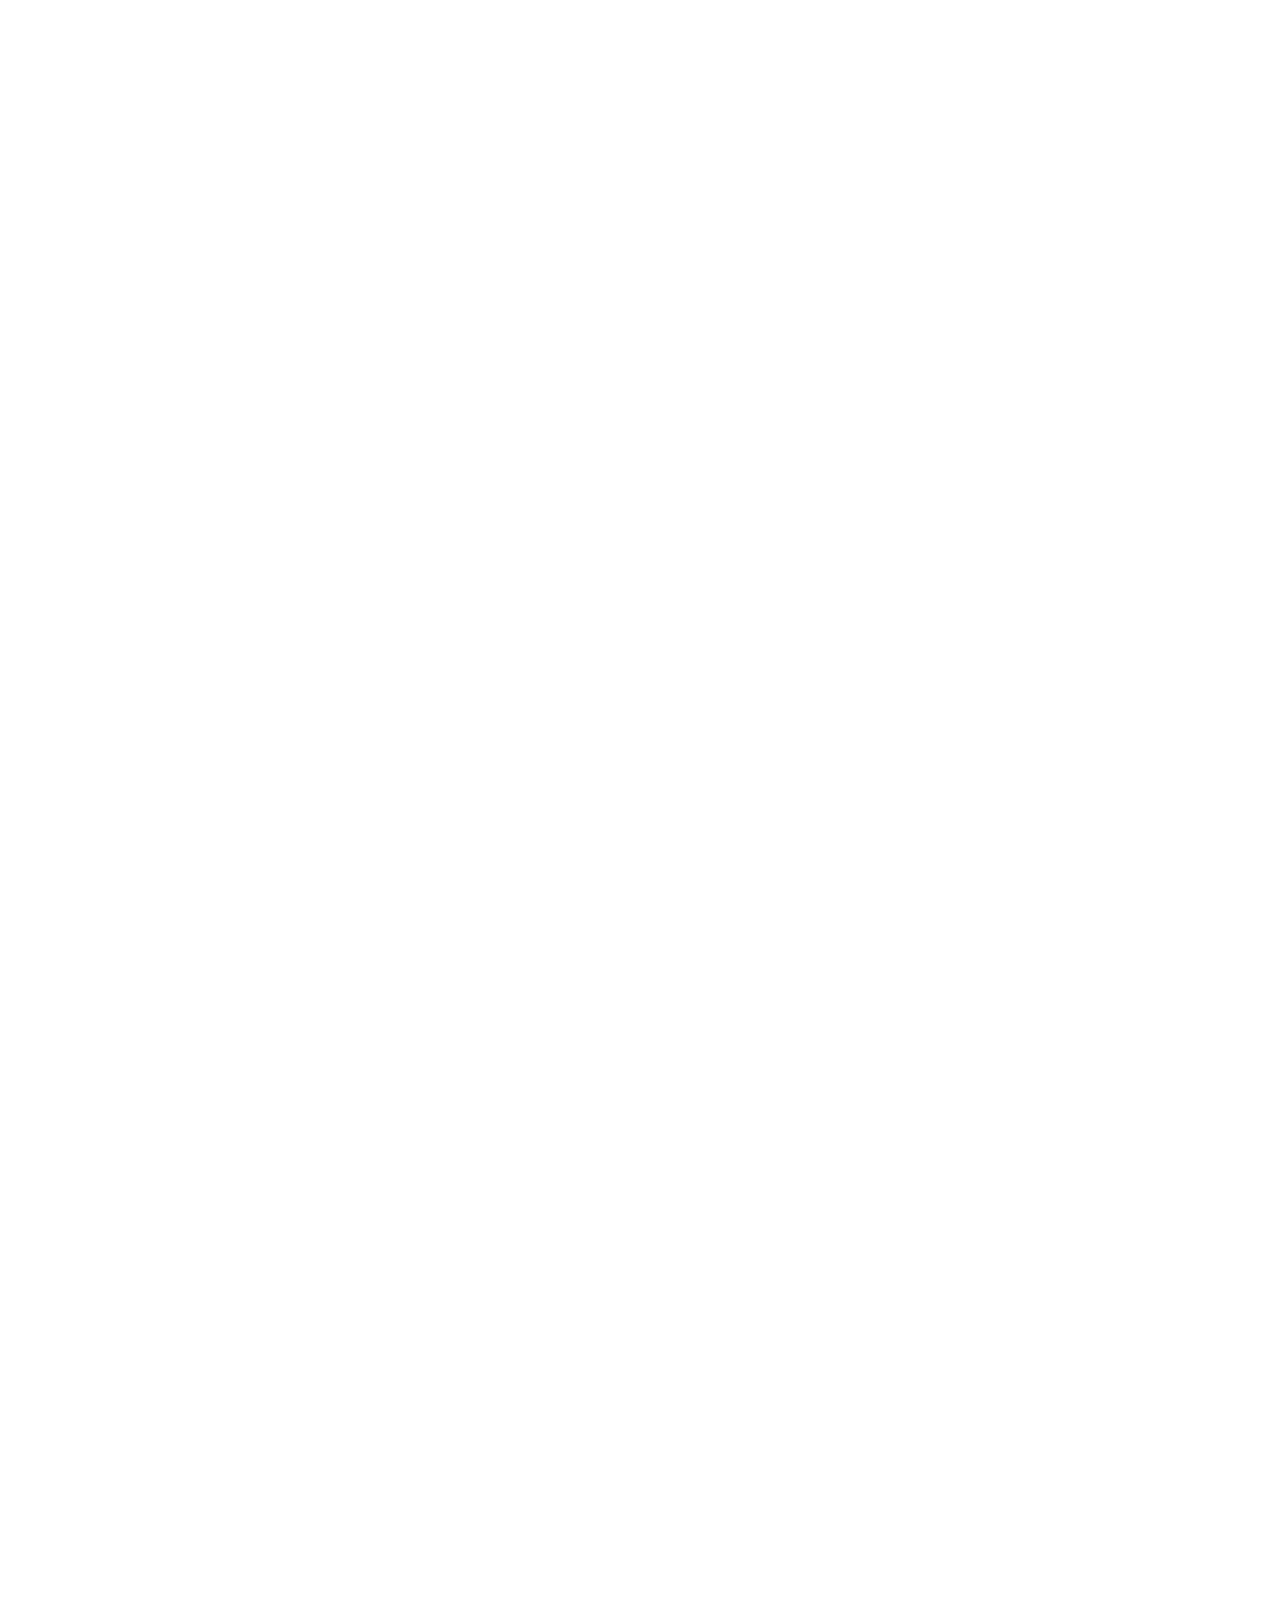
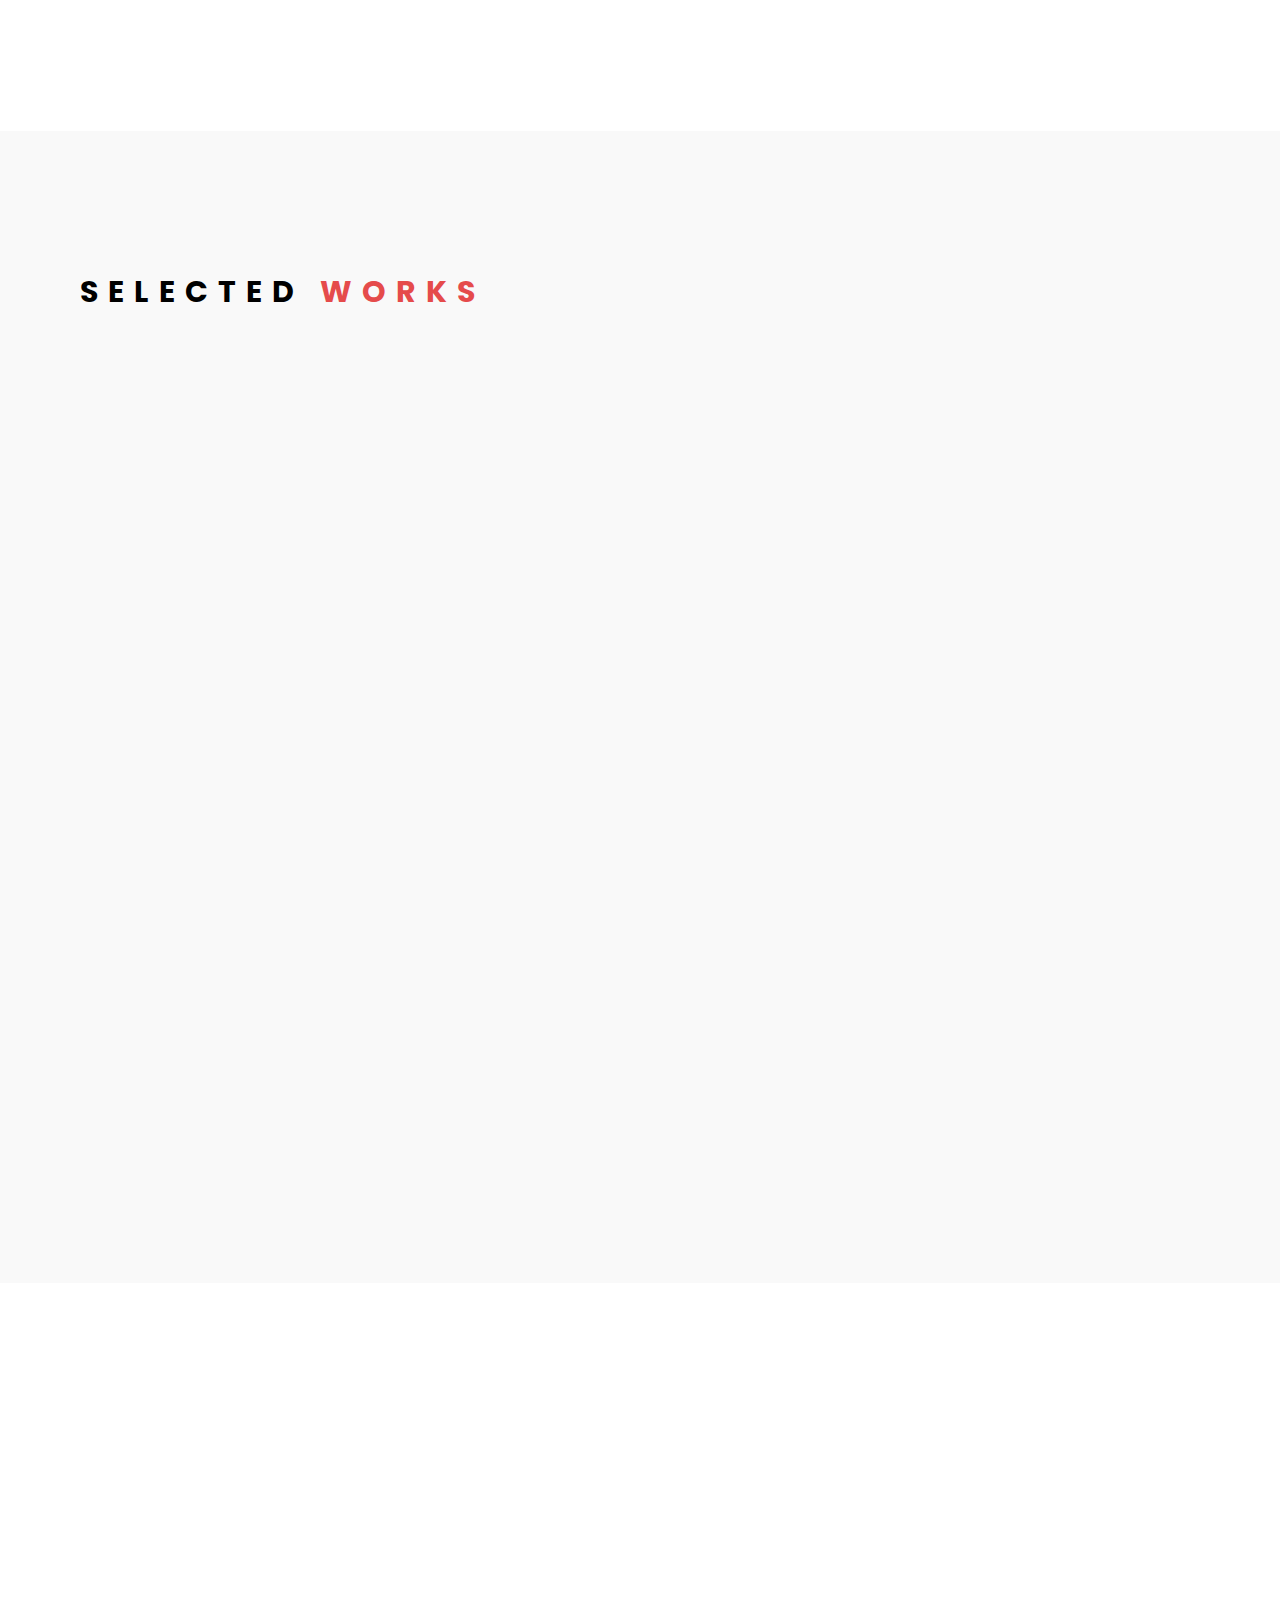
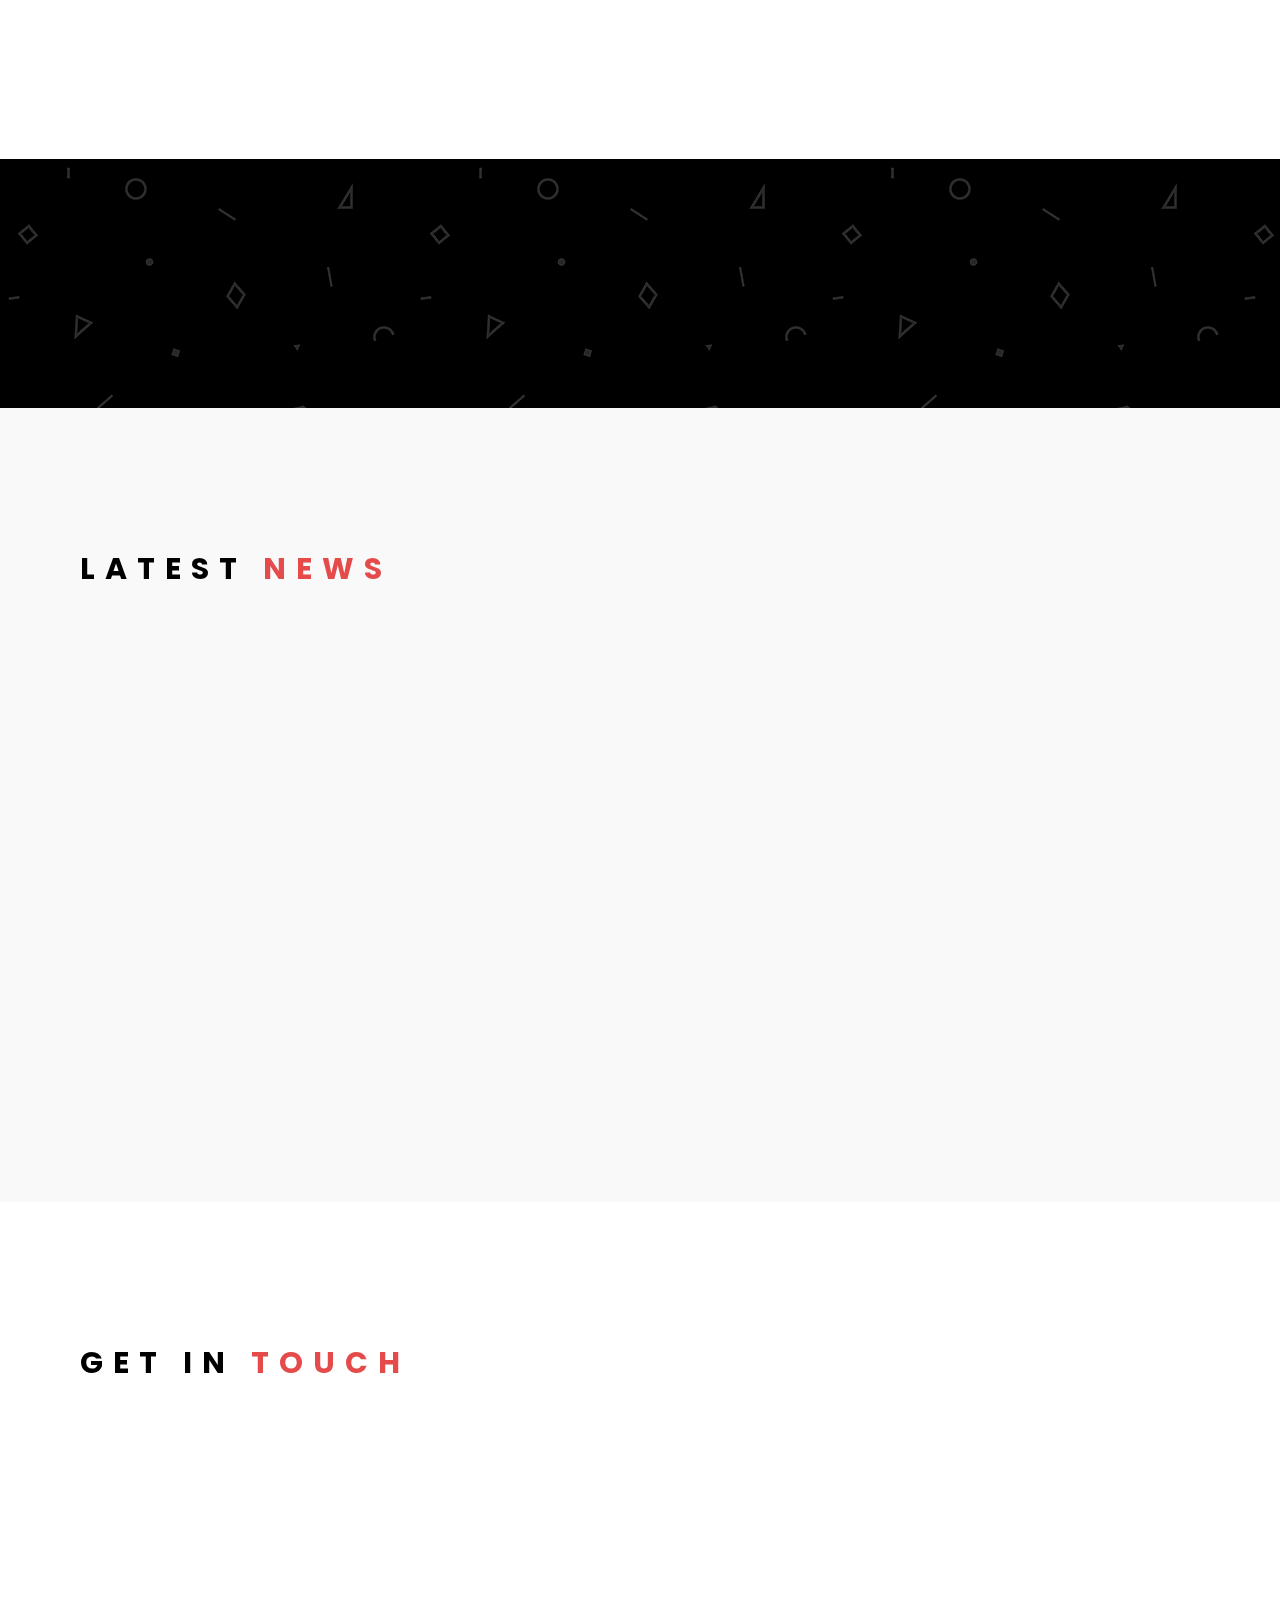
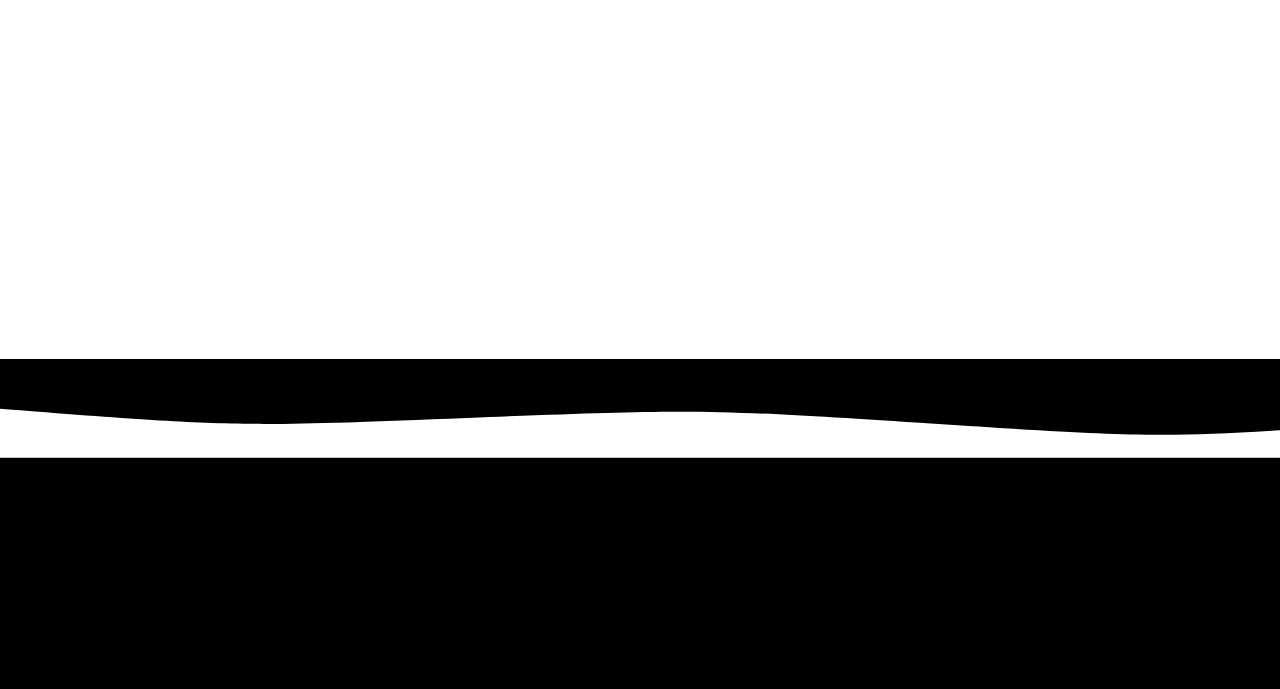
==== commit 89bf442a: "Update index.html" ====
--- a/index.html
+++ b/index.html
@@ -15,7 +15,7 @@
 
 <meta name="viewport" content="width=device-width, initial-scale=1, maximum-scale=1">
 
-<title>Grax | Home</title>
+<title>The Sling and the Stone | Home</title>
 
 <!-- STYLES -->
 <link href="https://fonts.googleapis.com/css2?family=Mulish:ital,wght@0,200;0,300;0,400;0,500;0,600;0,700;0,800;0,900;1,200;1,300;1,400;1,500;1,600;1,700;1,800;1,900&family=Poppins:ital,wght@0,300;0,400;0,500;0,600;0,700;0,800;0,900;1,300;1,400;1,500;1,600;1,700;1,800;1,900&display=swap" rel="stylesheet">
@@ -157,8 +157,8 @@
 		<div class="content">
 			<div class="container">
 				<div class="details" data-animation="toTop"> <!-- Animation Values: toTop, toRight, scale, rotate -->
-					<h3 class="fn_animation name">Alan Walker</h3>
-					<span class="fn_animation job">Web &amp; Mobile App Developer</span>
+					<h3 class="fn_animation name">The Sling and the Stone</h3>
+					<span class="fn_animation job">Web &amp; Survival Adventure</span>
 				</div>
 				<div class="grax_tm_down" data-skin="light">
 					<div class="line_wrapper">
@@ -186,7 +186,7 @@
 							<h3>About <span>Me</span></h3>
 						</div>
 						<div class="text">
-							<p>Hello! I'm Alan Walker. I'm a web developer, and I'm very passionate and dedicated to my work. With 20 years experience as a professional web developer, I have acquired the skills and knowledge necessary to make your project a success. I enjoy every step of the design process, from discussion and collaboration.</p>
+							<p>We are an Indie Studio with 2 people working, and this is our first game.</p>
 						</div>
 						<div class="list">
 							<ul>
@@ -608,4 +608,4 @@
 <!-- /SCRIPTS -->
 
 </body>
-</html>+</html>
